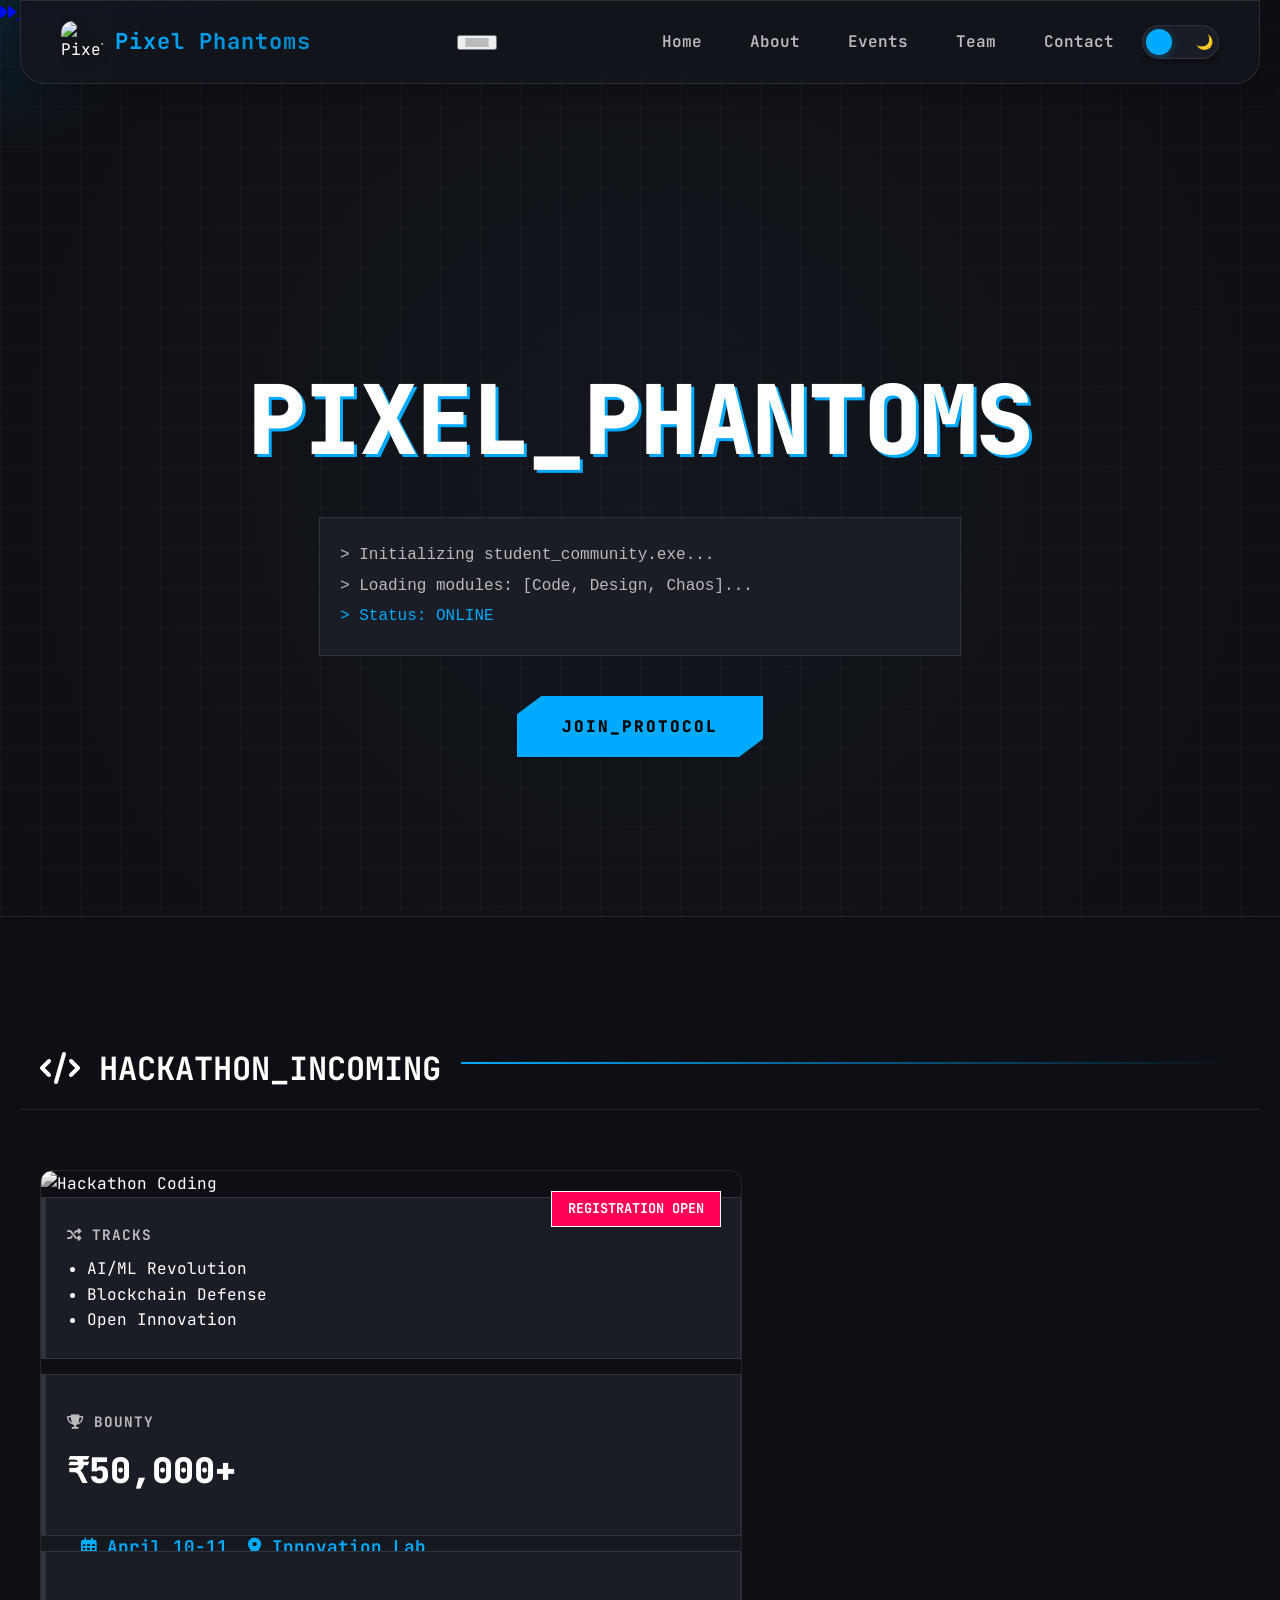
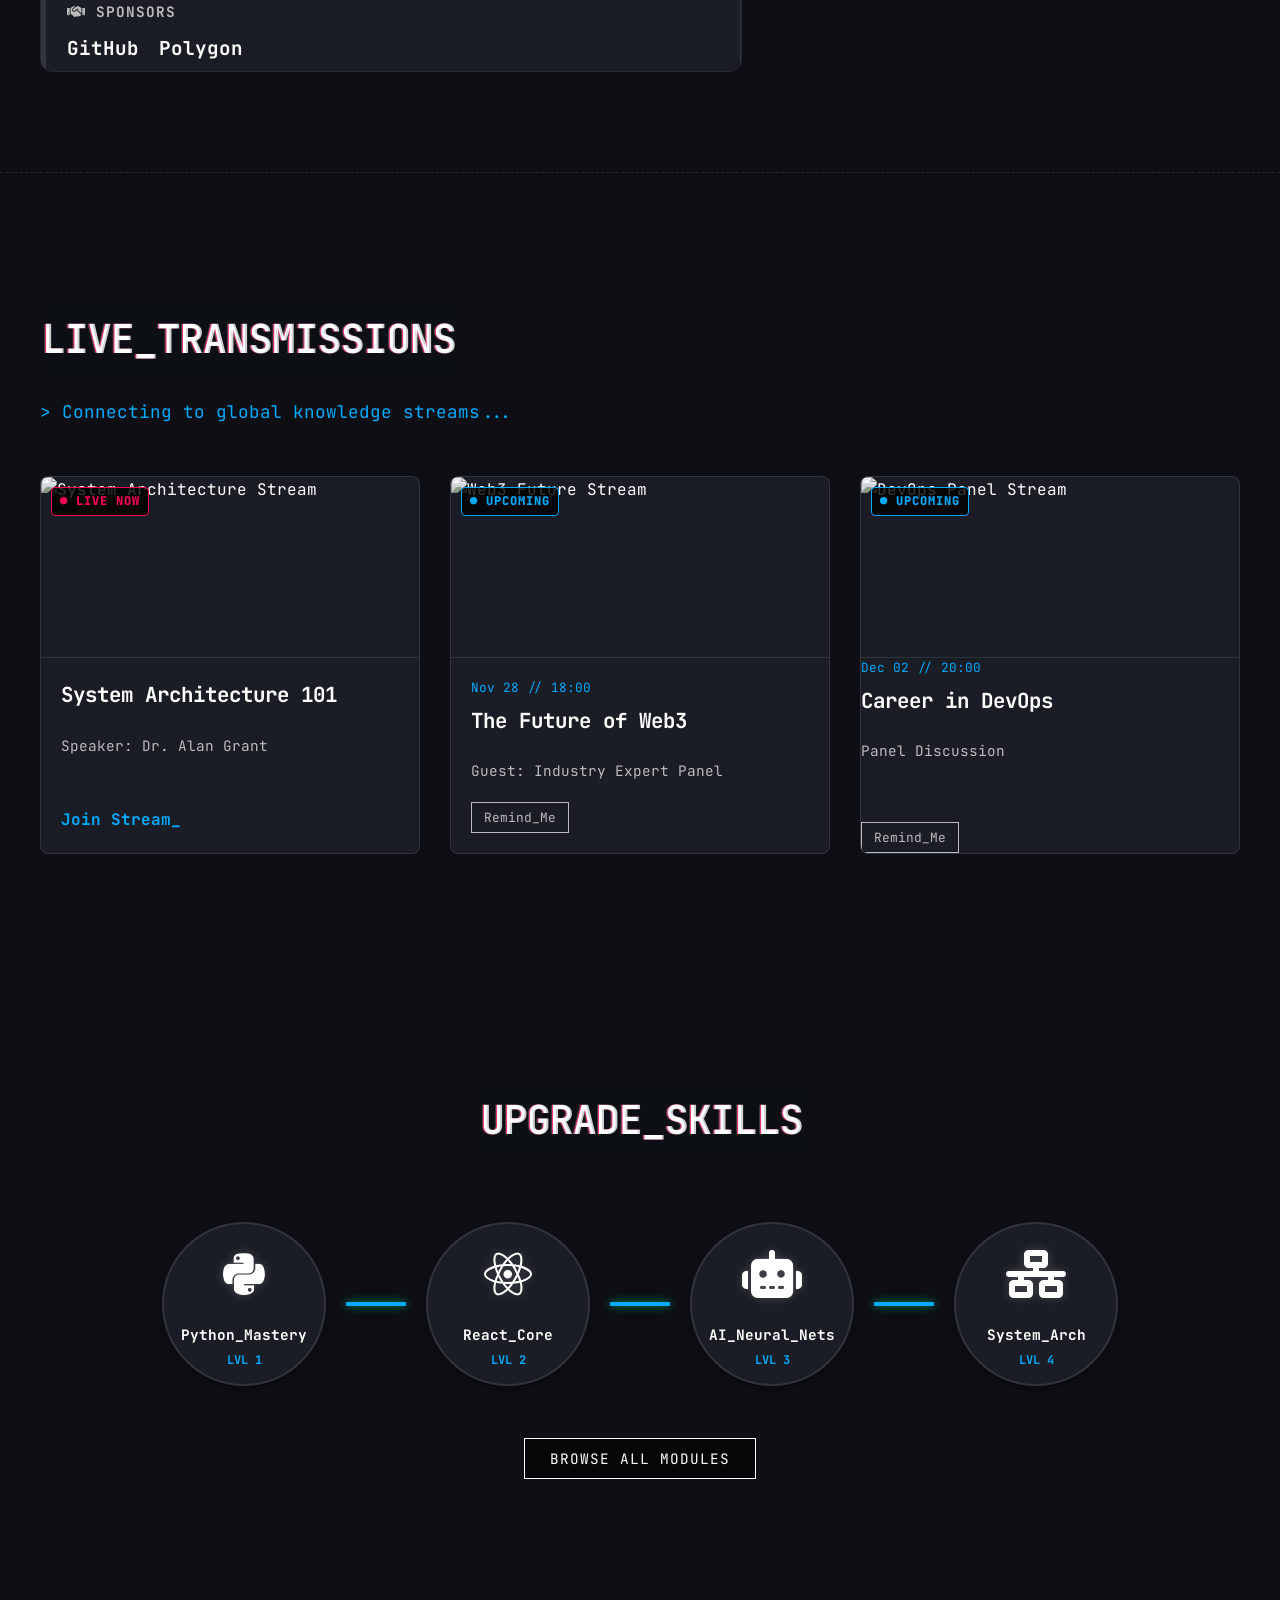
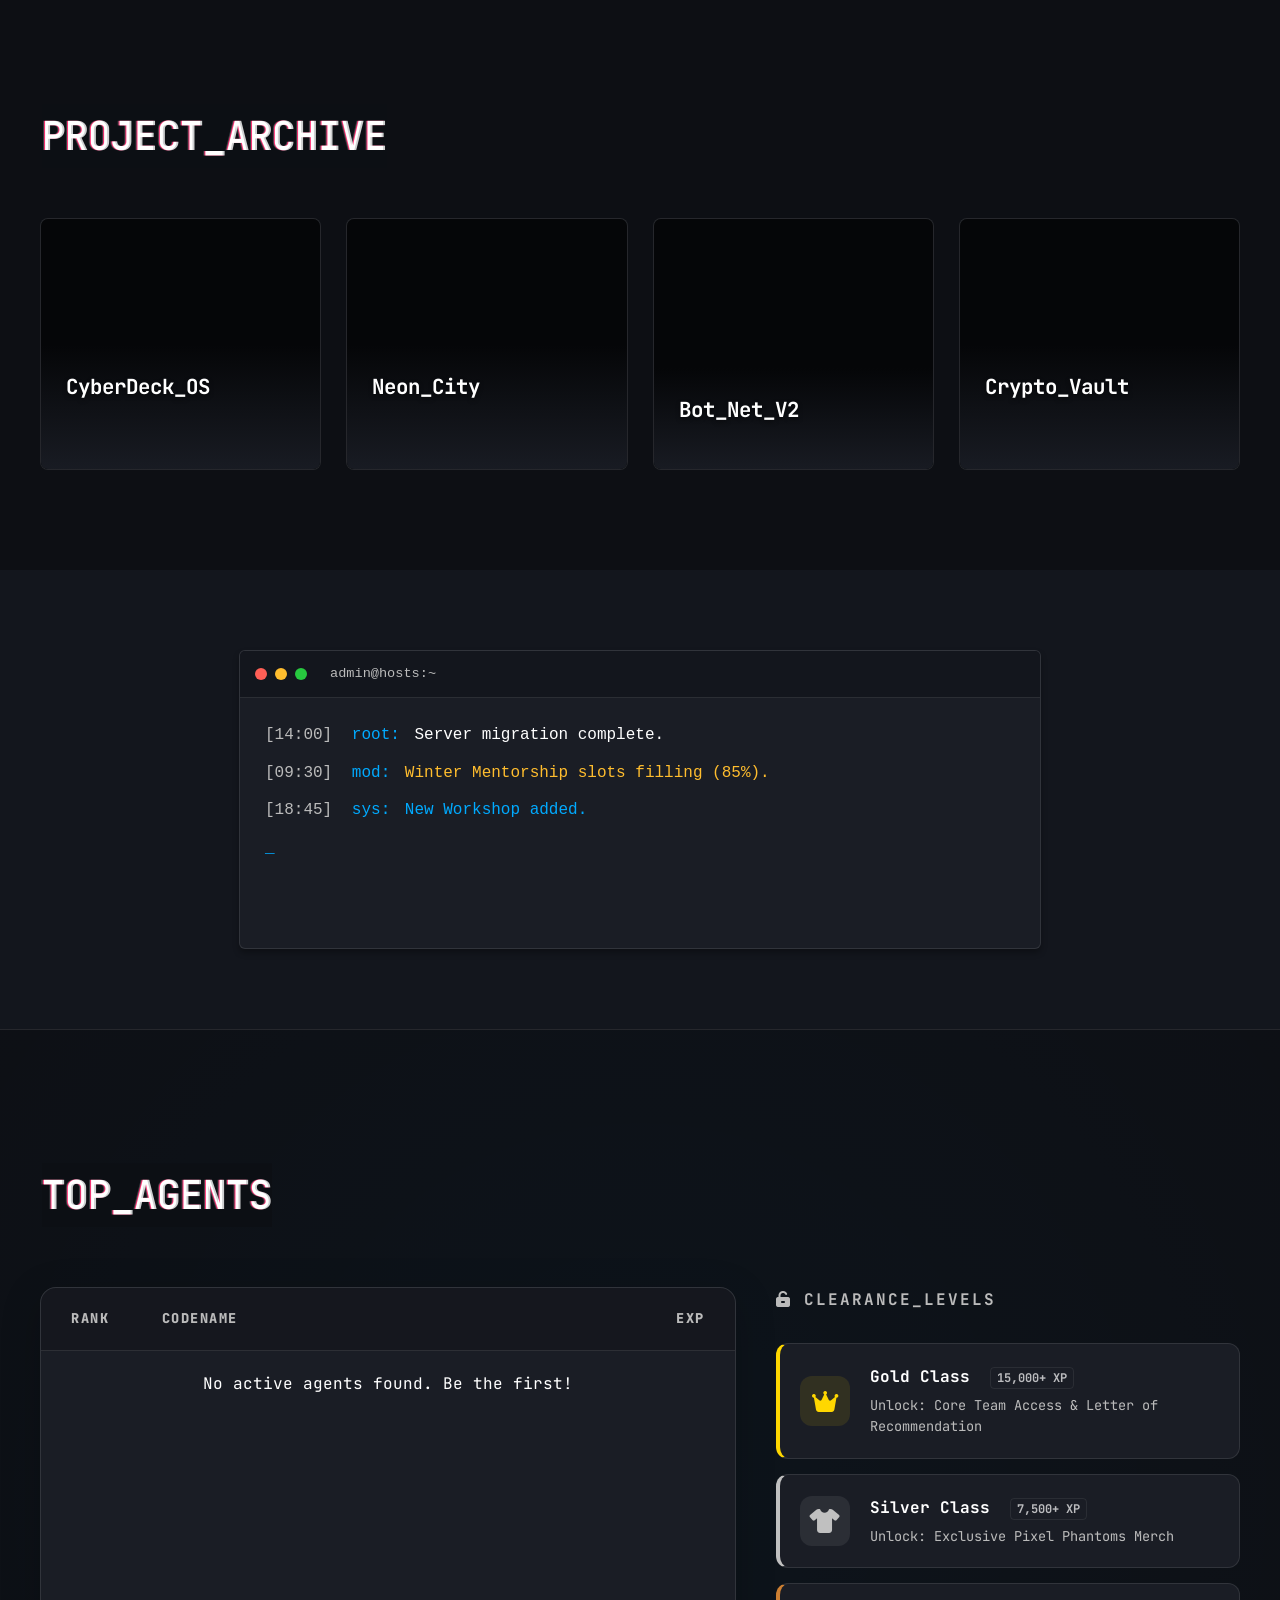
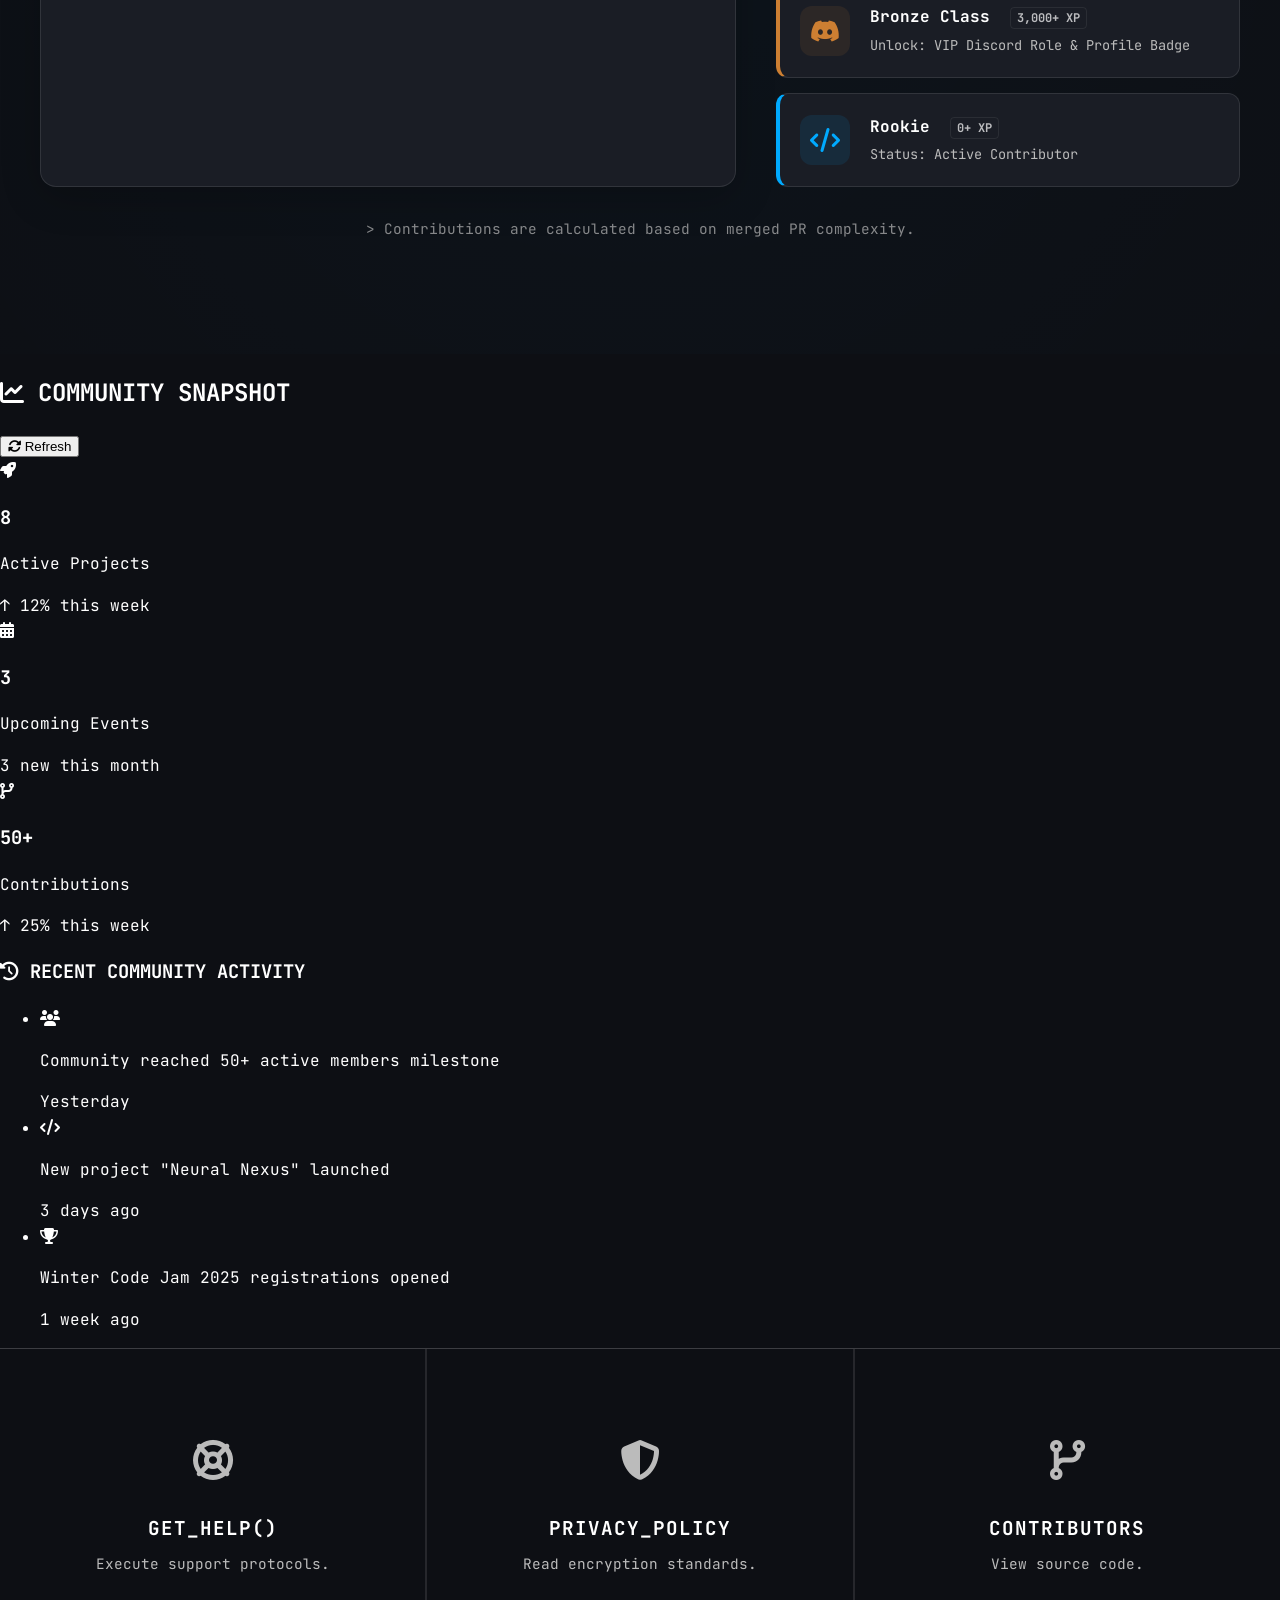
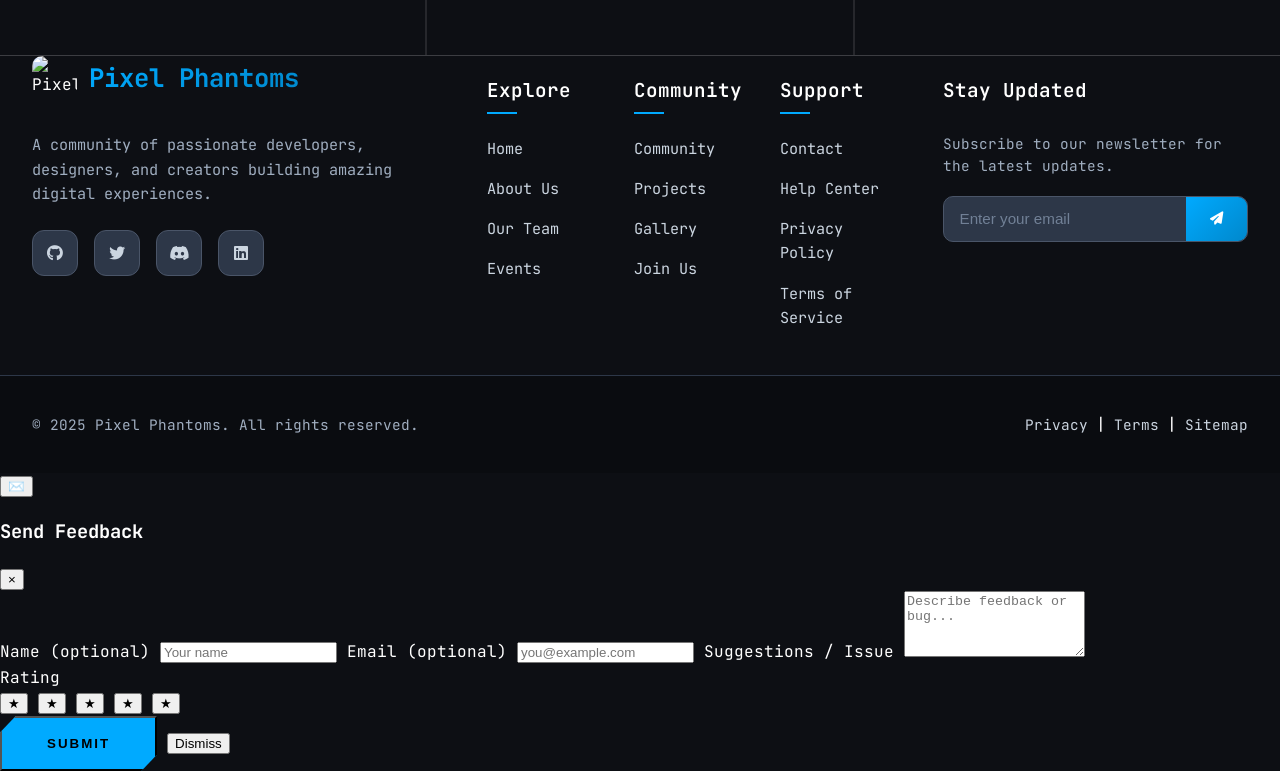
==== index.html @ 5db998ef "Merge branch 'main' into fix/footer_issue" ====
<!DOCTYPE html>
<html lang="en">
<head>
    <meta charset="UTF-8">
    <meta name="viewport" content="width=device-width, initial-scale=1.0">
    <title>Pixel Phantoms | The Future of Tech</title>
    <link rel="icon" href="assets/logo.png">

    
    <link rel="stylesheet" href="css/style.min.css">
    <link rel="stylesheet" href="css/home-gsap.min.css">
    <link rel="stylesheet" href="css/back-to-top.min.css">
    <link href="https://fonts.googleapis.com/css2?family=JetBrains+Mono:wght@400;700;800&display=swap" rel="stylesheet">
    <link rel="stylesheet" href="https://cdnjs.cloudflare.com/ajax/libs/font-awesome/6.4.0/css/all.min.css">
</head>
<body class="hacker-theme">

    <!-- SKIP TO CONTENT LINK (ACCESSIBILITY) -->
    <a href="#main-content" class="skip-to-content" id="skip-link">
        <i class="fas fa-forward" aria-hidden="true"></i> Skip to Main Content
    </a>

    <div id="cursor-highlight"></div>
    <div id="navbar-placeholder"></div>

    <main id="main-content" tabindex="-1">
        <section class="hero-section" id="hero">
            <div class="grid-overlay" aria-hidden="true"></div>
            <div class="hero-content">
                <h1 class="hero-glitch" data-text="PIXEL_PHANTOMS">
                    <span aria-hidden="true">PIXEL_PHANTOMS</span>
                    <span class="sr-only">Pixel Phantoms</span>
                </h1>
                <div class="terminal-box" role="status" aria-live="polite">
                    <p class="console-text">> Initializing student_community.exe...</p>
                    <p class="console-text">> Loading modules: [Code, Design, Chaos]...</p>
                    <p class="console-text success">> Status: ONLINE</p>
                </div>
                
                <div class="hero-cta-group">
                    <a href="pages/join-us.html" class="btn-cyber">
                        <span class="btn-content">JOIN_PROTOCOL</span>
                        <span class="btn-glitch" aria-hidden="true"></span>
                        <span class="sr-only">Join Pixel Phantoms Community</span>
                    </a>
                </div>
            </div>
        </section>

        <section class="hackathon-spotlight" aria-labelledby="hackathon-heading">
            <div class="section-header-terminal">
                <h2 id="hackathon-heading"><i class="fas fa-code" aria-hidden="true"></i> HACKATHON_INCOMING</h2>
                <div class="line-scanner" aria-hidden="true"></div>
            </div>
            <div class="hackathon-layout">
                <div class="hack-main-card" data-tilt>
                    <div class="hack-badge blink">REGISTRATION OPEN</div>
                    <img src="https://picsum.photos/seed/hackathon_hero/800/600" alt="Hackathon Coding" class="hack-bg-img" loading="lazy">
                    <div class="hack-overlay">
                        <h3>CODESTORM_2025</h3>
                        <p>The ultimate test of logic. Build the future in 24 hours.</p>
                        <div class="hack-meta">
                            <span><i class="far fa-calendar-alt" aria-hidden="true"></i> April 10-11</span>
                            <span><i class="fas fa-map-marker-alt" aria-hidden="true"></i> Innovation Lab</span>
                        </div>
                        <a href="events.html" class="btn-hollow">Details <span aria-hidden="true">&rarr;</span></a>
                    </div>
                </article>
                <div class="hack-details-grid">
                    <div class="detail-box track-box">
                        <h4><i class="fas fa-random" aria-hidden="true"></i> Tracks</h4>
                        <ul>
                            <li>AI/ML Revolution</li>
                            <li>Blockchain Defense</li>
                            <li>Open Innovation</li>
                        </ul>
                    </div>
                    <div class="detail-box prize-box">
                        <h4><i class="fas fa-trophy" aria-hidden="true"></i> Bounty</h4>
                        <p class="prize-pool">₹50,000+</p>
                    </div>
                    <div class="detail-box sponsors-box">
                        <h4><i class="fas fa-handshake" aria-hidden="true"></i> Sponsors</h4>
                        <div class="sponsor-logos">
                            <span>GitHub</span> <span>Polygon</span>
                        </div>
                    </div>
                </div>
            </div>
        </section>

        <section class="cyber-seminars" aria-labelledby="seminars-heading">
            <div class="container">
                <h2 class="section-header-glitch" data-text="LIVE_TRANSMISSIONS" id="seminars-heading">
                    <span aria-hidden="true">LIVE_TRANSMISSIONS</span>
                    <span class="sr-only">Live Transmissions</span>
                </h2>
                <p class="section-sub">> Connecting to global knowledge streams...</p>
                
                <div class="seminar-grid">
                    <div class="seminar-card reveal-card">
                        <div class="sem-status live">● LIVE NOW</div>
                        <img src="https://picsum.photos/seed/tech_talk/400/250" alt="System Architecture Stream" class="sem-img" loading="lazy">
                        <div class="sem-info">
                            <h3>System Architecture 101</h3>
                            <p>Speaker: Dr. Alan Grant</p>
                            <a href="#" class="link-terminal">Join Stream<span aria-hidden="true">_</span></a>
                        </div>
                    </div>
                    <div class="seminar-card reveal-card">
                        <div class="sem-status upcoming">● UPCOMING</div>
                        <img src="https://picsum.photos/seed/web3_future/400/250" alt="Web3 Future Stream" class="sem-img" loading="lazy">
                        <div class="sem-info">
                            <div class="sem-date">Nov 28 // 18:00</div>
                            <h3>The Future of Web3</h3>
                            <p>Guest: Industry Expert Panel</p>
                            <button class="btn-sm">Remind_Me</button>
                        </div>
                    </div>
                    <div class="seminar-card reveal-card">
                        <div class="sem-status upcoming">● UPCOMING</div>
                        <img src="https://picsum.photos/seed/devops_career/400/250" alt="DevOps Panel Stream" class="sem-img" loading="laz                        <div class="sem-info">
                            <div class="sem-date">Dec 02 // 20:00</div>
                            <h3>Career in DevOps</h3>
                            <p>Panel Discussion</p>
                            <button class="btn-sm">Remind_Me</button>
                        </div>
                    </article>
                </div>
            </div>
        </section>

        <section class="skill-tree-section" aria-labelledby="skills-heading">
            <div class="container">
                <h2 class="section-header-glitch" data-text="UPGRADE_SKILLS" id="skills-heading">
                    <span aria-hidden="true">UPGRADE_SKILLS</span>
                    <span class="sr-only">Upgrade Skills</span>
                </h2>
                
                <div class="skill-path-wrapper">
                    <div class="skill-node reveal-node">
                        <div class="node-icon"><i class="fab fa-python" aria-hidden="true"></i></div>
                        <h4>Python_Mastery</h4>
                        <span class="node-level">Lvl 1</span>
                    </div>
                    
                    <div class="connector reveal-node" aria-hidden="true"></div> 
                    
                    <div class="skill-node reveal-node">
                        <div class="node-icon"><i class="fab fa-react" aria-hidden="true"></i></div>
                        <h4>React_Core</h4>
                        <span class="node-level">Lvl 2</span>
                    </div>
                    
                    <div class="connector reveal-node" aria-hidden="true"></div> 
                    
                    <div class="skill-node reveal-node">
                        <div class="node-icon"><i class="fas fa-robot" aria-hidden="true"></i></div>
                        <h4>AI_Neural_Nets</h4>
                        <span class="node-level">Lvl 3</span>
                    </div>
                    
                    <div class="connector reveal-node" aria-hidden="true"></div> 
                    
                    <div class="skill-node reveal-node">
                        <div class="node-icon"><i class="fas fa-network-wired" aria-hidden="true"></i></div>
                        <h4>System_Arch</h4>
                        <span class="node-level">Lvl 4</span>
                    </div>
                </div>
                
                <div class="center-btn">
                    <a href="events.html" class="btn-hollow">Browse All Modules</a>
                </div>
            </div>
        </section>

        <section class="project-mainframe" aria-labelledby="projects-heading">
            <div class="container">
                <h2 class="section-header-glitch" data-text="PROJECT_ARCHIVE" id="projects-heading">
                    <span aria-hidden="true">PROJECT_ARCHIVE</span>
                    <span class="sr-only">Project Archive</span>
                </h2>
                <div class="project-matrix">
                    <article class="proj-card" style="background-image: url('https://picsum.photos/seed/p1/400/300');">
                        <div class="proj-content">
                            <h3>CyberDeck_OS</h3>
                            <p>A custom Linux distro for hackers.</p>
                        </div>
                    </article>
                    <article class="proj-card" style="background-image: url('https://picsum.photos/seed/p2/400/300');">
                        <div class="proj-content">
                            <h3>Neon_City</h3>
                            <p>WebGL interactive experience.</p>
                        </div>
                    </article>
                    <article class="proj-card" style="background-image: url('https://picsum.photos/seed/p3/400/300');">
                        <div class="proj-content">
                            <h3>Bot_Net_V2</h3>
                            <p>Discord automation bot.</p>
                        </div>
                    </article>
                    <article class="proj-card" style="background-image: url('https://picsum.photos/seed/p4/400/300');">
                        <div class="proj-content">
                            <h3>Crypto_Vault</h3>
                            <p>Secure decentralized storage.</p>
                        </div>
                    </article>
                </div>
            </div>
        </section>

        <section class="terminal-updates" aria-label="Community Updates">
            <div class="terminal-window">
                <div class="terminal-header">
                    <span class="dot red" aria-hidden="true"></span>
                    <span class="dot yellow" aria-hidden="true"></span>
                    <span class="dot green" aria-hidden="true"></span>
                    <span class="title">admin@hosts:~</span>
                </div>
                <div class="terminal-body">
                    <div class="log-entry"><span class="timestamp">[14:00]</span> <span class="user">root:</span> <span class="msg">Server migration complete.</span></div>
                    <div class="log-entry"><span class="timestamp">[09:30]</span> <span class="user">mod:</span> <span class="msg warning">Winter Mentorship slots filling (85%).</span></div>
                    <div class="log-entry"><span class="timestamp">[18:45]</span> <span class="user">sys:</span> <span class="msg highlight">New Workshop added.</span></div>
                    <div class="typing-indicator" aria-hidden="true">_</div>
                </div>
            </div>
        </section>

        <section class="leaderboard-preview" aria-labelledby="leaderboard-heading">
            <div class="container">
                <h2 class="section-header-glitch" data-text="TOP_AGENTS" id="leaderboard-heading">
                    <span aria-hidden="true">TOP_AGENTS</span>
                    <span class="sr-only">Top Contributors Leaderboard</span>
                </h2>
        
                <div class="lb-layout">
                    <div class="lb-main">
                        <div class="lb-header">
                            <span>RANK</span>
                            <span>CODENAME</span>
                            <span class="text-right">EXP</span>
                        </div>
                        <div class="lb-rows-container" id="lb-rows">
                            <div class="lb-loader">Scanning database...</div>
                        </div>
                    </div>

                    <aside class="league-system" aria-label="Clearance Levels">
                        <h3 class="sys-header"><i class="fas fa-unlock-alt" aria-hidden="true"></i> CLEARANCE_LEVELS</h3>
                        
                        <div class="league-card gold">
                            <div class="league-icon"><i class="fas fa-crown" aria-hidden="true"></i></div>
                            <div class="league-info">
                                <h4>Gold Class <span class="xp-req">15,000+ XP</span></h4>
                                <p>Unlock: Core Team Access & Letter of Recommendation</p>
                            </div>
                        </div>

                        <div class="league-card silver">
                            <div class="league-icon"><i class="fas fa-tshirt" aria-hidden="true"></i></div>
                            <div class="league-info">
                                <h4>Silver Class <span class="xp-req">7,500+ XP</span></h4>
                                <p>Unlock: Exclusive Pixel Phantoms Merch</p>
                            </div>
                        </div>

                        <div class="league-card bronze">
                            <div class="league-icon"><i class="fab fa-discord" aria-hidden="true"></i></div>
                            <div class="league-info">
                                <h4>Bronze Class <span class="xp-req">3,000+ XP</span></h4>
                                <p>Unlock: VIP Discord Role & Profile Badge</p>
                            </div>
                        </div>
                        
                        <div class="league-card rookie">
                            <div class="league-icon"><i class="fas fa-code" aria-hidden="true"></i></div>
                            <div class="league-info">
                                <h4>Rookie <span class="xp-req">0+ XP</span></h4>
                                <p>Status: Active Contributor</p>
                            </div>
                        </div>
                    </aside>
                </div>

                <p class="lb-footer">> Contributions are calculated based on merged PR complexity.</p>
            </div>
        </section>

         <!-- QUICK STATS WIDGET FOR HOME PAGE -->
        <section class="quick-stats-widget" id="home-quick-stats">
            <div class="widget-header">
                <h2 class="widget-title">
                    <i class="fas fa-chart-line"></i> COMMUNITY SNAPSHOT
                </h2>
                <button class="widget-refresh" onclick="refreshHomeStats()">
                    <i class="fas fa-sync-alt"></i> Refresh
                </button>
            </div>
            
            <div class="stats-grid">
                <div class="stat-card" onclick="window.location.href='pages/projects.html'">
                    <div class="stat-icon">
                        <i class="fas fa-rocket"></i>
                    </div>
                    <h3 class="stat-value" id="home-active-projects">8</h3>
                    <p class="stat-label">Active Projects</p>
                    <div class="stat-trend">
                        <span class="trend-up">↑ 12% this week</span>
                    </div>
                </div>
                
                <div class="stat-card" onclick="window.location.href='pages/events.html'">
                    <div class="stat-icon">
                        <i class="fas fa-calendar-alt"></i>
                    </div>
                    <h3 class="stat-value" id="home-upcoming-events">3</h3>
                    <p class="stat-label">Upcoming Events</p>
                    <div class="stat-trend">
                        <span class="trend-neutral">3 new this month</span>
                    </div>
                </div>
                
                <div class="stat-card" onclick="window.open('https://github.com/sayeeg-11/Pixel_Phantoms', '_blank')">
                    <div class="stat-icon">
                        <i class="fas fa-code-branch"></i>
                    </div>
                    <h3 class="stat-value" id="home-recent-contributions">50+</h3>
                    <p class="stat-label">Contributions</p>
                    <div class="stat-trend">
                        <span class="trend-up">↑ 25% this week</span>
                    </div>
                </div>
            </div>
            
            <div class="recent-activity">
                <h3 class="activity-title">
                    <i class="fas fa-history"></i> RECENT COMMUNITY ACTIVITY
                </h3>
                <ul class="activity-list" id="home-recent-activity">
                    <li class="activity-item">
                        <div class="activity-icon">
                            <i class="fas fa-users"></i>
                        </div>
                        <div class="activity-content">
                            <p>Community reached 50+ active members milestone</p>
                            <span class="activity-time">Yesterday</span>
                        </div>
                    </li>
                    <li class="activity-item">
                        <div class="activity-icon">
                            <i class="fas fa-code"></i>
                        </div>
                        <div class="activity-content">
                            <p>New project "Neural Nexus" launched</p>
                            <span class="activity-time">3 days ago</span>
                        </div>
                    </li>
                    <li class="activity-item">
                        <div class="activity-icon">
                            <i class="fas fa-trophy"></i>
                        </div>
                        <div class="activity-content">
                            <p>Winter Code Jam 2025 registrations opened</p>
                            <span class="activity-time">1 week ago</span>
                        </div>
                    </li>
                </ul>
            </div>
        </section>

        <nav class="functional-grid" aria-label="Quick Links">
            <a href="pages/help.html" class="func-card">
                <div class="func-icon"><i class="fas fa-life-ring" aria-hidden="true"></i></div>
                <div class="func-text"><h3>GET_HELP()</h3><p>Execute support protocols.</p></div>
            </a>
            <a href="pages/terms.html" class="func-card">
                <div class="func-icon"><i class="fas fa-shield-alt" aria-hidden="true"></i></div>
                <div class="func-text"><h3>PRIVACY_POLICY</h3><p>Read encryption standards.</p></div>
            </a>
            <a href="pages/contributors.html" class="func-card">
                <div class="func-icon"><i class="fas fa-code-branch" aria-hidden="true"></i></div>
                <div class="func-text"><h3>CONTRIBUTORS</h3><p>View source code.</p></div>
            </a>
        </nav>
    </main>

    <div id="footer-placeholder" style="position: relative; z-index: 2;"></div>

    <script src="https://cdnjs.cloudflare.com/ajax/libs/gsap/3.12.2/gsap.min.js"></script>
    <script src="https://cdnjs.cloudflare.com/ajax/libs/gsap/3.12.2/ScrollTrigger.min.js"></script>
    
    <script src="js/navbar.min.js"></script>
    <script src="js/footer.min.js"></script>
    <script>
        // Render these immediately so the theme.js can find the toggle switch
        renderNavbar();
        renderFooter();
        
        // Focus management for skip link
        document.addEventListener('DOMContentLoaded', function() {
            const skipLink = document.getElementById('skip-link');
            const mainContent = document.getElementById('main-content');
            
            skipLink.addEventListener('click', function(e) {
                e.preventDefault();
                mainContent.setAttribute('tabindex', '-1');
                mainContent.focus();
            });
        });
    </script>

    <script src="js/theme.min.js"></script>
    <script src="js/back-to-top.min.js"></script>
    <script src="js/home-gsap.min.js"></script>
    <script src="js/home-leaderboard.min.js"></script>

<!-- FEEDBACK WIDGET -->
<div id="feedback-widget" aria-hidden="false">
  <button id="feedback-toggle" aria-label="Open feedback form" aria-expanded="false" title="Send feedback">
    <span class="ff-icon" aria-hidden="true">✉️</span>
  </button>

  <div id="feedback-panel" role="dialog" aria-modal="true" aria-labelledby="feedback-title" tabindex="-1">
    <header class="ff-header">
      <h3 id="feedback-title">Send Feedback</h3>
      <button class="ff-close" aria-label="Close feedback form">&times;</button>
    </header>

    <form id="feedback-form" novalidate>
      <label for="fb-name">Name (optional)</label>
      <input id="fb-name" name="name" type="text" placeholder="Your name">

      <label for="fb-email">Email (optional)</label>
      <input id="fb-email" name="email" type="email" placeholder="you@example.com">

      <label for="fb-message">Suggestions / Issue</label>
      <textarea id="fb-message" name="message" rows="4" required placeholder="Describe feedback or bug..."></textarea>

      <div class="ff-rating" aria-hidden="false">
        <span class="rating-label">Rating</span>
        <div id="star-rating" role="radiogroup" aria-label="Star rating (1 to 5)">
          <button type="button" class="star" data-value="1" aria-label="1 star" role="radio" aria-checked="false">★</button>
          <button type="button" class="star" data-value="2" aria-label="2 stars" role="radio" aria-checked="false">★</button>
          <button type="button" class="star" data-value="3" aria-label="3 stars" role="radio" aria-checked="false">★</button>
          <button type="button" class="star" data-value="4" aria-label="4 stars" role="radio" aria-checked="false">★</button>
          <button type="button" class="star" data-value="5" aria-label="5 stars" role="radio" aria-checked="false">★</button>
        </div>
      </div>

      <div class="ff-actions">
        <button type="submit" class="btn-cyber small">Submit</button>
        <button type="button" id="ff-dismiss" class="btn-link">Dismiss</button>
      </div>

      <div id="ff-status" role="status" aria-live="polite" class="ff-status" hidden></div>
    </form>
  </div>
</div>

<script src="js/feedback.js"></script>

</body>
</html>
---- css/style.min.css ----
:root{--bg-primary:#f5f7fa;--bg-secondary:#ffffff;--bg-navbar:rgba(255, 255, 255, 0.95);--bg-navbar-scrolled:rgba(255, 255, 255, 0.98);--text-primary:#333333;--text-secondary:#666666;--accent-color:#00aaff;--border-color:rgba(0, 0, 0, 0.1);--card-bg:#ffffff;--input-bg:#ffffff;--shadow:0 4px 6px rgba(0, 0, 0, 0.1);--nav-shadow:0 8px 25px rgba(0, 0, 0, 0.08);--footer-bg:#1a1a2e;--footer-bg-secondary:#16213e;--footer-text:#e6e6e6;--footer-text-secondary:#a0aec0;--footer-heading:#ffffff;--footer-link:#cbd5e0;--footer-link-hover:#ffffff;--footer-border:#2d3748;--social-bg:#2d3748;--social-bg-hover:#4a5568;--social-icon:#cbd5e0;--social-icon-hover:#ffffff;--social-border:#4a5568;--input-bg:#2d3748;--input-border:#4a5568;--input-text:#e2e8f0;--input-placeholder:#718096;--accent-primary:#667eea;--accent-secondary:#764ba2}[data-theme=dark]{--bg-primary:#0d0f14;--bg-secondary:#13161d;--bg-navbar:rgba(19, 22, 29, 0.95);--bg-navbar-scrolled:rgba(19, 22, 29, 0.98);--text-primary:#ffffff;--text-secondary:#bbbbbb;--accent-color:#00aaff;--border-color:rgba(255, 255, 255, 0.1);--card-bg:#1a1d25;--input-bg:#1a1d25;--shadow:0 4px 6px rgba(0, 0, 0, 0.3);--nav-shadow:0 8px 25px rgba(0, 0, 0, 0.2);--footer-bg:#0f1419;--footer-bg-secondary:#1a202c;--footer-text:#e2e8f0;--footer-text-secondary:#a0aec0;--footer-heading:#ffffff;--footer-link:#cbd5e0;--footer-link-hover:#ffffff;--footer-border:#2d3748;--social-bg:#2d3748;--social-bg-hover:#4a5568;--social-icon:#cbd5e0;--social-icon-hover:#ffffff;--social-border:#4a5568;--input-bg:#2d3748;--input-border:#4a5568;--input-text:#e2e8f0;--input-placeholder:#718096;--accent-primary:#00aaff;--accent-secondary:#0088cc}body{margin:0;padding:0;font-family:'Segoe UI',Tahoma,Geneva,Verdana,sans-serif;background:var(--bg-primary);color:var(--text-primary);transition:background-color .3s ease,color .3s ease;display:flex;flex-direction:column;min-height:100vh;line-height:1.6}.main-content{flex:1}.navbar{display:flex;justify-content:space-between;align-items:center;background:var(--bg-navbar);padding:15px 40px;position:fixed;top:0;left:0;right:0;z-index:1000;transition:all .4s cubic-bezier(.4, 0, .2, 1);backdrop-filter:blur(15px);-webkit-backdrop-filter:blur(15px);border-bottom-left-radius:25px;border-bottom-right-radius:25px;box-shadow:var(--nav-shadow);border:1px solid var(--border-color);margin:0 20px;width:calc(100% - 40px);box-sizing:border-box;transform:translateY(0)}.navbar.scrolled{background:var(--bg-navbar-scrolled);padding:12px 40px;border-bottom-left-radius:20px;border-bottom-right-radius:20px;box-shadow:0 10px 30px rgba(0,0,0,.15);transform:translateY(0)}.logo{display:flex;align-items:center;gap:12px;position:relative;overflow:hidden;padding:5px 0}.logo::before{content:'';position:absolute;bottom:0;left:0;width:0;height:2px;background:linear-gradient(90deg,var(--accent-color),#08c);transition:width .4s ease}.logo:hover::before{width:100%}.logo img{width:42px;height:42px;border-radius:12px;transition:all .4s cubic-bezier(.4, 0, .2, 1);filter:drop-shadow(0 4px 8px rgba(0, 0, 0, .1))}.logo:hover img{transform:scale(1.1) rotate(5deg);filter:drop-shadow(0 6px 12px rgba(0, 170, 255, .3))}.logo span{font-size:22px;font-weight:700;letter-spacing:1px;background:linear-gradient(135deg,var(--accent-color),#08c);-webkit-background-clip:text;-webkit-text-fill-color:transparent;background-clip:text;transition:all .3s ease}.logo:hover span{letter-spacing:1.2px}.nav-links{display:flex;list-style:none;gap:8px;align-items:center;margin:0;padding:0;position:relative}.nav-links li{position:relative}.nav-links a{color:var(--text-secondary);text-decoration:none;font-size:16px;font-weight:600;transition:all .4s cubic-bezier(.4, 0, .2, 1);padding:12px 20px;border-radius:50px;position:relative;overflow:hidden;display:flex;align-items:center;gap:8px}.nav-links a::before{content:'';position:absolute;top:0;left:-100%;width:100%;height:100%;background:linear-gradient(90deg,transparent,rgba(0,170,255,.1),transparent);transition:left .6s ease}.nav-links a:hover::before{left:100%}.nav-links .active,.nav-links a:hover{color:var(--accent-color);background:rgba(0,170,255,.08);transform:translateY(-2px);box-shadow:0 6px 15px rgba(0,170,255,.2)}.nav-links .active{background:linear-gradient(135deg,rgba(0,170,255,.15),rgba(0,136,204,.1));border:1px solid rgba(0,170,255,.2)}.nav-icon{font-size:18px;transition:transform .3s ease}.nav-links a:hover .nav-icon{transform:scale(1.2) rotate(10deg)}.hamburger .bar{display:block;width:24px;height:3px;background:var(--text-secondary);border-radius:2px;transition:transform .28s cubic-bezier(.4,0,.2,1),opacity .2s ease;transform-origin:center}.hamburger.open .bar:first-child{transform:translateY(9px) rotate(45deg)}.hamburger.open .bar:nth-child(2){opacity:0;transform:scaleX(0)}.hamburger.open .bar:nth-child(3){transform:translateY(-9px) rotate(-45deg)}@media (max-width:768px){.navbar{padding:12px 18px}.hamburger{display:flex}.nav-links{position:fixed;top:72px;left:16px;right:16px;background:var(--bg-navbar);flex-direction:column;gap:12px;padding:14px;border-radius:12px;box-shadow:0 12px 30px rgba(0,0,0,.25);transform-origin:top center;transform:translateY(-8px) scaleY(.98);opacity:0;pointer-events:none;transition:all .22s ease;z-index:999}.nav-links.open{transform:translateY(0) scaleY(1);opacity:1;pointer-events:auto}.nav-links li{width:100%}.nav-links a{display:block;padding:12px 16px;font-size:18px;border-radius:8px}.theme-toggle{justify-content:flex-start}}======= .theme-toggle{display:flex;align-items:center;margin-left:15px}.theme-switch{display:none}.theme-label{position:relative;display:flex;align-items:center;justify-content:space-between;width:65px;height:32px;background:var(--card-bg);border-radius:50px;cursor:pointer;border:1px solid var(--border-color);transition:all .4s cubic-bezier(.4, 0, .2, 1);box-shadow:var(--shadow);padding:0 5px;overflow:hidden}.theme-label::before{content:'';position:absolute;top:0;left:0;width:100%;height:100%;background:linear-gradient(135deg,var(--accent-color),#08c);opacity:0;transition:opacity .3s ease}.theme-label:hover::before{opacity:.1}.toggle-thumb{position:absolute;width:26px;height:26px;background:var(--accent-color);border-radius:50%;left:3px;transition:transform .4s cubic-bezier(.68, -.55, .27, 1.55);z-index:2;box-shadow:0 2px 8px rgba(0,170,255,.3)}.moon-icon,.sun-icon{position:relative;font-size:14px;transition:all .4s ease;z-index:1}.sun-icon{color:orange;opacity:0;transform:scale(.8)}.moon-icon{color:#e2e8f0;opacity:1;transform:scale(1)}.theme-switch:checked+.theme-label .toggle-thumb{transform:translateX(33px)}.theme-switch:checked+.theme-label .sun-icon{opacity:1;transform:scale(1) rotate(360deg)}.theme-switch:checked+.theme-label .moon-icon{opacity:0;transform:scale(.8) rotate(-360deg)}.hero{text-align:center;padding:180px 20px 120px;background:var(--bg-primary);margin-top:0}.hero h1{font-size:3.5rem;margin-bottom:1rem;font-weight:700;background:linear-gradient(135deg,var(--accent-color),#08c);-webkit-background-clip:text;-webkit-text-fill-color:transparent;background-clip:text}.hero p{font-size:1.4rem;color:var(--text-secondary);margin:0}.content{max-width:1200px;margin:60px auto;padding:0 20px}.content h2{font-size:2.5rem;margin-bottom:2rem;text-align:center;color:var(--text-primary);position:relative}.content h2::after{content:'';position:absolute;bottom:-10px;left:50%;transform:translateX(-50%);width:80px;height:3px;background:var(--accent-color);border-radius:2px}.content p{font-size:1.1rem;line-height:1.8;color:var(--text-secondary);margin-bottom:1.5rem;text-align:center}.contact-box{background:var(--card-bg);padding:30px 40px;border-radius:12px;box-shadow:var(--shadow);max-width:800px;margin:0 auto;border:1px solid var(--border-color);height:auto;min-height:400px}.contact-box form{display:flex;flex-direction:column;gap:16px;height:100%}.contact-box label{font-weight:600;color:var(--text-primary);margin-bottom:5px;font-size:1rem}.contact-box input,.contact-box textarea{padding:12px 16px;border:2px solid var(--border-color);border-radius:8px;background:var(--input-bg);color:var(--text-primary);transition:all .3s ease;font-size:1rem;font-family:inherit;width:100%;box-sizing:border-box}.contact-box input:focus,.contact-box textarea:focus{outline:0;border-color:var(--accent-color);box-shadow:0 0 0 3px rgba(0,170,255,.1);transform:translateY(-2px)}.contact-box textarea{min-height:100px;resize:vertical}.contact-box button{padding:14px 32px;background:var(--accent-color);color:#fff;border:none;font-size:1.1rem;font-weight:600;border-radius:8px;cursor:pointer;transition:all .3s ease;margin-top:10px;width:100%}.contact-box button:hover{background:#08c;transform:translateY(-2px);box-shadow:0 6px 20px rgba(0,170,255,.3)}.committee-grid{display:grid;grid-template-columns:repeat(5,1fr);grid-template-rows:repeat(3,auto);gap:20px;margin-top:40px}.member-card{background:var(--card-bg);padding:25px 20px;border-radius:12px;text-align:center;border:1px solid var(--border-color);transition:all .3s ease;box-shadow:var(--shadow);position:relative;overflow:hidden;min-height:120px;display:flex;flex-direction:column;justify-content:center;align-items:center}.member-card::before{content:'';position:absolute;top:0;left:0;right:0;height:4px;background:linear-gradient(135deg,var(--accent-color),#08c)}.member-card:hover{transform:translateY(-8px);border-color:var(--accent-color);box-shadow:0 12px 30px rgba(0,0,0,.15)}.member-card h3{margin:0 0 8px 0;color:var(--text-primary);font-size:1.1rem;font-weight:600;line-height:1.3}.member-card p{color:var(--accent-color);font-size:.9rem;font-weight:500;margin:0;opacity:.9}.site-footer{background:linear-gradient(135deg,var(--footer-bg) 0,var(--footer-bg-secondary) 100%);color:var(--footer-text);padding:4rem 0 0;margin-top:auto;border-top:1px solid var(--footer-border);width:100%;box-sizing:border-box;position:relative;overflow:hidden}.site-footer::before{content:'';position:absolute;top:0;left:0;right:0;height:2px;background:linear-gradient(90deg,var(--accent-primary),var(--accent-secondary));animation:shimmer 3s ease-in-out infinite}.footer-container{max-width:100%;margin:0;padding:0;width:100%;box-sizing:border-box}.footer-content{display:grid;grid-template-columns:2fr 2fr 1.5fr;gap:3rem;margin-bottom:2rem;max-width:100%;margin-left:0;margin-right:0;padding:0 2rem;animation:slideUpFade .8s ease-out;box-sizing:border-box}.footer-brand{display:flex;flex-direction:column;gap:1.5rem;animation:slideInLeft .8s ease-out .2s both}.footer-logo{display:flex;align-items:center;gap:.75rem;margin-bottom:.5rem}.footer-logo img{width:45px;height:45px;border-radius:10px;animation:float 3s ease-in-out infinite;transition:transform .3s ease}.footer-logo:hover img{transform:scale(1.1) rotate(5deg)}.brand-name{font-size:1.6rem;font-weight:700;background:linear-gradient(135deg,var(--accent-primary) 0,var(--accent-secondary) 100%);-webkit-background-clip:text;-webkit-text-fill-color:transparent;background-clip:text;animation:colorShift 4s ease-in-out infinite}.footer-description{line-height:1.6;color:var(--footer-text-secondary);margin:0;font-size:.95rem}.social-links{display:flex;gap:1rem}.social-link{display:flex;align-items:center;justify-content:center;width:44px;height:44px;background:var(--social-bg);border-radius:12px;color:var(--social-icon);text-decoration:none;transition:all .4s cubic-bezier(.4, 0, .2, 1);border:1px solid var(--social-border);position:relative;overflow:hidden}.social-link::before{content:'';position:absolute;top:0;left:-100%;width:100%;height:100%;background:linear-gradient(90deg,transparent,rgba(255,255,255,.2),transparent);transition:left .5s}.social-link:hover::before{left:100%}.social-link:hover{background:var(--social-bg-hover);color:var(--social-icon-hover);transform:translateY(-3px) scale(1.1);box-shadow:0 8px 20px rgba(0,0,0,.3)}.footer-links{display:grid;grid-template-columns:repeat(3,1fr);gap:2rem;animation:slideUpFade .8s ease-out .4s both}.link-group-title{font-size:1.2rem;font-weight:600;margin-bottom:1.2rem;color:var(--footer-heading);position:relative;padding-bottom:.5rem}.link-group-title::after{content:'';position:absolute;bottom:0;left:0;width:30px;height:2px;background:var(--accent-primary);transition:width .3s ease}.link-group:hover .link-group-title::after{width:50px}.link-list{list-style:none;padding:0;margin:0}.link-list li{margin-bottom:.6rem;transform:translateX(0);transition:transform .3s ease}.link-list li:hover{transform:translateX(5px)}.link-list a{color:var(--footer-link);text-decoration:none;transition:all .3s ease;font-size:.95rem;display:block;padding:.2rem 0;position:relative}.link-list a::before{content:'';position:absolute;bottom:0;left:0;width:0;height:1px;background:var(--accent-primary);transition:width .3s ease}.link-list a:hover{color:var(--footer-link-hover);padding-left:.5rem}.link-list a:hover::before{width:100%}.footer-newsletter{display:flex;flex-direction:column;gap:1.2rem;animation:slideInRight .8s ease-out .6s both}.newsletter-title{font-size:1.2rem;font-weight:600;margin-bottom:.5rem;color:var(--footer-heading)}.newsletter-description{font-size:.9rem;color:var(--footer-text-secondary);line-height:1.5;margin:0}.newsletter-form{display:flex;flex-direction:column;gap:.75rem}.input-group{display:flex;background:var(--input-bg);border-radius:10px;overflow:hidden;border:1px solid var(--input-border);transition:all .3s ease;position:relative}.input-group:focus-within{border-color:var(--accent-primary);box-shadow:0 0 0 3px rgba(102,126,234,.1);transform:translateY(-2px)}.newsletter-input{flex:1;padding:.85rem 1rem;background:0 0;border:none;color:var(--input-text);font-size:.95rem;outline:0;transition:all .3s ease}.newsletter-input::placeholder{color:var(--input-placeholder);transition:color .3s ease}.newsletter-input:focus::placeholder{color:transparent}.newsletter-btn{padding:.85rem 1.5rem;background:linear-gradient(135deg,var(--accent-primary) 0,var(--accent-secondary) 100%);border:none;color:#fff;cursor:pointer;transition:all .4s cubic-bezier(.4, 0, .2, 1);display:flex;align-items:center;justify-content:center;font-weight:600;position:relative;overflow:hidden}.newsletter-btn::before{content:'';position:absolute;top:0;left:-100%;width:100%;height:100%;background:linear-gradient(90deg,transparent,rgba(255,255,255,.3),transparent);transition:left .5s}.newsletter-btn:hover::before{left:100%}.newsletter-btn:hover{transform:translateX(3px);box-shadow:0 6px 20px rgba(102,126,234,.4)}.newsletter-note{font-size:.75rem;color:var(--footer-text-secondary);margin:0;line-height:1.4}.footer-bottom{border-top:1px solid var(--footer-border);padding:2rem 0;width:100%;background:rgba(0,0,0,.2);animation:fadeIn .8s ease-out .8s both;box-sizing:border-box}.footer-bottom-content{display:flex;justify-content:space-between;align-items:center;flex-wrap:wrap;gap:1rem;max-width:100%;margin-left:0;margin-right:0;padding:0 2rem;box-sizing:border-box}.copyright{font-size:.9rem;color:var(--footer-text-secondary);margin:0}.footer-bottom-links{display:flex;align-items:center;gap:.5rem}.bottom-link{color:var(--footer-link);text-decoration:none;font-size:.9rem;transition:all .3s ease;position:relative;padding:.3rem 0}.bottom-link::after{content:'';position:absolute;bottom:0;left:0;width:0;height:1px;background:var(--accent-primary);transition:width .3s ease}.bottom-link:hover{color:var(--footer-link-hover)}.bottom-link:hover::after{width:100%}.separator{color:var(--footer-text-secondary);font-size:.9rem}@keyframes slideUpFade{from{opacity:0;transform:translateY(30px)}to{opacity:1;transform:translateY(0)}}@keyframes slideInLeft{from{opacity:0;transform:translateX(-40px)}to{opacity:1;transform:translateX(0)}}@keyframes slideInRight{from{opacity:0;transform:translateX(40px)}to{opacity:1;transform:translateX(0)}}@keyframes fadeIn{from{opacity:0}to{opacity:1}}@keyframes float{0%,100%{transform:translateY(0)}50%{transform:translateY(-8px)}}@keyframes colorShift{0%,100%{filter:hue-rotate(0deg)}50%{filter:hue-rotate(10deg)}}@keyframes shimmer{0%,100%{opacity:1}50%{opacity:.7}}@keyframes pulse{0%{transform:scale(1)}50%{transform:scale(1.05)}100%{transform:scale(1)}}@keyframes navSlideDown{from{transform:translateY(-100%);opacity:0}to{transform:translateY(0);opacity:1}}@keyframes navItemFadeIn{from{opacity:0;transform:translateY(-10px)}to{opacity:1;transform:translateY(0)}}.footer-brand:hover,.footer-links:hover,.footer-newsletter:hover{transform:translateY(-2px);transition:transform .3s ease}@media (max-width:1200px){.committee-grid{grid-template-columns:repeat(4,1fr);grid-template-rows:repeat(4,auto)}}@media (max-width:1024px){.footer-content{grid-template-columns:1fr 1fr;gap:2.5rem;padding:0 2rem}.footer-newsletter{grid-column:1/-1}.committee-grid{grid-template-columns:repeat(3,1fr);grid-template-rows:repeat(5,auto)}.contact-box{max-width:700px;padding:25px 35px}.navbar{padding:15px 30px;margin:0 15px;width:calc(100% - 30px)}}@media (max-width:768px){.navbar{flex-direction:column;gap:15px;padding:15px 20px;margin:0 10px;width:calc(100% - 20px);border-bottom-left-radius:20px;border-bottom-right-radius:20px}.navbar.scrolled{padding:12px 20px;border-bottom-left-radius:15px;border-bottom-right-radius:15px}.hero{padding:160px 20px 100px}.hero h1{font-size:2.5rem}.hero p{font-size:1.2rem}.nav-links{gap:5px;flex-wrap:wrap;justify-content:center}.nav-links a{padding:10px 16px;font-size:15px}.content h2{font-size:2rem}.contact-box{max-width:600px;padding:20px 30px;margin:0 20px}.committee-grid{grid-template-columns:repeat(2,1fr);grid-template-rows:repeat(8,auto);gap:15px}.footer-content{grid-template-columns:1fr;gap:2.5rem;padding:0 1.5rem}.footer-links{grid-template-columns:1fr;gap:2rem}.footer-bottom-content{flex-direction:column;text-align:center;padding:0 1.5rem}.footer-brand{text-align:center;align-items:center}.footer-logo{justify-content:center}.theme-toggle{margin-left:0;margin-top:10px}}@media (max-width:480px){.site-footer{padding:3rem 0 0}.footer-content{padding:0 1rem;gap:2rem}.footer-bottom-content{padding:0 1rem}.social-links{justify-content:center}.input-group{flex-direction:column}.newsletter-btn{border-radius:0 0 10px 10px;padding:1rem}.hero{padding:140px 20px 80px}.hero h1{font-size:2rem}.hero p{font-size:1.1rem}.committee-grid{grid-template-columns:1fr;grid-template-rows:repeat(15,auto)}.member-card{padding:20px 15px;min-height:100px}.contact-box{padding:20px;margin:0 15px}.contact-box input,.contact-box textarea{padding:10px 14px}.contact-box button{padding:12px 24px}.navbar{padding:12px 15px;margin:0 5px;width:calc(100% - 10px);border-bottom-left-radius:15px;border-bottom-right-radius:15px}.nav-links a{padding:8px 12px;font-size:14px}.logo img{width:36px;height:36px}.logo span{font-size:18px}.theme-label{width:55px;height:28px}.toggle-thumb{width:22px;height:22px}}@media (max-width:480px){.navbar{padding:8px;margin:10px auto;width:calc(100% - 20px);max-width:380px;border-radius:40px;background:rgba(0,0,0,.85);backdrop-filter:blur(20px);-webkit-backdrop-filter:blur(20px);border:1px solid rgba(255,255,255,.1);box-shadow:0 20px 60px rgba(0,0,0,.3),0 0 1px rgba(255,255,255,.5) inset}.navbar.scrolled{padding:6px;border-radius:35px;box-shadow:0 25px 70px rgba(0,0,0,.4),0 0 1px rgba(255,255,255,.5) inset}.logo{padding:4px 8px;border-radius:25px;background:rgba(255,255,255,.05)}.nav-links a{padding:6px 10px;font-size:13px;border-radius:20px;background:rgba(255,255,255,.05)}.nav-links .active,.nav-links a:hover{background:rgba(255,255,255,.15);transform:scale(1.05)}}@media (prefers-reduced-motion:reduce){*{animation-duration:0s!important;animation-iteration-count:1!important;transition-duration:0s!important}}.hero-buttons{margin-top:30px;display:flex;gap:15px;justify-content:center}.btn-primary,.btn-secondary{padding:12px 30px;border-radius:50px;text-decoration:none;font-weight:600;transition:transform .3s ease,box-shadow .3s ease}.btn-primary{background:var(--accent-color);color:#fff;box-shadow:0 4px 15px rgba(0,170,255,.3)}.btn-secondary{background:0 0;border:2px solid var(--accent-color);color:var(--accent-color)}.btn-primary:hover,.btn-secondary:hover{transform:translateY(-3px);box-shadow:0 6px 20px rgba(0,170,255,.4)}.btn-secondary:hover{background:var(--accent-color);color:#fff}.features-grid{display:grid;grid-template-columns:repeat(auto-fit,minmax(250px,1fr));gap:30px;margin-top:40px}.feature-card{background:var(--card-bg);padding:30px;border-radius:15px;text-align:center;border:1px solid var(--border-color);box-shadow:var(--shadow);transition:transform .3s ease}.feature-card:hover{transform:translateY(-10px);border-color:var(--accent-color)}.feature-icon{font-size:2.5rem;color:var(--accent-color);margin-bottom:20px}
---- css/home-gsap.min.css ----
.hacker-theme{font-family:'JetBrains Mono',monospace;overflow-x:hidden;line-height:1.6}.container{max-width:1200px;margin:0 auto;padding:0 20px;position:relative;z-index:2}#cursor-highlight{position:fixed;top:0;left:0;width:300px;height:300px;background:radial-gradient(circle,var(--accent-color) 0,transparent 70%);opacity:.1;border-radius:50%;pointer-events:none;z-index:999;transform:translate(-50%,-50%);mix-blend-mode:screen}.section-header-glitch{font-size:2.5rem;color:var(--text-primary);margin-bottom:10px;position:relative;display:inline-block;text-transform:uppercase;letter-spacing:-1px;z-index:10}.section-header-glitch::before{content:attr(data-text);position:absolute;left:2px;text-shadow:-1px 0 #f05;top:0;color:var(--text-primary);background:var(--bg-primary);overflow:hidden;clip-path:inset(0 0 0 0);animation:noise-anim 3s infinite linear alternate-reverse;opacity:.8}.section-sub{color:var(--accent-color);margin-bottom:50px;font-size:1.1rem}.hero-section{min-height:90vh;display:flex;align-items:center;justify-content:center;position:relative;background:radial-gradient(circle at center,var(--bg-secondary) 0,var(--bg-primary) 100%);border-bottom:1px solid var(--border-color);padding-top:80px}.grid-overlay{position:absolute;top:0;left:0;width:100%;height:100%;background-image:linear-gradient(var(--border-color) 1px,transparent 1px),linear-gradient(90deg,var(--border-color) 1px,transparent 1px);background-size:40px 40px;pointer-events:none;opacity:.3}.hero-content{text-align:center;z-index:5;max-width:900px;padding:0 20px}.hero-glitch{font-size:clamp(3rem, 8vw, 6rem);font-weight:800;letter-spacing:-2px;color:var(--text-primary);text-shadow:3px 3px 0 var(--accent-color);margin-bottom:20px}.terminal-box{margin:0 auto 40px;text-align:left;max-width:600px;background:var(--card-bg);padding:20px;border-left:4px solid var(--accent-color);font-size:1rem;font-family:'Courier New',Courier,monospace;backdrop-filter:blur(5px);border:1px solid var(--border-color)}.console-text{margin:5px 0;color:var(--text-secondary);display:block}.console-text.success{color:var(--accent-color)}.btn-cyber{position:relative;display:inline-block;padding:18px 45px;font-weight:800;color:#000;background:var(--accent-color);text-decoration:none;text-transform:uppercase;letter-spacing:2px;clip-path:polygon(10% 0,100% 0,100% 70%,90% 100%,0 100%,0 30%);transition:all .3s}.btn-cyber:hover{background:var(--text-primary);color:var(--bg-primary);transform:translateY(-3px);box-shadow:0 0 25px var(--accent-color)}.hackathon-spotlight{padding:100px 0;background:var(--bg-primary);position:relative;overflow:hidden}.section-header-terminal{max-width:1200px;margin:0 auto 60px;padding:0 20px;border-bottom:1px solid var(--border-color);display:flex;align-items:center;justify-content:space-between}.section-header-terminal h2{font-size:2rem;color:var(--text-primary);margin-bottom:15px}.line-scanner{height:2px;flex-grow:1;margin-left:20px;background:linear-gradient(90deg,var(--accent-color),transparent)}.hackathon-layout{max-width:1200px;margin:0 auto;padding:0 20px;display:grid;grid-template-columns:1.5fr 1fr;gap:30px}.hack-main-card{position:relative;height:500px;border-radius:12px;overflow:hidden;border:1px solid var(--border-color);transform-style:preserve-3d}.hack-bg-img{width:100%;height:100%;object-fit:cover;filter:grayscale(100%) contrast(110%);transition:filter .4s ease}.hack-main-card:hover .hack-bg-img{filter:grayscale(0%) contrast(100%)}.hack-overlay{position:absolute;bottom:0;left:0;right:0;background:linear-gradient(to top,var(--card-bg) 20%,rgba(0,0,0,0) 80%,transparent 100%);padding:40px;display:flex;flex-direction:column;align-items:flex-start;transform:translateZ(20px)}.hack-badge{position:absolute;top:20px;right:20px;background:#f05;color:#fff;padding:6px 16px;font-size:.85rem;font-weight:700;border:1px solid #fff;z-index:10}.hack-main-card h3{font-size:2.5rem;margin:0 0 10px 0;color:var(--text-primary);text-transform:uppercase;text-shadow:0 2px 4px var(--shadow)}.hack-meta{display:flex;gap:20px;margin:15px 0 25px;color:var(--accent-color);font-weight:700;font-size:1.1rem}.btn-hollow{background:rgba(0,0,0,.6);border:1px solid var(--text-primary);color:var(--text-primary);padding:10px 25px;text-decoration:none;font-size:.9rem;transition:.3s;text-transform:uppercase;letter-spacing:1px}.btn-hollow:hover{background:var(--text-primary);color:var(--bg-primary)}.hack-details-grid{display:grid;grid-template-rows:repeat(3,1fr);gap:15px}.detail-box{background:var(--card-bg);border:1px solid var(--border-color);padding:25px;display:flex;flex-direction:column;justify-content:center;transition:.3s;position:relative;overflow:hidden}.detail-box::before{content:'';position:absolute;left:0;top:0;bottom:0;width:4px;background:var(--border-color);transition:.3s}.detail-box:hover{background:var(--bg-secondary);transform:translateX(5px)}.track-box:hover::before{background:#0f8}.prize-box:hover::before{background:#f05}.sponsors-box:hover::before{background:#0af}.detail-box h4{margin:0 0 10px 0;color:var(--text-secondary);font-size:.9rem;text-transform:uppercase;letter-spacing:1px}.detail-box ul{margin:0;padding-left:20px;color:var(--text-primary)}.prize-pool{font-size:2.2rem;color:var(--text-primary);font-weight:800;margin:0}.sponsor-logos{display:flex;gap:20px;color:var(--text-primary);font-weight:700;font-size:1.2rem}.cyber-seminars{padding:100px 0;background:var(--bg-primary);border-top:1px dashed var(--border-color)}.seminar-grid{display:grid;grid-template-columns:repeat(auto-fit,minmax(300px,1fr));gap:30px;margin-top:40px}.seminar-card{background:var(--card-bg);border:1px solid var(--border-color);padding:0;position:relative;transition:all .3s ease;overflow:hidden;border-radius:8px;display:flex;flex-direction:column}.seminar-card:hover{border-color:var(--accent-color);box-shadow:0 0 25px rgba(0,255,136,.15);transform:translateY(-5px)}.sem-img{width:100%;height:180px;object-fit:cover;filter:grayscale(80%);transition:filter .3s ease;border-bottom:1px solid var(--border-color)}.seminar-card:hover .sem-img{filter:grayscale(0%)}.sem-info{padding:20px;flex-grow:1;display:flex;flex-direction:column}.sem-status{font-size:.75rem;font-weight:800;margin-bottom:10px;display:inline-block;letter-spacing:1px;position:absolute;top:10px;left:10px;background:rgba(0,0,0,.8);padding:4px 8px;border-radius:4px;z-index:2}.sem-status.live{color:#f05;border:1px solid #f05;animation:blink 1s infinite}.sem-status.upcoming{color:#0af;border:1px solid #0af}.sem-date{font-size:.8rem;color:var(--accent-color);margin-bottom:5px}.seminar-card h3{margin:0 0 8px 0;color:var(--text-primary);font-size:1.3rem}.seminar-card p{color:var(--text-secondary);font-size:.9rem;margin-bottom:20px;flex-grow:1}.link-terminal{color:var(--accent-color);text-decoration:none;font-weight:700;border-bottom:1px solid transparent;transition:.3s}.link-terminal:hover{border-bottom-color:var(--accent-color);margin-left:5px}.btn-sm{background:0 0;border:1px solid var(--text-secondary);color:var(--text-secondary);padding:6px 12px;cursor:pointer;transition:.3s;font-family:inherit;font-size:.8rem;align-self:flex-start}.btn-sm:hover{border-color:var(--text-primary);color:var(--text-primary);background:rgba(255,255,255,.1)}.skill-tree-section{padding:100px 0;background:var(--bg-primary);text-align:center}.skill-path-wrapper{display:flex;justify-content:center;align-items:center;flex-wrap:wrap;gap:20px;margin:60px 0}.skill-node{width:160px;height:160px;background:var(--card-bg);border:2px solid var(--border-color);border-radius:50%;display:flex;flex-direction:column;justify-content:center;align-items:center;transition:all .3s ease;position:relative;z-index:2;cursor:pointer;box-shadow:var(--shadow)}.skill-node:hover{border-color:#0af;box-shadow:0 0 25px rgba(0,170,255,.4);transform:scale(1.1);background:var(--bg-secondary)}.node-icon{font-size:3rem;color:var(--text-primary);margin-bottom:10px;filter:drop-shadow(0 0 5px rgba(255,255,255,.2))}.skill-node:hover .node-icon{color:#0af}.skill-node h4{margin:0;font-size:.9rem;color:var(--text-primary);font-weight:700}.node-level{font-size:.75rem;color:#0af;margin-top:5px;font-weight:700;text-transform:uppercase}.skill-node.locked{border:2px dashed var(--text-secondary);opacity:.8;background:var(--bg-primary)}.skill-node.locked .node-icon{color:var(--text-secondary)}.connector{width:60px;height:4px;background:var(--accent-color);box-shadow:0 0 8px rgba(0,255,136,.6);opacity:1;align-self:center}.center-btn{margin-top:40px}.project-mainframe{padding:100px 0;background:var(--bg-primary)}.project-matrix{display:grid;grid-template-columns:repeat(auto-fit,minmax(280px,1fr));gap:25px;margin-top:40px}.proj-card{height:250px;background-size:cover;background-position:center;position:relative;border:1px solid var(--border-color);overflow:hidden;border-radius:8px;cursor:pointer}.proj-card::before{content:'';position:absolute;inset:0;background:rgba(0,0,0,.6);transition:.4s}.proj-card:hover::before{background:rgba(0,0,0,.2)}.proj-content{position:absolute;bottom:0;left:0;width:100%;padding:25px;background:linear-gradient(to top,var(--card-bg),transparent);transform:translateY(10px);transition:.4s;box-sizing:border-box}.proj-card:hover .proj-content{transform:translateY(0)}.proj-content h3{margin:0;color:var(--text-primary);font-size:1.3rem;text-shadow:0 2px 4px rgba(0,0,0,.5)}.proj-content p{margin:5px 0 0;color:var(--accent-color);font-size:.9rem;opacity:0;transition:.4s;font-weight:700}.proj-card:hover .proj-content p{opacity:1}.terminal-updates{padding:80px 0;background:var(--bg-secondary)}.terminal-window{background:var(--card-bg);border:1px solid var(--border-color);border-radius:6px;box-shadow:var(--shadow);font-family:'Courier New',Courier,monospace;max-width:800px;margin:0 auto;overflow:hidden}.terminal-header{background:var(--bg-secondary);padding:12px 15px;display:flex;align-items:center;gap:8px;border-bottom:1px solid var(--border-color)}.dot{width:12px;height:12px;border-radius:50%}.red{background:#ff5f56}.yellow{background:#ffbd2e}.green{background:#27c93f}.title{margin-left:15px;color:var(--text-secondary);font-size:.85rem}.terminal-body{padding:25px;color:var(--text-primary);min-height:200px}.log-entry{margin-bottom:12px}.timestamp{color:var(--text-secondary);margin-right:10px}.user{color:var(--accent-color);margin-right:5px}.msg.warning{color:#ffbd2e}.msg.highlight{color:#0af}.typing-indicator{display:inline-block;animation:blink 1s infinite;color:var(--accent-color)}.leaderboard-preview{padding:100px 0;background:var(--bg-primary);border-top:1px solid var(--border-color);position:relative;overflow:hidden}.leaderboard-preview::before{content:'';position:absolute;top:-50%;left:-50%;width:200%;height:200%;background:radial-gradient(circle,rgba(0,170,255,.03) 0,transparent 60%);animation:rotateHero 30s linear infinite;z-index:0;pointer-events:none}.lb-layout{display:grid;grid-template-columns:1.5fr 1fr;gap:40px;margin-top:50px;position:relative;z-index:2}.lb-main{background:var(--card-bg);border:1px solid var(--border-color);border-radius:16px;overflow:hidden;box-shadow:0 10px 40px rgba(0,0,0,.2);backdrop-filter:blur(10px)}.lb-header{display:grid;grid-template-columns:0.5fr 2fr 1fr;padding:20px 30px;background:rgba(0,0,0,.2);color:var(--text-secondary);font-size:.85rem;font-weight:800;letter-spacing:1.5px;border-bottom:1px solid var(--border-color)}.text-right{text-align:right}.lb-row{display:grid;grid-template-columns:0.5fr 2fr 1fr;padding:25px 30px;align-items:center;border-bottom:1px solid var(--border-color);transition:all .3s cubic-bezier(.25, .8, .25, 1);position:relative}.lb-row:hover{background:rgba(0,170,255,.05);transform:scale(1.01);z-index:5;box-shadow:0 5px 20px rgba(0,0,0,.1)}.lb-rank-badge{font-size:1.5rem;font-weight:800;color:var(--text-secondary);width:40px;height:40px;display:flex;align-items:center;justify-content:center;border-radius:50%;background:rgba(255,255,255,.05)}.rank-1 .lb-rank-badge{color:gold;background:rgba(255,215,0,.1);box-shadow:0 0 15px rgba(255,215,0,.3)}.rank-2 .lb-rank-badge{color:silver;background:rgba(192,192,192,.1);box-shadow:0 0 15px rgba(192,192,192,.3)}.rank-3 .lb-rank-badge{color:#cd7f32;background:rgba(205,127,50,.1);box-shadow:0 0 15px rgba(205,127,50,.3)}.lb-user-info{display:flex;flex-direction:column}.lb-username{font-size:1.2rem;font-weight:700;color:var(--text-primary)}.lb-league-tag{font-size:.75rem;text-transform:uppercase;letter-spacing:1px;margin-top:4px;font-weight:600;display:inline-block}.lb-xp-val{text-align:right;font-family:'Courier New',monospace;font-weight:700;font-size:1.1rem;color:var(--accent-color)}.lb-loader{padding:40px;text-align:center;color:var(--text-secondary);animation:blink 1.5s infinite}.league-system{display:flex;flex-direction:column;gap:15px}.sys-header{margin:0 0 15px;font-size:1rem;color:var(--text-secondary);letter-spacing:2px}.league-card{display:flex;align-items:center;gap:20px;background:var(--card-bg);padding:20px;border-radius:12px;border:1px solid var(--border-color);transition:transform .3s;position:relative;overflow:hidden}.league-card:hover{transform:translateX(10px)}.league-icon{width:50px;height:50px;border-radius:12px;display:flex;align-items:center;justify-content:center;font-size:1.5rem;background:var(--bg-primary);flex-shrink:0}.league-info h4{margin:0 0 5px;color:var(--text-primary);font-size:1rem}.league-info p{margin:0;color:var(--text-secondary);font-size:.85rem}.xp-req{font-size:.75rem;opacity:.7;margin-left:10px;border:1px solid var(--border-color);padding:2px 6px;border-radius:4px}.gold{border-left:4px solid gold}.gold .league-icon{color:gold;background:rgba(255,215,0,.1)}.silver{border-left:4px solid silver}.silver .league-icon{color:silver;background:rgba(192,192,192,.1)}.bronze{border-left:4px solid #cd7f32}.bronze .league-icon{color:#cd7f32;background:rgba(205,127,50,.1)}.rookie{border-left:4px solid #0af}.rookie .league-icon{color:#0af;background:rgba(0,170,255,.1)}.lb-footer{margin-top:30px;text-align:center;color:var(--text-secondary);font-size:.9rem;opacity:.7}@media (max-width:900px){.lb-layout{grid-template-columns:1fr}}.functional-grid{display:grid;grid-template-columns:repeat(3,1fr);gap:2px;background:var(--border-color);border-top:1px solid var(--border-color);border-bottom:1px solid var(--border-color)}.func-card{background:var(--bg-primary);padding:80px 20px;text-decoration:none;color:var(--text-primary);display:flex;flex-direction:column;align-items:center;text-align:center;transition:all .3s}.func-card:hover{background:var(--bg-secondary)}.func-icon{font-size:2.5rem;color:var(--text-secondary);margin-bottom:20px;transition:.3s}.func-card:hover .func-icon{color:var(--accent-color);transform:scale(1.1)}.func-text h3{margin:0 0 8px 0;font-size:1.2rem;color:var(--text-primary);letter-spacing:1px}.func-text p{color:var(--text-secondary);margin:0;font-size:.9rem}@keyframes blink{50%{opacity:0}}@keyframes noise-anim{0%{clip-path:inset(10% 0 85% 0)}20%{clip-path:inset(75% 0 5% 0)}40%{clip-path:inset(25% 0 50% 0)}60%{clip-path:inset(60% 0 15% 0)}80%{clip-path:inset(30% 0 40% 0)}100%{clip-path:inset(10% 0 80% 0)}}@media (max-width:900px){.hackathon-layout{grid-template-columns:1fr}.hack-main-card{height:400px}.hack-details-grid{grid-template-rows:auto;grid-template-columns:repeat(3,1fr)}}@media (max-width:768px){.hack-details-grid{grid-template-columns:1fr}.functional-grid{grid-template-columns:1fr;gap:1px}.hero-glitch{font-size:3.5rem}.skill-path-wrapper{flex-direction:column}.connector{width:3px;height:40px}.btn-cyber{padding:15px 30px;font-size:.9rem}}
---- css/back-to-top.min.css ----
#back-to-top{position:fixed;bottom:30px;right:30px;width:50px;height:50px;background:var(--accent-color,#0af);color:#fff;border:none;border-radius:50%;cursor:pointer;font-size:1.2rem;box-shadow:0 5px 15px rgba(0,0,0,.3);opacity:0;visibility:hidden;transform:translateY(20px);transition:all .4s cubic-bezier(.4, 0, .2, 1);z-index:9999;display:flex;align-items:center;justify-content:center}#back-to-top.visible{opacity:1;visibility:visible;transform:translateY(0)}#back-to-top:hover{background:linear-gradient(135deg,var(--accent-color),#08c);transform:translateY(-5px);box-shadow:0 8px 25px rgba(0,170,255,.4)}@media (max-width:768px){#back-to-top{bottom:20px;right:20px;width:45px;height:45px;font-size:1rem}}
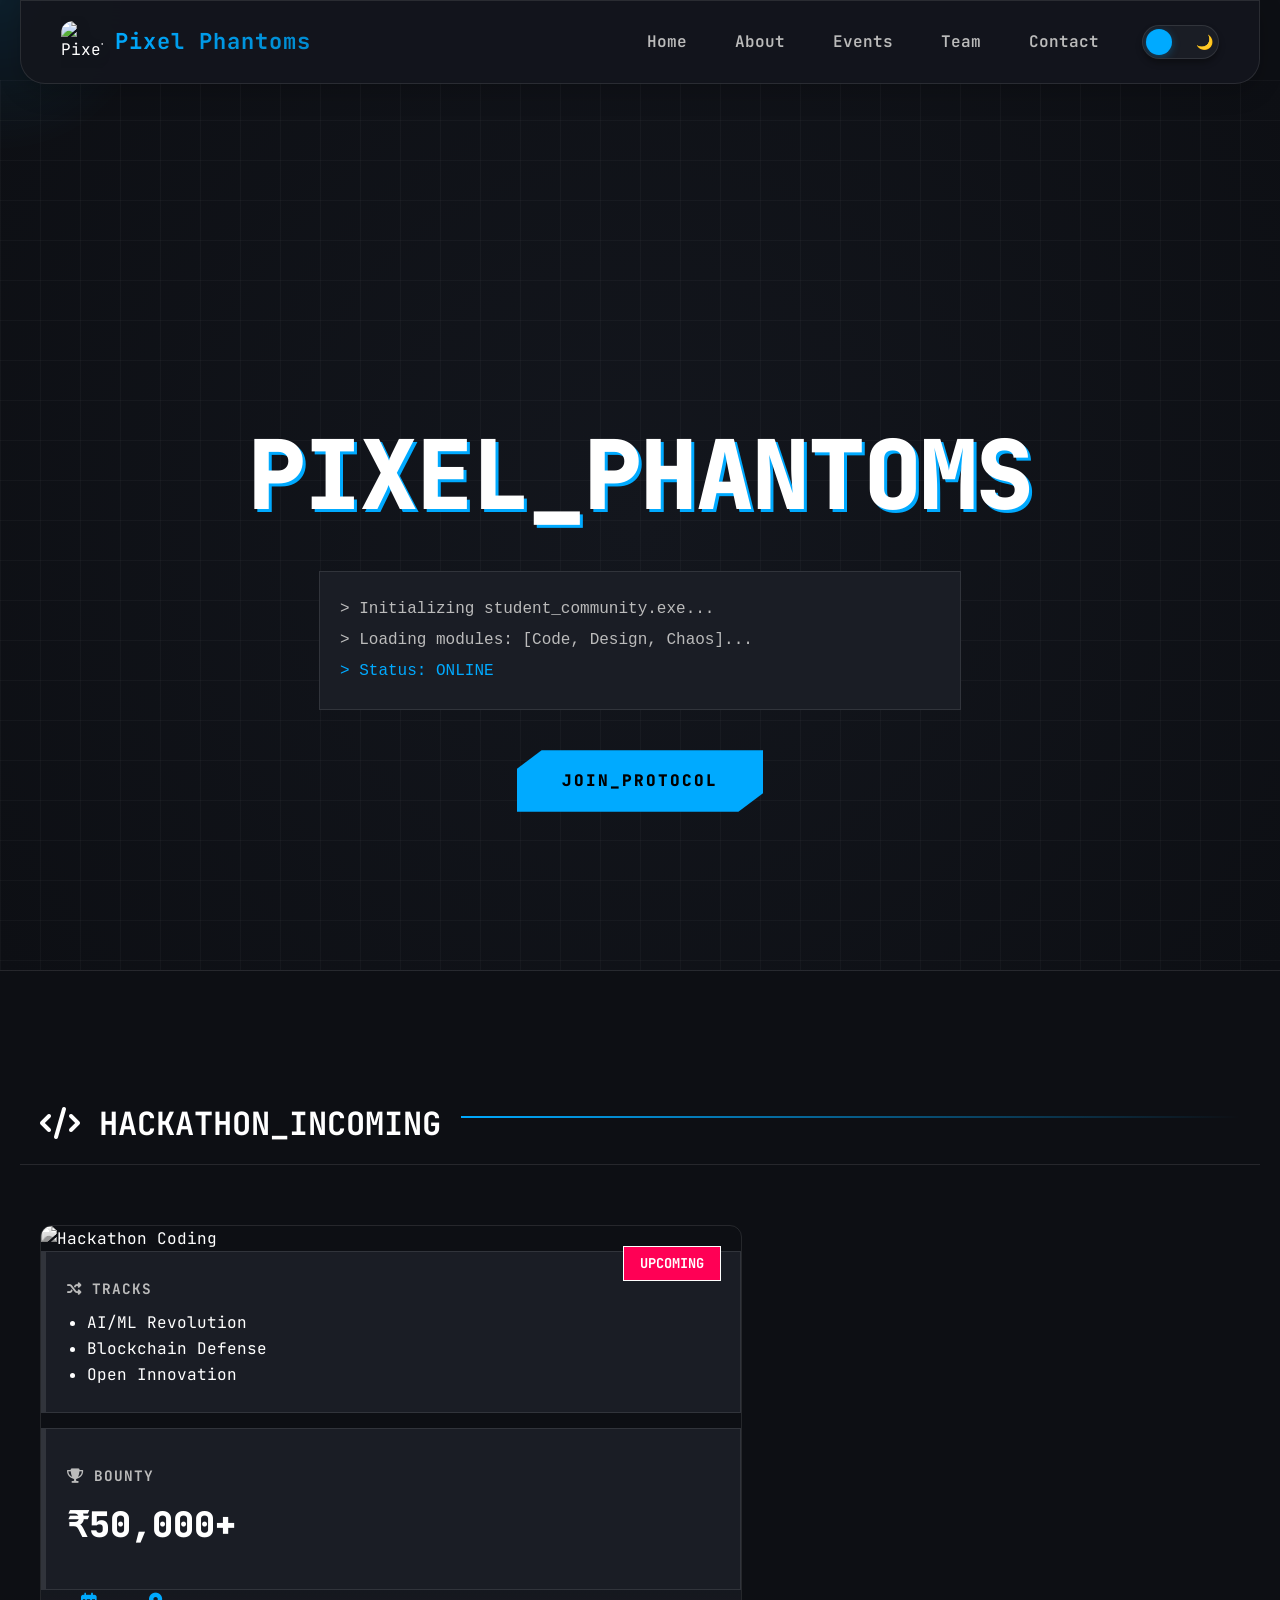
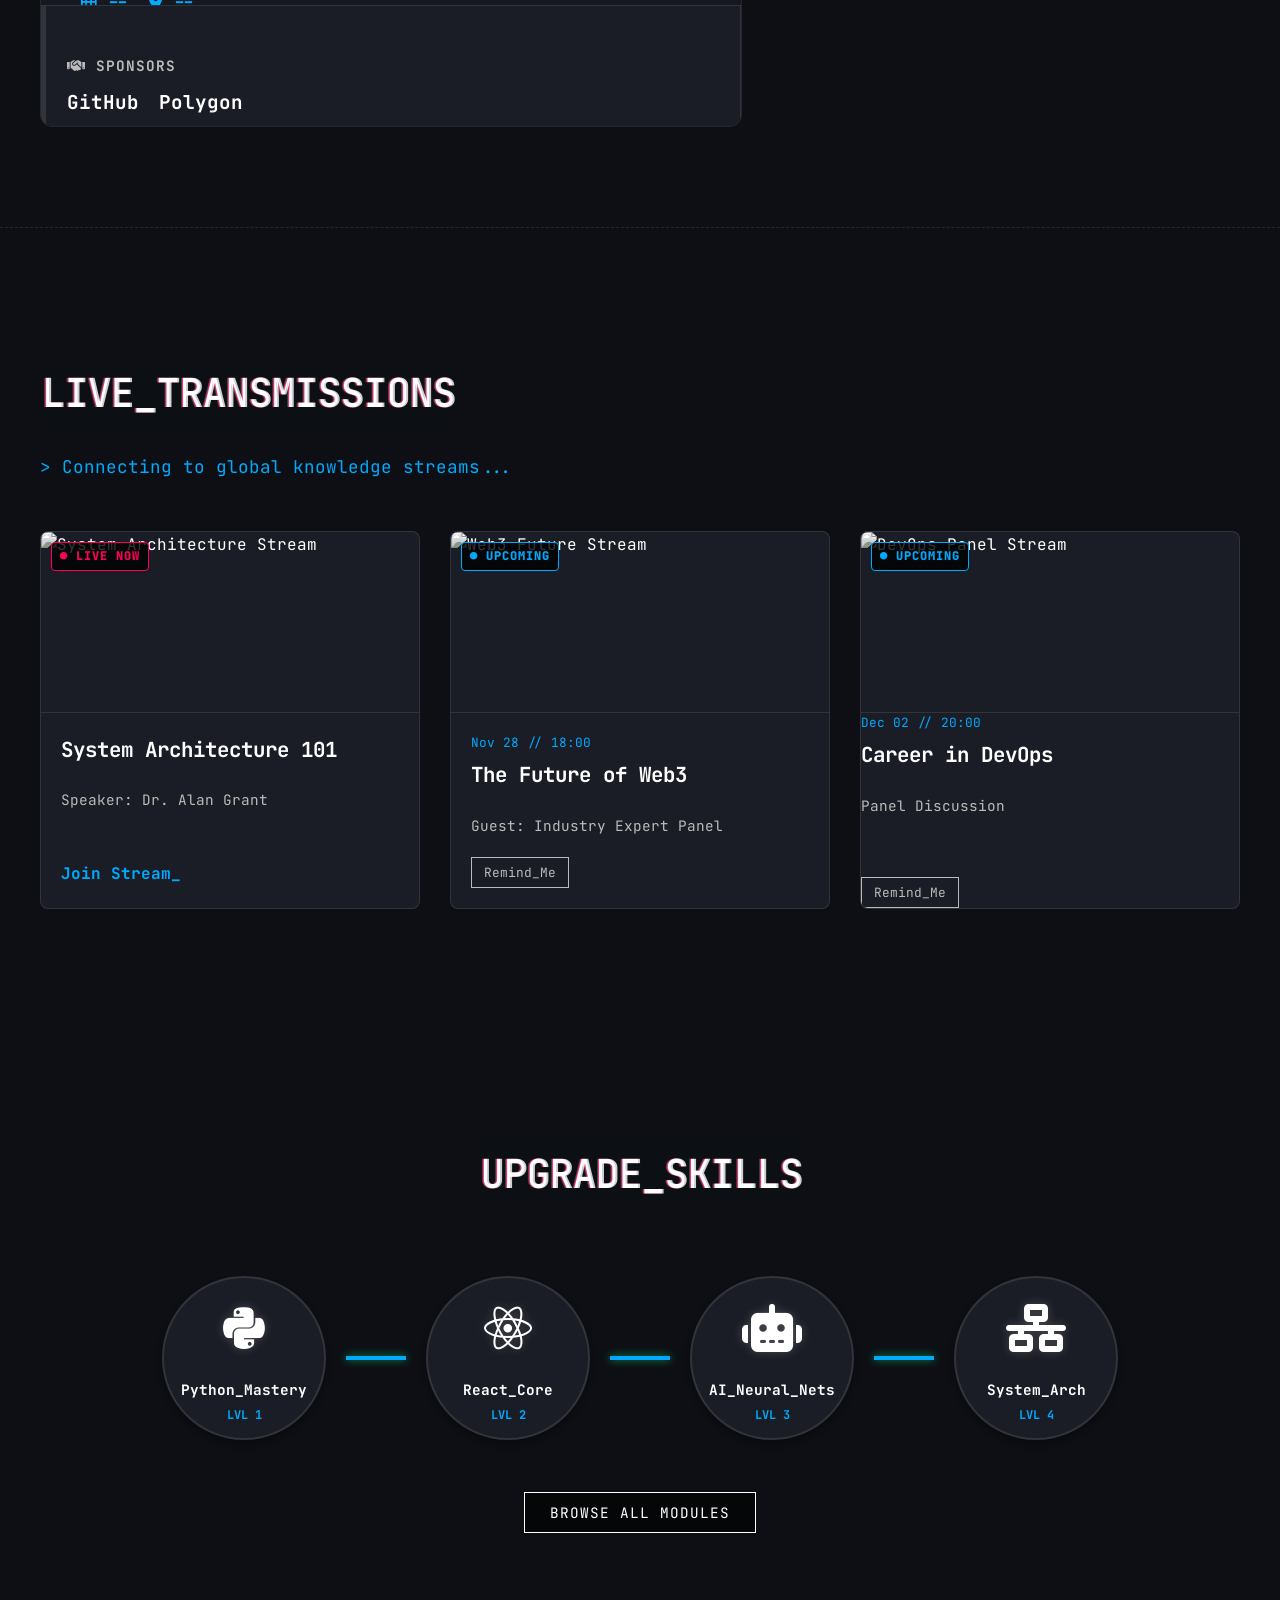
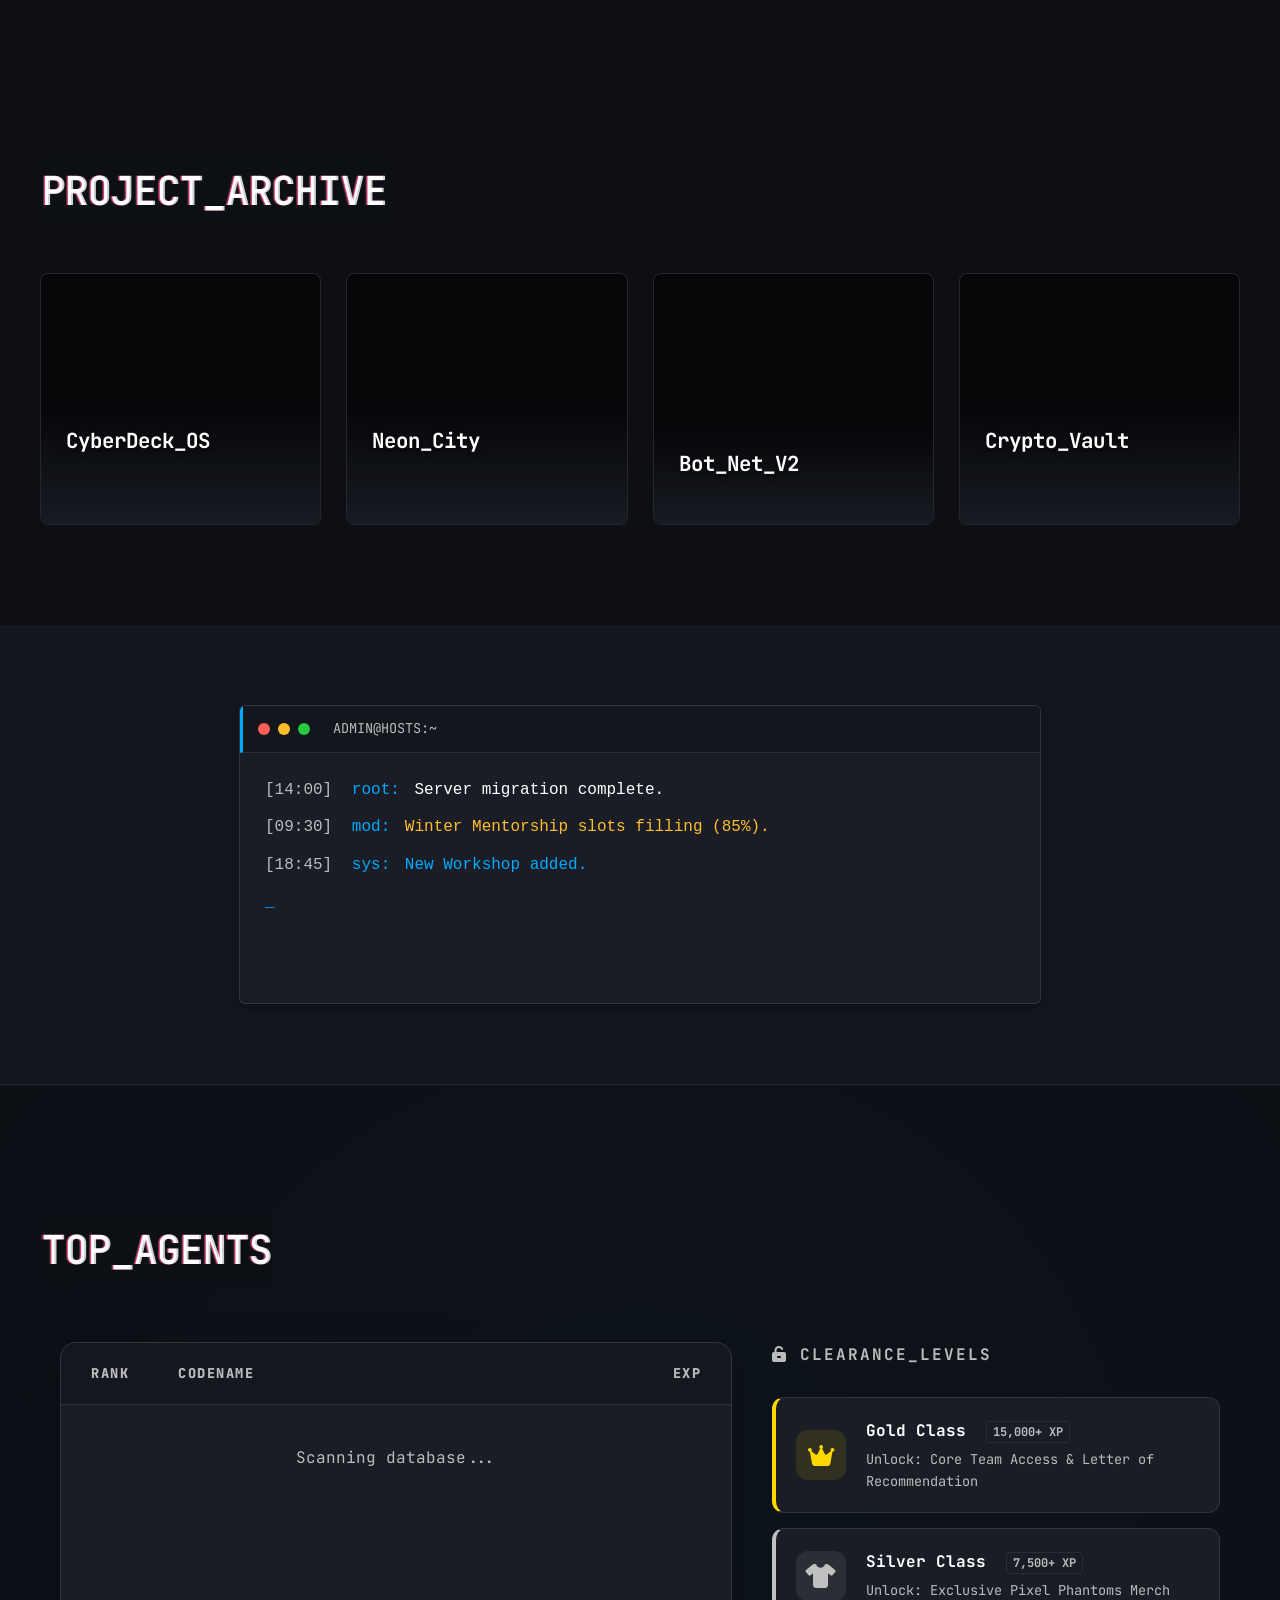
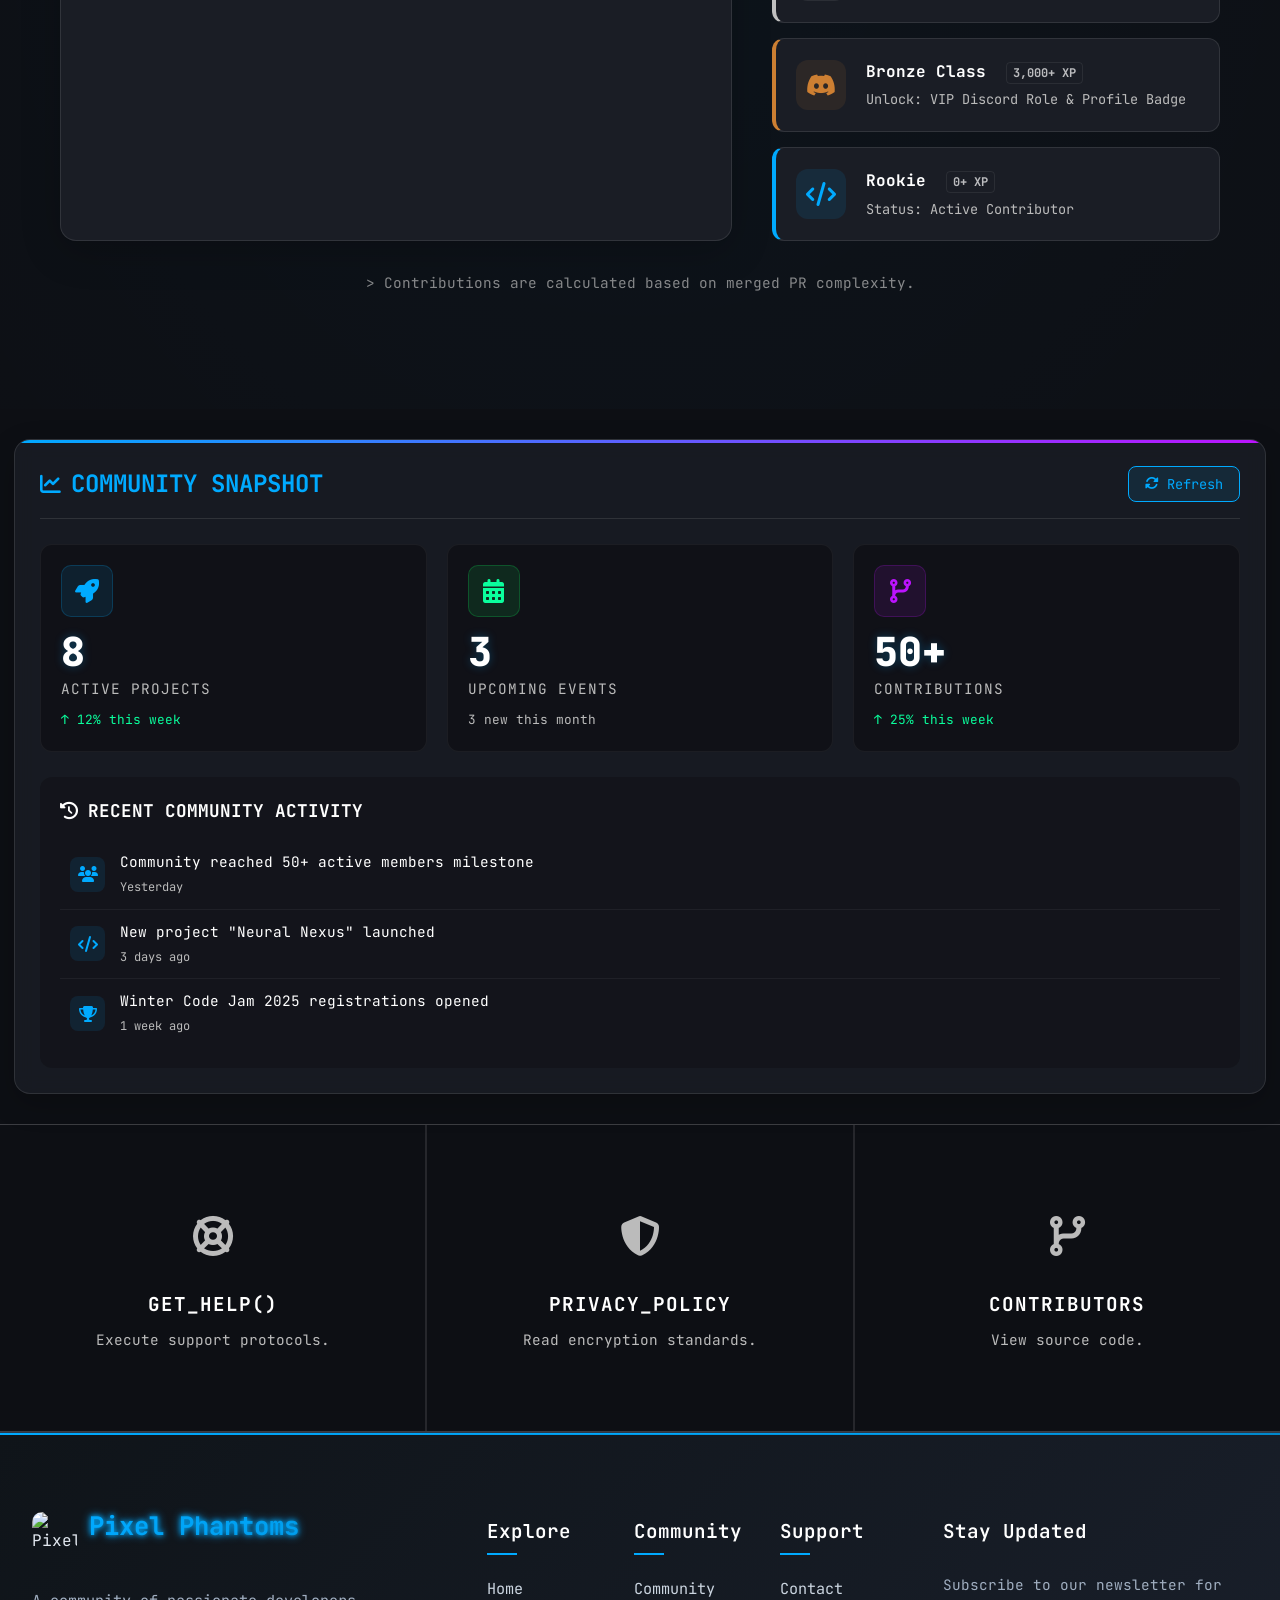
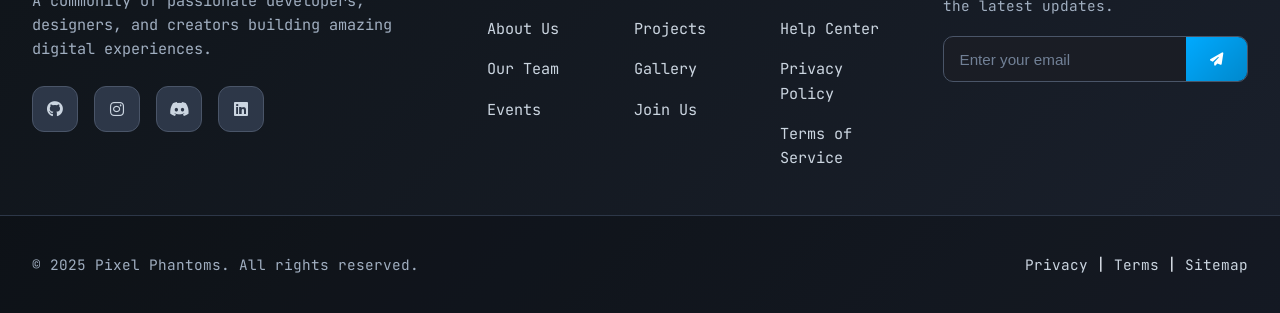
==== commit daeff2a9: "Merge upstream/main into fix-cursor-effect-site-wide Resolved conflict in index.html: - Kept cursor-" ====
--- a/index.html
+++ b/index.html
@@ -5,13 +5,14 @@
     <meta name="viewport" content="width=device-width, initial-scale=1.0">
     <title>Pixel Phantoms | The Future of Tech</title>
     <link rel="icon" href="assets/logo.png">
-
     
-    <link rel="stylesheet" href="css/style.min.css">
-    <link rel="stylesheet" href="css/home-gsap.min.css">
-    <link rel="stylesheet" href="css/back-to-top.min.css">
+    <link rel="stylesheet" href="css/style.css">
+    <link rel="stylesheet" href="css/share-button.css">
+    <link rel="stylesheet" href="css/home-gsap.min.css">    <link rel="stylesheet" href="css/cursor-effect.css">    <link rel="stylesheet" href="css/back-to-top.min.css">
+    <link rel="stylesheet" href="css/stats-widget.css">
     <link href="https://fonts.googleapis.com/css2?family=JetBrains+Mono:wght@400;700;800&display=swap" rel="stylesheet">
     <link rel="stylesheet" href="https://cdnjs.cloudflare.com/ajax/libs/font-awesome/6.4.0/css/all.min.css">
+    
 </head>
 <body class="hacker-theme">
 
@@ -54,16 +55,21 @@
             </div>
             <div class="hackathon-layout">
                 <div class="hack-main-card" data-tilt>
-                    <div class="hack-badge blink">REGISTRATION OPEN</div>
+                    <div class="hack-badge blink" id="home-event-status">UPCOMING</div>
                     <img src="https://picsum.photos/seed/hackathon_hero/800/600" alt="Hackathon Coding" class="hack-bg-img" loading="lazy">
                     <div class="hack-overlay">
-                        <h3>CODESTORM_2025</h3>
-                        <p>The ultimate test of logic. Build the future in 24 hours.</p>
-                        <div class="hack-meta">
-                            <span><i class="far fa-calendar-alt" aria-hidden="true"></i> April 10-11</span>
-                            <span><i class="fas fa-map-marker-alt" aria-hidden="true"></i> Innovation Lab</span>
-                        </div>
-                        <a href="events.html" class="btn-hollow">Details <span aria-hidden="true">&rarr;</span></a>
+                        <h3 id="home-event-title">Loading Event...</h3>
+<p id="home-event-desc">Fetching latest event details.</p>
+<div class="hack-meta">
+  <span id="home-event-date">
+    <i class="far fa-calendar-alt"></i> --
+  </span>
+  <span id="home-event-location">
+    <i class="fas fa-map-marker-alt"></i> --
+  </span>
+</div>
+<a href="events.html" class="btn-hollow">Show All Events →</a>
+
                     </div>
                 </article>
                 <div class="hack-details-grid">
@@ -385,17 +391,17 @@
         </nav>
     </main>
 
-    <div id="footer-placeholder" style="position: relative; z-index: 2;"></div>
+    <div id="footer-placeholder"></div>
 
     <script src="https://cdnjs.cloudflare.com/ajax/libs/gsap/3.12.2/gsap.min.js"></script>
     <script src="https://cdnjs.cloudflare.com/ajax/libs/gsap/3.12.2/ScrollTrigger.min.js"></script>
     
     <script src="js/navbar.min.js"></script>
-    <script src="js/footer.min.js"></script>
+    <script src="js/footer.js"></script>
     <script>
         // Render these immediately so the theme.js can find the toggle switch
         renderNavbar();
-        renderFooter();
+        renderFooter('');
         
         // Focus management for skip link
         document.addEventListener('DOMContentLoaded', function() {
@@ -411,52 +417,79 @@
     </script>
 
     <script src="js/theme.min.js"></script>
+    <script src="js/cursor-effect.js"></script>
     <script src="js/back-to-top.min.js"></script>
-    <script src="js/home-gsap.min.js"></script>
-    <script src="js/home-leaderboard.min.js"></script>
-
-<!-- FEEDBACK WIDGET -->
-<div id="feedback-widget" aria-hidden="false">
-  <button id="feedback-toggle" aria-label="Open feedback form" aria-expanded="false" title="Send feedback">
-    <span class="ff-icon" aria-hidden="true">✉️</span>
-  </button>
-
-  <div id="feedback-panel" role="dialog" aria-modal="true" aria-labelledby="feedback-title" tabindex="-1">
-    <header class="ff-header">
-      <h3 id="feedback-title">Send Feedback</h3>
-      <button class="ff-close" aria-label="Close feedback form">&times;</button>
-    </header>
-
-    <form id="feedback-form" novalidate>
-      <label for="fb-name">Name (optional)</label>
-      <input id="fb-name" name="name" type="text" placeholder="Your name">
-
-      <label for="fb-email">Email (optional)</label>
-      <input id="fb-email" name="email" type="email" placeholder="you@example.com">
-
-      <label for="fb-message">Suggestions / Issue</label>
-      <textarea id="fb-message" name="message" rows="4" required placeholder="Describe feedback or bug..."></textarea>
-
-      <div class="ff-rating" aria-hidden="false">
-        <span class="rating-label">Rating</span>
-        <div id="star-rating" role="radiogroup" aria-label="Star rating (1 to 5)">
-          <button type="button" class="star" data-value="1" aria-label="1 star" role="radio" aria-checked="false">★</button>
-          <button type="button" class="star" data-value="2" aria-label="2 stars" role="radio" aria-checked="false">★</button>
-          <button type="button" class="star" data-value="3" aria-label="3 stars" role="radio" aria-checked="false">★</button>
-          <button type="button" class="star" data-value="4" aria-label="4 stars" role="radio" aria-checked="false">★</button>
-          <button type="button" class="star" data-value="5" aria-label="5 stars" role="radio" aria-checked="false">★</button>
-        </div>
-      </div>
-
-      <div class="ff-actions">
-        <button type="submit" class="btn-cyber small">Submit</button>
-        <button type="button" id="ff-dismiss" class="btn-link">Dismiss</button>
-      </div>
-
-      <div id="ff-status" role="status" aria-live="polite" class="ff-status" hidden></div>
-    </form>
-  </div>
-</div>
+
+    
+    <script>
+        // Initialize quick stats widget for home page
+        document.addEventListener('DOMContentLoaded', function() {
+            // Create a simplified version of the quick stats widget for home page
+            window.refreshHomeStats = function() {
+                const refreshBtn = document.querySelector('#home-quick-stats .widget-refresh');
+                const icon = refreshBtn.querySelector('i');
+                
+                // Add spinning animation
+                icon.classList.add('spinning');
+                refreshBtn.disabled = true;
+                
+                // Simulate refreshing by updating the numbers with some animation
+                const projectsElement = document.getElementById('home-active-projects');
+                const eventsElement = document.getElementById('home-upcoming-events');
+                const contributionsElement = document.getElementById('home-recent-contributions');
+                
+                // Get current values
+                const currentProjects = parseInt(projectsElement.textContent) || 8;
+                const currentEvents = parseInt(eventsElement.textContent) || 3;
+                const currentContributions = parseInt(contributionsElement.textContent) || 50;
+                
+                // Generate new values (simulating actual data fetch)
+                const newProjects = Math.max(1, currentProjects + Math.floor(Math.random() * 3) - 1);
+                const newEvents = Math.max(1, currentEvents + Math.floor(Math.random() * 3) - 1);
+                const newContributions = Math.max(10, currentContributions + Math.floor(Math.random() * 10) - 3);
+                
+                // Animate the numbers
+                animateValue(projectsElement, currentProjects, newProjects, 500);
+                animateValue(eventsElement, currentEvents, newEvents, 500);
+                animateValue(contributionsElement, currentContributions, newContributions, 500);
+                
+                // Remove spinning animation after delay
+                setTimeout(function() {
+                    icon.classList.remove('spinning');
+                    refreshBtn.disabled = false;
+                    
+                    // Add success flash effect
+                    const widget = document.getElementById('home-quick-stats');
+                    widget.style.boxShadow = '0 0 20px rgba(0, 255, 136, 0.3)';
+                    setTimeout(function() {
+                        widget.style.boxShadow = '';
+                    }, 1000);
+                }, 1000);
+            };
+            
+            // Number animation function
+            function animateValue(element, start, end, duration) {
+                const range = end - start;
+                const increment = range / (duration / 16);
+                let currentTime = 0;
+                const tick = function() {
+                    currentTime += 16;
+                    const progress = currentTime / duration;
+                    const value = Math.round(start + (range * progress));
+                    element.textContent = value + (element.textContent.includes('+') ? '+' : '');
+                    
+                    if (progress < 1) {
+                        setTimeout(tick, 16);
+                    } else {
+                        element.textContent = end + (element.textContent.includes('+') ? '+' : '');
+                    }
+                };
+                tick();
+            }
+        });
+    </script>
+
+
 
 <script src="js/feedback.js"></script>
 
--- a/css/style.css
+++ b/css/style.css
@@ -0,0 +1,4227 @@
+/* CSS VARIABLES FOR THEMES */
+:root {
+  /* Light theme variables */
+  --bg-primary: #f5f7fa;
+  --bg-secondary: #ffffff;
+  --bg-navbar: rgba(255, 255, 255, 0.95);
+  --bg-navbar-scrolled: rgba(255, 255, 255, 0.98);
+  --text-primary: #333333;
+  --text-secondary: #666666;
+  --accent-color: #00aaff;
+  --border-color: rgba(0, 0, 0, 0.1);
+  --card-bg: #ffffff;
+  --input-bg: #ffffff;
+  --shadow: 0 4px 6px rgba(0, 0, 0, 0.1);
+  --nav-shadow: 0 8px 25px rgba(0, 0, 0, 0.08);
+
+  /* Footer Light Theme Variables */
+  --footer-bg: #1a1a2e;
+  --footer-bg-secondary: #16213e;
+  --footer-text: #e6e6e6;
+  --footer-text-secondary: #a0aec0;
+  --footer-heading: #ffffff;
+  --footer-link: #cbd5e0;
+  --footer-link-hover: #ffffff;
+  --footer-border: #2d3748;
+  --social-bg: #2d3748;
+  --social-bg-hover: #4a5568;
+  --social-icon: #cbd5e0;
+  --social-icon-hover: #ffffff;
+  --social-border: #4a5568;
+  --footer-input-bg: #2d3748;
+  --input-border: #4a5568;
+  --input-text: #e2e8f0;
+  --input-placeholder: #718096;
+  --accent-primary: #667eea;
+  --accent-secondary: #764ba2;
+
+  /* Shared UI Tokens for Consistency */
+  --spacing-xs: 4px;
+  --spacing-sm: 8px;
+  --spacing-md: 16px;
+  --spacing-lg: 20px;
+  --spacing-xl: 30px;
+  --spacing-xxl: 40px;
+
+  --shadow-hover: 0 8px 25px rgba(0, 170, 255, 0.2);
+  --shadow-hover-strong: 0 12px 30px rgba(0, 170, 255, 0.3);
+
+  --hover-transform: translateY(-5px);
+  --hover-transform-strong: translateY(-8px) scale(1.02);
+
+  --border-radius-sm: 8px;
+  --border-radius-md: 12px;
+  --border-radius-lg: 16px;
+  --border-radius-xl: 20px;
+}
+
+[data-theme="dark"] {
+  /* Dark theme variables */
+  --bg-primary: #0d0f14;
+  --bg-secondary: #13161d;
+  --bg-navbar: rgba(19, 22, 29, 0.95);
+  --bg-navbar-scrolled: rgba(19, 22, 29, 0.98);
+  --text-primary: #ffffff;
+  --text-secondary: #bbbbbb;
+  --accent-color: #00aaff;
+  --border-color: rgba(255, 255, 255, 0.1);
+  --card-bg: #1a1d25;
+  --input-bg: #1a1d25;
+  --shadow: 0 4px 6px rgba(0, 0, 0, 0.3);
+  --nav-shadow: 0 8px 25px rgba(0, 0, 0, 0.2);
+  
+  /* Footer Dark Theme Variables */
+  --footer-bg: #0f1419;
+  --footer-bg-secondary: #1a202c;
+  --footer-text: #e2e8f0;
+  --footer-text-secondary: #a0aec0;
+  --footer-heading: #ffffff;
+  --footer-link: #cbd5e0;
+  --footer-link-hover: #ffffff;
+  --footer-border: #2d3748;
+  --social-bg: #2d3748;
+  --social-bg-hover: #4a5568;
+  --social-icon: #cbd5e0;
+  --social-icon-hover: #ffffff;
+  --social-border: #4a5568;
+  --footer-input-bg: #2d3748;
+  --input-border: #4a5568;
+  --input-text: #e2e8f0;
+  --input-placeholder: #718096;
+  --accent-primary: #00aaff;
+  --accent-secondary: #0088cc;
+  
+  /* Neon colors for dark theme */
+  --neon-green: #0aff9d;
+  --neon-cyan: #00aaff;
+  --neon-purple: #bc13fe;
+  --neon-red: #ff003c;
+  
+  /* Stats Widget Variables for Dark Theme */
+  --panel-bg: rgba(26, 29, 37, 0.85);
+  --panel-border: 1px solid rgba(255, 255, 255, 0.1);
+  --text-main: #ffffff;
+  --text-dim: #bbbbbb;
+  --font-hud: 'JetBrains Mono', monospace;
+  --font-mono: 'JetBrains Mono', monospace;
+
+  /* Shared UI Tokens for Consistency */
+  --spacing-xs: 4px;
+  --spacing-sm: 8px;
+  --spacing-md: 16px;
+  --spacing-lg: 20px;
+  --spacing-xl: 30px;
+  --spacing-xxl: 40px;
+
+  --shadow-hover: 0 8px 25px rgba(0, 170, 255, 0.2);
+  --shadow-hover-strong: 0 12px 30px rgba(0, 170, 255, 0.3);
+
+  --hover-transform: translateY(-5px);
+  --hover-transform-strong: translateY(-8px) scale(1.02);
+
+  --border-radius-sm: 8px;
+  --border-radius-md: 12px;
+  --border-radius-lg: 16px;
+  --border-radius-xl: 20px;
+}
+
+/* GENERAL */
+html {
+    overflow-x: hidden;
+    width: 100%;
+}
+
+body {
+    margin: 0;
+    padding: 0;
+    font-family: 'Segoe UI', Tahoma, Geneva, Verdana, sans-serif;
+    background: var(--bg-primary);
+    color: var(--text-primary);
+    transition: background-color var(--animation-slow) ease, color var(--animation-slow) ease;
+    display: flex;
+    flex-direction: column;
+    min-height: 100vh;
+    line-height: 1.6;
+    overflow-x: hidden;
+    width: 100%;
+    position: relative;
+}
+
+/* Prevent body scroll when mobile menu is open */
+body.mobile-menu-open {
+    overflow: hidden;
+    position: fixed;
+    width: 100%;
+    height: 100%;
+}
+
+/* MAIN CONTENT WRAPPER */
+.main-content,
+main {
+    flex: 1;
+    padding-top: 80px; /* Account for fixed navbar */
+    min-height: calc(100vh - 80px);
+}
+
+/* Specific adjustment for main element on index page */
+main#main-content {
+    padding-top: 80px;
+}
+
+/* NAVBAR - UPDATED WITH CURVED DESIGN AND ANIMATIONS */
+.navbar {
+    display: flex;
+    justify-content: space-between;
+    align-items: center;
+    background: var(--bg-navbar);
+    padding: 15px 40px;
+    position: fixed;
+    top: 0;
+    left: 0;
+    right: 0;
+    z-index: 1000;
+    transition: all var(--animation-slow) cubic-bezier(0.4, 0, 0.2, 1);
+    backdrop-filter: blur(15px);
+    -webkit-backdrop-filter: blur(15px);
+    border-bottom-left-radius: 25px;
+    border-bottom-right-radius: 25px;
+    box-shadow: var(--nav-shadow);
+    border: 1px solid var(--border-color);
+    margin: 0 20px;
+    width: calc(100% - 40px);
+    box-sizing: border-box;
+    transform: translateY(0);
+}
+
+/* Navbar scroll effect */
+.navbar.scrolled {
+    background: var(--bg-navbar-scrolled);
+    padding: 12px 40px;
+    border-bottom-left-radius: 20px;
+    border-bottom-right-radius: 20px;
+    box-shadow: 0 10px 30px rgba(0, 0, 0, 0.15);
+    transform: translateY(0);
+}
+
+/* Logo with animation */
+.logo {
+    display: flex;
+    align-items: center;
+    gap: 12px;
+    position: relative;
+    overflow: hidden;
+    padding: 5px 0;
+}
+
+.logo::before {
+    content: '';
+    position: absolute;
+    bottom: 0;
+    left: 0;
+    width: 0;
+    height: 2px;
+    background: linear-gradient(90deg, var(--accent-color), #0088cc);
+    transition: width var(--animation-slow) ease;
+}
+
+.logo:hover::before {
+    width: 100%;
+}
+
+.logo img {
+    width: 42px;
+    height: 42px;
+    border-radius: 12px;
+    transition: all var(--animation-slow) cubic-bezier(0.4, 0, 0.2, 1);
+    filter: drop-shadow(0 4px 8px rgba(0, 0, 0, 0.1));
+}
+
+.logo:hover img {
+    transform: scale(1.1) rotate(5deg);
+    filter: drop-shadow(0 6px 12px rgba(0, 170, 255, 0.3));
+}
+
+.logo span {
+    font-size: 22px;
+    font-weight: 700;
+    letter-spacing: 1px;
+    background: linear-gradient(135deg, var(--accent-color), #0088cc);
+    -webkit-background-clip: text;
+    -webkit-text-fill-color: transparent;
+    background-clip: text;
+    transition: all var(--animation-medium) ease;
+}
+
+.logo:hover span {
+    letter-spacing: 1.2px;
+}
+
+/* Navigation Links with Curved Design */
+.nav-links {
+    display: flex;
+    list-style: none;
+    gap: 8px;
+    align-items: center;
+    margin: 0;
+    padding: 0;
+    position: relative;
+}
+
+.nav-links li {
+    position: relative;
+}
+
+.nav-links a {
+    color: var(--text-secondary);
+    text-decoration: none;
+    font-size: 16px;
+    font-weight: 600;
+    transition: all var(--animation-slow) cubic-bezier(0.4, 0, 0.2, 1);
+    padding: 12px 20px;
+    border-radius: 50px;
+    position: relative;
+    overflow: hidden;
+    display: flex;
+    align-items: center;
+    gap: 8px;
+}
+
+.nav-links a::before {
+    content: '';
+    position: absolute;
+    top: 0;
+    left: -100%;
+    width: 100%;
+    height: 100%;
+    background: linear-gradient(90deg, transparent, rgba(0, 170, 255, 0.1), transparent);
+    transition: left 0.6s ease;
+}
+
+.nav-links a:hover::before {
+    left: 100%;
+}
+
+.nav-links a:hover,
+.nav-links .active {
+    color: var(--accent-color);
+    background: rgba(0, 170, 255, 0.08);
+    transform: translateY(-2px);
+    box-shadow: 0 6px 15px rgba(0, 170, 255, 0.2);
+}
+
+.nav-links .active {
+    background: linear-gradient(135deg, rgba(0, 170, 255, 0.15), rgba(0, 136, 204, 0.1));
+    border: 1px solid rgba(0, 170, 255, 0.2);
+}
+
+/* Navbar Icons */
+.nav-icon {
+    font-size: 18px;
+    transition: transform var(--animation-medium) ease;
+}
+
+.nav-links a:hover .nav-icon {
+    transform: scale(1.2) rotate(10deg);
+}
+
+/* HAMBURGER BUTTON */
+.hamburger {
+    display: none; /* shown only on small screens */
+    align-items: center;
+    justify-content: center;
+    flex-direction: column;
+    gap: 6px;
+    width: 48px;
+    height: 40px;
+    background: var(--card-bg);
+    border-radius: 10px;
+    border: 1px solid var(--border-color);
+    cursor: pointer;
+    padding: 6px;
+    box-shadow: var(--shadow);
+}
+
+.hamburger .bar {
+    display: block;
+    width: 24px;
+    height: 3px;
+    background: var(--text-secondary);
+    border-radius: 2px;
+    transition: transform 0.28s cubic-bezier(0.4,0,0.2,1), opacity var(--animation-fast) ease;
+    transform-origin: center;
+}
+
+/* Open state: animate into an X */
+.hamburger.open .bar:nth-child(1) {
+    transform: translateY(9px) rotate(45deg);
+}
+.hamburger.open .bar:nth-child(2) {
+    opacity: 0;
+    transform: scaleX(0);
+}
+.hamburger.open .bar:nth-child(3) {
+    transform: translateY(-9px) rotate(-45deg);
+}
+
+/* MOBILE RESPONSIVE NAV */
+@media (max-width: 768px) {
+    .navbar {
+        padding: 12px 18px;
+    }
+
+    /* Show hamburger, hide large horizontal layout */
+    .hamburger {
+        display: flex;
+    }
+
+    /* Enhanced mobile nav-links with scroll prevention */
+    .nav-links {
+        position: fixed;
+        top: 80px;
+        left: 10px;
+        right: 10px;
+        background: var(--bg-navbar);
+        flex-direction: column;
+        gap: 12px;
+        padding: 20px;
+        border-radius: 16px;
+        box-shadow: 0 15px 40px rgba(0, 0, 0, 0.25);
+        transform-origin: top center;
+        transform: translateY(-10px) scaleY(0.9);
+        opacity: 0;
+        pointer-events: none;
+        transition: all 0.25s cubic-bezier(0.4, 0, 0.2, 1);
+        z-index: 999;
+        max-height: 0;
+        border: 1px solid var(--border-color);
+        backdrop-filter: blur(20px);
+        -webkit-backdrop-filter: blur(20px);
+        overflow: hidden;
+    }
+
+    .nav-links.open {
+        max-height: calc(100vh - 100px);
+        overflow-y: auto;
+        overscroll-behavior: contain;
+        -webkit-overflow-scrolling: touch;
+        transform: translateY(0) scaleY(1);
+        opacity: 1;
+        pointer-events: auto;
+        animation: slideDownFade 0.3s ease-out forwards;
+    }
+
+    /* Animation for mobile menu */
+    @keyframes slideDownFade {
+        from {
+            opacity: 0;
+            transform: translateY(-20px) scaleY(0.95);
+        }
+        to {
+            opacity: 1;
+            transform: translateY(0) scaleY(1);
+        }
+    }
+
+    /* Scrollbar styling for mobile menu */
+    .nav-links::-webkit-scrollbar {
+        width: 4px;
+    }
+    
+    .nav-links::-webkit-scrollbar-thumb {
+        background: var(--accent-color);
+        border-radius: 2px;
+        opacity: 0.5;
+    }
+    
+    .nav-links::-webkit-scrollbar-track {
+        background: transparent;
+    }
+
+    .nav-links li {
+        width: 100%;
+    }
+
+    .nav-links a {
+        display: block;
+        padding: 12px 16px;
+        font-size: 18px;
+        border-radius: 8px;
+    }
+
+    /* Keep theme toggle aligned in mobile menu */
+    .theme-toggle { 
+        justify-content: flex-start; 
+        margin-left: 0;
+    }
+}
+
+/* THEME TOGGLE - ENHANCED */
+
+.theme-toggle {
+    display: flex;
+    align-items: center;
+    margin-left: 15px;
+}
+
+.theme-switch {
+    display: none;
+}
+
+.theme-label {
+    position: relative;
+    display: flex;
+    align-items: center;
+    justify-content: space-between;
+    width: 65px;
+    height: 32px;
+    background: var(--card-bg);
+    border-radius: 50px;
+    cursor: pointer;
+    border: 1px solid var(--border-color);
+    transition: all var(--animation-slow) cubic-bezier(0.4, 0, 0.2, 1);
+    box-shadow: var(--shadow);
+    padding: 0 5px;
+    overflow: hidden;
+    /* Safari-specific hardware acceleration */
+    -webkit-transform: translateZ(0);
+    transform: translateZ(0);
+    /* Prevent tap highlight on iOS */
+    -webkit-tap-highlight-color: transparent;
+}
+
+.theme-label::before {
+    content: '';
+    position: absolute;
+    top: 0;
+    left: 0;
+    width: 100%;
+    height: 100%;
+    background: linear-gradient(135deg, var(--accent-color), #0088cc);
+    opacity: 0;
+    transition: opacity var(--animation-medium) ease;
+    /* Safari prefix */
+    -webkit-transition: opacity var(--animation-medium) ease;
+}
+
+.theme-label:hover::before {
+    opacity: 0.1;
+}
+
+.toggle-thumb {
+    position: absolute;
+    width: 26px;
+    height: 26px;
+    background: var(--accent-color);
+    border-radius: 50%;
+    left: 3px;
+    /* Enhanced cross-browser transition with Safari prefixes */
+    transition: transform var(--animation-slow) cubic-bezier(0.68, -0.55, 0.27, 1.55);
+    -webkit-transition: transform var(--animation-slow) cubic-bezier(0.68, -0.55, 0.27, 1.55);
+    -moz-transition: transform var(--animation-slow) cubic-bezier(0.68, -0.55, 0.27, 1.55);
+    -o-transition: transform var(--animation-slow) cubic-bezier(0.68, -0.55, 0.27, 1.55);
+    z-index: 2;
+    box-shadow: 0 2px 8px rgba(0, 170, 255, 0.3);
+    /* Hardware acceleration for smooth animation on Safari */
+    -webkit-transform: translateZ(0);
+    transform: translateZ(0);
+    /* Prevent flickering on Safari */
+    -webkit-backface-visibility: hidden;
+    backface-visibility: hidden;
+    -webkit-perspective: 1000;
+    perspective: 1000;
+}
+
+.sun-icon, .moon-icon {
+    position: relative;
+    font-size: 14px;
+    /* Enhanced cross-browser transitions */
+    transition: all var(--animation-slow) ease;
+    -webkit-transition: all var(--animation-slow) ease;
+    -moz-transition: all var(--animation-slow) ease;
+    -o-transition: all var(--animation-slow) ease;
+    z-index: 1;
+    /* Prevent flickering */
+    -webkit-backface-visibility: hidden;
+    backface-visibility: hidden;
+}
+
+.sun-icon {
+    color: #ffa500;
+    opacity: 0;
+    transform: scale(0.8);
+    -webkit-transform: scale(0.8);
+}
+
+.moon-icon {
+    color: #e2e8f0;
+    opacity: 1;
+    transform: scale(1);
+    -webkit-transform: scale(1);
+}
+
+/* Checked state - enhanced for Safari */
+.theme-switch:checked + .theme-label .toggle-thumb {
+    transform: translateX(33px);
+    -webkit-transform: translateX(33px);
+    -moz-transform: translateX(33px);
+    -ms-transform: translateX(33px);
+}
+
+.theme-switch:checked + .theme-label .sun-icon {
+    opacity: 1;
+    transform: scale(1) rotate(360deg);
+    -webkit-transform: scale(1) rotate(360deg);
+    -moz-transform: scale(1) rotate(360deg);
+    -ms-transform: scale(1) rotate(360deg);
+}
+
+.theme-switch:checked + .theme-label .moon-icon {
+    opacity: 0;
+    transform: scale(0.8) rotate(-360deg);
+    -webkit-transform: scale(0.8) rotate(-360deg);
+    -moz-transform: scale(0.8) rotate(-360deg);
+    -ms-transform: scale(0.8) rotate(-360deg);
+}
+
+/* Safari-specific fixes for smoother animations */
+@media not all and (min-resolution:.001dpcm) { 
+    @supports (-webkit-appearance:none) {
+        /* Safari-only styles */
+        .toggle-thumb {
+            -webkit-transition-timing-function: cubic-bezier(0.68, -0.55, 0.27, 1.55);
+        }
+        
+        .theme-label {
+            -webkit-transition-property: background, border-color, box-shadow;
+            transition-property: background, border-color, box-shadow;
+        }
+    }
+}
+
+/* iOS specific fixes */
+@supports (-webkit-touch-callout: none) {
+    .theme-label {
+        /* iOS tap highlight removal */
+        -webkit-tap-highlight-color: transparent;
+        /* Prevent text selection */
+        -webkit-user-select: none;
+        user-select: none;
+    }
+    
+    .toggle-thumb {
+        /* iOS animation smoothing */
+        -webkit-transform: translate3d(0, 0, 0);
+        transform: translate3d(0, 0, 0);
+    }
+}
+
+/* HERO SECTION - ADJUSTED FOR FIXED NAVBAR */
+.hero {
+    text-align: center;
+    padding: 180px 20px 120px;
+    background: var(--bg-primary);
+    margin-top: 0;
+}
+
+.hero h1 {
+    font-size: 3.5rem;
+    margin-bottom: 1rem;
+    font-weight: 700;
+    background: linear-gradient(135deg, var(--accent-color), #0088cc);
+    -webkit-background-clip: text;
+    -webkit-text-fill-color: transparent;
+    background-clip: text;
+}
+
+.hero p {
+    font-size: 1.4rem;
+    color: var(--text-secondary);
+    margin: 0;
+}
+
+/* Hero Buttons */
+.hero-buttons {
+    margin-top: 30px;
+    display: flex;
+    gap: 15px;
+    justify-content: center;
+}
+
+.btn-primary, .btn-secondary {
+    padding: 12px 30px;
+    border-radius: 50px;
+    text-decoration: none;
+    font-weight: 600;
+    transition: transform var(--animation-medium) ease, box-shadow var(--animation-medium) ease;
+}
+
+.btn-primary {
+    background: var(--accent-color);
+    color: white;
+    box-shadow: 0 4px 15px rgba(0, 170, 255, 0.3);
+}
+
+.btn-secondary {
+    background: transparent;
+    border: 2px solid var(--accent-color);
+    color: var(--accent-color);
+}
+
+.btn-primary:hover, .btn-secondary:hover {
+    transform: translateY(-3px);
+    box-shadow: 0 6px 20px rgba(0, 170, 255, 0.4);
+}
+
+.btn-secondary:hover {
+    background: var(--accent-color);
+    color: white;
+}
+
+/* CONTENT SECTION */
+.content {
+    max-width: 1200px;
+    margin: 60px auto;
+    padding: 0 20px;
+}
+
+.content h2 {
+    font-size: 2.5rem;
+    margin-bottom: 2rem;
+    text-align: center;
+    color: var(--text-primary);
+    position: relative;
+}
+
+.content h2::after {
+    content: '';
+    position: absolute;
+    bottom: -10px;
+    left: 50%;
+    transform: translateX(-50%);
+    width: 80px;
+    height: 3px;
+    background: var(--accent-color);
+    border-radius: 2px;
+}
+
+.content p {
+    font-size: 1.1rem;
+    line-height: 1.8;
+    color: var(--text-secondary);
+    margin-bottom: 1.5rem;
+    text-align: center;
+}
+
+/* CONTACT FORM */
+.contact-box {
+    background: var(--card-bg);
+    padding: 30px 40px;
+    border-radius: 12px;
+    box-shadow: var(--shadow);
+    max-width: 800px;
+    margin: 0 auto;
+    border: 1px solid var(--border-color);
+    height: auto;
+    min-height: 400px;
+}
+
+.contact-box form {
+    display: flex;
+    flex-direction: column;
+    gap: 16px;
+    height: 100%;
+}
+
+.contact-box label {
+    font-weight: 600;
+    color: var(--text-primary);
+    margin-bottom: 5px;
+    font-size: 1rem;
+}
+
+.contact-box input,
+.contact-box textarea {
+    padding: 12px 16px;
+    border: 2px solid var(--border-color);
+    border-radius: 8px;
+    background: var(--input-bg);
+    color: var(--text-primary);
+    transition: all var(--animation-medium) ease;
+    font-size: 1rem;
+    font-family: inherit;
+    width: 100%;
+    box-sizing: border-box;
+}
+
+.contact-box input:focus,
+.contact-box textarea:focus {
+    outline: none;
+    border-color: var(--accent-color);
+    box-shadow: 0 0 0 3px rgba(0, 170, 255, 0.1);
+    transform: translateY(-2px);
+}
+
+.contact-box textarea {
+    min-height: 100px;
+    resize: vertical;
+}
+
+.contact-box button {
+    padding: 14px 32px;
+    background: var(--accent-color);
+    color: white;
+    border: none;
+    font-size: 1.1rem;
+    font-weight: 600;
+    border-radius: 8px;
+    cursor: pointer;
+    transition: all var(--animation-medium) ease;
+    margin-top: 10px;
+    width: 100%;
+}
+
+.contact-box button:hover {
+    background: #0088cc;
+    transform: translateY(-2px);
+    box-shadow: 0 6px 20px rgba(0, 170, 255, 0.3);
+}
+
+/* COMMITTEE GRID */
+.committee-grid {
+    display: grid;
+    grid-template-columns: repeat(5, 1fr);
+    grid-template-rows: repeat(3, auto);
+    gap: 20px;
+    margin-top: 40px;
+}
+
+.member-card {
+    background: var(--card-bg);
+    padding: 25px 20px;
+    border-radius: 12px;
+    text-align: center;
+    border: 1px solid var(--border-color);
+    transition: all var(--animation-medium) ease;
+    box-shadow: var(--shadow);
+    position: relative;
+    overflow: hidden;
+    min-height: 120px;
+    display: flex;
+    flex-direction: column;
+    justify-content: center;
+    align-items: center;
+}
+
+.member-card::before {
+    content: '';
+    position: absolute;
+    top: 0;
+    left: 0;
+    right: 0;
+    height: 4px;
+    background: linear-gradient(135deg, var(--accent-color), #0088cc);
+}
+
+.member-card:hover {
+    transform: translateY(-8px);
+    border-color: var(--accent-color);
+    box-shadow: 0 12px 30px rgba(0, 0, 0, 0.15);
+}
+
+.member-card h3 {
+    margin: 0 0 8px 0;
+    color: var(--text-primary);
+    font-size: 1.1rem;
+    font-weight: 600;
+    line-height: 1.3;
+}
+
+.member-card p {
+    color: var(--accent-color);
+    font-size: 0.9rem;
+    font-weight: 500;
+    margin: 0;
+    opacity: 0.9;
+}
+
+/* PROJECT LEAD CARD */
+.project-lead-card {
+    background: var(--card-bg);
+    border: 1px solid var(--border-color);
+    border-radius: 20px;
+    padding: 30px;
+    text-align: center;
+    box-shadow: var(--shadow);
+    transition: transform 0.35s ease, box-shadow 0.35s ease, border-color 0.35s ease;
+    cursor: pointer;
+}
+
+.project-lead-card:hover {
+    transform: translateY(-12px) scale(1.03);
+    box-shadow: 0 18px 40px rgba(0, 170, 255, 0.22);
+    border-color: var(--accent-color);
+}
+
+.project-lead-card img {
+    width: 100px;
+    height: 100px;
+    border-radius: 50%;
+    transition: transform 0.35s ease;
+}
+
+.project-lead-card:hover img {
+    transform: scale(1.08);
+}
+
+/* Features Grid (For the new section) */
+.features-grid {
+    display: grid;
+    grid-template-columns: repeat(auto-fit, minmax(250px, 1fr));
+    gap: 30px;
+    margin-top: 40px;
+}
+
+.feature-card {
+    background: var(--card-bg);
+    padding: 30px;
+    border-radius: 15px;
+    text-align: center;
+    border: 1px solid var(--border-color);
+    box-shadow: var(--shadow);
+    transition: transform var(--animation-medium) ease;
+}
+
+.feature-card:hover {
+    transform: translateY(-10px); /* Hover float effect */
+    border-color: var(--accent-color);
+}
+
+.feature-icon {
+    font-size: 2.5rem;
+    color: var(--accent-color);
+    margin-bottom: 20px;
+}
+
+/* Lift-up hover effect for seminar cards */
+.seminar-card.reveal-card {
+    transition: transform var(--animation-medium) ease, box-shadow var(--animation-medium) ease, border-color var(--animation-medium) ease;
+    cursor: pointer;
+}
+
+.seminar-card.reveal-card:hover {
+    transform: translateY(-12px) scale(1.03);
+    box-shadow: 0 15px 30px rgba(0, 170, 255, 0.25);
+    border-color: var(--accent-color);
+}
+
+/* Optional: image lift inside card */
+.seminar-card.reveal-card img {
+    transition: transform var(--animation-medium) ease;
+}
+
+.seminar-card.reveal-card:hover img {
+    transform: scale(1.05);
+}
+
+/* =========================================
+   8. LEADERBOARD PREVIEW (ENHANCED) - TOUCH FIXED
+   ========================================= */
+.leaderboard-preview {
+    padding: 100px 0;
+    background: var(--bg-primary);
+    border-top: 1px solid var(--border-color);
+    position: relative;
+    overflow: hidden;
+}
+
+/* Background aesthetic element */
+.leaderboard-preview::before {
+    content: '';
+    position: absolute;
+    top: -50%; left: -50%;
+    width: 200%; height: 200%;
+    background: radial-gradient(circle, rgba(0, 170, 255, 0.03) 0%, transparent 60%);
+    animation: rotateHero 30s linear infinite;
+    z-index: 0;
+    pointer-events: none;
+}
+
+.lb-layout {
+    display: grid;
+    grid-template-columns: 1.5fr 1fr; /* Leaderboard gets more space */
+    gap: 40px;
+    margin-top: 50px;
+    position: relative;
+    z-index: 2;
+    max-width: 1200px;
+    margin-left: auto;
+    margin-right: auto;
+    padding: 0 20px;
+}
+
+/* --- LEFT: LEADERBOARD TABLE --- */
+.lb-main {
+    background: var(--card-bg);
+    border: 1px solid var(--border-color);
+    border-radius: 16px;
+    overflow: hidden;
+    box-shadow: 0 10px 40px rgba(0,0,0,0.2);
+    backdrop-filter: blur(10px);
+}
+
+.lb-header {
+    display: grid;
+    grid-template-columns: 0.5fr 2fr 1fr;
+    padding: 20px 30px;
+    background: rgba(0, 0, 0, 0.2);
+    color: var(--text-secondary);
+    font-size: 0.85rem;
+    font-weight: 800;
+    letter-spacing: 1.5px;
+    border-bottom: 1px solid var(--border-color);
+}
+
+.text-right { 
+    text-align: right; 
+}
+
+.lb-row {
+    display: grid;
+    grid-template-columns: 0.5fr 2fr 1fr;
+    padding: 25px 30px;
+    align-items: center;
+    border-bottom: 1px solid var(--border-color);
+    transition: all 0.3s cubic-bezier(0.25, 0.8, 0.25, 1);
+    position: relative;
+    cursor: pointer;
+    /* Add tap target size for touch devices */
+    min-height: 60px;
+    -webkit-tap-highlight-color: transparent;
+    -webkit-touch-callout: none;
+    -webkit-user-select: none;
+    user-select: none;
+}
+
+/* Hover effect for desktop */
+.lb-row:hover {
+    background: rgba(0, 170, 255, 0.05);
+    transform: scale(1.01);
+    z-index: 5;
+    box-shadow: 0 5px 20px rgba(0,0,0,0.1);
+}
+
+/* TOUCH-FRIENDLY FIX: Active state for touch devices */
+.lb-row:active {
+    background: rgba(0, 170, 255, 0.08);
+    transform: scale(0.99);
+    transition: transform 0.1s ease, background 0.1s ease;
+}
+
+/* Enhanced for devices that support hover (desktop) */
+@media (hover: hover) and (pointer: fine) {
+    .lb-row:hover {
+        background: rgba(0, 170, 255, 0.05);
+        transform: scale(1.01);
+        z-index: 5;
+        box-shadow: 0 5px 20px rgba(0,0,0,0.1);
+    }
+}
+
+/* Touch device specific styles */
+@media (hover: none) and (pointer: coarse) {
+    .lb-row {
+        /* Larger tap targets */
+        padding: 20px 30px;
+        min-height: 70px;
+    }
+    
+    .lb-row:active {
+        background: rgba(0, 170, 255, 0.1);
+        transform: scale(0.98);
+    }
+    
+    /* Add visual feedback for touch */
+    .lb-row.touch-active {
+        background: rgba(0, 170, 255, 0.12);
+        box-shadow: inset 0 0 0 2px rgba(0, 170, 255, 0.2);
+    }
+}
+
+.lb-rank-badge {
+    font-size: 1.5rem;
+    font-weight: 800;
+    color: var(--text-secondary);
+    width: 40px;
+    height: 40px;
+    display: flex;
+    align-items: center;
+    justify-content: center;
+    border-radius: 50%;
+    background: rgba(255,255,255,0.05);
+}
+
+/* Rank specific glows */
+.rank-1 .lb-rank-badge { 
+    color: #FFD700; 
+    background: rgba(255, 215, 0, 0.1); 
+    box-shadow: 0 0 15px rgba(255, 215, 0, 0.3); 
+}
+.rank-2 .lb-rank-badge { 
+    color: #C0C0C0; 
+    background: rgba(192, 192, 192, 0.1); 
+    box-shadow: 0 0 15px rgba(192, 192, 192, 0.3); 
+}
+.rank-3 .lb-rank-badge { 
+    color: #CD7F32; 
+    background: rgba(205, 127, 50, 0.1); 
+    box-shadow: 0 0 15px rgba(205, 127, 50, 0.3); 
+}
+
+.lb-user-info {
+    display: flex;
+    flex-direction: column;
+}
+
+.lb-username {
+    font-size: 1.2rem;
+    font-weight: 700;
+    color: var(--text-primary);
+}
+
+.lb-stats {
+    font-size: 0.75rem;
+    color: var(--text-secondary);
+    margin-top: 4px;
+}
+
+.lb-league-tag {
+    font-size: 0.75rem;
+    text-transform: uppercase;
+    letter-spacing: 1px;
+    margin-top: 4px;
+    font-weight: 600;
+    display: inline-block;
+}
+
+.lb-xp-val {
+    text-align: right;
+    font-family: 'Courier New', monospace;
+    font-weight: bold;
+    font-size: 1.1rem;
+    color: var(--accent-color);
+}
+
+.lb-loader { 
+    padding: 40px; 
+    text-align: center; 
+    color: var(--text-secondary); 
+    animation: blink 1.5s infinite; 
+}
+
+.lb-footer-enhanced {
+    padding: 15px 30px;
+    background: rgba(0, 0, 0, 0.1);
+    border-top: 1px solid var(--border-color);
+    font-size: 0.7rem;
+    color: var(--text-secondary);
+}
+
+.lb-scoring-info {
+    display: flex;
+    justify-content: space-between;
+    flex-wrap: wrap;
+    gap: 10px;
+}
+
+.scoring-item {
+    background: rgba(0, 170, 255, 0.1);
+    padding: 3px 8px;
+    border-radius: 4px;
+    border: 1px solid rgba(0, 170, 255, 0.2);
+}
+
+/* --- RIGHT: LEAGUE SYSTEM CARDS --- */
+.league-system {
+    display: flex;
+    flex-direction: column;
+    gap: 15px;
+}
+
+.sys-header {
+    margin: 0 0 15px;
+    font-size: 1rem;
+    color: var(--text-secondary);
+    letter-spacing: 2px;
+}
+
+.league-card {
+    display: flex;
+    align-items: center;
+    gap: 20px;
+    background: var(--card-bg);
+    padding: 20px;
+    border-radius: 12px;
+    border: 1px solid var(--border-color);
+    transition: transform 0.3s;
+    position: relative;
+    overflow: hidden;
+    cursor: pointer;
+}
+
+/* Touch-friendly league cards */
+.league-card:active {
+    transform: translateX(5px);
+    background: var(--bg-secondary);
+    transition: transform 0.1s ease, background 0.1s ease;
+}
+
+@media (hover: hover) and (pointer: fine) {
+    .league-card:hover {
+        transform: translateX(10px);
+    }
+}
+
+@media (hover: none) and (pointer: coarse) {
+    .league-card {
+        padding: 18px;
+        min-height: 70px;
+    }
+    
+    .league-card:active {
+        transform: translateX(8px) scale(0.98);
+        box-shadow: 0 5px 15px rgba(0,0,0,0.1);
+    }
+}
+
+.league-icon {
+    width: 50px; 
+    height: 50px;
+    border-radius: 12px;
+    display: flex;
+    align-items: center;
+    justify-content: center;
+    font-size: 1.5rem;
+    background: var(--bg-primary);
+    flex-shrink: 0;
+}
+
+.league-info h4 { 
+    margin: 0 0 5px; 
+    color: var(--text-primary); 
+    font-size: 1rem; 
+}
+.league-info p { 
+    margin: 0; 
+    color: var(--text-secondary); 
+    font-size: 0.85rem; 
+}
+.xp-req { 
+    font-size: 0.75rem; 
+    opacity: 0.7; 
+    margin-left: 10px; 
+    border: 1px solid var(--border-color); 
+    padding: 2px 6px; 
+    border-radius: 4px; 
+}
+
+/* League Colors */
+.gold { 
+    border-left: 4px solid #FFD700; 
+}
+.gold .league-icon { 
+    color: #FFD700; 
+    background: rgba(255, 215, 0, 0.1); 
+}
+
+.silver { 
+    border-left: 4px solid #C0C0C0; 
+}
+.silver .league-icon { 
+    color: #C0C0C0; 
+    background: rgba(192, 192, 192, 0.1); 
+}
+
+.bronze { 
+    border-left: 4px solid #CD7F32; 
+}
+.bronze .league-icon { 
+    color: #CD7F32; 
+    background: rgba(205, 127, 50, 0.1); 
+}
+
+.rookie { 
+    border-left: 4px solid #00aaff; 
+}
+.rookie .league-icon { 
+    color: #00aaff; 
+    background: rgba(0, 170, 255, 0.1); 
+}
+
+/* Footer */
+.lb-footer {
+    margin-top: 30px;
+    text-align: center;
+    color: var(--text-secondary);
+    font-size: 0.9rem;
+    opacity: 0.7;
+}
+
+/* NEW COMPREHENSIVE FOOTER STYLES - FIXED WIDTH */
+.site-footer {
+    background: linear-gradient(135deg, var(--footer-bg) 0%, var(--footer-bg-secondary) 100%);
+    color: var(--footer-text);
+    padding: 4rem 0 0;
+    margin-top: auto;
+    border-top: 1px solid var(--footer-border);
+    width: 100%;
+    box-sizing: border-box;
+    position: relative;
+    overflow: hidden;
+}
+
+.site-footer::before {
+    content: '';
+    position: absolute;
+    top: 0;
+    left: 0;
+    right: 0;
+    height: 2px;
+    background: linear-gradient(90deg, var(--accent-primary), var(--accent-secondary));
+    animation: shimmer 3s ease-in-out infinite;
+}
+
+.footer-container {
+    max-width: 100%;
+    margin: 0;
+    padding: 0;
+    width: 100%;
+    box-sizing: border-box;
+}
+
+/* Footer Content Layout */
+.footer-content {
+    display: grid;
+    grid-template-columns: 1.5fr 2fr 1.5fr;
+    gap: 3rem;
+    margin-bottom: 2rem;
+    max-width: 1200px;
+    margin: 0 auto 2rem;
+    padding: 0 2rem;
+    animation: slideUpFade 0.8s ease-out;
+    box-sizing: border-box;
+}
+
+/* Brand Section */
+.footer-brand {
+    display: flex;
+    flex-direction: column;
+    gap: 1.5rem;
+    animation: slideInLeft 0.8s ease-out 0.2s both;
+}
+
+.footer-logo {
+    display: flex;
+    align-items: center;
+    gap: 0.75rem;
+    margin-bottom: 0.5rem;
+}
+
+.footer-logo img {
+    margin-top: 15px;
+    width: 45px;
+    height: 45px;
+    border-radius: 10px;
+    animation: float 3s ease-in-out infinite;
+    transition: transform var(--animation-medium) ease;
+}
+
+.footer-logo:hover img {
+    transform: scale(1.1) rotate(5deg);
+}
+
+.brand-name {
+    font-size: 1.6rem;
+    font-weight: 700;
+    background: linear-gradient(135deg, var(--accent-primary) 0%, var(--accent-secondary) 100%);
+    -webkit-background-clip: text;
+    -webkit-text-fill-color: transparent;
+    background-clip: text;
+    animation: colorShift 4s ease-in-out infinite;
+}
+
+.footer-description {
+    line-height: 1.6;
+    color: var(--footer-text-secondary);
+    margin: 0;
+    font-size: 0.95rem;
+}
+
+.social-links {
+    display: flex;
+    gap: 1rem;
+}
+
+.social-link {
+    display: flex;
+    align-items: center;
+    justify-content: center;
+    width: 44px;
+    height: 44px;
+    background: var(--social-bg);
+    border-radius: 12px;
+    color: var(--social-icon);
+    text-decoration: none;
+    transition: all var(--animation-slow) cubic-bezier(0.4, 0, 0.2, 1);
+    border: 1px solid var(--social-border);
+    position: relative;
+    overflow: hidden;
+}
+
+.social-link::before {
+    content: '';
+    position: absolute;
+    top: 0;
+    left: -100%;
+    width: 100%;
+    height: 100%;
+    background: linear-gradient(90deg, transparent, rgba(255,255,255,0.2), transparent);
+    transition: left 0.5s;
+}
+
+.social-link:hover::before {
+    left: 100%;
+}
+
+.social-link:hover {
+    background: var(--social-bg-hover);
+    color: var(--social-icon-hover);
+    transform: translateY(-3px) scale(1.1);
+    box-shadow: 0 8px 20px rgba(0, 0, 0, 0.3);
+}
+
+/* Link Groups */
+.footer-links {
+    display: grid;
+    grid-template-columns: repeat(3, 1fr);
+    gap: 2rem;
+    animation: slideUpFade 0.8s ease-out 0.4s both;
+}
+
+.footer-links-grid {
+    display: grid;
+    grid-template-columns: repeat(3, 1fr);
+    gap: 2rem;
+    animation: slideUpFade 0.8s ease-out 0.4s both;
+}
+
+.link-group-title {
+    font-size: 1.2rem;
+    font-weight: 600;
+    margin-bottom: 1.2rem;
+    color: var(--footer-heading);
+    position: relative;
+    padding-bottom: 0.5rem;
+}
+
+.link-group-title::after {
+    content: '';
+    position: absolute;
+    bottom: 0;
+    left: 0;
+    width: 30px;
+    height: 2px;
+    background: var(--accent-primary);
+    transition: width var(--animation-medium) ease;
+}
+
+.link-group:hover .link-group-title::after {
+    width: 50px;
+}
+
+.link-list {
+    list-style: none;
+    padding: 0;
+    margin: 0;
+}
+
+.link-list li {
+    margin-bottom: 0.6rem;
+    transform: translateX(0);
+    transition: transform var(--animation-medium) ease;
+}
+
+.link-list li:hover {
+    transform: translateX(5px);
+}
+
+.link-list a {
+    color: var(--footer-link);
+    text-decoration: none;
+    transition: all var(--animation-medium) ease;
+    font-size: 0.95rem;
+    display: block;
+    padding: 0.2rem 0;
+    position: relative;
+}
+
+.link-list a::before {
+    content: '';
+    position: absolute;
+    bottom: 0;
+    left: 0;
+    width: 0;
+    height: 1px;
+    background: var(--accent-primary);
+    transition: width var(--animation-medium) ease;
+}
+
+.link-list a:hover {
+    color: var(--footer-link-hover);
+    padding-left: 0.5rem;
+}
+
+.link-list a:hover::before {
+    width: 100%;
+}
+
+/* Newsletter Section */
+.footer-newsletter {
+    display: flex;
+    flex-direction: column;
+    gap: 1.2rem;
+    animation: slideInRight 0.8s ease-out 0.6s both;
+}
+
+.newsletter-title {
+    font-size: 1.2rem;
+    font-weight: 600;
+    margin-bottom: 0.5rem;
+    color: var(--footer-heading);
+}
+
+.newsletter-description {
+    font-size: 0.9rem;
+    color: var(--footer-text-secondary);
+    line-height: 1.5;
+    margin: 0;
+}
+
+.newsletter-form {
+    display: flex;
+    flex-direction: column;
+    gap: 0.75rem;
+}
+
+.input-group {
+    display: flex;
+    background: var(--input-bg);
+    border-radius: 10px;
+    overflow: hidden;
+    border: 1px solid var(--input-border);
+    transition: all var(--animation-medium) ease;
+    position: relative;
+}
+
+.input-group:focus-within {
+    border-color: var(--accent-primary);
+    box-shadow: 0 0 0 3px rgba(102, 126, 234, 0.1);
+    transform: translateY(-2px);
+}
+
+.newsletter-input {
+    flex: 1;
+    padding: 0.85rem 1rem;
+    background: transparent;
+    border: none;
+    color: var(--input-text);
+    font-size: 0.95rem;
+    outline: none;
+    transition: all var(--animation-medium) ease;
+}
+
+.newsletter-input::placeholder {
+    color: var(--input-placeholder);
+    transition: color var(--animation-medium) ease;
+}
+
+.newsletter-input:focus::placeholder {
+    color: transparent;
+}
+
+.newsletter-btn {
+    padding: 0.85rem 1.5rem;
+    background: linear-gradient(135deg, var(--accent-primary) 0%, var(--accent-secondary) 100%);
+    border: none;
+    color: white;
+    cursor: pointer;
+    transition: all var(--animation-slow) cubic-bezier(0.4, 0, 0.2, 1);
+    display: flex;
+    align-items: center;
+    justify-content: center;
+    font-weight: 600;
+    position: relative;
+    overflow: hidden;
+}
+
+.newsletter-btn::before {
+    content: '';
+    position: absolute;
+    top: 0;
+    left: -100%;
+    width: 100%;
+    height: 100%;
+    background: linear-gradient(90deg, transparent, rgba(255,255,255,0.3), transparent);
+    transition: left 0.5s;
+}
+
+.newsletter-btn:hover::before {
+    left: 100%;
+}
+
+.newsletter-btn:hover {
+    transform: translateX(3px);
+    box-shadow: 0 6px 20px rgba(102, 126, 234, 0.4);
+}
+
+.newsletter-note {
+    font-size: 0.75rem;
+    color: var(--footer-text-secondary);
+    margin: 0;
+    line-height: 1.4;
+}
+
+/* Footer Bottom - FIXED */
+.footer-bottom {
+    border-top: 1px solid var(--footer-border);
+    padding: 2rem 0;
+    width: 100%;
+    background: rgba(0, 0, 0, 0.2);
+    animation: fadeIn 0.8s ease-out 0.8s both;
+    box-sizing: border-box;
+}
+
+.footer-bottom-content {
+    display: flex;
+    justify-content: space-between;
+    align-items: center;
+    flex-wrap: wrap;
+    gap: 1rem;
+    max-width: 100%;
+    margin-left: 0;
+    margin-right: 0;
+    padding: 0 2rem;
+    box-sizing: border-box;
+}
+
+.copyright {
+    font-size: 0.9rem;
+    color: var(--footer-text-secondary);
+    margin: 0;
+}
+
+.footer-bottom-links {
+    display: flex;
+    align-items: center;
+    gap: 0.5rem;
+}
+
+.bottom-link {
+    color: var(--footer-link);
+    text-decoration: none;
+    font-size: 0.9rem;
+    transition: all var(--animation-medium) ease;
+    position: relative;
+    padding: 0.3rem 0;
+}
+
+.bottom-link::after {
+    content: '';
+    position: absolute;
+    bottom: 0;
+    left: 0;
+    width: 0;
+    height: 1px;
+    background: var(--accent-primary);
+    transition: width var(--animation-medium) ease;
+}
+
+.bottom-link:hover {
+    color: var(--footer-link-hover);
+}
+
+.bottom-link:hover::after {
+    width: 100%;
+}
+
+.separator {
+    color: var(--footer-text-secondary);
+    font-size: 0.9rem;
+}
+
+/* =========================================
+   TOUCH DEVICE SPECIFIC STYLES
+   ========================================= */
+@media (hover: none) and (pointer: coarse) {
+    /* Larger tap targets */
+    .btn-cyber, .btn-primary, .btn-secondary, .btn-hollow,
+    .social-link, .link-list a, .bottom-link {
+        min-height: 44px;
+        min-width: 44px;
+        display: flex;
+        align-items: center;
+        justify-content: center;
+    }
+    
+    /* Disable hover effects on touch */
+    .seminar-card.reveal-card:hover,
+    .project-lead-card:hover,
+    .feature-card:hover,
+    .member-card:hover {
+        transform: none !important;
+    }
+    
+    /* Active states instead */
+    .seminar-card.reveal-card:active,
+    .project-lead-card:active,
+    .feature-card:active,
+    .member-card:active {
+        transform: scale(0.98) !important;
+        opacity: 0.9;
+        transition: transform 0.1s ease, opacity 0.1s ease;
+    }
+    
+    /* Navbar touch improvements */
+    .nav-links a {
+        padding: 14px 20px;
+        min-height: 44px;
+    }
+    
+    /* Footer links touch optimization */
+    .link-list a,
+    .bottom-link {
+        padding: 8px 0;
+        min-height: 44px;
+        display: flex;
+        align-items: center;
+    }
+}
+
+/* Prevent text selection on interactive elements */
+.lb-row, .seminar-card, .btn-primary, .btn-secondary, .nav-links a,
+.hamburger, .theme-label, .social-link {
+    -webkit-tap-highlight-color: transparent;
+    -webkit-touch-callout: none;
+    -webkit-user-select: none;
+    user-select: none;
+}
+
+/* Better focus for keyboard navigation */
+.lb-row:focus-visible,
+.btn-primary:focus-visible,
+.btn-secondary:focus-visible,
+.nav-links a:focus-visible,
+.theme-label:focus-visible {
+    outline: 2px solid var(--accent-color);
+    outline-offset: 2px;
+}
+
+/* Animation for touch feedback */
+@keyframes touch-ripple {
+    0% {
+        transform: scale(0.8);
+        opacity: 0.5;
+    }
+    100% {
+        transform: scale(1.2);
+        opacity: 0;
+    }
+}
+
+.touch-ripple {
+    position: absolute;
+    border-radius: 50%;
+    background: rgba(0, 170, 255, 0.3);
+    transform: scale(0);
+    animation: touch-ripple 0.6s linear;
+    pointer-events: none;
+}
+
+/* Animation for touch devices */
+@keyframes touch-pulse {
+    0% { transform: scale(1); }
+    50% { transform: scale(0.98); }
+    100% { transform: scale(1); }
+}
+
+.lb-row.touch-feedback {
+    animation: touch-pulse 0.3s ease;
+}
+
+/* ANIMATIONS */
+@keyframes slideUpFade {
+    from {
+        opacity: 0;
+        transform: translateY(30px);
+    }
+    to {
+        opacity: 1;
+        transform: translateY(0);
+    }
+}
+
+@keyframes slideInLeft {
+    from {
+        opacity: 0;
+        transform: translateX(-40px);
+    }
+    to {
+        opacity: 1;
+        transform: translateX(0);
+    }
+}
+
+@keyframes slideInRight {
+    from {
+        opacity: 0;
+        transform: translateX(40px);
+    }
+    to {
+        opacity: 1;
+        transform: translateX(0);
+    }
+}
+
+@keyframes fadeIn {
+    from {
+        opacity: 0;
+    }
+    to {
+        opacity: 1;
+    }
+}
+
+@keyframes float {
+    0%, 100% {
+        transform: translateY(0);
+    }
+    50% {
+        transform: translateY(-4px);
+    }
+}
+
+@keyframes colorShift {
+    0%, 100% {
+        filter: hue-rotate(0deg);
+    }
+    50% {
+        filter: hue-rotate(10deg);
+    }
+}
+
+@keyframes shimmer {
+    0%, 100% {
+        opacity: 1;
+    }
+    50% {
+        opacity: 0.7;
+    }
+}
+
+@keyframes pulse {
+    0% {
+        transform: scale(1);
+    }
+    50% {
+        transform: scale(1.05);
+    }
+    100% {
+        transform: scale(1);
+    }
+}
+
+@keyframes rotateHero {
+    0% { transform: rotate(0deg); }
+    100% { transform: rotate(360deg); }
+}
+
+@keyframes blink {
+    0%, 100% { opacity: 1; }
+    50% { opacity: 0.5; }
+}
+
+/* Navbar specific animations */
+@keyframes navSlideDown {
+    from {
+        transform: translateY(-100%);
+        opacity: 0;
+    }
+    to {
+        transform: translateY(0);
+        opacity: 1;
+    }
+}
+
+@keyframes navItemFadeIn {
+    from {
+        opacity: 0;
+        transform: translateY(-10px);
+    }
+    to {
+        opacity: 1;
+        transform: translateY(0);
+    }
+}
+
+/* Hover effects for entire footer sections */
+.footer-brand:hover,
+.footer-links:hover,
+.footer-newsletter:hover {
+    transform: translateY(-2px);
+    transition: transform var(--animation-medium) ease;
+}
+
+/* RESPONSIVE DESIGN */
+@media (max-width: 1200px) {
+    .committee-grid {
+        grid-template-columns: repeat(4, 1fr);
+        grid-template-rows: repeat(4, auto);
+    }
+}
+
+@media (max-width: 1024px) {
+    .footer-content {
+        grid-template-columns: 1fr 1fr;
+        gap: 2.5rem;
+        padding: 0 2rem;
+    }
+    
+    .footer-links-grid {
+        grid-template-columns: 1fr 1fr 1fr;
+        gap: 2rem;
+    }
+    
+    .footer-newsletter {
+        grid-column: 1 / -1;
+    }
+    
+    .committee-grid {
+        grid-template-columns: repeat(3, 1fr);
+        grid-template-rows: repeat(5, auto);
+    }
+    
+    .contact-box {
+        max-width: 700px;
+        padding: 25px 35px;
+    }
+    
+    .navbar {
+        padding: 15px 30px;
+        margin: 0 15px;
+        width: calc(100% - 30px);
+    }
+    
+    .lb-layout {
+        grid-template-columns: 1fr;
+        gap: 30px;
+    }
+}
+
+@media (max-width: 768px) {
+    .navbar {
+        flex-direction: column;
+        gap: 15px;
+        padding: 12px 18px;
+        margin: 0 10px;
+        width: calc(100% - 20px);
+        border-bottom-left-radius: 20px;
+        border-bottom-right-radius: 20px;
+    }
+    
+    .navbar.scrolled {
+        padding: 10px 18px;
+        border-bottom-left-radius: 15px;
+        border-bottom-right-radius: 15px;
+    }
+
+    .hero {
+        padding: 160px 20px 100px;
+    }
+    
+    .hero h1 {
+        font-size: 2.5rem;
+    }
+    
+    .hero p {
+        font-size: 1.2rem;
+    }
+    
+    .content h2 {
+        font-size: 2rem;
+    }
+    
+    .contact-box {
+        max-width: 600px;
+        padding: 20px 30px;
+        margin: 0 20px;
+    }
+    
+    .committee-grid {
+        grid-template-columns: repeat(2, 1fr);
+        grid-template-rows: repeat(8, auto);
+        gap: 15px;
+    }
+    
+    .footer-content {
+        grid-template-columns: 1fr;
+        gap: 2.5rem;
+        padding: 0 1.5rem;
+    }
+    
+    .footer-links {
+        grid-template-columns: 1fr;
+        gap: 2rem;
+    }
+    
+    .footer-bottom-content {
+        flex-direction: column;
+        text-align: center;
+        padding: 0 1.5rem;
+    }
+    
+    .footer-brand {
+        text-align: center;
+        align-items: center;
+    }
+    
+    .footer-logo {
+        justify-content: center;
+    }
+    
+    .lb-header {
+        grid-template-columns: 40px 1fr 100px;
+        font-size: 0.7rem;
+        padding: 15px 20px;
+    }
+    
+    .lb-row {
+        grid-template-columns: 40px 1fr 100px;
+        padding: 15px 20px;
+    }
+    
+    .lb-username {
+        font-size: 1rem;
+    }
+    
+    .lb-xp-val {
+        font-size: 1rem;
+    }
+}
+
+@media (max-width: 480px) {
+    .site-footer {
+        padding: 3rem 0 0;
+    }
+    
+    .footer-content {
+        grid-template-columns: 1fr;
+        padding: 0 1rem;
+        gap: 2rem;
+    }
+    
+    .footer-links-grid {
+        grid-template-columns: 1fr;
+        gap: 2rem;
+    }
+    
+    .footer-bottom-content {
+        padding: 0 1rem;
+        flex-direction: column;
+        text-align: center;
+        gap: 1rem;
+    }
+    
+    .social-links {
+        justify-content: center;
+    }
+    
+    .input-group {
+        flex-direction: column;
+    }
+    
+    .newsletter-btn {
+        border-radius: 0 0 10px 10px;
+        padding: 1rem;
+    }
+    
+    .hero {
+        padding: 140px 20px 80px;
+    }
+    
+    .hero h1 {
+        font-size: 2rem;
+    }
+    
+    .hero p {
+        font-size: 1.1rem;
+    }
+    
+    .committee-grid {
+        grid-template-columns: 1fr;
+        grid-template-rows: repeat(15, auto);
+    }
+    
+    .member-card {
+        padding: 20px 15px;
+        min-height: 100px;
+    }
+    
+    .contact-box {
+        padding: 20px;
+        margin: 0 15px;
+    }
+    
+    .contact-box input,
+    .contact-box textarea {
+        padding: 10px 14px;
+    }
+    
+    .contact-box button {
+        padding: 12px 24px;
+    }
+    
+    .navbar {
+        padding: 10px 15px;
+        margin: 0 5px;
+        width: calc(100% - 10px);
+        border-bottom-left-radius: 15px;
+        border-bottom-right-radius: 15px;
+    }
+    
+    .logo img {
+        width: 36px;
+        height: 36px;
+    }
+    
+    .logo span {
+        font-size: 18px;
+    }
+    
+    .theme-label {
+        width: 55px;
+        height: 28px;
+    }
+    
+    .toggle-thumb {
+        width: 22px;
+        height: 22px;
+    }
+    
+    /* Apple-style Dynamic Island Navbar - Fix for mobile */
+    .nav-links {
+        top: 70px;
+        left: 8px;
+        right: 8px;
+        max-height: calc(100vh - 120px);
+    }
+    
+    .hero-buttons {
+        flex-direction: column;
+        align-items: center;
+    }
+    
+    .btn-primary, .btn-secondary {
+        width: 100%;
+        max-width: 280px;
+    }
+}
+
+/* Apple-style Dynamic Island Navbar */
+@media (max-width: 480px) {
+    .navbar {
+        padding: 8px;
+        margin: 10px auto;
+        width: calc(100% - 20px);
+        max-width: 380px;
+        border-radius: 40px;
+        background: rgba(0, 0, 0, 0.85);
+        backdrop-filter: blur(20px);
+        -webkit-backdrop-filter: blur(20px);
+        border: 1px solid rgba(255, 255, 255, 0.1);
+        box-shadow: 0 20px 60px rgba(0, 0, 0, 0.3), 
+                    0 0 1px rgba(255, 255, 255, 0.5) inset;
+    }
+    
+    .navbar.scrolled {
+        padding: 6px;
+        border-radius: 35px;
+        box-shadow: 0 25px 70px rgba(0, 0, 0, 0.4),
+                    0 0 1px rgba(255, 255, 255, 0.5) inset;
+    }
+    
+    .logo {
+        padding: 4px 8px;
+        border-radius: 25px;
+        background: rgba(255, 255, 255, 0.05);
+    }
+    
+    .nav-links a {
+        padding: 6px 10px;
+        font-size: 13px;
+        border-radius: 20px;
+        background: rgba(255, 255, 255, 0.05);
+    }
+    
+    .nav-links a:hover,
+    .nav-links .active {
+        background: rgba(255, 255, 255, 0.15);
+        transform: scale(1.05);
+    }
+}
+
+/* Reduced motion support */
+@media (prefers-reduced-motion: reduce) {
+    * {
+        animation-duration: 0.01ms !important;
+        animation-iteration-count: 1 !important;
+        transition-duration: 0.01ms !important;
+    }
+    
+    /* Specifically target theme toggle for reduced motion */
+    .theme-label,
+    .toggle-thumb,
+    .sun-icon,
+    .moon-icon {
+        transition: none !important;
+        -webkit-transition: none !important;
+        -moz-transition: none !important;
+        -o-transition: none !important;
+        animation: none !important;
+    }
+    
+    .theme-switch:checked + .theme-label .toggle-thumb {
+        transition: none !important;
+        -webkit-transition: none !important;
+    }
+    
+    .leaderboard-preview::before {
+        animation: none !important;
+    }
+    
+    .footer-logo img {
+        animation: none !important;
+    }
+    
+    .brand-name {
+        animation: none !important;
+    }
+}
+
+/* =========================================
+   ACCESSIBILITY: SKIP TO CONTENT LINK
+   ========================================= */
+
+.skip-to-content {
+    position: absolute;
+    top: -100px;
+    left: 50%;
+    transform: translateX(-50%);
+    background: var(--accent-color);
+    color: white;
+    padding: 12px 24px;
+    border-radius: 0 0 8px 8px;
+    text-decoration: none;
+    font-weight: 600;
+    font-size: 0.9rem;
+    z-index: 1001;
+    transition: top 0.3s ease-in-out, background-color 0.3s ease;
+    box-shadow: 0 4px 12px rgba(0, 170, 255, 0.3);
+    border: none;
+    outline: none;
+}
+
+.skip-to-content:focus {
+    top: 80px;
+    outline: 3px solid var(--accent-color);
+    outline-offset: 2px;
+}
+
+.skip-to-content:hover {
+    background: #0088cc;
+}
+
+/* Ensure focus is visible for keyboard navigation */
+*:focus {
+    outline: 2px solid var(--accent-color);
+    outline-offset: 2px;
+}
+
+/* Remove outline for mouse users but keep for keyboard */
+*:focus:not(:focus-visible) {
+    outline: none;
+}
+
+*:focus-visible {
+    outline: 3px solid var(--accent-color);
+    outline-offset: 2px;
+}
+
+/* Main content area should be focusable for skip link */
+main:focus {
+    outline: none;
+}
+
+/* Enhanced skip link visibility */
+.skip-to-content.visible {
+    top: 80px !important;
+    opacity: 1 !important;
+    transform: translateX(-50%) scale(1.05) !important;
+}
+
+/* Screen reader only class */
+.sr-only {
+    position: absolute;
+    width: 1px;
+    height: 1px;
+    padding: 0;
+    margin: -1px;
+    overflow: hidden;
+    clip: rect(0, 0, 0, 0);
+    white-space: nowrap;
+    border: 0;
+}
+
+/* High contrast mode support */
+@media (prefers-contrast: high) {
+    .skip-to-content {
+        border: 3px solid #000;
+        background: #fff;
+        color: #000;
+    }
+    
+    .skip-to-content:focus {
+        outline: 3px solid #000;
+        outline-offset: 3px;
+    }
+}
+
+/* Reduced motion support */
+@media (prefers-reduced-motion: reduce) {
+    .skip-to-content {
+        transition: none;
+    }
+    
+    main {
+        scroll-behavior: auto;
+    }
+}
+
+/* ===========================
+   Feedback widget (themed)
+   =========================== */
+#feedback-widget {
+  position: fixed !important;
+  bottom: 30px !important;
+  right: 30px !important;
+  z-index: 999999 !important;
+}
+
+#feedback-toggle {
+  width: 54px;
+  height: 54px;
+  border-radius: 50%;
+  border: none;
+  background: linear-gradient(180deg, #007BFF, #0056b3);
+  color: white;
+  display: flex;
+  align-items: center;
+  justify-content: center;
+  box-shadow: 0 8px 24px rgba(0, 0, 0, 0.35);
+  cursor: pointer;
+  transition: all 0.3s ease;
+}
+
+#feedback-toggle:hover {
+  transform: scale(1.1);
+  box-shadow: 0 12px 30px rgba(0, 0, 0, 0.4);
+}
+
+#feedback-toggle:focus { 
+  outline: 3px solid rgba(0,170,255,0.18); 
+  transform: scale(1.1);
+}
+
+#feedback-toggle:active { 
+  transform: scale(0.98); 
+}
+
+#feedback-panel {
+  width: 360px; 
+  max-width: calc(100vw - 40px);
+  background: var(--card-bg);
+  color: var(--text-primary);
+  box-shadow: 0 30px 60px rgba(0,0,0,0.45);
+  border-radius: 12px; 
+  padding: 12px;
+  transform-origin: bottom right !important;
+  transform: translateY(8px) scale(0.98);
+  opacity: 0; 
+  pointer-events: none;
+  transition: transform var(--animation-medium) ease, opacity var(--animation-medium) ease;
+  margin-bottom: 8px;
+  border: 1px solid var(--border-color);
+  position: absolute;
+  bottom: 70px;
+  right: 0;
+}
+
+#feedback-widget.open #feedback-panel { 
+  transform: none; 
+  opacity: 1; 
+  pointer-events: auto; 
+}
+
+/* Header */
+.ff-header { 
+  display: flex; 
+  align-items: center; 
+  justify-content: space-between; 
+  margin-bottom: 8px; 
+}
+
+.ff-header h3 { 
+  margin: 0; 
+  font-size: 16px; 
+  letter-spacing: 0.4px; 
+  color: var(--accent-color); 
+}
+
+.ff-close { 
+  background: transparent; 
+  border: none; 
+  color: var(--text-secondary); 
+  font-size: 20px; 
+  cursor: pointer;
+  width: 30px;
+  height: 30px;
+  display: flex;
+  align-items: center;
+  justify-content: center;
+  border-radius: 50%;
+  transition: all 0.2s ease;
+}
+
+.ff-close:hover {
+  background: rgba(0, 0, 0, 0.1);
+  color: var(--text-primary);
+}
+
+/* Form */
+#feedback-form label { 
+  display: block; 
+  font-size: 12px; 
+  margin: 8px 0 4px; 
+  color: var(--text-secondary); 
+}
+
+#feedback-form input, 
+#feedback-form textarea {
+  width: 100%; 
+  padding: 9px 10px; 
+  border-radius: 8px;
+  border: 1px solid var(--input-border); 
+  background: var(--input-bg); 
+  color: var(--input-text);
+  font-size: 13px; 
+  box-sizing: border-box;
+  transition: all 0.2s ease;
+}
+
+#feedback-form input:focus, 
+#feedback-form textarea:focus {
+  outline: none;
+  border-color: var(--accent-color);
+  box-shadow: 0 0 0 3px rgba(0, 170, 255, 0.1);
+}
+
+#feedback-form textarea { 
+  resize: vertical; 
+  min-height: 84px; 
+}
+
+/* Rating stars */
+.ff-rating { 
+  margin: 10px 0; 
+  display: flex; 
+  align-items: center; 
+  gap: 10px; 
+}
+
+.rating-label { 
+  font-size: 12px; 
+  color: var(--text-secondary); 
+}
+
+#star-rating {
+  display: flex;
+  gap: 5px;
+}
+
+#star-rating .star {
+  background: transparent; 
+  border: none; 
+  font-size: 20px; 
+  color: rgba(255,255,255,0.14);
+  cursor: pointer; 
+  padding: 4px; 
+  border-radius: 4px;
+  transition: all 0.2s ease;
+}
+
+#star-rating .star:hover,
+#star-rating .star.selected { 
+  color: #ffd166; 
+  text-shadow: 0 1px 0 rgba(0,0,0,0.5); 
+  transform: scale(1.2);
+}
+
+/* Buttons */
+.ff-actions { 
+  display: flex; 
+  gap: 8px; 
+  margin-top: 10px; 
+  align-items: center; 
+}
+
+.btn-cyber.small { 
+  padding: 8px 12px; 
+  font-size: 14px; 
+  border-radius: 8px; 
+  background: var(--accent-color); 
+  color: #fff; 
+  border: none; 
+  cursor: pointer;
+  transition: all 0.2s ease;
+}
+
+.btn-cyber.small:hover {
+  background: #0088cc;
+  transform: translateY(-2px);
+  box-shadow: 0 4px 10px rgba(0, 170, 255, 0.3);
+}
+
+.btn-cyber.small:disabled {
+  opacity: 0.7;
+  cursor: not-allowed;
+  transform: none;
+  box-shadow: none;
+}
+
+.btn-link { 
+  background: transparent; 
+  border: none; 
+  color: var(--text-secondary); 
+  cursor: pointer; 
+  font-size: 13px;
+  transition: all 0.2s ease;
+  padding: 8px 12px;
+  border-radius: 8px;
+}
+
+.btn-link:hover {
+  color: var(--text-primary);
+  background: rgba(0, 0, 0, 0.05);
+}
+
+.ff-status { 
+  margin-top: 8px; 
+  font-size: 13px; 
+  color: var(--text-secondary); 
+}
+
+/* Mobile adjustments */
+@media (max-width: 420px) {
+  #feedback-widget { 
+    left: 12px !important; 
+    bottom: 12px !important; 
+    right: auto !important; 
+  }
+
+  #feedback-panel { 
+    bottom: 84px !important; 
+    left: 12px !important; 
+    right: 12px !important; 
+    width: auto !important; 
+  }
+}
+
+/* Reduced motion */
+@media (prefers-reduced-motion: reduce) {
+  #feedback-panel, 
+  #feedback-toggle,
+  #star-rating .star,
+  .btn-cyber.small,
+  .ff-close { 
+    transition: none !important; 
+    animation: none !important; 
+  }
+}
+
+/* ===========================
+   Footer Styles
+   =========================== */
+.site-footer {
+    background: linear-gradient(135deg, var(--footer-bg) 0%, var(--footer-bg-secondary) 100%);
+    color: var(--footer-text);
+    padding: 4rem 0 0;
+    margin-top: auto;
+    border-top: 1px solid var(--footer-border);
+    width: 100%;
+    box-sizing: border-box;
+    position: relative;
+    overflow: hidden;
+}
+
+.site-footer::before {
+    content: '';
+    position: absolute;
+    top: 0;
+    left: 0;
+    right: 0;
+    height: 2px;
+    background: linear-gradient(90deg, var(--accent-primary), var(--accent-secondary));
+    animation: shimmer 3s ease-in-out infinite;
+}
+
+.footer-container {
+    max-width: 100%;
+    margin: 0;
+    padding: 0;
+    width: 100%;
+    box-sizing: border-box;
+}
+
+/* Footer Content Layout */
+.footer-content {
+    display: grid;
+    grid-template-columns: 2fr 2fr 1.5fr;
+    gap: 3rem;
+    margin-bottom: 2rem;
+    max-width: 100%;
+    margin-left: 0;
+    margin-right: 0;
+    padding: 0 2rem;
+    animation: slideUpFade 0.8s ease-out;
+    box-sizing: border-box;
+}
+
+/* Brand Section */
+.footer-brand {
+    display: flex;
+    flex-direction: column;
+    gap: 1.5rem;
+    animation: slideInLeft 0.8s ease-out 0.2s both;
+}
+
+.footer-logo {
+    display: flex;
+    align-items: center;
+    gap: 0.75rem;
+    margin-bottom: 0.5rem;
+}
+
+.footer-logo img {
+    width: 45px;
+    height: 45px;
+    border-radius: 10px;
+    animation: float 3s ease-in-out infinite;
+    transition: transform var(--animation-medium) ease;
+}
+
+.footer-logo:hover img {
+    transform: scale(1.1) rotate(5deg);
+}
+
+.brand-name {
+    font-size: 1.6rem;
+    font-weight: 700;
+    background: linear-gradient(135deg, var(--accent-primary) 0%, var(--accent-secondary) 100%);
+    -webkit-background-clip: text;
+    -webkit-text-fill-color: transparent;
+    background-clip: text;
+    animation: colorShift 4s ease-in-out infinite;
+}
+
+.footer-description {
+    line-height: 1.6;
+    color: var(--footer-text-secondary);
+    margin: 0;
+    font-size: 0.95rem;
+}
+
+.social-links {
+    display: flex;
+    gap: 1rem;
+}
+
+.social-link {
+    display: flex;
+    align-items: center;
+    justify-content: center;
+    width: 44px;
+    height: 44px;
+    background: var(--social-bg);
+    border-radius: 12px;
+    color: var(--social-icon);
+    text-decoration: none;
+    transition: all var(--animation-slow) cubic-bezier(0.4, 0, 0.2, 1);
+    border: 1px solid var(--social-border);
+    position: relative;
+    overflow: hidden;
+}
+
+.social-link::before {
+    content: '';
+    position: absolute;
+    top: 0;
+    left: -100%;
+    width: 100%;
+    height: 100%;
+    background: linear-gradient(90deg, transparent, rgba(255,255,255,0.2), transparent);
+    transition: left 0.5s;
+}
+
+.social-link:hover::before {
+    left: 100%;
+}
+
+.social-link:hover {
+    background: var(--social-bg-hover);
+    color: var(--social-icon-hover);
+    transform: translateY(-3px) scale(1.1);
+    box-shadow: 0 8px 20px rgba(0, 0, 0, 0.3);
+}
+
+/* Link Groups */
+.footer-links {
+    display: grid;
+    grid-template-columns: repeat(3, 1fr);
+    gap: 2rem;
+    animation: slideUpFade 0.8s ease-out 0.4s both;
+}
+
+.footer-links-grid {
+    display: grid;
+    grid-template-columns: repeat(3, 1fr);
+    gap: 2rem;
+    animation: slideUpFade 0.8s ease-out 0.4s both;
+}
+
+.link-group-title {
+    font-size: 1.2rem;
+    font-weight: 600;
+    margin-bottom: 1.2rem;
+    color: var(--footer-heading);
+    position: relative;
+    padding-bottom: 0.5rem;
+}
+
+.link-group-title::after {
+    content: '';
+    position: absolute;
+    bottom: 0;
+    left: 0;
+    width: 30px;
+    height: 2px;
+    background: var(--accent-primary);
+    transition: width var(--animation-medium) ease;
+}
+
+.link-group:hover .link-group-title::after {
+    width: 50px;
+}
+
+.link-list {
+    list-style: none;
+    padding: 0;
+    margin: 0;
+}
+
+.link-list li {
+    margin-bottom: 0.6rem;
+    transform: translateX(0);
+    transition: transform var(--animation-medium) ease;
+}
+
+.link-list li:hover {
+    transform: translateX(5px);
+}
+
+.link-list a {
+    color: var(--footer-link);
+    text-decoration: none;
+    transition: all var(--animation-medium) ease;
+    font-size: 0.95rem;
+    display: block;
+    padding: 0.2rem 0;
+    position: relative;
+}
+
+.link-list a::before {
+    content: '';
+    position: absolute;
+    bottom: 0;
+    left: 0;
+    width: 0;
+    height: 1px;
+    background: var(--accent-primary);
+    transition: width var(--animation-medium) ease;
+}
+
+.link-list a:hover {
+    color: var(--footer-link-hover);
+    padding-left: 0.5rem;
+}
+
+.link-list a:hover::before {
+    width: 100%;
+}
+
+/* Newsletter Section */
+.footer-newsletter {
+    display: flex;
+    flex-direction: column;
+    gap: 1.2rem;
+    animation: slideInRight 0.8s ease-out 0.6s both;
+}
+
+.newsletter-title {
+    font-size: 1.2rem;
+    font-weight: 600;
+    margin-bottom: 0.5rem;
+    color: var(--footer-heading);
+}
+
+.newsletter-description {
+    font-size: 0.9rem;
+    color: var(--footer-text-secondary);
+    line-height: 1.5;
+    margin: 0;
+}
+
+.newsletter-form {
+    display: flex;
+    flex-direction: column;
+    gap: 0.75rem;
+}
+
+.input-group {
+    display: flex;
+    background: var(--input-bg);
+    border-radius: 10px;
+    overflow: hidden;
+    border: 1px solid var(--input-border);
+    transition: all var(--animation-medium) ease;
+    position: relative;
+}
+
+.input-group:focus-within {
+    border-color: var(--accent-primary);
+    box-shadow: 0 0 0 3px rgba(102, 126, 234, 0.1);
+    transform: translateY(-2px);
+}
+
+.newsletter-input {
+    flex: 1;
+    padding: 0.85rem 1rem;
+    background: transparent;
+    border: none;
+    color: var(--input-text);
+    font-size: 0.95rem;
+    outline: none;
+    transition: all var(--animation-medium) ease;
+}
+
+.newsletter-input::placeholder {
+    color: var(--input-placeholder);
+    transition: color var(--animation-medium) ease;
+}
+
+.newsletter-input:focus::placeholder {
+    color: transparent;
+}
+
+.newsletter-btn {
+    padding: 0.85rem 1.5rem;
+    background: linear-gradient(135deg, var(--accent-primary) 0%, var(--accent-secondary) 100%);
+    border: none;
+    color: white;
+    cursor: pointer;
+    transition: all var(--animation-slow) cubic-bezier(0.4, 0, 0.2, 1);
+    display: flex;
+    align-items: center;
+    justify-content: center;
+    font-weight: 600;
+    position: relative;
+    overflow: hidden;
+}
+
+.newsletter-btn::before {
+    content: '';
+    position: absolute;
+    top: 0;
+    left: -100%;
+    width: 100%;
+    height: 100%;
+    background: linear-gradient(90deg, transparent, rgba(255,255,255,0.3), transparent);
+    transition: left 0.5s;
+}
+
+.newsletter-btn:hover::before {
+    left: 100%;
+}
+
+.newsletter-btn:hover {
+    transform: translateX(3px);
+    box-shadow: 0 6px 20px rgba(102, 126, 234, 0.4);
+}
+
+.newsletter-note {
+    font-size: 0.75rem;
+    color: var(--footer-text-secondary);
+    margin: 0;
+    line-height: 1.4;
+}
+
+/* Footer Bottom - FIXED */
+.footer-bottom {
+    border-top: 1px solid var(--footer-border);
+    padding: 2rem 0;
+    width: 100%;
+    background: rgba(0, 0, 0, 0.2);
+    animation: fadeIn 0.8s ease-out 0.8s both;
+    box-sizing: border-box;
+}
+
+.footer-bottom-content {
+    display: flex;
+    justify-content: space-between;
+    align-items: center;
+    flex-wrap: wrap;
+    gap: 1rem;
+    max-width: 100%;
+    margin-left: 0;
+    margin-right: 0;
+    padding: 0 2rem;
+    box-sizing: border-box;
+}
+
+.copyright {
+    font-size: 0.9rem;
+    color: var(--footer-text-secondary);
+    margin: 0;
+}
+
+.footer-bottom-links {
+    display: flex;
+    align-items: center;
+    gap: 0.5rem;
+}
+
+.bottom-link {
+    color: var(--footer-link);
+    text-decoration: none;
+    font-size: 0.9rem;
+    transition: all var(--animation-medium) ease;
+    position: relative;
+    padding: 0.3rem 0;
+}
+
+.bottom-link::after {
+    content: '';
+    position: absolute;
+    bottom: 0;
+    left: 0;
+    width: 0;
+    height: 1px;
+    background: var(--accent-primary);
+    transition: width var(--animation-medium) ease;
+}
+
+.bottom-link:hover {
+    color: var(--footer-link-hover);
+}
+
+.bottom-link:hover::after {
+    width: 100%;
+}
+
+.separator {
+    color: var(--footer-text-secondary);
+    font-size: 0.9rem;
+}
+
+/* =========================================
+   TOUCH DEVICE SPECIFIC STYLES
+   ========================================= */
+@media (hover: none) and (pointer: coarse) {
+    /* Larger tap targets */
+    .btn-cyber, .btn-primary, .btn-secondary, .btn-hollow,
+    .social-link, .link-list a, .bottom-link {
+        min-height: 44px;
+        min-width: 44px;
+        display: flex;
+        align-items: center;
+        justify-content: center;
+    }
+    
+    /* Disable hover effects on touch */
+    .seminar-card.reveal-card:hover,
+    .project-lead-card:hover,
+    .feature-card:hover,
+    .member-card:hover {
+        transform: none !important;
+    }
+    
+    /* Active states instead */
+    .seminar-card.reveal-card:active,
+    .project-lead-card:active,
+    .feature-card:active,
+    .member-card:active {
+        transform: scale(0.98) !important;
+        opacity: 0.9;
+        transition: transform 0.1s ease, opacity 0.1s ease;
+    }
+    
+    /* Navbar touch improvements */
+    .nav-links a {
+        padding: 14px 20px;
+        min-height: 44px;
+    }
+    
+    /* Footer links touch optimization */
+    .link-list a,
+    .bottom-link {
+        padding: 8px 0;
+        min-height: 44px;
+        display: flex;
+        align-items: center;
+    }
+}
+
+/* Prevent text selection on interactive elements */
+.lb-row, .seminar-card, .btn-primary, .btn-secondary, .nav-links a,
+.hamburger, .theme-label, .social-link {
+    -webkit-tap-highlight-color: transparent;
+    -webkit-touch-callout: none;
+    -webkit-user-select: none;
+    user-select: none;
+}
+
+/* Better focus for keyboard navigation */
+.lb-row:focus-visible,
+.btn-primary:focus-visible,
+.btn-secondary:focus-visible,
+.nav-links a:focus-visible,
+.theme-label:focus-visible {
+    outline: 2px solid var(--accent-color);
+    outline-offset: 2px;
+}
+
+/* Animation for touch feedback */
+@keyframes touch-ripple {
+    0% {
+        transform: scale(0.8);
+        opacity: 0.5;
+    }
+    100% {
+        transform: scale(1.2);
+        opacity: 0;
+    }
+}
+
+.touch-ripple {
+    position: absolute;
+    border-radius: 50%;
+    background: rgba(0, 170, 255, 0.3);
+    transform: scale(0);
+    animation: touch-ripple 0.6s linear;
+    pointer-events: none;
+}
+
+/* Animation for touch devices */
+@keyframes touch-pulse {
+    0% { transform: scale(1); }
+    50% { transform: scale(0.98); }
+    100% { transform: scale(1); }
+}
+
+.lb-row.touch-feedback {
+    animation: touch-pulse 0.3s ease;
+}
+
+/* ANIMATIONS */
+@keyframes slideUpFade {
+    from {
+        opacity: 0;
+        transform: translateY(30px);
+    }
+    to {
+        opacity: 1;
+        transform: translateY(0);
+    }
+}
+
+@keyframes slideInLeft {
+    from {
+        opacity: 0;
+        transform: translateX(-40px);
+    }
+    to {
+        opacity: 1;
+        transform: translateX(0);
+    }
+}
+
+@keyframes slideInRight {
+    from {
+        opacity: 0;
+        transform: translateX(40px);
+    }
+    to {
+        opacity: 1;
+        transform: translateX(0);
+    }
+}
+
+@keyframes fadeIn {
+    from {
+        opacity: 0;
+    }
+    to {
+        opacity: 1;
+    }
+}
+
+@keyframes float {
+    0%, 100% {
+        transform: translateY(0);
+    }
+    50% {
+        transform: translateY(-8px);
+    }
+}
+
+@keyframes colorShift {
+    0%, 100% {
+        filter: hue-rotate(0deg);
+    }
+    50% {
+        filter: hue-rotate(10deg);
+    }
+}
+
+@keyframes shimmer {
+    0%, 100% {
+        opacity: 1;
+    }
+    50% {
+        opacity: 0.7;
+    }
+}
+
+@keyframes pulse {
+    0% {
+        transform: scale(1);
+    }
+    50% {
+        transform: scale(1.05);
+    }
+    100% {
+        transform: scale(1);
+    }
+}
+
+@keyframes rotateHero {
+    0% { transform: rotate(0deg); }
+    100% { transform: rotate(360deg); }
+}
+
+@keyframes blink {
+    0%, 100% { opacity: 1; }
+    50% { opacity: 0.5; }
+}
+
+/* Navbar specific animations */
+@keyframes navSlideDown {
+    from {
+        transform: translateY(-100%);
+        opacity: 0;
+    }
+    to {
+        transform: translateY(0);
+        opacity: 1;
+    }
+}
+
+@keyframes navItemFadeIn {
+    from {
+        opacity: 0;
+        transform: translateY(-10px);
+    }
+    to {
+        opacity: 1;
+        transform: translateY(0);
+    }
+}
+
+/* Hover effects for entire footer sections */
+.footer-brand:hover,
+.footer-links:hover,
+.footer-newsletter:hover {
+    transform: translateY(-2px);
+    transition: transform var(--animation-medium) ease;
+}
+
+/* RESPONSIVE DESIGN */
+@media (max-width: 1200px) {
+    .committee-grid {
+        grid-template-columns: repeat(4, 1fr);
+        grid-template-rows: repeat(4, auto);
+    }
+}
+
+@media (max-width: 1024px) {
+    .footer-content {
+        grid-template-columns: 1fr 1fr;
+        gap: 2.5rem;
+        padding: 0 2rem;
+    }
+    
+    .footer-links-grid {
+        grid-template-columns: 1fr 1fr 1fr;
+        gap: 2rem;
+    }
+    
+    .footer-newsletter {
+        grid-column: 1 / -1;
+    }
+    
+    .committee-grid {
+        grid-template-columns: repeat(3, 1fr);
+        grid-template-rows: repeat(5, auto);
+    }
+    
+    .contact-box {
+        max-width: 700px;
+        padding: 25px 35px;
+    }
+    
+    .navbar {
+        padding: 15px 30px;
+        margin: 0 15px;
+        width: calc(100% - 30px);
+    }
+    
+    .lb-layout {
+        grid-template-columns: 1fr;
+        gap: 30px;
+    }
+}
+
+@media (max-width: 768px) {
+    .navbar {
+        flex-direction: column;
+        gap: 15px;
+        padding: 12px 18px;
+        margin: 0 10px;
+        width: calc(100% - 20px);
+        border-bottom-left-radius: 20px;
+        border-bottom-right-radius: 20px;
+    }
+    
+    .navbar.scrolled {
+        padding: 10px 18px;
+        border-bottom-left-radius: 15px;
+        border-bottom-right-radius: 15px;
+    }
+
+    .hero {
+        padding: 160px 20px 100px;
+    }
+    
+    .hero h1 {
+        font-size: 2.5rem;
+    }
+    
+    .hero p {
+        font-size: 1.2rem;
+    }
+    
+    .content h2 {
+        font-size: 2rem;
+    }
+    
+    .contact-box {
+        max-width: 600px;
+        padding: 20px 30px;
+        margin: 0 20px;
+    }
+    
+    .committee-grid {
+        grid-template-columns: repeat(2, 1fr);
+        grid-template-rows: repeat(8, auto);
+        gap: 15px;
+    }
+    
+    .footer-content {
+        grid-template-columns: 1fr;
+        gap: 2.5rem;
+        padding: 0 1.5rem;
+    }
+    
+    .footer-links {
+        grid-template-columns: 1fr;
+        gap: 2rem;
+    }
+    
+    .footer-bottom-content {
+        flex-direction: column;
+        text-align: center;
+        padding: 0 1.5rem;
+    }
+    
+    .footer-brand {
+        text-align: center;
+        align-items: center;
+    }
+    
+    .footer-logo {
+        justify-content: center;
+    }
+    
+    .lb-header {
+        grid-template-columns: 40px 1fr 100px;
+        font-size: 0.7rem;
+        padding: 15px 20px;
+    }
+    
+    .lb-row {
+        grid-template-columns: 40px 1fr 100px;
+        padding: 15px 20px;
+    }
+    
+    .lb-username {
+        font-size: 1rem;
+    }
+    
+    .lb-xp-val {
+        font-size: 1rem;
+    }
+}
+
+@media (max-width: 480px) {
+    .site-footer {
+        padding: 3rem 0 0;
+    }
+    
+    .footer-content {
+        grid-template-columns: 1fr;
+        padding: 0 1rem;
+        gap: 2rem;
+    }
+    
+    .footer-links-grid {
+        grid-template-columns: 1fr;
+        gap: 2rem;
+    }
+    
+    .footer-bottom-content {
+        padding: 0 1rem;
+        flex-direction: column;
+        text-align: center;
+        gap: 1rem;
+    }
+    
+    .social-links {
+        justify-content: center;
+    }
+    
+    .input-group {
+        flex-direction: column;
+    }
+    
+    .newsletter-btn {
+        border-radius: 0 0 10px 10px;
+        padding: 1rem;
+    }
+    
+    .hero {
+        padding: 140px 20px 80px;
+    }
+    
+    .hero h1 {
+        font-size: 2rem;
+    }
+    
+    .hero p {
+        font-size: 1.1rem;
+    }
+    
+    .committee-grid {
+        grid-template-columns: 1fr;
+        grid-template-rows: repeat(15, auto);
+    }
+    
+    .member-card {
+        padding: 20px 15px;
+        min-height: 100px;
+    }
+    
+    .contact-box {
+        padding: 20px;
+        margin: 0 15px;
+    }
+    
+    .contact-box input,
+    .contact-box textarea {
+        padding: 10px 14px;
+    }
+    
+    .contact-box button {
+        padding: 12px 24px;
+    }
+    
+    .navbar {
+        padding: 10px 15px;
+        margin: 0 5px;
+        width: calc(100% - 10px);
+        border-bottom-left-radius: 15px;
+        border-bottom-right-radius: 15px;
+    }
+    
+    .logo img {
+        width: 36px;
+        height: 36px;
+    }
+    
+    .logo span {
+        font-size: 18px;
+    }
+    
+    .theme-label {
+        width: 55px;
+        height: 28px;
+    }
+    
+    .toggle-thumb {
+        width: 22px;
+        height: 22px;
+    }
+    
+    /* Apple-style Dynamic Island Navbar - Fix for mobile */
+    .nav-links {
+        top: 70px;
+        left: 8px;
+        right: 8px;
+        max-height: calc(100vh - 120px);
+    }
+    
+    .hero-buttons {
+        flex-direction: column;
+        align-items: center;
+    }
+    
+    .btn-primary, .btn-secondary {
+        width: 100%;
+        max-width: 280px;
+    }
+}
+
+/* Apple-style Dynamic Island Navbar */
+@media (max-width: 480px) {
+    .navbar {
+        padding: 8px;
+        margin: 10px auto;
+        width: calc(100% - 20px);
+        max-width: 380px;
+        border-radius: 40px;
+        background: rgba(0, 0, 0, 0.85);
+        backdrop-filter: blur(20px);
+        -webkit-backdrop-filter: blur(20px);
+        border: 1px solid rgba(255, 255, 255, 0.1);
+        box-shadow: 0 20px 60px rgba(0, 0, 0, 0.3), 
+                    0 0 1px rgba(255, 255, 255, 0.5) inset;
+    }
+    
+    .navbar.scrolled {
+        padding: 6px;
+        border-radius: 35px;
+        box-shadow: 0 25px 70px rgba(0, 0, 0, 0.4),
+                    0 0 1px rgba(255, 255, 255, 0.5) inset;
+    }
+    
+    .logo {
+        padding: 4px 8px;
+        border-radius: 25px;
+        background: rgba(255, 255, 255, 0.05);
+    }
+    
+    .nav-links a {
+        padding: 6px 10px;
+        font-size: 13px;
+        border-radius: 20px;
+        background: rgba(255, 255, 255, 0.05);
+    }
+    
+    .nav-links a:hover,
+    .nav-links .active {
+        background: rgba(255, 255, 255, 0.15);
+        transform: scale(1.05);
+    }
+}
+
+/* Reduced motion support */
+@media (prefers-reduced-motion: reduce) {
+    * {
+        animation-duration: 0.01ms !important;
+        animation-iteration-count: 1 !important;
+        transition-duration: 0.01ms !important;
+    }
+    
+    /* Specifically target theme toggle for reduced motion */
+    .theme-label,
+    .toggle-thumb,
+    .sun-icon,
+    .moon-icon {
+        transition: none !important;
+        -webkit-transition: none !important;
+        -moz-transition: none !important;
+        -o-transition: none !important;
+        animation: none !important;
+    }
+    
+    .theme-switch:checked + .theme-label .toggle-thumb {
+        transition: none !important;
+        -webkit-transition: none !important;
+    }
+    
+    .leaderboard-preview::before {
+        animation: none !important;
+    }
+    
+    .footer-logo img {
+        animation: none !important;
+    }
+    
+    .brand-name {
+        animation: none !important;
+    }
+}
+
+/* =========================================
+   ACCESSIBILITY: SKIP TO CONTENT LINK
+   ========================================= */
+
+.skip-to-content {
+    position: absolute;
+    top: -100px;
+    left: 50%;
+    transform: translateX(-50%);
+    background: var(--accent-color);
+    color: white;
+    padding: 12px 24px;
+    border-radius: 0 0 8px 8px;
+    text-decoration: none;
+    font-weight: 600;
+    font-size: 0.9rem;
+    z-index: 1001;
+    transition: top 0.3s ease-in-out, background-color 0.3s ease;
+    box-shadow: 0 4px 12px rgba(0, 170, 255, 0.3);
+    border: none;
+    outline: none;
+}
+
+.skip-to-content:focus {
+    top: 80px;
+    outline: 3px solid var(--accent-color);
+    outline-offset: 2px;
+}
+
+.skip-to-content:hover {
+    background: #0088cc;
+}
+
+/* Ensure focus is visible for keyboard navigation */
+*:focus {
+    outline: 2px solid var(--accent-color);
+    outline-offset: 2px;
+}
+
+/* Remove outline for mouse users but keep for keyboard */
+*:focus:not(:focus-visible) {
+    outline: none;
+}
+
+*:focus-visible {
+    outline: 3px solid var(--accent-color);
+    outline-offset: 2px;
+}
+
+/* Main content area should be focusable for skip link */
+main:focus {
+    outline: none;
+}
+
+/* Enhanced skip link visibility */
+.skip-to-content.visible {
+    top: 80px !important;
+    opacity: 1 !important;
+    transform: translateX(-50%) scale(1.05) !important;
+}
+
+/* Screen reader only class */
+.sr-only {
+    position: absolute;
+    width: 1px;
+    height: 1px;
+    padding: 0;
+    margin: -1px;
+    overflow: hidden;
+    clip: rect(0, 0, 0, 0);
+    white-space: nowrap;
+    border: 0;
+}
+
+/* High contrast mode support */
+@media (prefers-contrast: high) {
+    .skip-to-content {
+        border: 3px solid #000;
+        background: #fff;
+        color: #000;
+    }
+    
+    .skip-to-content:focus {
+        outline: 3px solid #000;
+        outline-offset: 3px;
+    }
+}
+
+/* Reduced motion support */
+@media (prefers-reduced-motion: reduce) {
+    .skip-to-content {
+        transition: none;
+    }
+    
+    main {
+        scroll-behavior: auto;
+    }
+}
+
+/* Add to existing animations section */
+@keyframes pulse {
+    0%, 100% { 
+        opacity: 1; 
+        transform: scale(1); 
+    }
+    50% { 
+        opacity: 0.7; 
+        transform: scale(1.05); 
+    }
+}
+
+@keyframes slideInLeft {
+    from { 
+        transform: translateX(-20px); 
+        opacity: 0; 
+    }
+    to { 
+        transform: translateX(0); 
+        opacity: 1; 
+    }
+}
+
+@keyframes fadeOut {
+    from { opacity: 1; }
+    to { opacity: 0; }
+}
+
+/* Theme status indicator */
+.theme-status-indicator {
+    position: fixed;
+    bottom: 20px;
+    left: 20px;
+    background: var(--card-bg);
+    border: 1px solid var(--border-color);
+    padding: 8px 12px;
+    border-radius: 8px;
+    font-family: 'JetBrains Mono', monospace;
+    font-size: 0.75rem;
+    color: var(--text-primary);
+    display: flex;
+    align-items: center;
+    gap: 8px;
+    z-index: 9999;
+    opacity: 0.9;
+    backdrop-filter: blur(10px);
+    animation: slideInLeft 0.3s ease;
+}
+
+.theme-status-dot {
+    width: 8px;
+    height: 8px;
+    border-radius: 50%;
+    display: inline-block;
+    animation: pulse 2s infinite;
+}
+
+/* Theme toggle feedback */
+.theme-toggle-feedback {
+    position: fixed;
+    top: 50%;
+    left: 50%;
+    transform: translate(-50%, -50%) scale(0.8);
+    background: var(--card-bg);
+    color: var(--text-primary);
+    padding: 16px 24px;
+    border-radius: 12px;
+    font-family: 'JetBrains Mono', monospace;
+    font-weight: bold;
+    font-size: 1.2rem;
+    z-index: 99999;
+    opacity: 0;
+    pointer-events: none;
+    border: 2px solid var(--accent-color);
+    box-shadow: 0 10px 30px rgba(0,0,0,0.3);
+    transition: all 0.3s cubic-bezier(0.175, 0.885, 0.32, 1.275);
+}
+
+/* Responsive adjustments */
+@media (max-width: 768px) {
+    .theme-status-indicator {
+        bottom: 80px; /* Above mobile nav */
+        left: 10px;
+        font-size: 0.7rem;
+        padding: 6px 10px;
+    }
+}
+
+@media (max-width: 480px) {
+    .theme-status-indicator {
+        display: none; /* Hide on very small screens */
+    }
+}
+
+/* =========================================
+   PRINT-FRIENDLY STYLES
+   ========================================= */
+
+@media print {
+    /* Global print reset */
+    * {
+        background: transparent !important;
+        color: #000 !important;
+        box-shadow: none !important;
+        text-shadow: none !important;
+    }
+
+    body {
+        background: #fff !important;
+        color: #000 !important;
+        font-size: 12pt !important;
+        line-height: 1.4 !important;
+    }
+
+    /* Hide non-essential elements */
+    .navbar,
+    .hud-sidebar,
+    .hero-buttons,
+    .btn-primary,
+    .btn-secondary,
+    .btn-cyber,
+    .btn-hollow,
+    .theme-toggle,
+    .hamburger,
+    .footer-newsletter,
+    .newsletter-form,
+    .input-group,
+    .search-box,
+    .export-btn,
+    .btn-sm,
+    .btn-terminal,
+    .icon-link,
+    .btn-glitch-filter,
+    .switch,
+    .toggle-wrapper,
+    .blink-dot,
+    .live-indicator,
+    .card-actions,
+    .action-buttons,
+    .feedback-widget,
+    .feedback-panel,
+    .feedback-toggle,
+    .nav-links,
+    .theme-label,
+    .skip-to-content,
+    .back-to-top,
+    .btn-refresh,
+    .btn-wobble,
+    .filter-container,
+    .filter-tag,
+    .reset-filters,
+    .filter-results,
+    .filter-dropdown,
+    .filter-mobile-toggle,
+    .panel-header,
+    .panel-line,
+    .quick-filter-tags,
+    .control-panel-section,
+    .featured-actions,
+    .scanner-line,
+    .grid-overlay,
+    .scene-3d,
+    .cube-wrapper,
+    .inner-core,
+    .chart-bars,
+    .chart-bar,
+    .bar-container,
+    .bar-fill,
+    .v-bar-bg,
+    .v-bar-fill,
+    .graph-panel,
+    .stage-3d-panel,
+    .physics-panel,
+    .control-text,
+    .leaderboard-preview::before,
+    .site-footer::before,
+    #cursor-highlight,
+    .typing-indicator,
+    .blink,
+    .wobbling,
+    .glitch-overlay,
+    .scan-line,
+    .card-border-top,
+    .glitch-img,
+    .glitch-text::before,
+    .glitch-text::after,
+    .hero-glitch::before,
+    .hero-glitch::after,
+    .section-header-glitch::before,
+    .section-header-glitch::after {
+        display: none !important;
+    }
+
+    /* Layout adjustments for print */
+    .main-content,
+    .dashboard-container,
+    .hud-main {
+        padding: 0 !important;
+        margin: 0 !important;
+        width: 100% !important;
+        max-width: none !important;
+        display: block !important;
+    }
+
+    /* Fix dashboard layout for print */
+    .dashboard-container {
+        display: block !important;
+        min-height: auto !important;
+    }
+
+    .hud-main {
+        padding: 20px !important;
+    }
+
+    /* Typography improvements for print */
+    h1, h2, h3, h4, h5, h6 {
+        page-break-after: avoid !important;
+        page-break-inside: avoid !important;
+        color: #000 !important;
+    }
+
+    p, li {
+        page-break-inside: avoid !important;
+    }
+
+    /* Links */
+    a {
+        text-decoration: underline !important;
+        color: #000 !important;
+    }
+
+    a[href^="http"]::after {
+        content: " (" attr(href) ")";
+        font-size: 90%;
+        color: #666;
+    }
+
+    /* Images */
+    img {
+        max-width: 100% !important;
+        page-break-inside: avoid !important;
+        filter: grayscale(100%) !important;
+    }
+
+    /* Lists */
+    ul, ol {
+        page-break-before: avoid !important;
+        page-break-inside: avoid !important;
+    }
+
+    /* Tables */
+    table {
+        page-break-inside: auto !important;
+        border-collapse: collapse !important;
+        width: 100% !important;
+        border: 1px solid #000 !important;
+    }
+
+    tr {
+        page-break-inside: avoid !important;
+        page-break-after: auto !important;
+    }
+
+    td, th {
+        border: 1px solid #000 !important;
+        padding: 8px !important;
+        background: #fff !important;
+        color: #000 !important;
+    }
+
+    th {
+        background-color: #f0f0f0 !important;
+        font-weight: bold !important;
+    }
+
+    /* Leaderboard specific print styles */
+    .leaderboard-preview {
+        border: 1px solid #000 !important;
+        padding: 20px !important;
+        margin: 20px 0 !important;
+        break-inside: avoid !important;
+    }
+
+    .lb-main {
+        box-shadow: none !important;
+        border: 1px solid #000 !important;
+        border-radius: 0 !important;
+    }
+
+    .lb-header {
+        background: #f0f0f0 !important;
+        color: #000 !important;
+        border-bottom: 2px solid #000 !important;
+    }
+
+    .lb-row {
+        border-bottom: 1px solid #ccc !important;
+        page-break-inside: avoid !important;
+    }
+
+    .lb-rank-badge {
+        background: #fff !important;
+        color: #000 !important;
+        border: 1px solid #000 !important;
+        box-shadow: none !important;
+    }
+
+    .rank-1 .lb-rank-badge {
+        border: 2px solid #000 !important;
+        font-weight: bold !important;
+    }
+
+    .lb-username {
+        font-weight: bold !important;
+    }
+
+    .lb-xp-val {
+        font-weight: bold !important;
+    }
+
+    /* League system print styles */
+    .league-system {
+        border: 1px solid #000 !important;
+        padding: 15px !important;
+        margin: 20px 0 !important;
+        break-inside: avoid !important;
+    }
+
+    .league-card {
+        border-left: 4px solid #000 !important;
+        border: 1px solid #ccc !important;
+        margin-bottom: 10px !important;
+    }
+
+    .league-icon {
+        background: #f0f0f0 !important;
+        color: #000 !important;
+        border: 1px solid #000 !important;
+    }
+
+    /* Projects specific print styles */
+    .project-matrix-section {
+        break-inside: avoid !important;
+    }
+
+    .projects-grid {
+        display: block !important;
+    }
+
+    .cyber-card {
+        border: 1px solid #000 !important;
+        margin-bottom: 20px !important;
+        page-break-inside: avoid !important;
+        break-inside: avoid !important;
+        box-shadow: none !important;
+    }
+
+    .card-content {
+        padding: 15px !important;
+    }
+
+    .card-header {
+        border-bottom: 1px solid #ccc !important;
+        margin-bottom: 10px !important;
+    }
+
+    .status-dot {
+        display: inline-block !important;
+        border: 1px solid #000 !important;
+        background: #fff !important;
+        width: 10px !important;
+        height: 10px !important;
+    }
+
+    .tech-stack-terminal span {
+        border: 1px solid #000 !important;
+        background: #f0f0f0 !important;
+        color: #000 !important;
+    }
+
+    /* Table panel in dashboard */
+    .table-panel {
+        break-inside: avoid !important;
+        page-break-inside: avoid !important;
+    }
+
+    .hud-table {
+        border: 1px solid #000 !important;
+    }
+
+    .hud-table th {
+        background: #f0f0f0 !important;
+        border-bottom: 2px solid #000 !important;
+    }
+
+    .hud-table td {
+        border-bottom: 1px solid #ccc !important;
+    }
+
+    .status-badge {
+        border: 1px solid #000 !important;
+        background: #fff !important;
+        color: #000 !important;
+        padding: 2px 6px !important;
+    }
+
+    /* Grid and flex layouts for print */
+    .grid, .flex, .bento-grid, .hackathon-layout, .seminar-grid, 
+    .project-matrix, .functional-grid, .footer-content, 
+    .footer-links, .committee-grid, .features-grid, 
+    .roster-grid, .comparison-charts, .comparison-stats,
+    .profile-content-grid, .discipline-track-container {
+        display: block !important;
+    }
+
+    .grid > *, .flex > *, .bento-grid > *, .hackathon-layout > *,
+    .seminar-grid > *, .project-matrix > *, .functional-grid > *,
+    .footer-content > *, .footer-links > *, .committee-grid > *,
+    .features-grid > *, .roster-grid > *, .comparison-charts > *,
+    .comparison-stats > *, .profile-content-grid > *,
+    .discipline-track-container > * {
+        width: 100% !important;
+        margin-bottom: 20px !important;
+        page-break-inside: avoid !important;
+    }
+
+    /* Page breaks */
+    h1, h2, h3 {
+        page-break-after: avoid !important;
+    }
+
+    img {
+        page-break-inside: avoid !important;
+        page-break-after: avoid !important;
+    }
+
+    table, figure {
+        page-break-inside: avoid !important;
+    }
+
+    ul, ol, dl {
+        page-break-before: avoid !important;
+    }
+
+    /* Margins and padding */
+    .container, .content, .hud-main, .main-content {
+        margin: 0 !important;
+        padding: 10px !important;
+        max-width: none !important;
+    }
+
+    /* Footer for print */
+    .site-footer {
+        border-top: 2px solid #000 !important;
+        margin-top: 40px !important;
+        padding-top: 20px !important;
+    }
+
+    .footer-description {
+        font-size: 10pt !important;
+    }
+
+    /* Print header/footer */
+    @page {
+        margin: 2cm;
+        @top-center {
+            content: "Pixel Phantoms";
+            font-size: 10pt;
+            font-weight: bold;
+        }
+        @bottom-center {
+            content: "Page " counter(page);
+            font-size: 10pt;
+        }
+    }
+
+    /* Avoid page break inside important elements */
+    .hack-main-card, .seminar-card, .track-card, .achievement-card,
+    .member-card, .feature-card, .info-card, .profile-card {
+        page-break-inside: avoid !important;
+    }
+
+    /* Date and timestamp formatting */
+    .timestamp, .activity-time, .sem-date {
+        font-style: italic !important;
+        color: #666 !important;
+    }
+
+    /* Code snippets */
+    .code-snippet-container {
+        border: 1px solid #000 !important;
+        page-break-inside: avoid !important;
+    }
+
+    .code-content {
+        font-family: monospace !important;
+        font-size: 10pt !important;
+        white-space: pre-wrap !important;
+        background: #f9f9f9 !important;
+        border: 1px solid #eee !important;
+        padding: 10px !important;
+    }
+
+    /* Print only version of certain elements */
+    .print-only {
+        display: block !important;
+    }
+
+    .no-print {
+        display: none !important;
+    }
+
+}
+/* Compatibility adjustments for share button */
+.scroll-to-top {
+    bottom: 90px !important; 
+}
+
+@media (max-width: 768px) {
+    .scroll-to-top {
+        bottom: 80px !important; 
+    }
+}
+
+/* Ensure share button doesn't conflict with other fixed elements */
+.modal-overlay {
+    z-index: 2000; 
+}
+
+/* Adjust for leaderboard page */
+.leaderboard-preview .share-button-container {
+    bottom: 100px; 
+}
+
+/* FORCE social icons to always be visible */
+.footer-container,
+.footer-content,
+.social-links,
+.social-link {
+    opacity: 1 !important;
+    visibility: visible !important;
+    transform: none !important;
+}
+
+/* Electronic Signal Background */
+.signal-grid {
+    position: absolute;
+    top: 0; left: 0; width: 100%; height: 100%;
+    overflow: hidden; pointer-events: none;
+    z-index: 0;
+}
+
+/* Bolt Emission Animation */
+.bolt-emitter {
+    position: absolute;
+    width: 2px; height: 100px;
+    background: linear-gradient(to bottom, transparent, var(--accent-color), transparent);
+    opacity: 0;
+}
+
+.bolt-emitter.left { left: 10%; animation: boltRise 4s infinite ease-in; }
+.bolt-emitter.right { right: 10%; animation: boltRise 4s infinite ease-in 2s; }
+
+@keyframes boltRise {
+    0% { transform: translateY(100%); opacity: 0; }
+    20% { opacity: 1; filter: brightness(2); }
+    100% { transform: translateY(-100%); opacity: 0; }
+}
+
+/* Electronic Signal Lines */
+.signal-line.horizontal {
+    top: 0; left: 0; width: 100%; height: 1px;
+    background: linear-gradient(90deg, transparent, var(--accent-color), transparent);
+    animation: signalMove 3s infinite linear;
+}
+
+@keyframes signalMove {
+    0% { transform: translateX(-100%); }
+    100% { transform: translateX(100%); }
+}
+
+/* Neon Text & Terminal Effects */
+.neon-text {
+    color: var(--text-primary);
+    text-shadow: 0 0 5px var(--accent-color), 0 0 10px var(--accent-color);
+}
+
+.terminal-header {
+    font-family: 'JetBrains Mono', monospace;
+    border-left: 3px solid var(--accent-color);
+    padding-left: 10px;
+    text-transform: uppercase;
+}
+
+/* Cyber Input Field */
+.input-group-cyber {
+    display: flex;
+    border: 1px solid var(--border-color);
+    background: rgba(0, 0, 0, 0.2);
+    padding: 5px;
+    border-radius: 4px;
+    transition: box-shadow 0.3s ease;
+}
+
+.input-group-cyber:focus-within {
+    box-shadow: 0 0 15px rgba(0, 170, 255, 0.4);
+    border-color: var(--accent-color);
+}
--- a/css/stats-widget.css
+++ b/css/stats-widget.css
@@ -0,0 +1,336 @@
+/* =========================================
+   QUICK STATS DASHBOARD WIDGET
+   ========================================= */
+
+.quick-stats-widget {
+    background: var(--panel-bg);
+    border: var(--panel-border);
+    border-radius: 16px;
+    padding: 25px;
+    margin: 30px auto;
+    max-width: 1200px;
+    box-shadow: 0 10px 30px rgba(0, 0, 0, 0.2);
+    backdrop-filter: blur(10px);
+    position: relative;
+    overflow: hidden;
+    animation: slideUpFade 0.8s ease-out 0.2s both;
+}
+
+/* Glowing border effect */
+.quick-stats-widget::before {
+    content: '';
+    position: absolute;
+    top: 0;
+    left: 0;
+    right: 0;
+    height: 3px;
+    background: linear-gradient(90deg, var(--neon-cyan), var(--neon-purple), var(--neon-green));
+    background-size: 200% 100%;
+    animation: gradientShift 3s ease infinite;
+}
+
+.widget-header {
+    display: flex;
+    justify-content: space-between;
+    align-items: center;
+    margin-bottom: 25px;
+    padding-bottom: 15px;
+    border-bottom: 1px solid rgba(255, 255, 255, 0.1);
+}
+
+.widget-title {
+    font-family: var(--font-hud);
+    font-size: 1.5rem;
+    color: var(--neon-cyan);
+    margin: 0;
+    display: flex;
+    align-items: center;
+    gap: 10px;
+}
+
+.widget-title i {
+    font-size: 1.3rem;
+    animation: pulse 2s infinite;
+}
+
+.widget-refresh {
+    background: rgba(0, 170, 255, 0.1);
+    border: 1px solid var(--neon-cyan);
+    color: var(--neon-cyan);
+    padding: 8px 16px;
+    border-radius: 8px;
+    cursor: pointer;
+    font-family: var(--font-mono);
+    font-size: 0.85rem;
+    transition: all 0.3s ease;
+    display: flex;
+    align-items: center;
+    gap: 8px;
+}
+
+.widget-refresh:hover {
+    background: rgba(0, 170, 255, 0.2);
+    transform: translateY(-2px);
+    box-shadow: 0 5px 15px rgba(0, 170, 255, 0.2);
+}
+
+.widget-refresh i.spinning {
+    animation: spin 1s linear infinite;
+}
+
+.widget-refresh:disabled {
+    opacity: 0.5;
+    cursor: not-allowed;
+}
+
+.stats-grid {
+    display: grid;
+    grid-template-columns: repeat(auto-fit, minmax(250px, 1fr));
+    gap: 20px;
+    margin-bottom: 25px;
+}
+
+.stat-card {
+    background: rgba(0, 0, 0, 0.3);
+    border-radius: 12px;
+    padding: 20px;
+    transition: all 0.3s ease;
+    position: relative;
+    overflow: hidden;
+    border: 1px solid rgba(255, 255, 255, 0.05);
+    cursor: pointer;
+    min-height: 140px;
+    display: flex;
+    flex-direction: column;
+    justify-content: space-between;
+}
+
+.stat-card:hover {
+    transform: translateY(-5px);
+    border-color: var(--neon-cyan);
+    box-shadow: 0 8px 25px rgba(0, 170, 255, 0.15);
+}
+
+.stat-card::before {
+    content: '';
+    position: absolute;
+    top: 0;
+    left: 0;
+    width: 100%;
+    height: 100%;
+    background: linear-gradient(45deg, transparent, rgba(255, 255, 255, 0.02), transparent);
+    opacity: 0;
+    transition: opacity 0.3s ease;
+}
+
+.stat-card:hover::before {
+    opacity: 1;
+}
+
+.stat-icon {
+    width: 50px;
+    height: 50px;
+    background: rgba(0, 170, 255, 0.1);
+    border-radius: 10px;
+    display: flex;
+    align-items: center;
+    justify-content: center;
+    margin-bottom: 15px;
+    font-size: 1.5rem;
+    color: var(--neon-cyan);
+    border: 1px solid rgba(0, 170, 255, 0.2);
+}
+
+.stat-card:nth-child(2) .stat-icon {
+    color: var(--neon-green);
+    background: rgba(10, 255, 96, 0.1);
+    border-color: rgba(10, 255, 96, 0.2);
+}
+
+.stat-card:nth-child(3) .stat-icon {
+    color: var(--neon-purple);
+    background: rgba(188, 19, 254, 0.1);
+    border-color: rgba(188, 19, 254, 0.2);
+}
+
+.stat-value {
+    font-size: 2.5rem;
+    font-weight: 800;
+    font-family: var(--font-hud);
+    color: var(--text-main);
+    margin: 0 0 5px 0;
+    line-height: 1;
+    text-shadow: 0 0 10px rgba(0, 170, 255, 0.3);
+}
+
+.stat-label {
+    font-size: 0.9rem;
+    color: var(--text-dim);
+    margin: 0;
+    text-transform: uppercase;
+    letter-spacing: 1px;
+}
+
+.stat-trend {
+    display: flex;
+    align-items: center;
+    gap: 5px;
+    font-size: 0.8rem;
+    margin-top: 10px;
+}
+
+.trend-up {
+    color: var(--neon-green);
+}
+
+.trend-down {
+    color: var(--neon-red);
+}
+
+.trend-neutral {
+    color: var(--text-dim);
+}
+
+/* Recent Activity Section */
+.recent-activity {
+    background: rgba(0, 0, 0, 0.2);
+    border-radius: 12px;
+    padding: 20px;
+    margin-top: 20px;
+}
+
+.activity-title {
+    font-size: 1.1rem;
+    color: var(--text-main);
+    margin: 0 0 15px 0;
+    display: flex;
+    align-items: center;
+    gap: 10px;
+}
+
+.activity-list {
+    list-style: none;
+    padding: 0;
+    margin: 0;
+}
+
+.activity-item {
+    display: flex;
+    align-items: center;
+    gap: 15px;
+    padding: 10px;
+    border-bottom: 1px solid rgba(255, 255, 255, 0.05);
+    transition: all 0.2s ease;
+}
+
+.activity-item:hover {
+    background: rgba(0, 170, 255, 0.05);
+    padding-left: 15px;
+}
+
+.activity-item:last-child {
+    border-bottom: none;
+}
+
+.activity-icon {
+    width: 35px;
+    height: 35px;
+    background: rgba(0, 170, 255, 0.1);
+    border-radius: 8px;
+    display: flex;
+    align-items: center;
+    justify-content: center;
+    color: var(--neon-cyan);
+    flex-shrink: 0;
+}
+
+.activity-content {
+    flex: 1;
+}
+
+.activity-content p {
+    margin: 0;
+    font-size: 0.9rem;
+    color: var(--text-main);
+}
+
+.activity-time {
+    font-size: 0.75rem;
+    color: var(--text-dim);
+    margin-top: 3px;
+}
+
+.no-activity {
+    text-align: center;
+    color: var(--text-dim);
+    font-style: italic;
+    padding: 20px;
+    font-size: 0.9rem;
+}
+
+/* Empty state animation */
+.stat-card.empty {
+    animation: pulse-empty 2s infinite;
+}
+
+@keyframes pulse-empty {
+    0%, 100% { opacity: 0.7; }
+    50% { opacity: 1; }
+}
+
+/* Loading animation */
+.loading-shimmer {
+    background: linear-gradient(90deg, rgba(255,255,255,0.03) 25%, rgba(255,255,255,0.08) 50%, rgba(255,255,255,0.03) 75%);
+    background-size: 200% 100%;
+    animation: shimmer 1.5s infinite;
+}
+
+@keyframes shimmer {
+    0% { background-position: -200% 0; }
+    100% { background-position: 200% 0; }
+}
+
+@keyframes gradientShift {
+    0% { background-position: 0% 50%; }
+    50% { background-position: 100% 50%; }
+    100% { background-position: 0% 50%; }
+}
+
+@keyframes spin {
+    0% { transform: rotate(0deg); }
+    100% { transform: rotate(360deg); }
+}
+
+/* Responsive Design */
+@media (max-width: 768px) {
+    .quick-stats-widget {
+        margin: 20px;
+        padding: 20px;
+    }
+    
+    .stats-grid {
+        grid-template-columns: 1fr;
+        gap: 15px;
+    }
+    
+    .stat-value {
+        font-size: 2rem;
+    }
+    
+    .widget-title {
+        font-size: 1.3rem;
+    }
+}
+
+@media (max-width: 480px) {
+    .widget-header {
+        flex-direction: column;
+        align-items: flex-start;
+        gap: 15px;
+    }
+    
+    .widget-refresh {
+        align-self: stretch;
+        justify-content: center;
+    }
+}
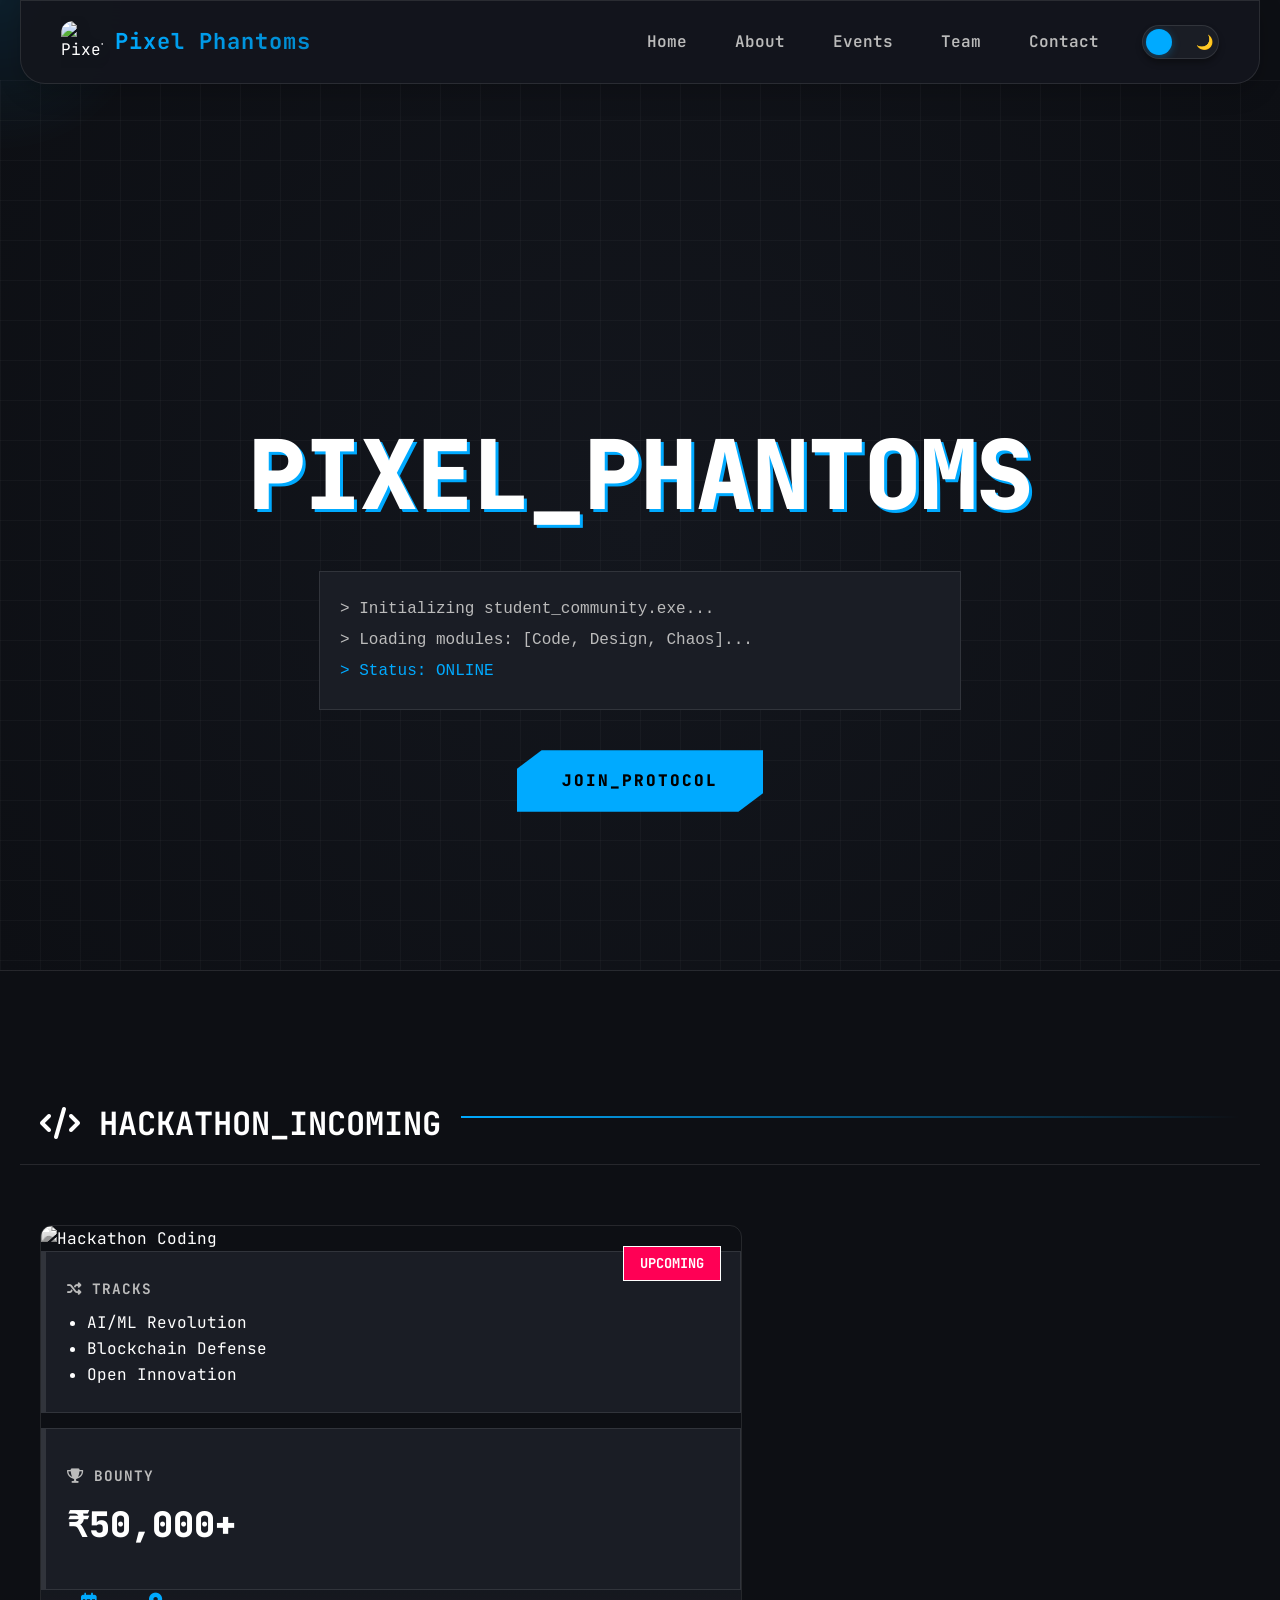
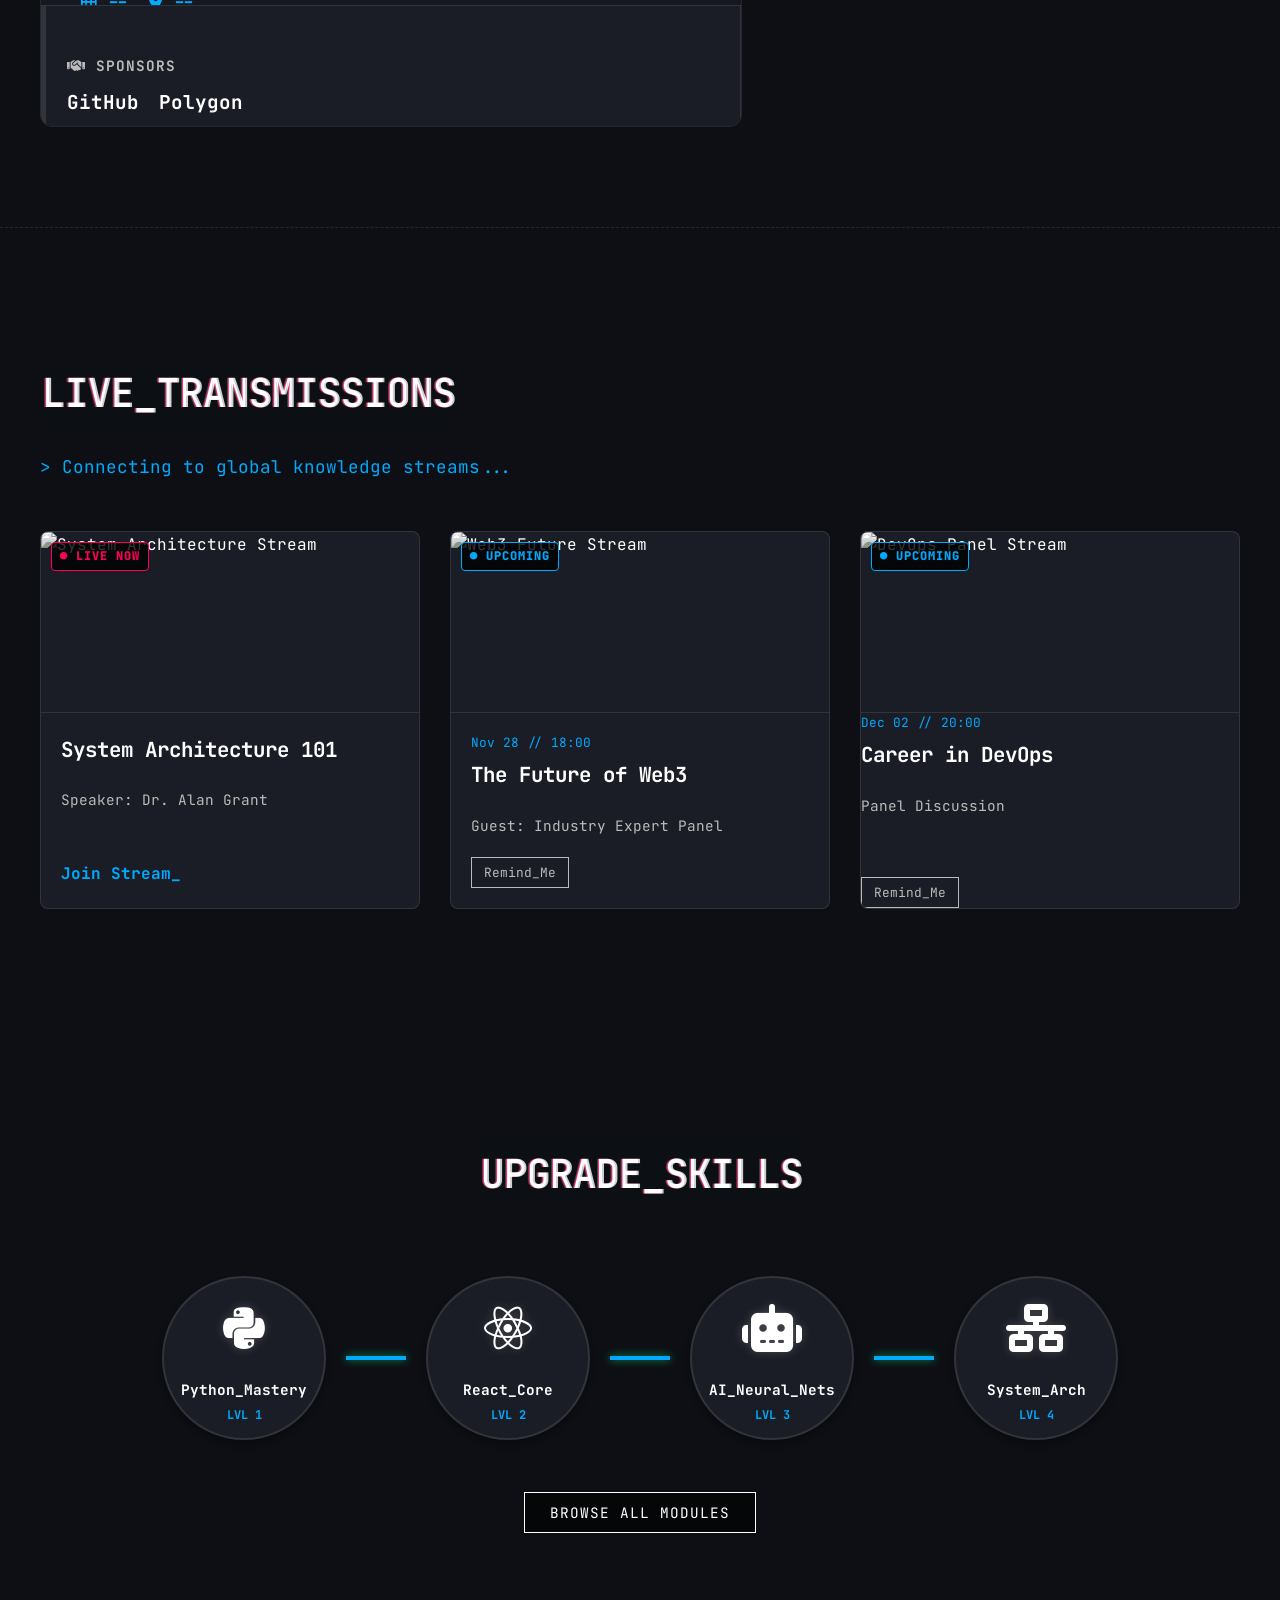
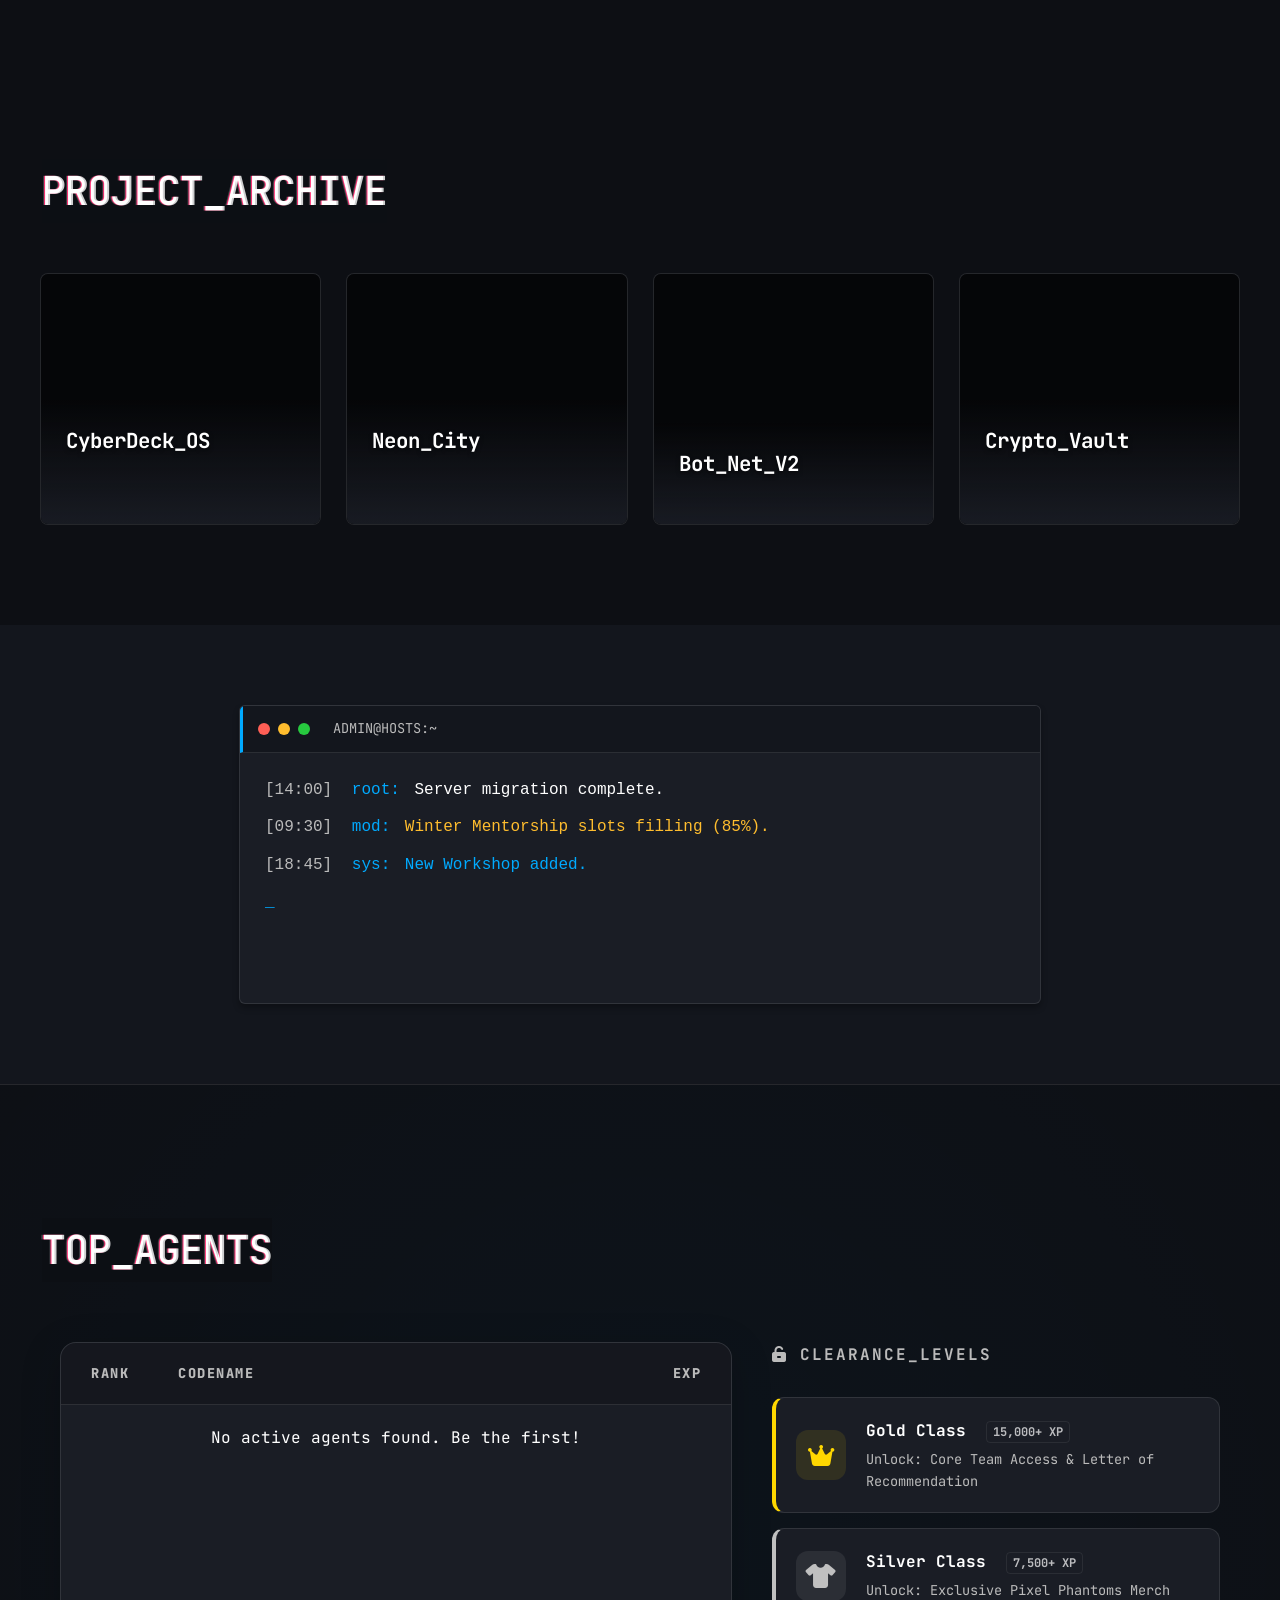
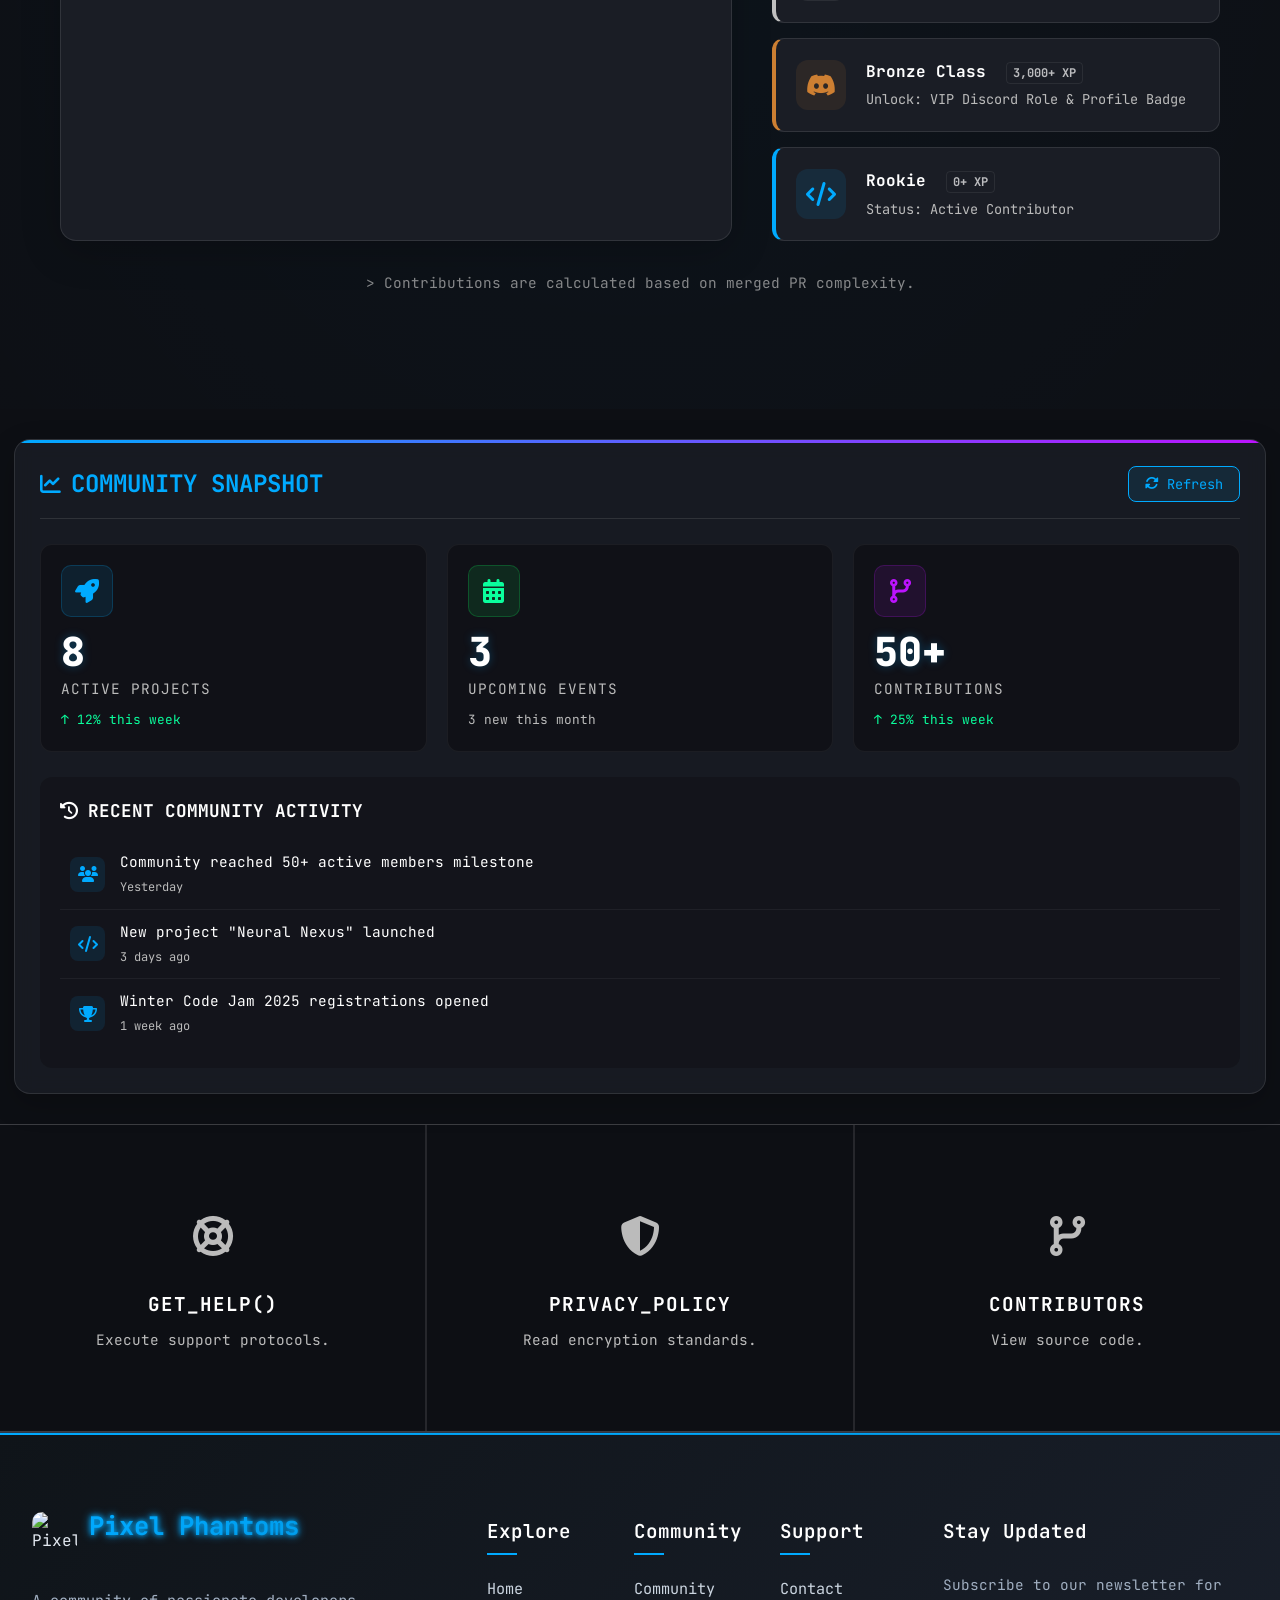
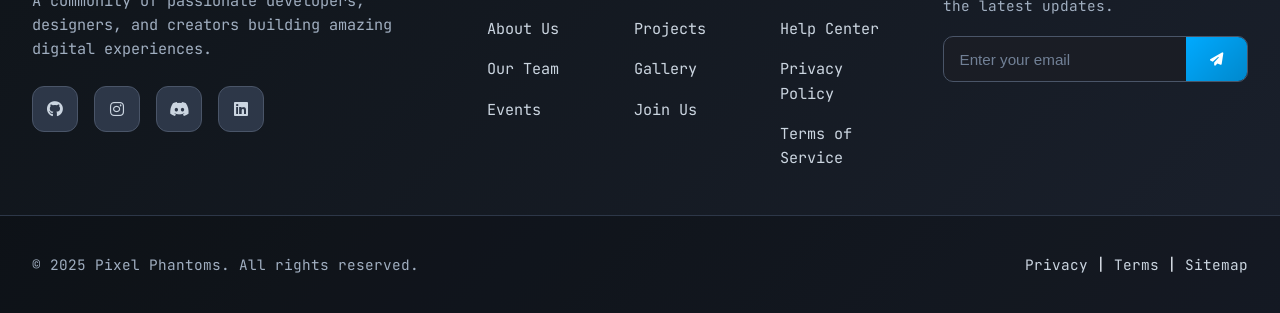
==== commit beb211f2: "Merge pull request #261 from VahantSharma/add-scroll-to-bottom-button Add scroll-to-bottom button wi" ====
--- a/index.html
+++ b/index.html
@@ -8,7 +8,9 @@
     
     <link rel="stylesheet" href="css/style.css">
     <link rel="stylesheet" href="css/share-button.css">
-    <link rel="stylesheet" href="css/home-gsap.min.css">    <link rel="stylesheet" href="css/cursor-effect.css">    <link rel="stylesheet" href="css/back-to-top.min.css">
+    <link rel="stylesheet" href="css/home-gsap.min.css">
+    <link rel="stylesheet" href="css/cursor-effect.css">
+    <link rel="stylesheet" href="css/scroll-buttons.css">
     <link rel="stylesheet" href="css/stats-widget.css">
     <link href="https://fonts.googleapis.com/css2?family=JetBrains+Mono:wght@400;700;800&display=swap" rel="stylesheet">
     <link rel="stylesheet" href="https://cdnjs.cloudflare.com/ajax/libs/font-awesome/6.4.0/css/all.min.css">
@@ -416,10 +418,14 @@
         });
     </script>
 
-    <script src="js/theme.min.js"></script>
-    <script src="js/cursor-effect.js"></script>
-    <script src="js/back-to-top.min.js"></script>
-
+<script src="js/theme.min.js"></script>
+<script src="js/cursor-effect.js"></script>
+<script src="js/scroll-buttons.js"></script>
+<script src="js/home-gsap.min.js"></script>
+<script src="js/home-leaderboard.min.js"></script>
+<script src="js/quick-stats.js"></script>
+<script src="js/theme-enhanced.js"></script>
+<script src="js/share-button.js"></script>
     
     <script>
         // Initialize quick stats widget for home page
--- a/css/scroll-buttons.css
+++ b/css/scroll-buttons.css
@@ -0,0 +1,139 @@
+/* Scroll Buttons - Both Top and Bottom */
+.scroll-button {
+    position: fixed;
+    right: 30px;
+    width: 50px;
+    height: 50px;
+    border: none;
+    border-radius: 50%;
+    cursor: pointer;
+    font-size: 1.2rem;
+    box-shadow: 0 5px 15px rgba(0, 0, 0, 0.3);
+    opacity: 0;
+    visibility: hidden;
+    transition: all 0.4s cubic-bezier(0.4, 0, 0.2, 1);
+    z-index: 9999;
+    display: flex;
+    align-items: center;
+    justify-content: center;
+    color: white;
+}
+
+.scroll-button.visible {
+    opacity: 1;
+    visibility: visible;
+    transform: translateX(0);
+}
+
+#back-to-top {
+    bottom: 100px;
+    background: var(--accent-color, #00aaff);
+    transform: translateX(100px);
+}
+
+#back-to-top:hover {
+    background: linear-gradient(135deg, var(--accent-color), #0088cc);
+    transform: translateY(-5px) scale(1.05);
+    box-shadow: 0 8px 25px rgba(0, 170, 255, 0.5);
+}
+
+#back-to-top:active {
+    transform: translateY(-3px) scale(0.98);
+}
+
+#scroll-to-bottom {
+    bottom: 30px;
+    background: var(--neon-green, #0aff9d);
+    color: #000;
+    transform: translateX(100px);
+}
+
+#scroll-to-bottom:hover {
+    background: linear-gradient(135deg, #0aff9d, #00ff88);
+    transform: translateY(-5px) scale(1.05);
+    box-shadow: 0 8px 25px rgba(10, 255, 157, 0.5);
+}
+
+#scroll-to-bottom:active {
+    transform: translateY(-3px) scale(0.98);
+}
+
+#back-to-top:focus-visible,
+#scroll-to-bottom:focus-visible {
+    outline: 3px solid var(--accent-color);
+    outline-offset: 4px;
+}
+
+.scroll-button::before {
+    content: attr(aria-label);
+    position: absolute;
+    right: calc(100% + 10px);
+    background: rgba(0, 0, 0, 0.9);
+    color: white;
+    padding: 8px 12px;
+    border-radius: 6px;
+    font-size: 0.85rem;
+    white-space: nowrap;
+    opacity: 0;
+    pointer-events: none;
+    transition: opacity 0.3s ease;
+    font-family: inherit;
+}
+
+.scroll-button:hover::before {
+    opacity: 1;
+}
+
+@media (max-width: 768px) {
+    .scroll-button {
+        right: 20px;
+        width: 45px;
+        height: 45px;
+        font-size: 1rem;
+    }
+    
+    #back-to-top {
+        bottom: 80px;
+    }
+    
+    #scroll-to-bottom {
+        bottom: 20px;
+    }
+    
+    .scroll-button::before {
+        display: none;
+    }
+}
+
+@media (max-width: 480px) {
+    .scroll-button {
+        right: 15px;
+        width: 40px;
+        height: 40px;
+        font-size: 0.9rem;
+    }
+    
+    #back-to-top {
+        bottom: 70px;
+    }
+    
+    #scroll-to-bottom {
+        bottom: 15px;
+    }
+}
+
+@media (prefers-reduced-motion: reduce) {
+    .scroll-button {
+        transition: opacity 0.2s ease, visibility 0.2s ease;
+    }
+    
+    .scroll-button:hover {
+        transform: none;
+    }
+}
+
+@media (prefers-contrast: high) {
+    .scroll-button {
+        border: 2px solid currentColor;
+    }
+}
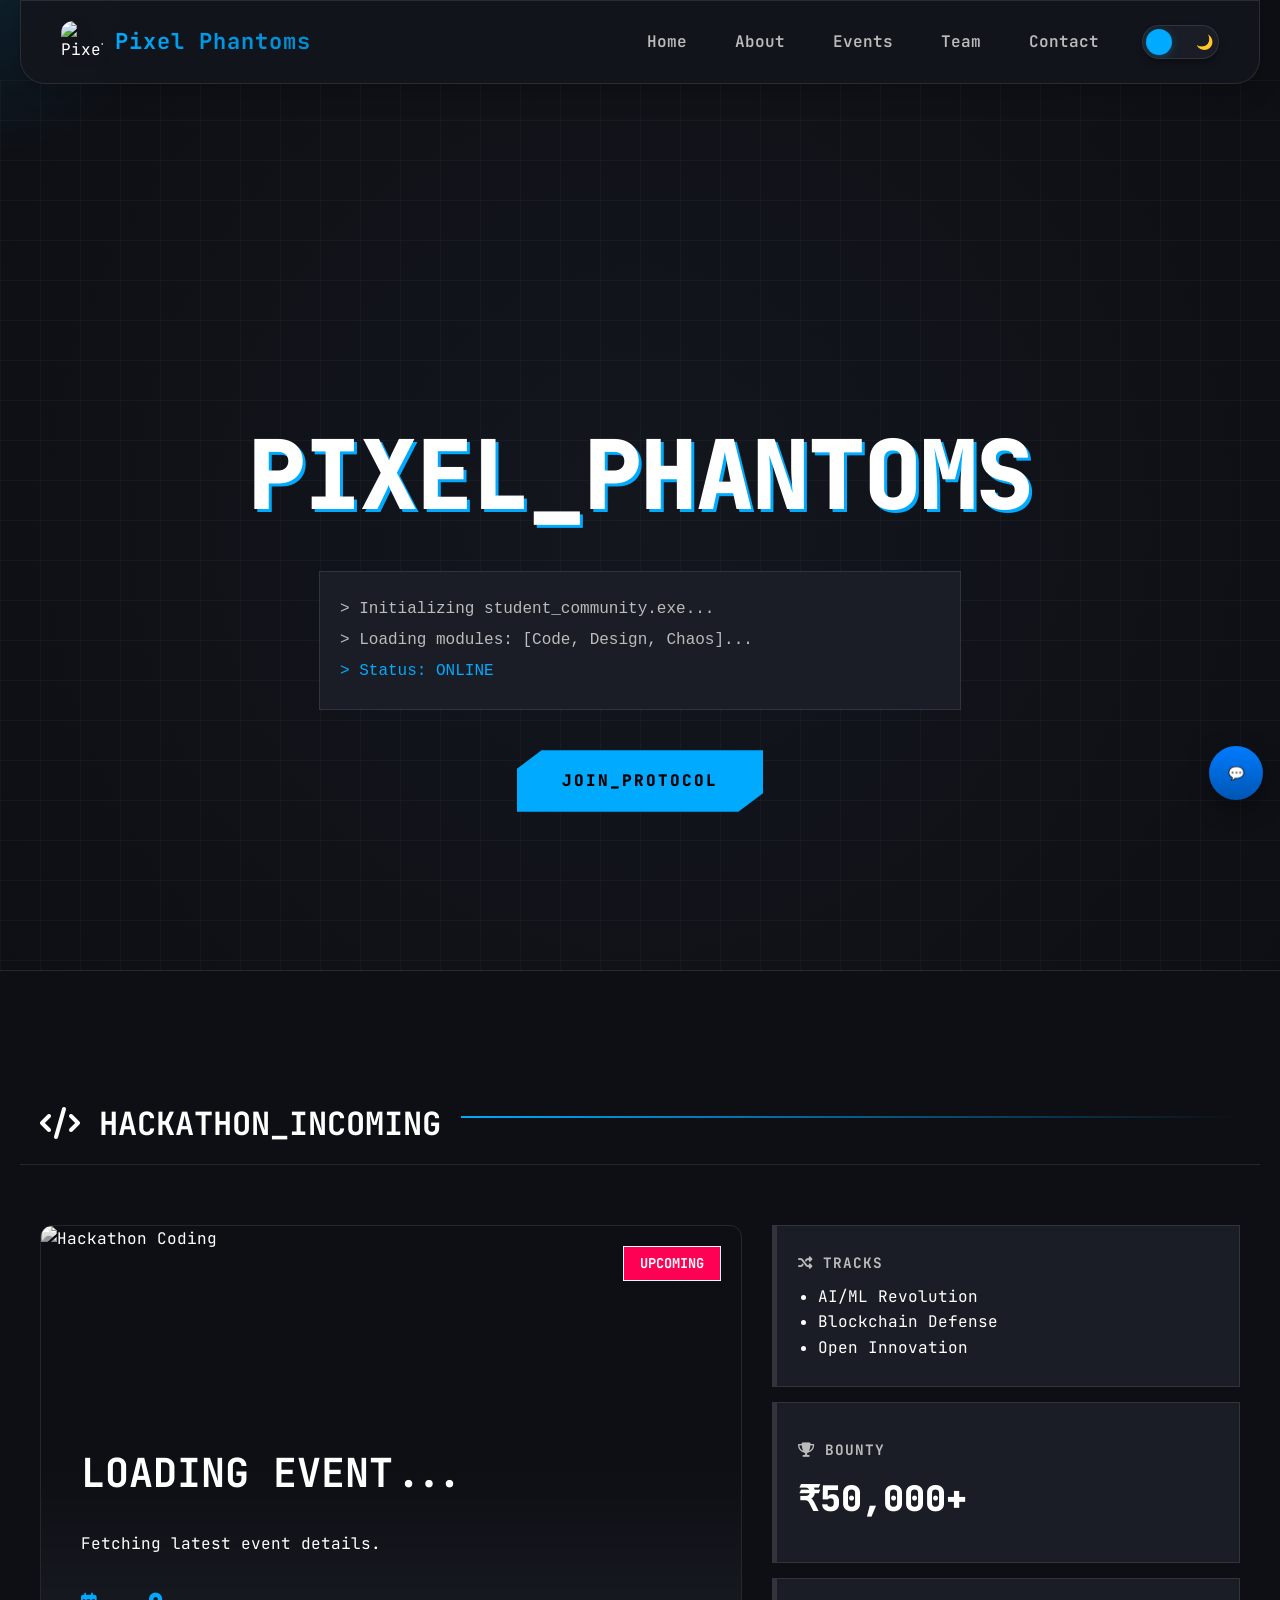
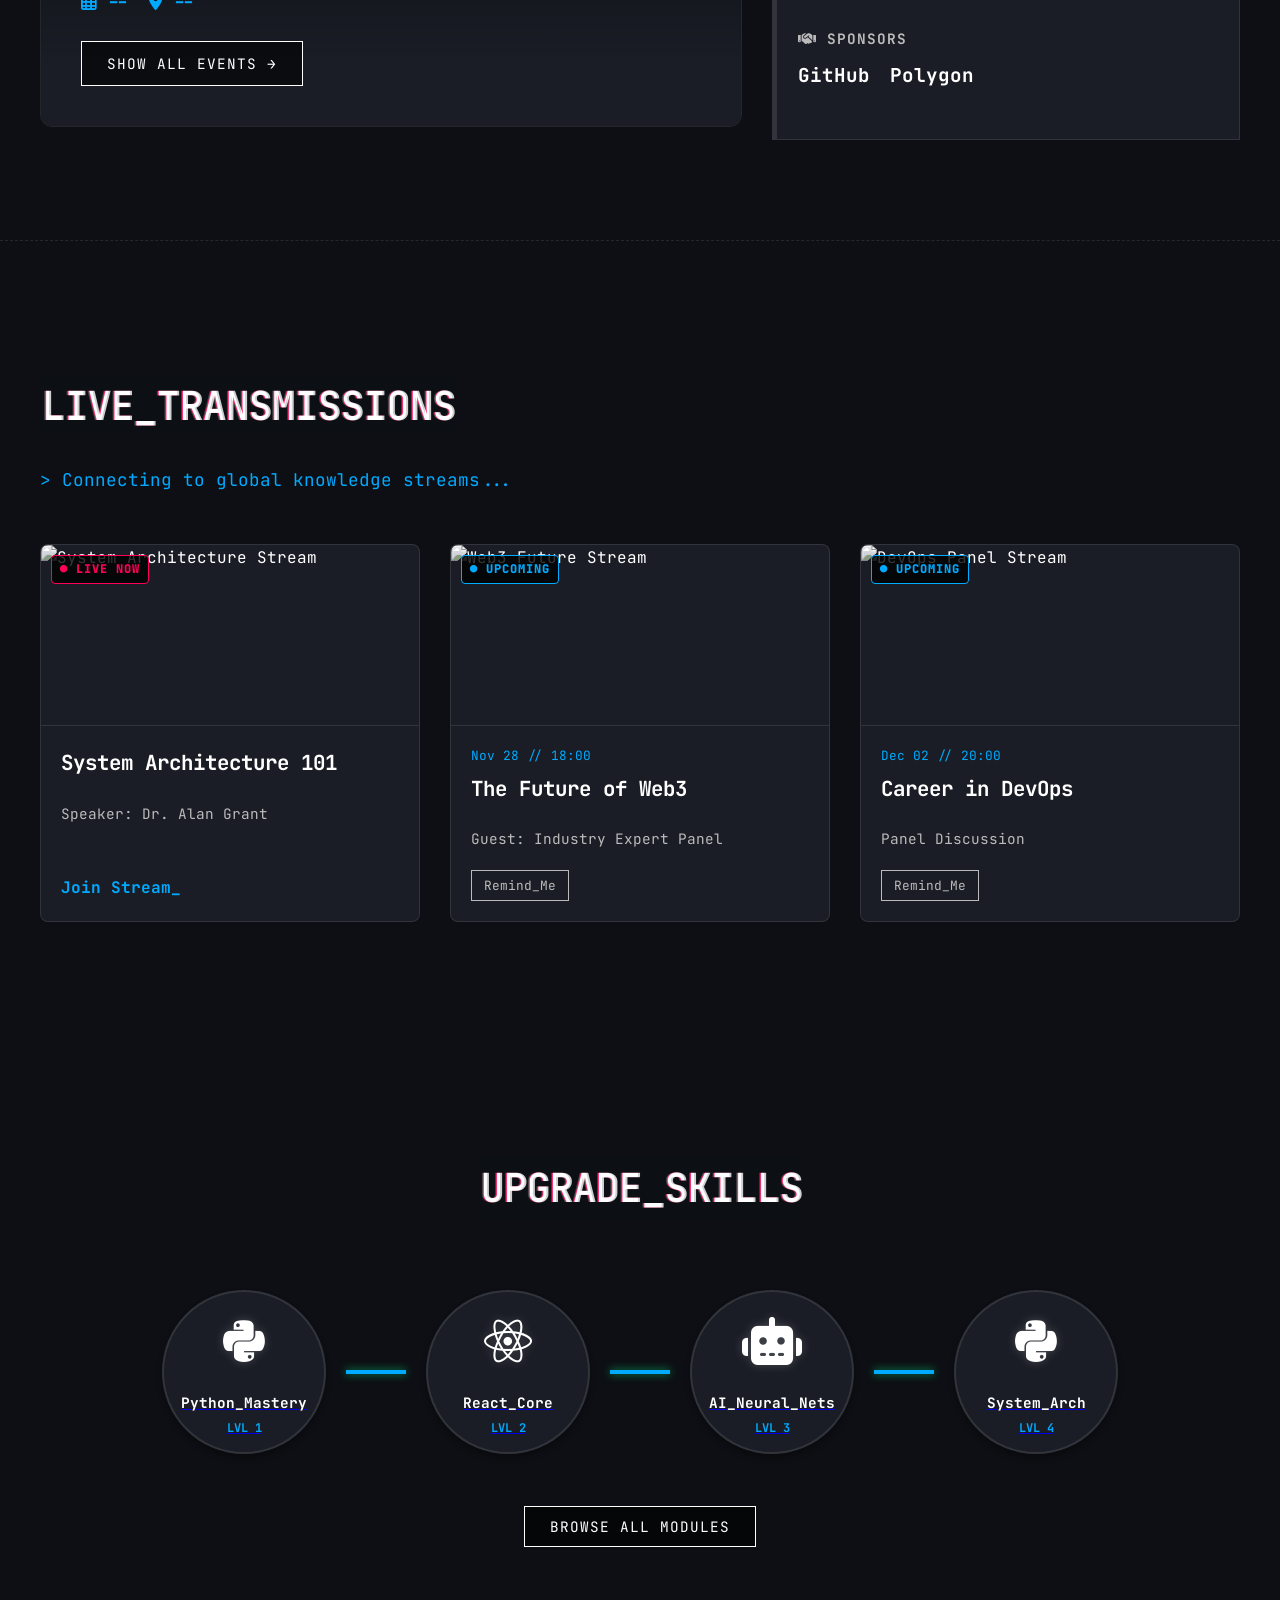
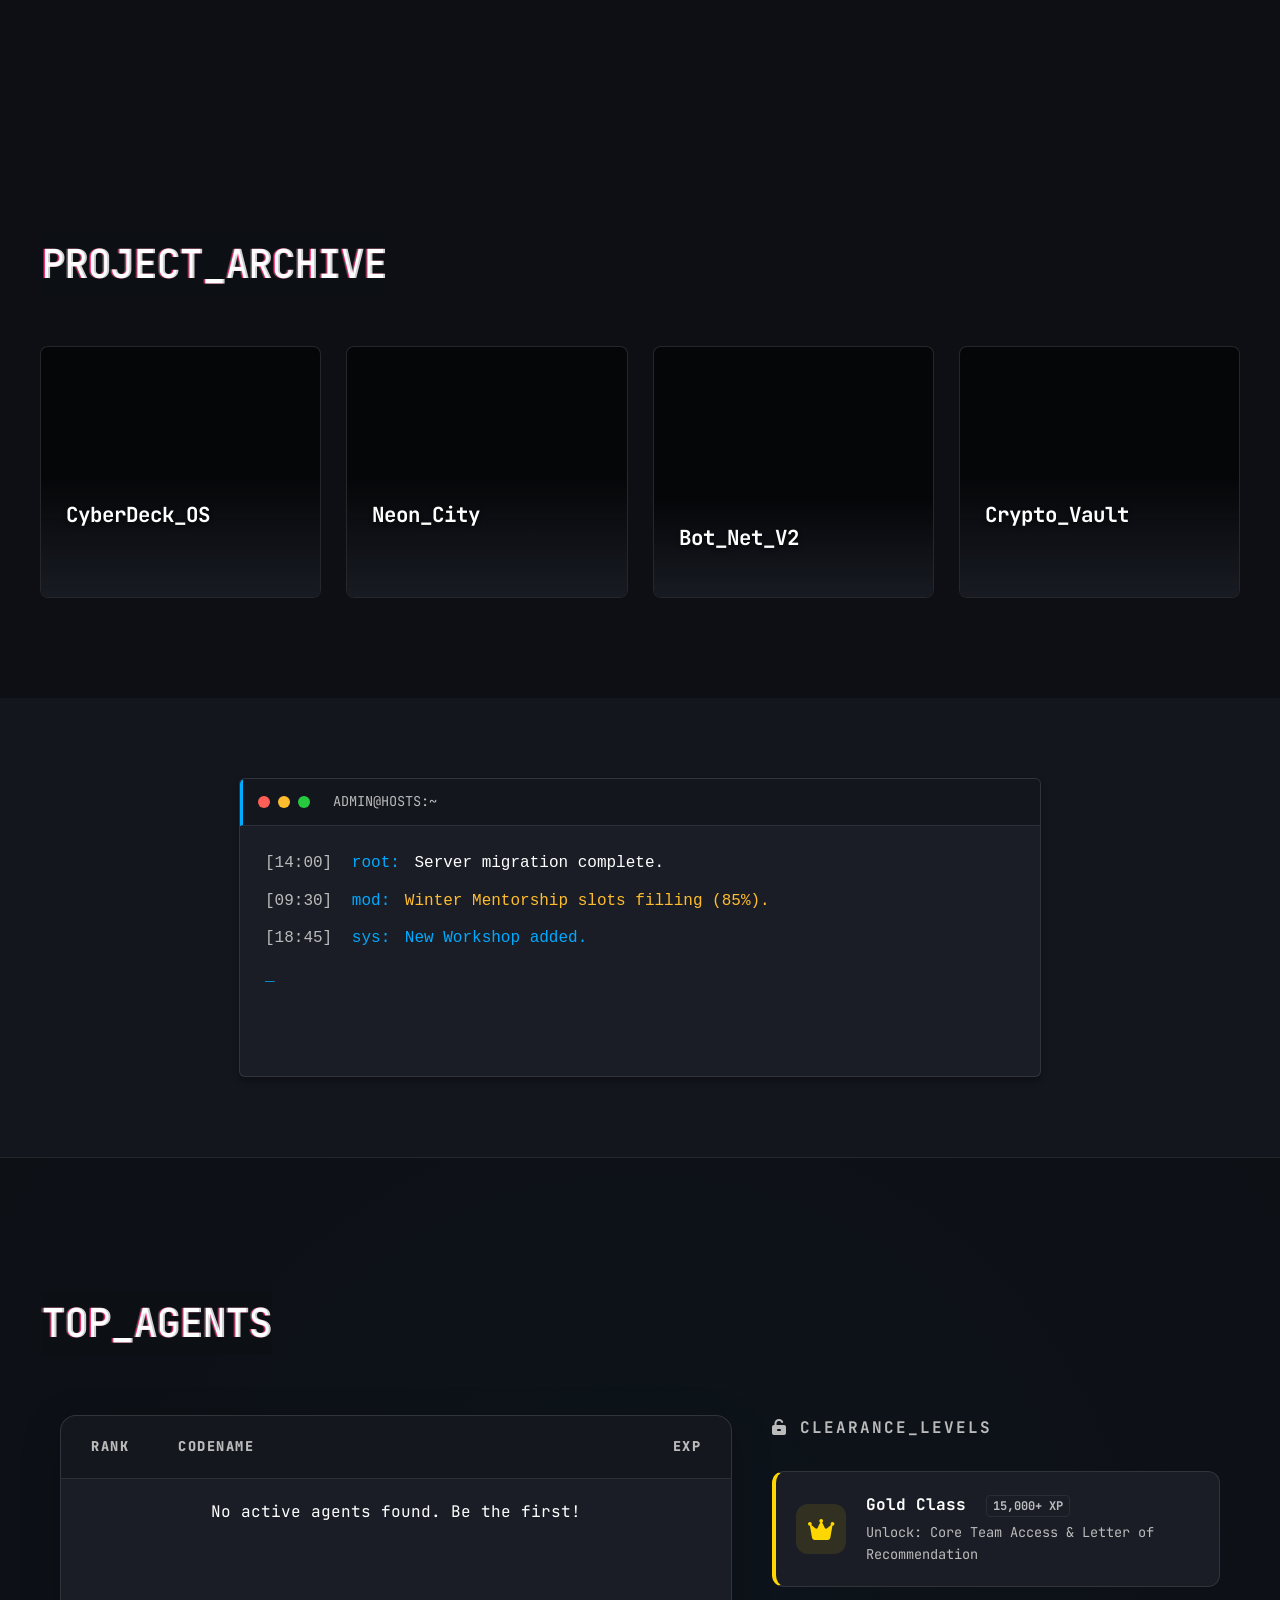
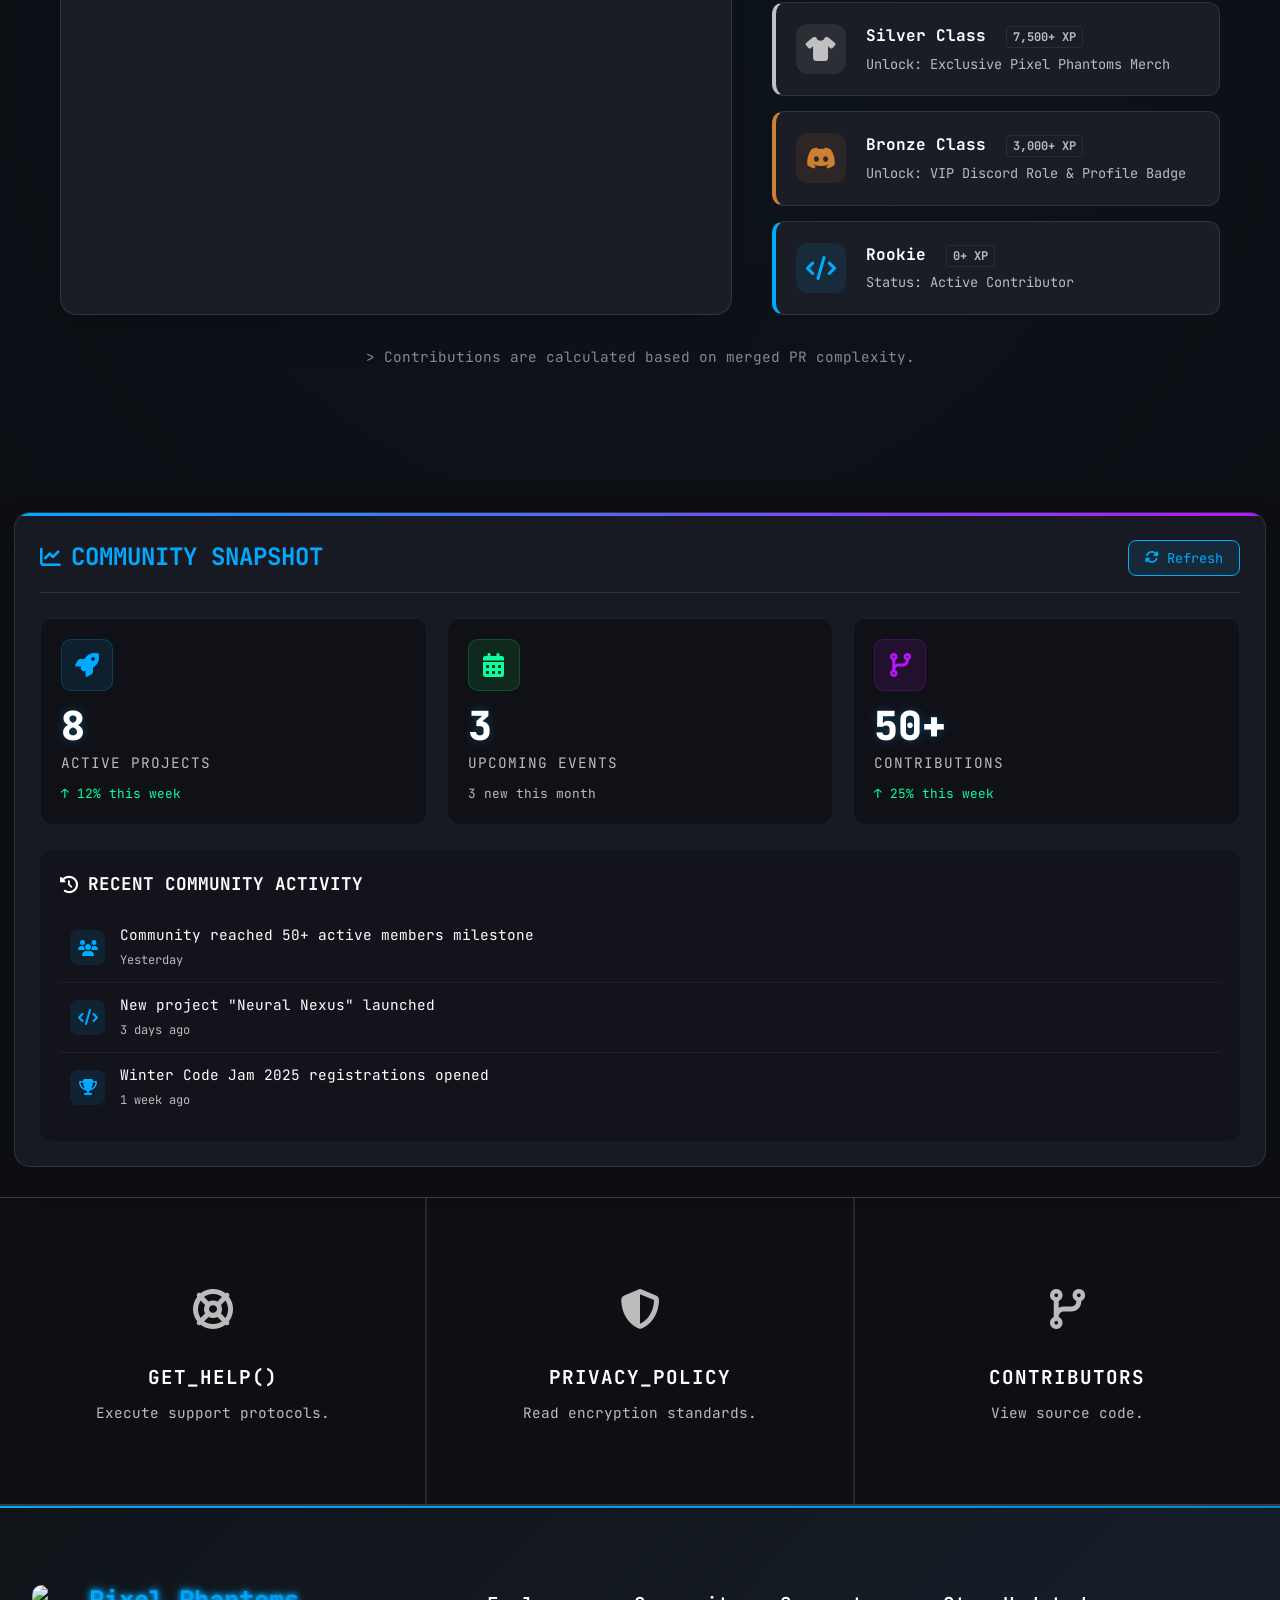
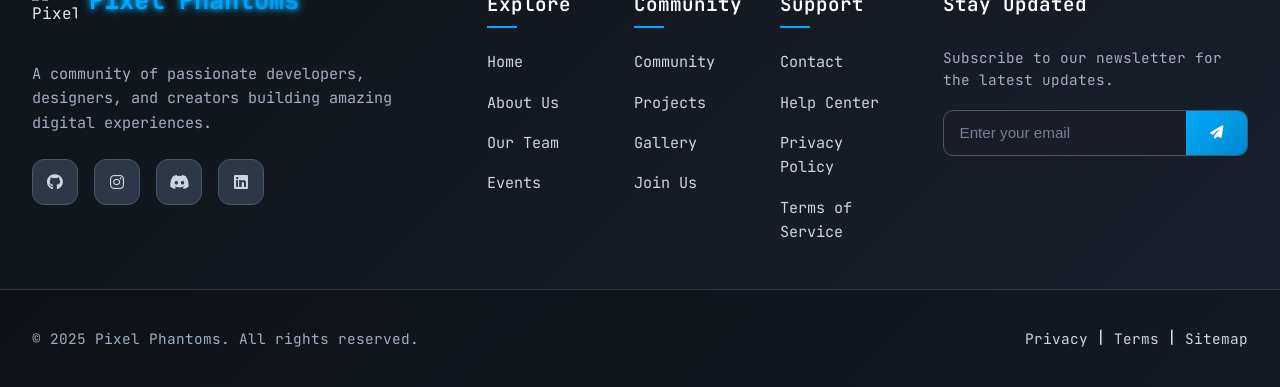
==== commit 4944d10a: "modified:   index.html" ====
--- a/index.html
+++ b/index.html
@@ -1,11 +1,13 @@
 <!DOCTYPE html>
 <html lang="en">
-<head>
-    <meta charset="UTF-8">
-    <meta name="viewport" content="width=device-width, initial-scale=1.0">
+  <head>
+    <meta charset="UTF-8" />
+    <meta name="viewport" content="width=device-width, initial-scale=1.0" />
     <title>Pixel Phantoms | The Future of Tech</title>
     <link rel="icon" href="assets/logo.png">
     
+    <link rel="stylesheet" href="css/scroll-progress.css">
+    <link rel="stylesheet" href="css/style.min.css">
     <link rel="stylesheet" href="css/style.css">
     <link rel="stylesheet" href="css/share-button.css">
     <link rel="stylesheet" href="css/home-gsap.min.css">
@@ -17,387 +19,514 @@
     
 </head>
 <body class="hacker-theme">
+    <div id="scroll-progress-container">
+        <div id="scroll-progress-bar"></div>
+    </div>
 
     <!-- SKIP TO CONTENT LINK (ACCESSIBILITY) -->
     <a href="#main-content" class="skip-to-content" id="skip-link">
-        <i class="fas fa-forward" aria-hidden="true"></i> Skip to Main Content
+      <i class="fas fa-forward" aria-hidden="true"></i> Skip to Main Content
     </a>
 
     <div id="cursor-highlight"></div>
     <div id="navbar-placeholder"></div>
 
     <main id="main-content" tabindex="-1">
-        <section class="hero-section" id="hero">
-            <div class="grid-overlay" aria-hidden="true"></div>
-            <div class="hero-content">
-                <h1 class="hero-glitch" data-text="PIXEL_PHANTOMS">
-                    <span aria-hidden="true">PIXEL_PHANTOMS</span>
-                    <span class="sr-only">Pixel Phantoms</span>
-                </h1>
-                <div class="terminal-box" role="status" aria-live="polite">
-                    <p class="console-text">> Initializing student_community.exe...</p>
-                    <p class="console-text">> Loading modules: [Code, Design, Chaos]...</p>
-                    <p class="console-text success">> Status: ONLINE</p>
+      <section class="hero-section" id="hero">
+        <div class="grid-overlay" aria-hidden="true"></div>
+        <div class="hero-content">
+          <h1 class="hero-glitch" data-text="PIXEL_PHANTOMS">
+            <span aria-hidden="true">PIXEL_PHANTOMS</span>
+            <span class="sr-only">Pixel Phantoms</span>
+          </h1>
+          <div class="terminal-box" role="status" aria-live="polite">
+            <p class="console-text">> Initializing student_community.exe...</p>
+            <p class="console-text">
+              > Loading modules: [Code, Design, Chaos]...
+            </p>
+            <p class="console-text success">> Status: ONLINE</p>
+          </div>
+
+          <div class="hero-cta-group">
+            <a href="pages/join-us.html" class="btn-cyber">
+              <span class="btn-content">JOIN_PROTOCOL</span>
+              <span class="btn-glitch" aria-hidden="true"></span>
+              <span class="sr-only">Join Pixel Phantoms Community</span>
+            </a>
+          </div>
+        </div>
+      </section>
+
+      <section class="hackathon-spotlight" aria-labelledby="hackathon-heading">
+        <div class="section-header-terminal">
+          <h2 id="hackathon-heading">
+            <i class="fas fa-code" aria-hidden="true"></i> HACKATHON_INCOMING
+          </h2>
+          <div class="line-scanner" aria-hidden="true"></div>
+        </div>
+        <div class="hackathon-layout">
+          <div class="hack-main-card" data-tilt>
+            <div class="hack-badge blink" id="home-event-status">UPCOMING</div>
+            <img
+              src="https://picsum.photos/seed/hackathon_hero/800/600"
+              alt="Hackathon Coding"
+              class="hack-bg-img"
+              loading="lazy"
+            />
+            <div class="hack-overlay">
+              <h3 id="home-event-title">Loading Event...</h3>
+              <p id="home-event-desc">Fetching latest event details.</p>
+              <div class="hack-meta">
+                <span id="home-event-date">
+                  <i class="far fa-calendar-alt"></i> --
+                </span>
+                <span id="home-event-location">
+                  <i class="fas fa-map-marker-alt"></i> --
+                </span>
+              </div>
+              <a href="events.html" class="btn-hollow">Show All Events →</a>
+            </div>
+          </div>
+          <div class="hack-details-grid">
+            <div class="detail-box track-box">
+              <h4><i class="fas fa-random" aria-hidden="true"></i> Tracks</h4>
+              <ul>
+                <li>AI/ML Revolution</li>
+                <li>Blockchain Defense</li>
+                <li>Open Innovation</li>
+              </ul>
+            </div>
+            <div class="detail-box prize-box">
+              <h4><i class="fas fa-trophy" aria-hidden="true"></i> Bounty</h4>
+              <p class="prize-pool">₹50,000+</p>
+            </div>
+            <div class="detail-box sponsors-box">
+              <h4>
+                <i class="fas fa-handshake" aria-hidden="true"></i> Sponsors
+              </h4>
+              <div class="sponsor-logos">
+                <span>GitHub</span> <span>Polygon</span>
+              </div>
+            </div>
+          </div>
+        </div>
+      </section>
+
+      <section class="cyber-seminars" aria-labelledby="seminars-heading">
+        <div class="container">
+          <h2
+            class="section-header-glitch"
+            data-text="LIVE_TRANSMISSIONS"
+            id="seminars-heading"
+          >
+            <span aria-hidden="true">LIVE_TRANSMISSIONS</span>
+            <span class="sr-only">Live Transmissions</span>
+          </h2>
+          <p class="section-sub">> Connecting to global knowledge streams...</p>
+
+          <div class="seminar-grid">
+            <div class="seminar-card reveal-card">
+              <div class="sem-status live">● LIVE NOW</div>
+              <img
+                src="https://picsum.photos/seed/tech_talk/400/250"
+                alt="System Architecture Stream"
+                class="sem-img"
+                loading="lazy"
+              />
+              <div class="sem-info">
+                <h3>System Architecture 101</h3>
+                <p>Speaker: Dr. Alan Grant</p>
+                <a href="#" class="link-terminal"
+                  >Join Stream<span aria-hidden="true">_</span></a
+                >
+              </div>
+            </div>
+            <div class="seminar-card reveal-card">
+              <div class="sem-status upcoming">● UPCOMING</div>
+              <img
+                src="https://picsum.photos/seed/web3_future/400/250"
+                alt="Web3 Future Stream"
+                class="sem-img"
+                loading="lazy"
+              />
+              <div class="sem-info">
+                <div class="sem-date">Nov 28 // 18:00</div>
+                <h3>The Future of Web3</h3>
+                <p>Guest: Industry Expert Panel</p>
+                <button class="btn-sm">Remind_Me</button>
+              </div>
+            </div>
+            <div class="seminar-card reveal-card">
+              <div class="sem-status upcoming">● UPCOMING</div>
+              <img
+                src="https://picsum.photos/seed/devops_career/400/250"
+                alt="DevOps Panel Stream"
+                class="sem-img"
+                loading="lazy"
+              />
+              <div class="sem-info">
+                <div class="sem-date">Dec 02 // 20:00</div>
+                <h3>Career in DevOps</h3>
+                <p>Panel Discussion</p>
+                <button class="btn-sm">Remind_Me</button>
+              </div>
+            </div>
+          </div>
+        </div>
+      </section>
+
+      <section class="skill-tree-section" aria-labelledby="skills-heading">
+        <div class="container">
+          <h2
+            class="section-header-glitch"
+            data-text="UPGRADE_SKILLS"
+            id="skills-heading"
+          >
+            <span aria-hidden="true">UPGRADE_SKILLS</span>
+            <span class="sr-only">Upgrade Skills</span>
+          </h2>
+
+          <div class="skill-path-wrapper">
+            <a href="pages/python-road.html" class="skill-node reveal-node">
+              <div class="node-icon">
+                <i class="fab fa-python" aria-hidden="true"></i>
+              </div>
+              <h4>Python_Mastery</h4>
+              <span class="node-level">Lvl 1</span>
+            </a>
+            
+            <div class="connector reveal-node" aria-hidden="true"></div>
+
+            <a href="pages/react-road.html" class="skill-node reveal-node">
+              <div class="node-icon">
+                <i class="fab fa-react" aria-hidden="true"></i>
+              </div>
+              <h4>React_Core</h4>
+              <span class="node-level">Lvl 2</span>
+            </a>
+
+            <div class="connector reveal-node" aria-hidden="true"></div>
+
+            <a href="pages/ai-roadmap.html" class="skill-node reveal-node">
+              <div class="node-icon">
+                <i class="fas fa-robot" aria-hidden="true"></i>
+              </div>
+              <h4>AI_Neural_Nets</h4>
+              <span class="node-level">Lvl 3</span>
+            </a>
+
+            <div class="connector reveal-node" aria-hidden="true"></div>
+
+            <a href="pages/system-design-road.html" class="skill-node reveal-node">
+              <div class="node-icon">
+              <i class="fab fa-python" aria-hidden="true"></i>
+              </div>
+              <h4>System_Arch</h4>
+              <span class="node-level">Lvl 4</span>
+            </a>
+          <div class="center-btn">
+            <a href="events.html" class="btn-hollow">Browse All Modules</a>
+          </div>
+        </div>
+      </section>
+
+      <section class="project-mainframe" aria-labelledby="projects-heading">
+        <div class="container">
+          <h2
+            class="section-header-glitch"
+            data-text="PROJECT_ARCHIVE"
+            id="projects-heading"
+          >
+            <span aria-hidden="true">PROJECT_ARCHIVE</span>
+            <span class="sr-only">Project Archive</span>
+          </h2>
+          <div class="project-matrix">
+            <article
+              class="proj-card"
+              style="
+                background-image: url('https://picsum.photos/seed/p1/400/300');
+              "
+            >
+              <div class="proj-content">
+                <h3>CyberDeck_OS</h3>
+                <p>A custom Linux distro for hackers.</p>
+              </div>
+            </article>
+            <article
+              class="proj-card"
+              style="
+                background-image: url('https://picsum.photos/seed/p2/400/300');
+              "
+            >
+              <div class="proj-content">
+                <h3>Neon_City</h3>
+                <p>WebGL interactive experience.</p>
+              </div>
+            </article>
+            <article
+              class="proj-card"
+              style="
+                background-image: url('https://picsum.photos/seed/p3/400/300');
+              "
+            >
+              <div class="proj-content">
+                <h3>Bot_Net_V2</h3>
+                <p>Discord automation bot.</p>
+              </div>
+            </article>
+            <article
+              class="proj-card"
+              style="
+                background-image: url('https://picsum.photos/seed/p4/400/300');
+              "
+            >
+              <div class="proj-content">
+                <h3>Crypto_Vault</h3>
+                <p>Secure decentralized storage.</p>
+              </div>
+            </article>
+          </div>
+        </div>
+      </section>
+
+      <section class="terminal-updates" aria-label="Community Updates">
+        <div class="terminal-window">
+          <div class="terminal-header">
+            <span class="dot red" aria-hidden="true"></span>
+            <span class="dot yellow" aria-hidden="true"></span>
+            <span class="dot green" aria-hidden="true"></span>
+            <span class="title">admin@hosts:~</span>
+          </div>
+          <div class="terminal-body">
+            <div class="log-entry">
+              <span class="timestamp">[14:00]</span>
+              <span class="user">root:</span>
+              <span class="msg">Server migration complete.</span>
+            </div>
+            <div class="log-entry">
+              <span class="timestamp">[09:30]</span>
+              <span class="user">mod:</span>
+              <span class="msg warning"
+                >Winter Mentorship slots filling (85%).</span
+              >
+            </div>
+            <div class="log-entry">
+              <span class="timestamp">[18:45]</span>
+              <span class="user">sys:</span>
+              <span class="msg highlight">New Workshop added.</span>
+            </div>
+            <div class="typing-indicator" aria-hidden="true">_</div>
+          </div>
+        </div>
+      </section>
+
+      <section
+        class="leaderboard-preview"
+        aria-labelledby="leaderboard-heading"
+      >
+        <div class="container">
+          <h2
+            class="section-header-glitch"
+            data-text="TOP_AGENTS"
+            id="leaderboard-heading"
+          >
+            <span aria-hidden="true">TOP_AGENTS</span>
+            <span class="sr-only">Top Contributors Leaderboard</span>
+          </h2>
+
+          <div class="lb-layout">
+            <div class="lb-main">
+              <div class="lb-header">
+                <span>RANK</span>
+                <span>CODENAME</span>
+                <span class="text-right">EXP</span>
+              </div>
+              <div class="lb-rows-container" id="lb-rows">
+                <div class="lb-loader">Scanning database...</div>
+              </div>
+            </div>
+
+            <aside class="league-system" aria-label="Clearance Levels">
+              <h3 class="sys-header">
+                <i class="fas fa-unlock-alt" aria-hidden="true"></i>
+                CLEARANCE_LEVELS
+              </h3>
+
+              <div class="league-card gold">
+                <div class="league-icon">
+                  <i class="fas fa-crown" aria-hidden="true"></i>
                 </div>
-                
-                <div class="hero-cta-group">
-                    <a href="pages/join-us.html" class="btn-cyber">
-                        <span class="btn-content">JOIN_PROTOCOL</span>
-                        <span class="btn-glitch" aria-hidden="true"></span>
-                        <span class="sr-only">Join Pixel Phantoms Community</span>
-                    </a>
+                <div class="league-info">
+                  <h4>Gold Class <span class="xp-req">15,000+ XP</span></h4>
+                  <p>Unlock: Core Team Access & Letter of Recommendation</p>
                 </div>
-            </div>
-        </section>
-
-        <section class="hackathon-spotlight" aria-labelledby="hackathon-heading">
-            <div class="section-header-terminal">
-                <h2 id="hackathon-heading"><i class="fas fa-code" aria-hidden="true"></i> HACKATHON_INCOMING</h2>
-                <div class="line-scanner" aria-hidden="true"></div>
-            </div>
-            <div class="hackathon-layout">
-                <div class="hack-main-card" data-tilt>
-                    <div class="hack-badge blink" id="home-event-status">UPCOMING</div>
-                    <img src="https://picsum.photos/seed/hackathon_hero/800/600" alt="Hackathon Coding" class="hack-bg-img" loading="lazy">
-                    <div class="hack-overlay">
-                        <h3 id="home-event-title">Loading Event...</h3>
-<p id="home-event-desc">Fetching latest event details.</p>
-<div class="hack-meta">
-  <span id="home-event-date">
-    <i class="far fa-calendar-alt"></i> --
-  </span>
-  <span id="home-event-location">
-    <i class="fas fa-map-marker-alt"></i> --
-  </span>
-</div>
-<a href="events.html" class="btn-hollow">Show All Events →</a>
-
-                    </div>
-                </article>
-                <div class="hack-details-grid">
-                    <div class="detail-box track-box">
-                        <h4><i class="fas fa-random" aria-hidden="true"></i> Tracks</h4>
-                        <ul>
-                            <li>AI/ML Revolution</li>
-                            <li>Blockchain Defense</li>
-                            <li>Open Innovation</li>
-                        </ul>
-                    </div>
-                    <div class="detail-box prize-box">
-                        <h4><i class="fas fa-trophy" aria-hidden="true"></i> Bounty</h4>
-                        <p class="prize-pool">₹50,000+</p>
-                    </div>
-                    <div class="detail-box sponsors-box">
-                        <h4><i class="fas fa-handshake" aria-hidden="true"></i> Sponsors</h4>
-                        <div class="sponsor-logos">
-                            <span>GitHub</span> <span>Polygon</span>
-                        </div>
-                    </div>
+              </div>
+
+              <div class="league-card silver">
+                <div class="league-icon">
+                  <i class="fas fa-tshirt" aria-hidden="true"></i>
                 </div>
-            </div>
-        </section>
-
-        <section class="cyber-seminars" aria-labelledby="seminars-heading">
-            <div class="container">
-                <h2 class="section-header-glitch" data-text="LIVE_TRANSMISSIONS" id="seminars-heading">
-                    <span aria-hidden="true">LIVE_TRANSMISSIONS</span>
-                    <span class="sr-only">Live Transmissions</span>
-                </h2>
-                <p class="section-sub">> Connecting to global knowledge streams...</p>
-                
-                <div class="seminar-grid">
-                    <div class="seminar-card reveal-card">
-                        <div class="sem-status live">● LIVE NOW</div>
-                        <img src="https://picsum.photos/seed/tech_talk/400/250" alt="System Architecture Stream" class="sem-img" loading="lazy">
-                        <div class="sem-info">
-                            <h3>System Architecture 101</h3>
-                            <p>Speaker: Dr. Alan Grant</p>
-                            <a href="#" class="link-terminal">Join Stream<span aria-hidden="true">_</span></a>
-                        </div>
-                    </div>
-                    <div class="seminar-card reveal-card">
-                        <div class="sem-status upcoming">● UPCOMING</div>
-                        <img src="https://picsum.photos/seed/web3_future/400/250" alt="Web3 Future Stream" class="sem-img" loading="lazy">
-                        <div class="sem-info">
-                            <div class="sem-date">Nov 28 // 18:00</div>
-                            <h3>The Future of Web3</h3>
-                            <p>Guest: Industry Expert Panel</p>
-                            <button class="btn-sm">Remind_Me</button>
-                        </div>
-                    </div>
-                    <div class="seminar-card reveal-card">
-                        <div class="sem-status upcoming">● UPCOMING</div>
-                        <img src="https://picsum.photos/seed/devops_career/400/250" alt="DevOps Panel Stream" class="sem-img" loading="laz                        <div class="sem-info">
-                            <div class="sem-date">Dec 02 // 20:00</div>
-                            <h3>Career in DevOps</h3>
-                            <p>Panel Discussion</p>
-                            <button class="btn-sm">Remind_Me</button>
-                        </div>
-                    </article>
+                <div class="league-info">
+                  <h4>Silver Class <span class="xp-req">7,500+ XP</span></h4>
+                  <p>Unlock: Exclusive Pixel Phantoms Merch</p>
                 </div>
-            </div>
-        </section>
-
-        <section class="skill-tree-section" aria-labelledby="skills-heading">
-            <div class="container">
-                <h2 class="section-header-glitch" data-text="UPGRADE_SKILLS" id="skills-heading">
-                    <span aria-hidden="true">UPGRADE_SKILLS</span>
-                    <span class="sr-only">Upgrade Skills</span>
-                </h2>
-                
-                <div class="skill-path-wrapper">
-                    <div class="skill-node reveal-node">
-                        <div class="node-icon"><i class="fab fa-python" aria-hidden="true"></i></div>
-                        <h4>Python_Mastery</h4>
-                        <span class="node-level">Lvl 1</span>
-                    </div>
-                    
-                    <div class="connector reveal-node" aria-hidden="true"></div> 
-                    
-                    <div class="skill-node reveal-node">
-                        <div class="node-icon"><i class="fab fa-react" aria-hidden="true"></i></div>
-                        <h4>React_Core</h4>
-                        <span class="node-level">Lvl 2</span>
-                    </div>
-                    
-                    <div class="connector reveal-node" aria-hidden="true"></div> 
-                    
-                    <div class="skill-node reveal-node">
-                        <div class="node-icon"><i class="fas fa-robot" aria-hidden="true"></i></div>
-                        <h4>AI_Neural_Nets</h4>
-                        <span class="node-level">Lvl 3</span>
-                    </div>
-                    
-                    <div class="connector reveal-node" aria-hidden="true"></div> 
-                    
-                    <div class="skill-node reveal-node">
-                        <div class="node-icon"><i class="fas fa-network-wired" aria-hidden="true"></i></div>
-                        <h4>System_Arch</h4>
-                        <span class="node-level">Lvl 4</span>
-                    </div>
+              </div>
+
+              <div class="league-card bronze">
+                <div class="league-icon">
+                  <i class="fab fa-discord" aria-hidden="true"></i>
                 </div>
-                
-                <div class="center-btn">
-                    <a href="events.html" class="btn-hollow">Browse All Modules</a>
+                <div class="league-info">
+                  <h4>Bronze Class <span class="xp-req">3,000+ XP</span></h4>
+                  <p>Unlock: VIP Discord Role & Profile Badge</p>
                 </div>
-            </div>
-        </section>
-
-        <section class="project-mainframe" aria-labelledby="projects-heading">
-            <div class="container">
-                <h2 class="section-header-glitch" data-text="PROJECT_ARCHIVE" id="projects-heading">
-                    <span aria-hidden="true">PROJECT_ARCHIVE</span>
-                    <span class="sr-only">Project Archive</span>
-                </h2>
-                <div class="project-matrix">
-                    <article class="proj-card" style="background-image: url('https://picsum.photos/seed/p1/400/300');">
-                        <div class="proj-content">
-                            <h3>CyberDeck_OS</h3>
-                            <p>A custom Linux distro for hackers.</p>
-                        </div>
-                    </article>
-                    <article class="proj-card" style="background-image: url('https://picsum.photos/seed/p2/400/300');">
-                        <div class="proj-content">
-                            <h3>Neon_City</h3>
-                            <p>WebGL interactive experience.</p>
-                        </div>
-                    </article>
-                    <article class="proj-card" style="background-image: url('https://picsum.photos/seed/p3/400/300');">
-                        <div class="proj-content">
-                            <h3>Bot_Net_V2</h3>
-                            <p>Discord automation bot.</p>
-                        </div>
-                    </article>
-                    <article class="proj-card" style="background-image: url('https://picsum.photos/seed/p4/400/300');">
-                        <div class="proj-content">
-                            <h3>Crypto_Vault</h3>
-                            <p>Secure decentralized storage.</p>
-                        </div>
-                    </article>
+              </div>
+
+              <div class="league-card rookie">
+                <div class="league-icon">
+                  <i class="fas fa-code" aria-hidden="true"></i>
                 </div>
-            </div>
-        </section>
-
-        <section class="terminal-updates" aria-label="Community Updates">
-            <div class="terminal-window">
-                <div class="terminal-header">
-                    <span class="dot red" aria-hidden="true"></span>
-                    <span class="dot yellow" aria-hidden="true"></span>
-                    <span class="dot green" aria-hidden="true"></span>
-                    <span class="title">admin@hosts:~</span>
+                <div class="league-info">
+                  <h4>Rookie <span class="xp-req">0+ XP</span></h4>
+                  <p>Status: Active Contributor</p>
                 </div>
-                <div class="terminal-body">
-                    <div class="log-entry"><span class="timestamp">[14:00]</span> <span class="user">root:</span> <span class="msg">Server migration complete.</span></div>
-                    <div class="log-entry"><span class="timestamp">[09:30]</span> <span class="user">mod:</span> <span class="msg warning">Winter Mentorship slots filling (85%).</span></div>
-                    <div class="log-entry"><span class="timestamp">[18:45]</span> <span class="user">sys:</span> <span class="msg highlight">New Workshop added.</span></div>
-                    <div class="typing-indicator" aria-hidden="true">_</div>
-                </div>
-            </div>
-        </section>
-
-        <section class="leaderboard-preview" aria-labelledby="leaderboard-heading">
-            <div class="container">
-                <h2 class="section-header-glitch" data-text="TOP_AGENTS" id="leaderboard-heading">
-                    <span aria-hidden="true">TOP_AGENTS</span>
-                    <span class="sr-only">Top Contributors Leaderboard</span>
-                </h2>
-        
-                <div class="lb-layout">
-                    <div class="lb-main">
-                        <div class="lb-header">
-                            <span>RANK</span>
-                            <span>CODENAME</span>
-                            <span class="text-right">EXP</span>
-                        </div>
-                        <div class="lb-rows-container" id="lb-rows">
-                            <div class="lb-loader">Scanning database...</div>
-                        </div>
-                    </div>
-
-                    <aside class="league-system" aria-label="Clearance Levels">
-                        <h3 class="sys-header"><i class="fas fa-unlock-alt" aria-hidden="true"></i> CLEARANCE_LEVELS</h3>
-                        
-                        <div class="league-card gold">
-                            <div class="league-icon"><i class="fas fa-crown" aria-hidden="true"></i></div>
-                            <div class="league-info">
-                                <h4>Gold Class <span class="xp-req">15,000+ XP</span></h4>
-                                <p>Unlock: Core Team Access & Letter of Recommendation</p>
-                            </div>
-                        </div>
-
-                        <div class="league-card silver">
-                            <div class="league-icon"><i class="fas fa-tshirt" aria-hidden="true"></i></div>
-                            <div class="league-info">
-                                <h4>Silver Class <span class="xp-req">7,500+ XP</span></h4>
-                                <p>Unlock: Exclusive Pixel Phantoms Merch</p>
-                            </div>
-                        </div>
-
-                        <div class="league-card bronze">
-                            <div class="league-icon"><i class="fab fa-discord" aria-hidden="true"></i></div>
-                            <div class="league-info">
-                                <h4>Bronze Class <span class="xp-req">3,000+ XP</span></h4>
-                                <p>Unlock: VIP Discord Role & Profile Badge</p>
-                            </div>
-                        </div>
-                        
-                        <div class="league-card rookie">
-                            <div class="league-icon"><i class="fas fa-code" aria-hidden="true"></i></div>
-                            <div class="league-info">
-                                <h4>Rookie <span class="xp-req">0+ XP</span></h4>
-                                <p>Status: Active Contributor</p>
-                            </div>
-                        </div>
-                    </aside>
-                </div>
-
-                <p class="lb-footer">> Contributions are calculated based on merged PR complexity.</p>
-            </div>
-        </section>
-
-         <!-- QUICK STATS WIDGET FOR HOME PAGE -->
-        <section class="quick-stats-widget" id="home-quick-stats">
-            <div class="widget-header">
-                <h2 class="widget-title">
-                    <i class="fas fa-chart-line"></i> COMMUNITY SNAPSHOT
-                </h2>
-                <button class="widget-refresh" onclick="refreshHomeStats()">
-                    <i class="fas fa-sync-alt"></i> Refresh
-                </button>
-            </div>
-            
-            <div class="stats-grid">
-                <div class="stat-card" onclick="window.location.href='pages/projects.html'">
-                    <div class="stat-icon">
-                        <i class="fas fa-rocket"></i>
-                    </div>
-                    <h3 class="stat-value" id="home-active-projects">8</h3>
-                    <p class="stat-label">Active Projects</p>
-                    <div class="stat-trend">
-                        <span class="trend-up">↑ 12% this week</span>
-                    </div>
-                </div>
-                
-                <div class="stat-card" onclick="window.location.href='pages/events.html'">
-                    <div class="stat-icon">
-                        <i class="fas fa-calendar-alt"></i>
-                    </div>
-                    <h3 class="stat-value" id="home-upcoming-events">3</h3>
-                    <p class="stat-label">Upcoming Events</p>
-                    <div class="stat-trend">
-                        <span class="trend-neutral">3 new this month</span>
-                    </div>
-                </div>
-                
-                <div class="stat-card" onclick="window.open('https://github.com/sayeeg-11/Pixel_Phantoms', '_blank')">
-                    <div class="stat-icon">
-                        <i class="fas fa-code-branch"></i>
-                    </div>
-                    <h3 class="stat-value" id="home-recent-contributions">50+</h3>
-                    <p class="stat-label">Contributions</p>
-                    <div class="stat-trend">
-                        <span class="trend-up">↑ 25% this week</span>
-                    </div>
-                </div>
-            </div>
-            
-            <div class="recent-activity">
-                <h3 class="activity-title">
-                    <i class="fas fa-history"></i> RECENT COMMUNITY ACTIVITY
-                </h3>
-                <ul class="activity-list" id="home-recent-activity">
-                    <li class="activity-item">
-                        <div class="activity-icon">
-                            <i class="fas fa-users"></i>
-                        </div>
-                        <div class="activity-content">
-                            <p>Community reached 50+ active members milestone</p>
-                            <span class="activity-time">Yesterday</span>
-                        </div>
-                    </li>
-                    <li class="activity-item">
-                        <div class="activity-icon">
-                            <i class="fas fa-code"></i>
-                        </div>
-                        <div class="activity-content">
-                            <p>New project "Neural Nexus" launched</p>
-                            <span class="activity-time">3 days ago</span>
-                        </div>
-                    </li>
-                    <li class="activity-item">
-                        <div class="activity-icon">
-                            <i class="fas fa-trophy"></i>
-                        </div>
-                        <div class="activity-content">
-                            <p>Winter Code Jam 2025 registrations opened</p>
-                            <span class="activity-time">1 week ago</span>
-                        </div>
-                    </li>
-                </ul>
-            </div>
-        </section>
-
-        <nav class="functional-grid" aria-label="Quick Links">
-            <a href="pages/help.html" class="func-card">
-                <div class="func-icon"><i class="fas fa-life-ring" aria-hidden="true"></i></div>
-                <div class="func-text"><h3>GET_HELP()</h3><p>Execute support protocols.</p></div>
-            </a>
-            <a href="pages/terms.html" class="func-card">
-                <div class="func-icon"><i class="fas fa-shield-alt" aria-hidden="true"></i></div>
-                <div class="func-text"><h3>PRIVACY_POLICY</h3><p>Read encryption standards.</p></div>
-            </a>
-            <a href="pages/contributors.html" class="func-card">
-                <div class="func-icon"><i class="fas fa-code-branch" aria-hidden="true"></i></div>
-                <div class="func-text"><h3>CONTRIBUTORS</h3><p>View source code.</p></div>
-            </a>
-        </nav>
+              </div>
+            </aside>
+          </div>
+
+          <p class="lb-footer">
+            > Contributions are calculated based on merged PR complexity.
+          </p>
+        </div>
+      </section>
+
+      <!-- QUICK STATS WIDGET FOR HOME PAGE -->
+      <section class="quick-stats-widget" id="home-quick-stats">
+        <div class="widget-header">
+          <h2 class="widget-title">
+            <i class="fas fa-chart-line"></i> COMMUNITY SNAPSHOT
+          </h2>
+          <button class="widget-refresh" onclick="refreshHomeStats()">
+            <i class="fas fa-sync-alt"></i> Refresh
+          </button>
+        </div>
+
+        <div class="stats-grid">
+          <div
+            class="stat-card"
+            onclick="window.location.href='pages/projects.html'"
+          >
+            <div class="stat-icon">
+              <i class="fas fa-rocket"></i>
+            </div>
+            <h3 class="stat-value" id="home-active-projects">8</h3>
+            <p class="stat-label">Active Projects</p>
+            <div class="stat-trend">
+              <span class="trend-up">↑ 12% this week</span>
+            </div>
+          </div>
+
+          <div
+            class="stat-card"
+            onclick="window.location.href='pages/events.html'"
+          >
+            <div class="stat-icon">
+              <i class="fas fa-calendar-alt"></i>
+            </div>
+            <h3 class="stat-value" id="home-upcoming-events">3</h3>
+            <p class="stat-label">Upcoming Events</p>
+            <div class="stat-trend">
+              <span class="trend-neutral">3 new this month</span>
+            </div>
+          </div>
+
+          <div
+            class="stat-card"
+            onclick="window.open('https://github.com/sayeeg-11/Pixel_Phantoms', '_blank')"
+          >
+            <div class="stat-icon">
+              <i class="fas fa-code-branch"></i>
+            </div>
+            <h3 class="stat-value" id="home-recent-contributions">50+</h3>
+            <p class="stat-label">Contributions</p>
+            <div class="stat-trend">
+              <span class="trend-up">↑ 25% this week</span>
+            </div>
+          </div>
+        </div>
+
+        <div class="recent-activity">
+          <h3 class="activity-title">
+            <i class="fas fa-history"></i> RECENT COMMUNITY ACTIVITY
+          </h3>
+          <ul class="activity-list" id="home-recent-activity">
+            <li class="activity-item">
+              <div class="activity-icon">
+                <i class="fas fa-users"></i>
+              </div>
+              <div class="activity-content">
+                <p>Community reached 50+ active members milestone</p>
+                <span class="activity-time">Yesterday</span>
+              </div>
+            </li>
+            <li class="activity-item">
+              <div class="activity-icon">
+                <i class="fas fa-code"></i>
+              </div>
+              <div class="activity-content">
+                <p>New project "Neural Nexus" launched</p>
+                <span class="activity-time">3 days ago</span>
+              </div>
+            </li>
+            <li class="activity-item">
+              <div class="activity-icon">
+                <i class="fas fa-trophy"></i>
+              </div>
+              <div class="activity-content">
+                <p>Winter Code Jam 2025 registrations opened</p>
+                <span class="activity-time">1 week ago</span>
+              </div>
+            </li>
+          </ul>
+        </div>
+      </section>
+
+      <nav class="functional-grid" aria-label="Quick Links">
+        <a href="pages/help.html" class="func-card">
+          <div class="func-icon">
+            <i class="fas fa-life-ring" aria-hidden="true"></i>
+          </div>
+          <div class="func-text">
+            <h3>GET_HELP()</h3>
+            <p>Execute support protocols.</p>
+          </div>
+        </a>
+        <a href="pages/terms.html" class="func-card">
+          <div class="func-icon">
+            <i class="fas fa-shield-alt" aria-hidden="true"></i>
+          </div>
+          <div class="func-text">
+            <h3>PRIVACY_POLICY</h3>
+            <p>Read encryption standards.</p>
+          </div>
+        </a>
+        <a href="pages/contributors.html" class="func-card">
+          <div class="func-icon">
+            <i class="fas fa-code-branch" aria-hidden="true"></i>
+          </div>
+          <div class="func-text">
+            <h3>CONTRIBUTORS</h3>
+            <p>View source code.</p>
+          </div>
+        </a>
+      </nav>
     </main>
 
     <div id="footer-placeholder"></div>
 
     <script src="https://cdnjs.cloudflare.com/ajax/libs/gsap/3.12.2/gsap.min.js"></script>
     <script src="https://cdnjs.cloudflare.com/ajax/libs/gsap/3.12.2/ScrollTrigger.min.js"></script>
-    
+
     <script src="js/navbar.min.js"></script>
     <script src="js/footer.js"></script>
     <script>
@@ -428,76 +557,150 @@
 <script src="js/share-button.js"></script>
     
     <script>
-        // Initialize quick stats widget for home page
-        document.addEventListener('DOMContentLoaded', function() {
-            // Create a simplified version of the quick stats widget for home page
-            window.refreshHomeStats = function() {
-                const refreshBtn = document.querySelector('#home-quick-stats .widget-refresh');
-                const icon = refreshBtn.querySelector('i');
-                
-                // Add spinning animation
-                icon.classList.add('spinning');
-                refreshBtn.disabled = true;
-                
-                // Simulate refreshing by updating the numbers with some animation
-                const projectsElement = document.getElementById('home-active-projects');
-                const eventsElement = document.getElementById('home-upcoming-events');
-                const contributionsElement = document.getElementById('home-recent-contributions');
-                
-                // Get current values
-                const currentProjects = parseInt(projectsElement.textContent) || 8;
-                const currentEvents = parseInt(eventsElement.textContent) || 3;
-                const currentContributions = parseInt(contributionsElement.textContent) || 50;
-                
-                // Generate new values (simulating actual data fetch)
-                const newProjects = Math.max(1, currentProjects + Math.floor(Math.random() * 3) - 1);
-                const newEvents = Math.max(1, currentEvents + Math.floor(Math.random() * 3) - 1);
-                const newContributions = Math.max(10, currentContributions + Math.floor(Math.random() * 10) - 3);
-                
-                // Animate the numbers
-                animateValue(projectsElement, currentProjects, newProjects, 500);
-                animateValue(eventsElement, currentEvents, newEvents, 500);
-                animateValue(contributionsElement, currentContributions, newContributions, 500);
-                
-                // Remove spinning animation after delay
-                setTimeout(function() {
-                    icon.classList.remove('spinning');
-                    refreshBtn.disabled = false;
-                    
-                    // Add success flash effect
-                    const widget = document.getElementById('home-quick-stats');
-                    widget.style.boxShadow = '0 0 20px rgba(0, 255, 136, 0.3)';
-                    setTimeout(function() {
-                        widget.style.boxShadow = '';
-                    }, 1000);
-                }, 1000);
-            };
-            
-            // Number animation function
-            function animateValue(element, start, end, duration) {
-                const range = end - start;
-                const increment = range / (duration / 16);
-                let currentTime = 0;
-                const tick = function() {
-                    currentTime += 16;
-                    const progress = currentTime / duration;
-                    const value = Math.round(start + (range * progress));
-                    element.textContent = value + (element.textContent.includes('+') ? '+' : '');
-                    
-                    if (progress < 1) {
-                        setTimeout(tick, 16);
-                    } else {
-                        element.textContent = end + (element.textContent.includes('+') ? '+' : '');
-                    }
-                };
-                tick();
+      // Initialize quick stats widget for home page
+      document.addEventListener("DOMContentLoaded", function () {
+        // Create a simplified version of the quick stats widget for home page
+        window.refreshHomeStats = function () {
+          const refreshBtn = document.querySelector(
+            "#home-quick-stats .widget-refresh"
+          );
+          const icon = refreshBtn.querySelector("i");
+
+          // Add spinning animation
+          icon.classList.add("spinning");
+          refreshBtn.disabled = true;
+
+          // Simulate refreshing by updating the numbers with some animation
+          const projectsElement = document.getElementById(
+            "home-active-projects"
+          );
+          const eventsElement = document.getElementById("home-upcoming-events");
+          const contributionsElement = document.getElementById(
+            "home-recent-contributions"
+          );
+
+          // Get current values
+          const currentProjects = parseInt(projectsElement.textContent) || 8;
+          const currentEvents = parseInt(eventsElement.textContent) || 3;
+          const currentContributions =
+            parseInt(contributionsElement.textContent) || 50;
+
+          // Generate new values (simulating actual data fetch)
+          const newProjects = Math.max(
+            1,
+            currentProjects + Math.floor(Math.random() * 3) - 1
+          );
+          const newEvents = Math.max(
+            1,
+            currentEvents + Math.floor(Math.random() * 3) - 1
+          );
+          const newContributions = Math.max(
+            10,
+            currentContributions + Math.floor(Math.random() * 10) - 3
+          );
+
+          // Animate the numbers
+          animateValue(projectsElement, currentProjects, newProjects, 500);
+          animateValue(eventsElement, currentEvents, newEvents, 500);
+          animateValue(
+            contributionsElement,
+            currentContributions,
+            newContributions,
+            500
+          );
+
+          // Remove spinning animation after delay
+          setTimeout(function () {
+            icon.classList.remove("spinning");
+            refreshBtn.disabled = false;
+
+            // Add success flash effect
+            const widget = document.getElementById("home-quick-stats");
+            widget.style.boxShadow = "0 0 20px rgba(0, 255, 136, 0.3)";
+            setTimeout(function () {
+              widget.style.boxShadow = "";
+            }, 1000);
+          }, 1000);
+        };
+
+        // Number animation function
+        function animateValue(element, start, end, duration) {
+          const range = end - start;
+          const increment = range / (duration / 16);
+          let currentTime = 0;
+          const tick = function () {
+            currentTime += 16;
+            const progress = currentTime / duration;
+            const value = Math.round(start + range * progress);
+            element.textContent =
+              value + (element.textContent.includes("+") ? "+" : "");
+
+            if (progress < 1) {
+              setTimeout(tick, 16);
+            } else {
+              element.textContent =
+                end + (element.textContent.includes("+") ? "+" : "");
             }
-        });
+          };
+          tick();
+        }
+      });
     </script>
 
 
 
 <script src="js/feedback.js"></script>
+<script src="js/scroll-progress.js"></script>
+
+<div id="feedback-widget">
+
+  <button id="feedback-toggle" style="position:fixed; right:17px; bottom:100px;">
+  💬
+</button>
+
+
+  <div id="feedback-panel">
+
+    <div class="ff-header">
+      <h3>Send Feedback</h3>
+      <button id="feedback-close" class="ff-close">✕</button>
+    </div>
+
+    <form id="feedback-form">
+
+      <label>Your Name</label>
+      <input type="text" name="username" required />
+
+      <label>Your Email</label>
+      <input type="email" name="email" required />
+
+      <label>Your Suggestion</label>
+      <textarea name="message" required></textarea>
+
+      <div class="ff-rating">
+        <span class="rating-label">Rating</span>
+
+        <div id="star-rating">
+          <button type="button" class="star">★</button>
+          <button type="button" class="star">★</button>
+          <button type="button" class="star">★</button>
+          <button type="button" class="star">★</button>
+          <button type="button" class="star">★</button>
+        </div>
+      </div>
+
+      <div class="ff-actions">
+        <button type="submit" class="btn-cyber small">Submit</button>
+      </div>
+
+      <p id="feedback-status" class="ff-status"></p>
+
+    </form>
+  </div>
+</div>
+
+<script src="js/feedback-widget.js"></script>
+
 
 </body>
-</html>+</html>
--- a/css/style.min.css
+++ b/css/style.min.css
@@ -0,0 +1 @@
+:root{--bg-primary:#f5f7fa;--bg-secondary:#ffffff;--bg-navbar:rgba(255, 255, 255, 0.95);--bg-navbar-scrolled:rgba(255, 255, 255, 0.98);--text-primary:#333333;--text-secondary:#666666;--accent-color:#00aaff;--border-color:rgba(0, 0, 0, 0.1);--card-bg:#ffffff;--input-bg:#ffffff;--shadow:0 4px 6px rgba(0, 0, 0, 0.1);--nav-shadow:0 8px 25px rgba(0, 0, 0, 0.08);--footer-bg:#1a1a2e;--footer-bg-secondary:#16213e;--footer-text:#e6e6e6;--footer-text-secondary:#a0aec0;--footer-heading:#ffffff;--footer-link:#cbd5e0;--footer-link-hover:#ffffff;--footer-border:#2d3748;--social-bg:#2d3748;--social-bg-hover:#4a5568;--social-icon:#cbd5e0;--social-icon-hover:#ffffff;--social-border:#4a5568;--input-bg:#2d3748;--input-border:#4a5568;--input-text:#e2e8f0;--input-placeholder:#718096;--accent-primary:#667eea;--accent-secondary:#764ba2}[data-theme=dark]{--bg-primary:#0d0f14;--bg-secondary:#13161d;--bg-navbar:rgba(19, 22, 29, 0.95);--bg-navbar-scrolled:rgba(19, 22, 29, 0.98);--text-primary:#ffffff;--text-secondary:#bbbbbb;--accent-color:#00aaff;--border-color:rgba(255, 255, 255, 0.1);--card-bg:#1a1d25;--input-bg:#1a1d25;--shadow:0 4px 6px rgba(0, 0, 0, 0.3);--nav-shadow:0 8px 25px rgba(0, 0, 0, 0.2);--footer-bg:#0f1419;--footer-bg-secondary:#1a202c;--footer-text:#e2e8f0;--footer-text-secondary:#a0aec0;--footer-heading:#ffffff;--footer-link:#cbd5e0;--footer-link-hover:#ffffff;--footer-border:#2d3748;--social-bg:#2d3748;--social-bg-hover:#4a5568;--social-icon:#cbd5e0;--social-icon-hover:#ffffff;--social-border:#4a5568;--input-bg:#2d3748;--input-border:#4a5568;--input-text:#e2e8f0;--input-placeholder:#718096;--accent-primary:#00aaff;--accent-secondary:#0088cc}body{margin:0;padding:0;font-family:'Segoe UI',Tahoma,Geneva,Verdana,sans-serif;background:var(--bg-primary);color:var(--text-primary);transition:background-color .3s ease,color .3s ease;display:flex;flex-direction:column;min-height:100vh;line-height:1.6}.main-content{flex:1}.navbar{display:flex;justify-content:space-between;align-items:center;background:var(--bg-navbar);padding:15px 40px;position:fixed;top:0;left:0;right:0;z-index:1000;transition:all .4s cubic-bezier(.4, 0, .2, 1);backdrop-filter:blur(15px);-webkit-backdrop-filter:blur(15px);border-bottom-left-radius:25px;border-bottom-right-radius:25px;box-shadow:var(--nav-shadow);border:1px solid var(--border-color);margin:0 20px;width:calc(100% - 40px);box-sizing:border-box;transform:translateY(0)}.navbar.scrolled{background:var(--bg-navbar-scrolled);padding:12px 40px;border-bottom-left-radius:20px;border-bottom-right-radius:20px;box-shadow:0 10px 30px rgba(0,0,0,.15);transform:translateY(0)}.logo{display:flex;align-items:center;gap:12px;position:relative;overflow:hidden;padding:5px 0}.logo::before{content:'';position:absolute;bottom:0;left:0;width:0;height:2px;background:linear-gradient(90deg,var(--accent-color),#08c);transition:width .4s ease}.logo:hover::before{width:100%}.logo img{width:42px;height:42px;border-radius:12px;transition:all .4s cubic-bezier(.4, 0, .2, 1);filter:drop-shadow(0 4px 8px rgba(0, 0, 0, .1))}.logo:hover img{transform:scale(1.1) rotate(5deg);filter:drop-shadow(0 6px 12px rgba(0, 170, 255, .3))}.logo span{font-size:22px;font-weight:700;letter-spacing:1px;background:linear-gradient(135deg,var(--accent-color),#08c);-webkit-background-clip:text;-webkit-text-fill-color:transparent;background-clip:text;transition:all .3s ease}.logo:hover span{letter-spacing:1.2px}.nav-links{display:flex;list-style:none;gap:8px;align-items:center;margin:0;padding:0;position:relative}.nav-links li{position:relative}.nav-links a{color:var(--text-secondary);text-decoration:none;font-size:16px;font-weight:600;transition:all .4s cubic-bezier(.4, 0, .2, 1);padding:12px 20px;border-radius:50px;position:relative;overflow:hidden;display:flex;align-items:center;gap:8px}.nav-links a::before{content:'';position:absolute;top:0;left:-100%;width:100%;height:100%;background:linear-gradient(90deg,transparent,rgba(0,170,255,.1),transparent);transition:left .6s ease}.nav-links a:hover::before{left:100%}.nav-links .active,.nav-links a:hover{color:var(--accent-color);background:rgba(0,170,255,.08);transform:translateY(-2px);box-shadow:0 6px 15px rgba(0,170,255,.2)}.nav-links .active{background:linear-gradient(135deg,rgba(0,170,255,.15),rgba(0,136,204,.1));border:1px solid rgba(0,170,255,.2)}.nav-icon{font-size:18px;transition:transform .3s ease}.nav-links a:hover .nav-icon{transform:scale(1.2) rotate(10deg)}.hamburger .bar{display:block;width:24px;height:3px;background:var(--text-secondary);border-radius:2px;transition:transform .28s cubic-bezier(.4,0,.2,1),opacity .2s ease;transform-origin:center}.hamburger.open .bar:first-child{transform:translateY(9px) rotate(45deg)}.hamburger.open .bar:nth-child(2){opacity:0;transform:scaleX(0)}.hamburger.open .bar:nth-child(3){transform:translateY(-9px) rotate(-45deg)}@media (max-width:768px){.navbar{padding:12px 18px}.hamburger{display:flex}.nav-links{position:fixed;top:72px;left:16px;right:16px;background:var(--bg-navbar);flex-direction:column;gap:12px;padding:14px;border-radius:12px;box-shadow:0 12px 30px rgba(0,0,0,.25);transform-origin:top center;transform:translateY(-8px) scaleY(.98);opacity:0;pointer-events:none;transition:all .22s ease;z-index:999}.nav-links.open{transform:translateY(0) scaleY(1);opacity:1;pointer-events:auto}.nav-links li{width:100%}.nav-links a{display:block;padding:12px 16px;font-size:18px;border-radius:8px}.theme-toggle{justify-content:flex-start}}======= .theme-toggle{display:flex;align-items:center;margin-left:15px}.theme-switch{display:none}.theme-label{position:relative;display:flex;align-items:center;justify-content:space-between;width:65px;height:32px;background:var(--card-bg);border-radius:50px;cursor:pointer;border:1px solid var(--border-color);transition:all .4s cubic-bezier(.4, 0, .2, 1);box-shadow:var(--shadow);padding:0 5px;overflow:hidden}.theme-label::before{content:'';position:absolute;top:0;left:0;width:100%;height:100%;background:linear-gradient(135deg,var(--accent-color),#08c);opacity:0;transition:opacity .3s ease}.theme-label:hover::before{opacity:.1}.toggle-thumb{position:absolute;width:26px;height:26px;background:var(--accent-color);border-radius:50%;left:3px;transition:transform .4s cubic-bezier(.68, -.55, .27, 1.55);z-index:2;box-shadow:0 2px 8px rgba(0,170,255,.3)}.moon-icon,.sun-icon{position:relative;font-size:14px;transition:all .4s ease;z-index:1}.sun-icon{color:orange;opacity:0;transform:scale(.8)}.moon-icon{color:#e2e8f0;opacity:1;transform:scale(1)}.theme-switch:checked+.theme-label .toggle-thumb{transform:translateX(33px)}.theme-switch:checked+.theme-label .sun-icon{opacity:1;transform:scale(1) rotate(360deg)}.theme-switch:checked+.theme-label .moon-icon{opacity:0;transform:scale(.8) rotate(-360deg)}.hero{text-align:center;padding:180px 20px 120px;background:var(--bg-primary);margin-top:0}.hero h1{font-size:3.5rem;margin-bottom:1rem;font-weight:700;background:linear-gradient(135deg,var(--accent-color),#08c);-webkit-background-clip:text;-webkit-text-fill-color:transparent;background-clip:text}.hero p{font-size:1.4rem;color:var(--text-secondary);margin:0}.content{max-width:1200px;margin:60px auto;padding:0 20px}.content h2{font-size:2.5rem;margin-bottom:2rem;text-align:center;color:var(--text-primary);position:relative}.content h2::after{content:'';position:absolute;bottom:-10px;left:50%;transform:translateX(-50%);width:80px;height:3px;background:var(--accent-color);border-radius:2px}.content p{font-size:1.1rem;line-height:1.8;color:var(--text-secondary);margin-bottom:1.5rem;text-align:center}.contact-box{background:var(--card-bg);padding:30px 40px;border-radius:12px;box-shadow:var(--shadow);max-width:800px;margin:0 auto;border:1px solid var(--border-color);height:auto;min-height:400px}.contact-box form{display:flex;flex-direction:column;gap:16px;height:100%}.contact-box label{font-weight:600;color:var(--text-primary);margin-bottom:5px;font-size:1rem}.contact-box input,.contact-box textarea{padding:12px 16px;border:2px solid var(--border-color);border-radius:8px;background:var(--input-bg);color:var(--text-primary);transition:all .3s ease;font-size:1rem;font-family:inherit;width:100%;box-sizing:border-box}.contact-box input:focus,.contact-box textarea:focus{outline:0;border-color:var(--accent-color);box-shadow:0 0 0 3px rgba(0,170,255,.1);transform:translateY(-2px)}.contact-box textarea{min-height:100px;resize:vertical}.contact-box button{padding:14px 32px;background:var(--accent-color);color:#fff;border:none;font-size:1.1rem;font-weight:600;border-radius:8px;cursor:pointer;transition:all .3s ease;margin-top:10px;width:100%}.contact-box button:hover{background:#08c;transform:translateY(-2px);box-shadow:0 6px 20px rgba(0,170,255,.3)}.committee-grid{display:grid;grid-template-columns:repeat(5,1fr);grid-template-rows:repeat(3,auto);gap:20px;margin-top:40px}.member-card{background:var(--card-bg);padding:25px 20px;border-radius:12px;text-align:center;border:1px solid var(--border-color);transition:all .3s ease;box-shadow:var(--shadow);position:relative;overflow:hidden;min-height:120px;display:flex;flex-direction:column;justify-content:center;align-items:center}.member-card::before{content:'';position:absolute;top:0;left:0;right:0;height:4px;background:linear-gradient(135deg,var(--accent-color),#08c)}.member-card:hover{transform:translateY(-8px);border-color:var(--accent-color);box-shadow:0 12px 30px rgba(0,0,0,.15)}.member-card h3{margin:0 0 8px 0;color:var(--text-primary);font-size:1.1rem;font-weight:600;line-height:1.3}.member-card p{color:var(--accent-color);font-size:.9rem;font-weight:500;margin:0;opacity:.9}.site-footer{background:linear-gradient(135deg,var(--footer-bg) 0,var(--footer-bg-secondary) 100%);color:var(--footer-text);padding:4rem 0 0;margin-top:auto;border-top:1px solid var(--footer-border);width:100%;box-sizing:border-box;position:relative;overflow:hidden}.site-footer::before{content:'';position:absolute;top:0;left:0;right:0;height:2px;background:linear-gradient(90deg,var(--accent-primary),var(--accent-secondary));animation:shimmer 3s ease-in-out infinite}.footer-container{max-width:100%;margin:0;padding:0;width:100%;box-sizing:border-box}.footer-content{display:grid;grid-template-columns:2fr 2fr 1.5fr;gap:3rem;margin-bottom:2rem;max-width:100%;margin-left:0;margin-right:0;padding:0 2rem;animation:slideUpFade .8s ease-out;box-sizing:border-box}.footer-brand{display:flex;flex-direction:column;gap:1.5rem;animation:slideInLeft .8s ease-out .2s both}.footer-logo{display:flex;align-items:center;gap:.75rem;margin-bottom:.5rem}.footer-logo img{width:45px;height:45px;border-radius:10px;animation:float 3s ease-in-out infinite;transition:transform .3s ease}.footer-logo:hover img{transform:scale(1.1) rotate(5deg)}.brand-name{font-size:1.6rem;font-weight:700;background:linear-gradient(135deg,var(--accent-primary) 0,var(--accent-secondary) 100%);-webkit-background-clip:text;-webkit-text-fill-color:transparent;background-clip:text;animation:colorShift 4s ease-in-out infinite}.footer-description{line-height:1.6;color:var(--footer-text-secondary);margin:0;font-size:.95rem}.social-links{display:flex;gap:1rem}.social-link{display:flex;align-items:center;justify-content:center;width:44px;height:44px;background:var(--social-bg);border-radius:12px;color:var(--social-icon);text-decoration:none;transition:all .4s cubic-bezier(.4, 0, .2, 1);border:1px solid var(--social-border);position:relative;overflow:hidden}.social-link::before{content:'';position:absolute;top:0;left:-100%;width:100%;height:100%;background:linear-gradient(90deg,transparent,rgba(255,255,255,.2),transparent);transition:left .5s}.social-link:hover::before{left:100%}.social-link:hover{background:var(--social-bg-hover);color:var(--social-icon-hover);transform:translateY(-3px) scale(1.1);box-shadow:0 8px 20px rgba(0,0,0,.3)}.footer-links{display:grid;grid-template-columns:repeat(3,1fr);gap:2rem;animation:slideUpFade .8s ease-out .4s both}.link-group-title{font-size:1.2rem;font-weight:600;margin-bottom:1.2rem;color:var(--footer-heading);position:relative;padding-bottom:.5rem}.link-group-title::after{content:'';position:absolute;bottom:0;left:0;width:30px;height:2px;background:var(--accent-primary);transition:width .3s ease}.link-group:hover .link-group-title::after{width:50px}.link-list{list-style:none;padding:0;margin:0}.link-list li{margin-bottom:.6rem;transform:translateX(0);transition:transform .3s ease}.link-list li:hover{transform:translateX(5px)}.link-list a{color:var(--footer-link);text-decoration:none;transition:all .3s ease;font-size:.95rem;display:block;padding:.2rem 0;position:relative}.link-list a::before{content:'';position:absolute;bottom:0;left:0;width:0;height:1px;background:var(--accent-primary);transition:width .3s ease}.link-list a:hover{color:var(--footer-link-hover);padding-left:.5rem}.link-list a:hover::before{width:100%}.footer-newsletter{display:flex;flex-direction:column;gap:1.2rem;animation:slideInRight .8s ease-out .6s both}.newsletter-title{font-size:1.2rem;font-weight:600;margin-bottom:.5rem;color:var(--footer-heading)}.newsletter-description{font-size:.9rem;color:var(--footer-text-secondary);line-height:1.5;margin:0}.newsletter-form{display:flex;flex-direction:column;gap:.75rem}.input-group{display:flex;background:var(--input-bg);border-radius:10px;overflow:hidden;border:1px solid var(--input-border);transition:all .3s ease;position:relative}.input-group:focus-within{border-color:var(--accent-primary);box-shadow:0 0 0 3px rgba(102,126,234,.1);transform:translateY(-2px)}.newsletter-input{flex:1;padding:.85rem 1rem;background:0 0;border:none;color:var(--input-text);font-size:.95rem;outline:0;transition:all .3s ease}.newsletter-input::placeholder{color:var(--input-placeholder);transition:color .3s ease}.newsletter-input:focus::placeholder{color:transparent}.newsletter-btn{padding:.85rem 1.5rem;background:linear-gradient(135deg,var(--accent-primary) 0,var(--accent-secondary) 100%);border:none;color:#fff;cursor:pointer;transition:all .4s cubic-bezier(.4, 0, .2, 1);display:flex;align-items:center;justify-content:center;font-weight:600;position:relative;overflow:hidden}.newsletter-btn::before{content:'';position:absolute;top:0;left:-100%;width:100%;height:100%;background:linear-gradient(90deg,transparent,rgba(255,255,255,.3),transparent);transition:left .5s}.newsletter-btn:hover::before{left:100%}.newsletter-btn:hover{transform:translateX(3px);box-shadow:0 6px 20px rgba(102,126,234,.4)}.newsletter-note{font-size:.75rem;color:var(--footer-text-secondary);margin:0;line-height:1.4}.footer-bottom{border-top:1px solid var(--footer-border);padding:2rem 0;width:100%;background:rgba(0,0,0,.2);animation:fadeIn .8s ease-out .8s both;box-sizing:border-box}.footer-bottom-content{display:flex;justify-content:space-between;align-items:center;flex-wrap:wrap;gap:1rem;max-width:100%;margin-left:0;margin-right:0;padding:0 2rem;box-sizing:border-box}.copyright{font-size:.9rem;color:var(--footer-text-secondary);margin:0}.footer-bottom-links{display:flex;align-items:center;gap:.5rem}.bottom-link{color:var(--footer-link);text-decoration:none;font-size:.9rem;transition:all .3s ease;position:relative;padding:.3rem 0}.bottom-link::after{content:'';position:absolute;bottom:0;left:0;width:0;height:1px;background:var(--accent-primary);transition:width .3s ease}.bottom-link:hover{color:var(--footer-link-hover)}.bottom-link:hover::after{width:100%}.separator{color:var(--footer-text-secondary);font-size:.9rem}@keyframes slideUpFade{from{opacity:0;transform:translateY(30px)}to{opacity:1;transform:translateY(0)}}@keyframes slideInLeft{from{opacity:0;transform:translateX(-40px)}to{opacity:1;transform:translateX(0)}}@keyframes slideInRight{from{opacity:0;transform:translateX(40px)}to{opacity:1;transform:translateX(0)}}@keyframes fadeIn{from{opacity:0}to{opacity:1}}@keyframes float{0%,100%{transform:translateY(0)}50%{transform:translateY(-8px)}}@keyframes colorShift{0%,100%{filter:hue-rotate(0deg)}50%{filter:hue-rotate(10deg)}}@keyframes shimmer{0%,100%{opacity:1}50%{opacity:.7}}@keyframes pulse{0%{transform:scale(1)}50%{transform:scale(1.05)}100%{transform:scale(1)}}@keyframes navSlideDown{from{transform:translateY(-100%);opacity:0}to{transform:translateY(0);opacity:1}}@keyframes navItemFadeIn{from{opacity:0;transform:translateY(-10px)}to{opacity:1;transform:translateY(0)}}.footer-brand:hover,.footer-links:hover,.footer-newsletter:hover{transform:translateY(-2px);transition:transform .3s ease}@media (max-width:1200px){.committee-grid{grid-template-columns:repeat(4,1fr);grid-template-rows:repeat(4,auto)}}@media (max-width:1024px){.footer-content{grid-template-columns:1fr 1fr;gap:2.5rem;padding:0 2rem}.footer-newsletter{grid-column:1/-1}.committee-grid{grid-template-columns:repeat(3,1fr);grid-template-rows:repeat(5,auto)}.contact-box{max-width:700px;padding:25px 35px}.navbar{padding:15px 30px;margin:0 15px;width:calc(100% - 30px)}}@media (max-width:768px){.navbar{flex-direction:column;gap:15px;padding:15px 20px;margin:0 10px;width:calc(100% - 20px);border-bottom-left-radius:20px;border-bottom-right-radius:20px}.navbar.scrolled{padding:12px 20px;border-bottom-left-radius:15px;border-bottom-right-radius:15px}.hero{padding:160px 20px 100px}.hero h1{font-size:2.5rem}.hero p{font-size:1.2rem}.nav-links{gap:5px;flex-wrap:wrap;justify-content:center}.nav-links a{padding:10px 16px;font-size:15px}.content h2{font-size:2rem}.contact-box{max-width:600px;padding:20px 30px;margin:0 20px}.committee-grid{grid-template-columns:repeat(2,1fr);grid-template-rows:repeat(8,auto);gap:15px}.footer-content{grid-template-columns:1fr;gap:2.5rem;padding:0 1.5rem}.footer-links{grid-template-columns:1fr;gap:2rem}.footer-bottom-content{flex-direction:column;text-align:center;padding:0 1.5rem}.footer-brand{text-align:center;align-items:center}.footer-logo{justify-content:center}.theme-toggle{margin-left:0;margin-top:10px}}@media (max-width:480px){.site-footer{padding:3rem 0 0}.footer-content{padding:0 1rem;gap:2rem}.footer-bottom-content{padding:0 1rem}.social-links{justify-content:center}.input-group{flex-direction:column}.newsletter-btn{border-radius:0 0 10px 10px;padding:1rem}.hero{padding:140px 20px 80px}.hero h1{font-size:2rem}.hero p{font-size:1.1rem}.committee-grid{grid-template-columns:1fr;grid-template-rows:repeat(15,auto)}.member-card{padding:20px 15px;min-height:100px}.contact-box{padding:20px;margin:0 15px}.contact-box input,.contact-box textarea{padding:10px 14px}.contact-box button{padding:12px 24px}.navbar{padding:12px 15px;margin:0 5px;width:calc(100% - 10px);border-bottom-left-radius:15px;border-bottom-right-radius:15px}.nav-links a{padding:8px 12px;font-size:14px}.logo img{width:36px;height:36px}.logo span{font-size:18px}.theme-label{width:55px;height:28px}.toggle-thumb{width:22px;height:22px}}@media (max-width:480px){.navbar{padding:8px;margin:10px auto;width:calc(100% - 20px);max-width:380px;border-radius:40px;background:rgba(0,0,0,.85);backdrop-filter:blur(20px);-webkit-backdrop-filter:blur(20px);border:1px solid rgba(255,255,255,.1);box-shadow:0 20px 60px rgba(0,0,0,.3),0 0 1px rgba(255,255,255,.5) inset}.navbar.scrolled{padding:6px;border-radius:35px;box-shadow:0 25px 70px rgba(0,0,0,.4),0 0 1px rgba(255,255,255,.5) inset}.logo{padding:4px 8px;border-radius:25px;background:rgba(255,255,255,.05)}.nav-links a{padding:6px 10px;font-size:13px;border-radius:20px;background:rgba(255,255,255,.05)}.nav-links .active,.nav-links a:hover{background:rgba(255,255,255,.15);transform:scale(1.05)}}@media (prefers-reduced-motion:reduce){*{animation-duration:0s!important;animation-iteration-count:1!important;transition-duration:0s!important}}.hero-buttons{margin-top:30px;display:flex;gap:15px;justify-content:center}.btn-primary,.btn-secondary{padding:12px 30px;border-radius:50px;text-decoration:none;font-weight:600;transition:transform .3s ease,box-shadow .3s ease}.btn-primary{background:var(--accent-color);color:#fff;box-shadow:0 4px 15px rgba(0,170,255,.3)}.btn-secondary{background:0 0;border:2px solid var(--accent-color);color:var(--accent-color)}.btn-primary:hover,.btn-secondary:hover{transform:translateY(-3px);box-shadow:0 6px 20px rgba(0,170,255,.4)}.btn-secondary:hover{background:var(--accent-color);color:#fff}.features-grid{display:grid;grid-template-columns:repeat(auto-fit,minmax(250px,1fr));gap:30px;margin-top:40px}.feature-card{background:var(--card-bg);padding:30px;border-radius:15px;text-align:center;border:1px solid var(--border-color);box-shadow:var(--shadow);transition:transform .3s ease}.feature-card:hover{transform:translateY(-10px);border-color:var(--accent-color)}.feature-icon{font-size:2.5rem;color:var(--accent-color);margin-bottom:20px}
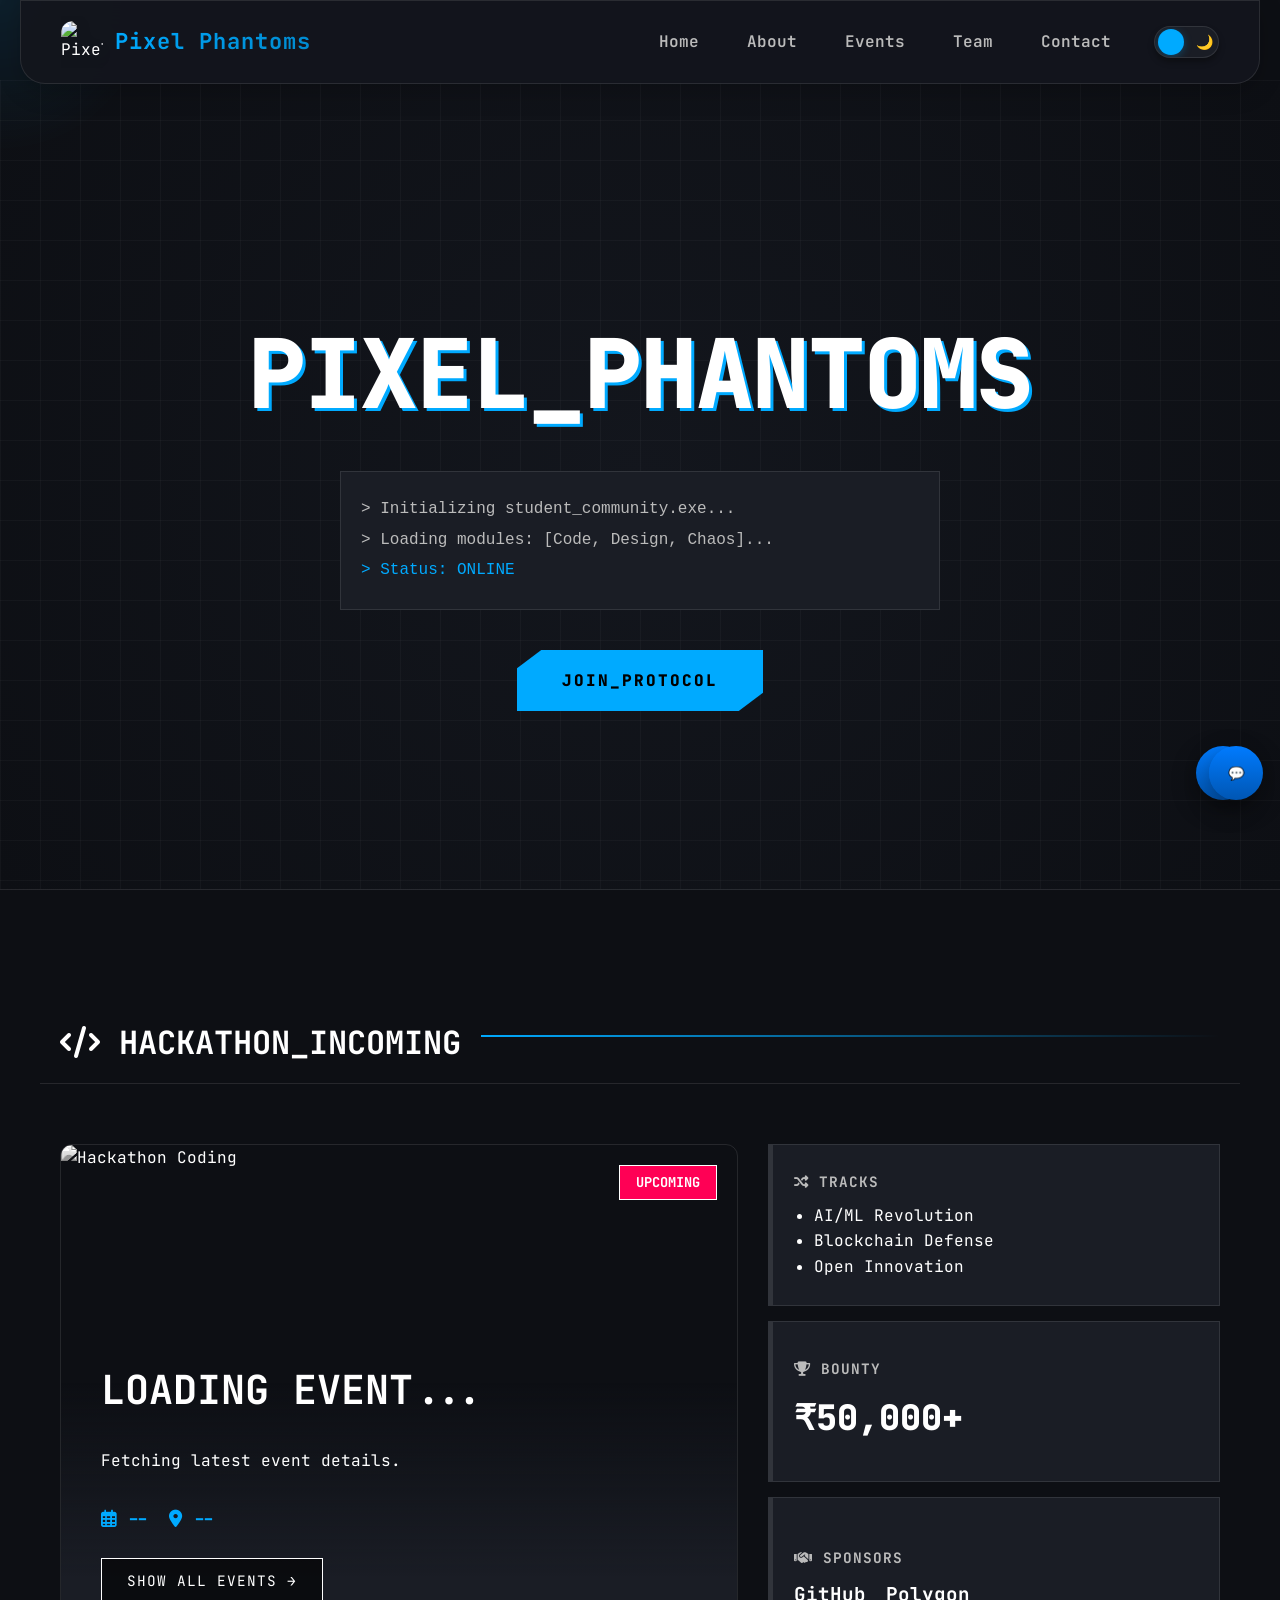
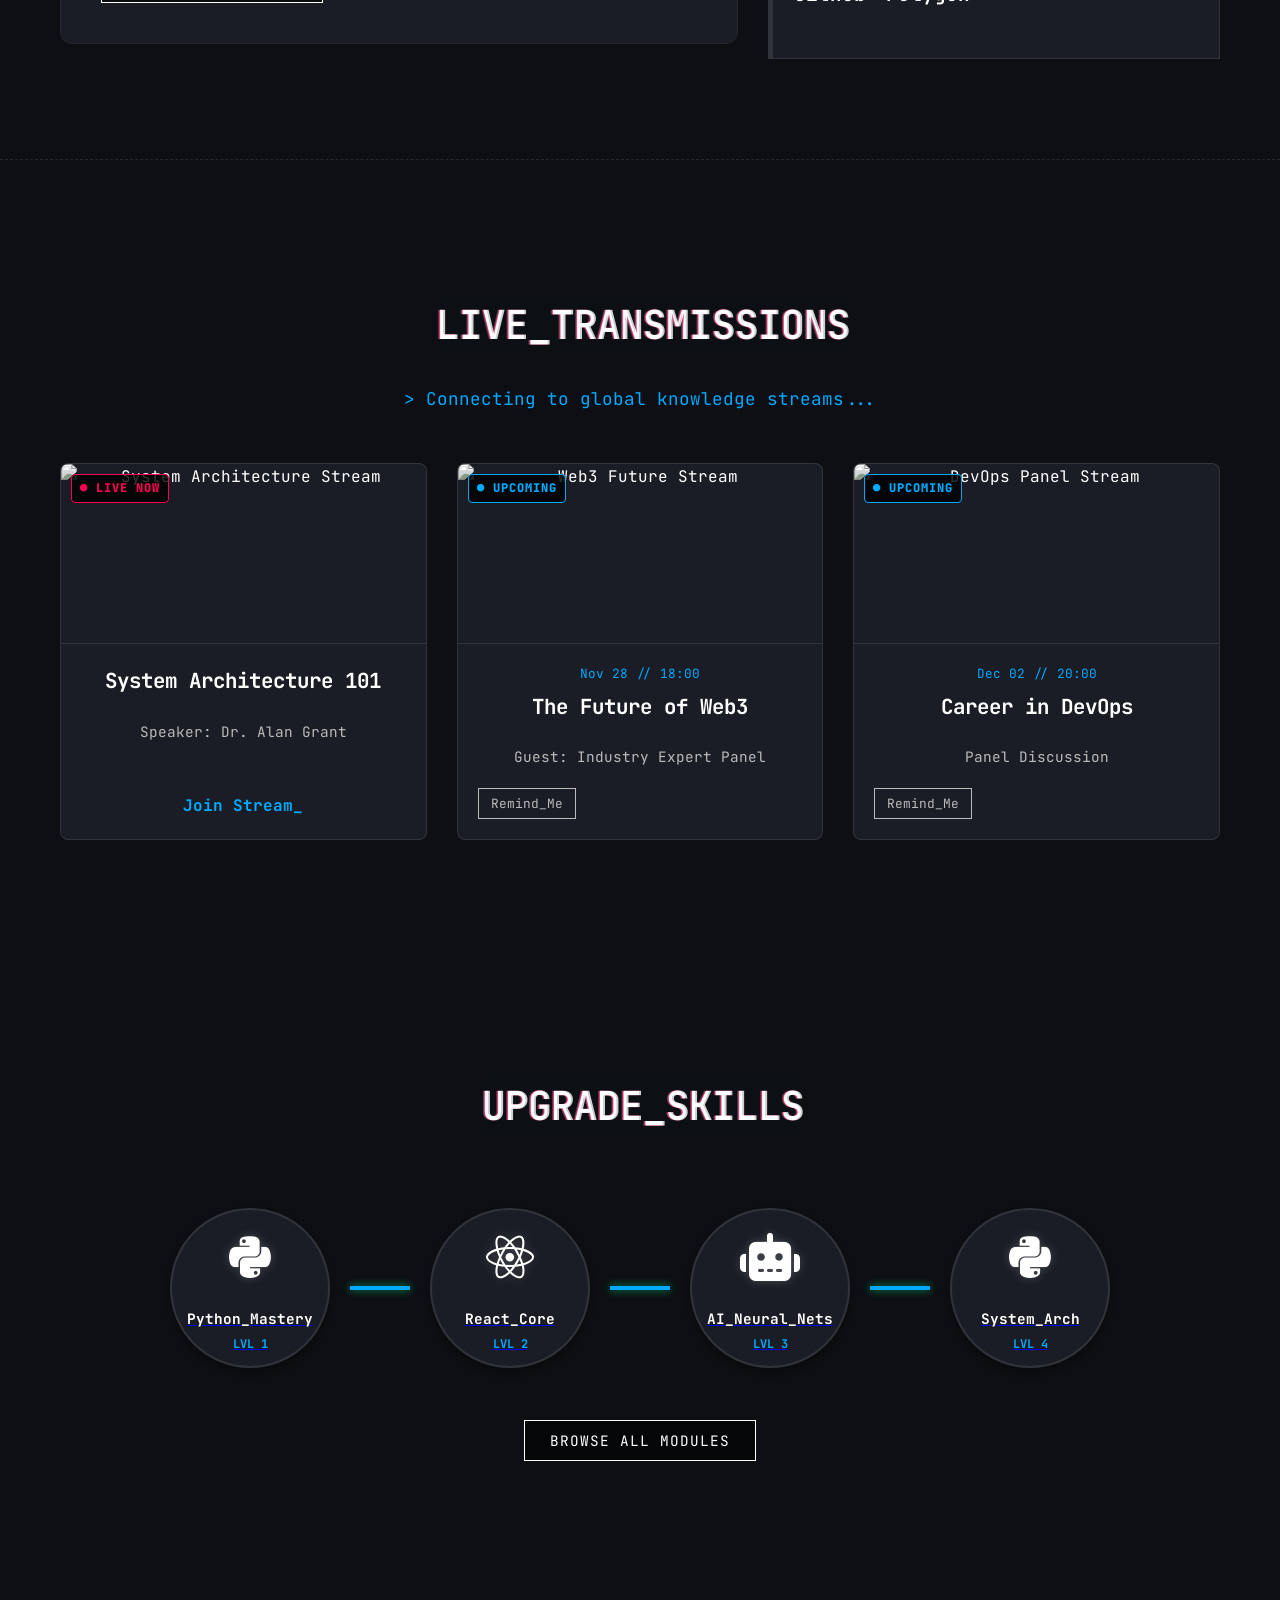
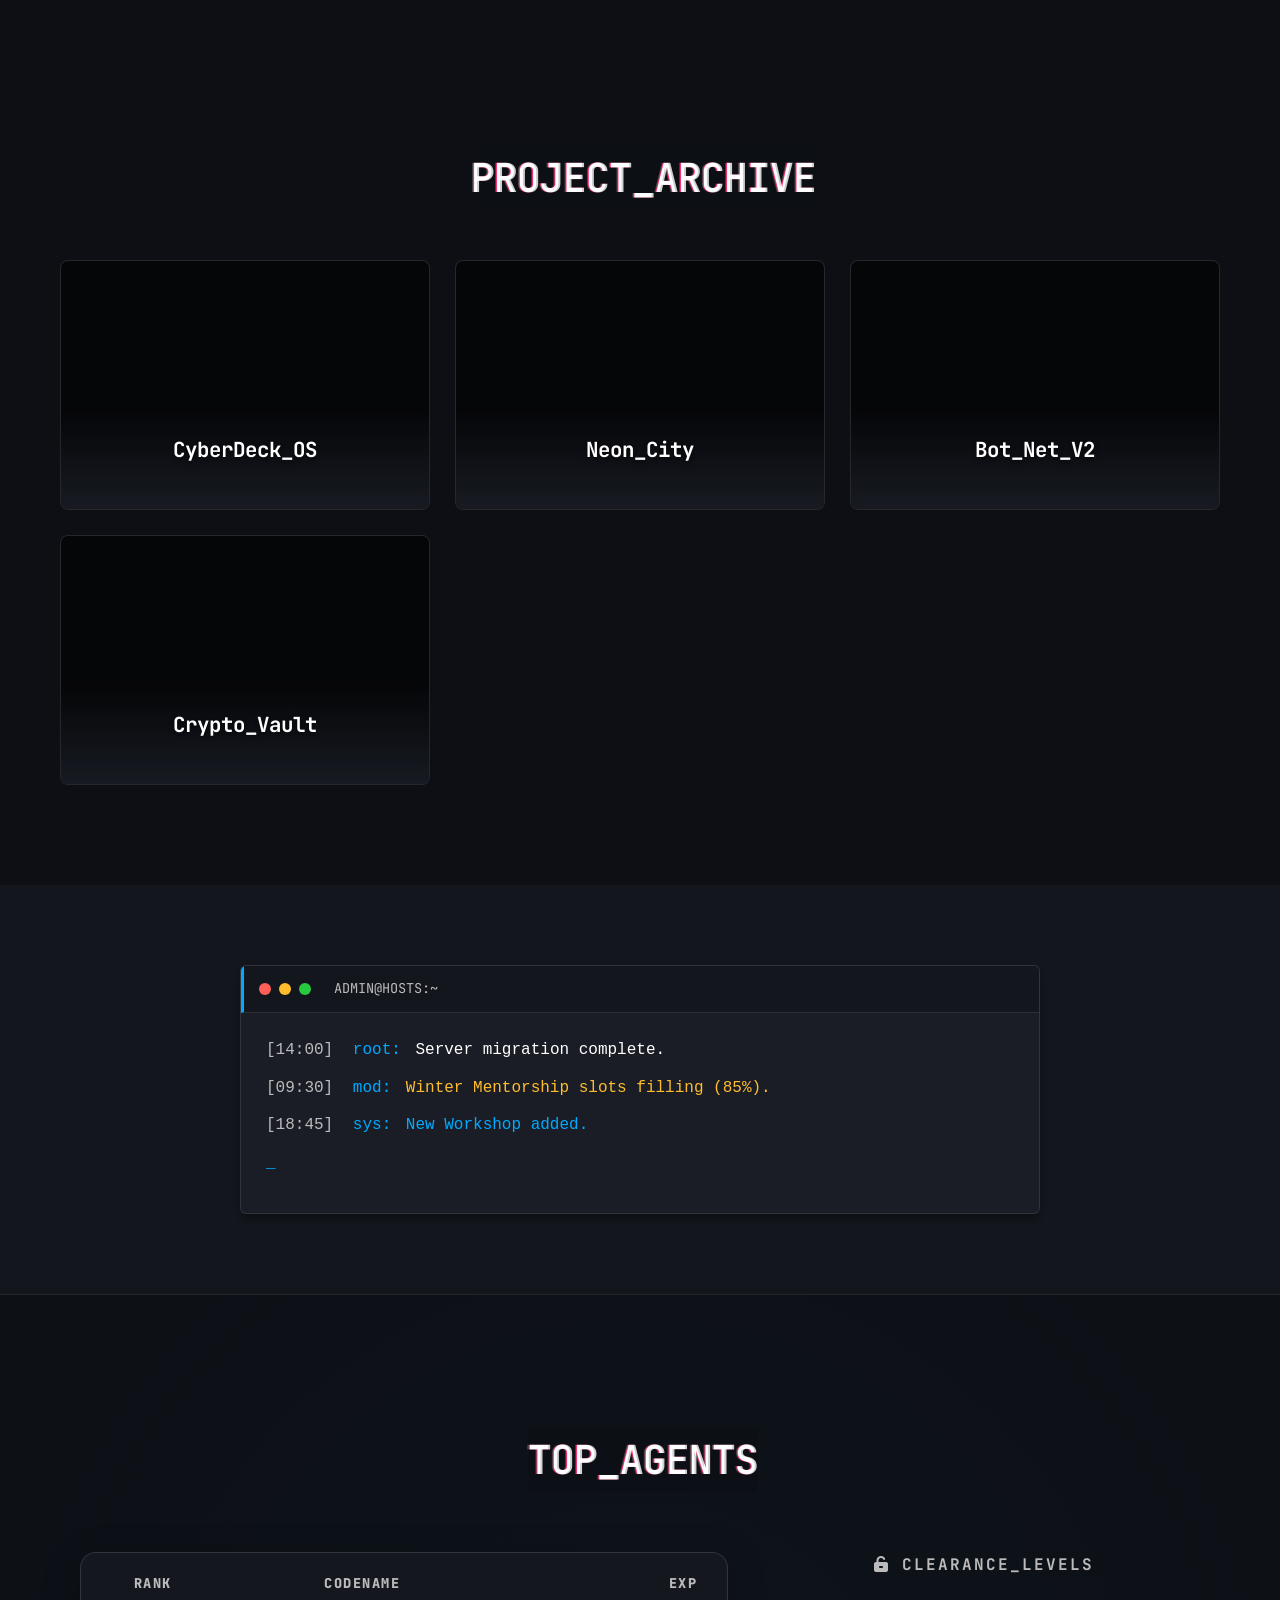
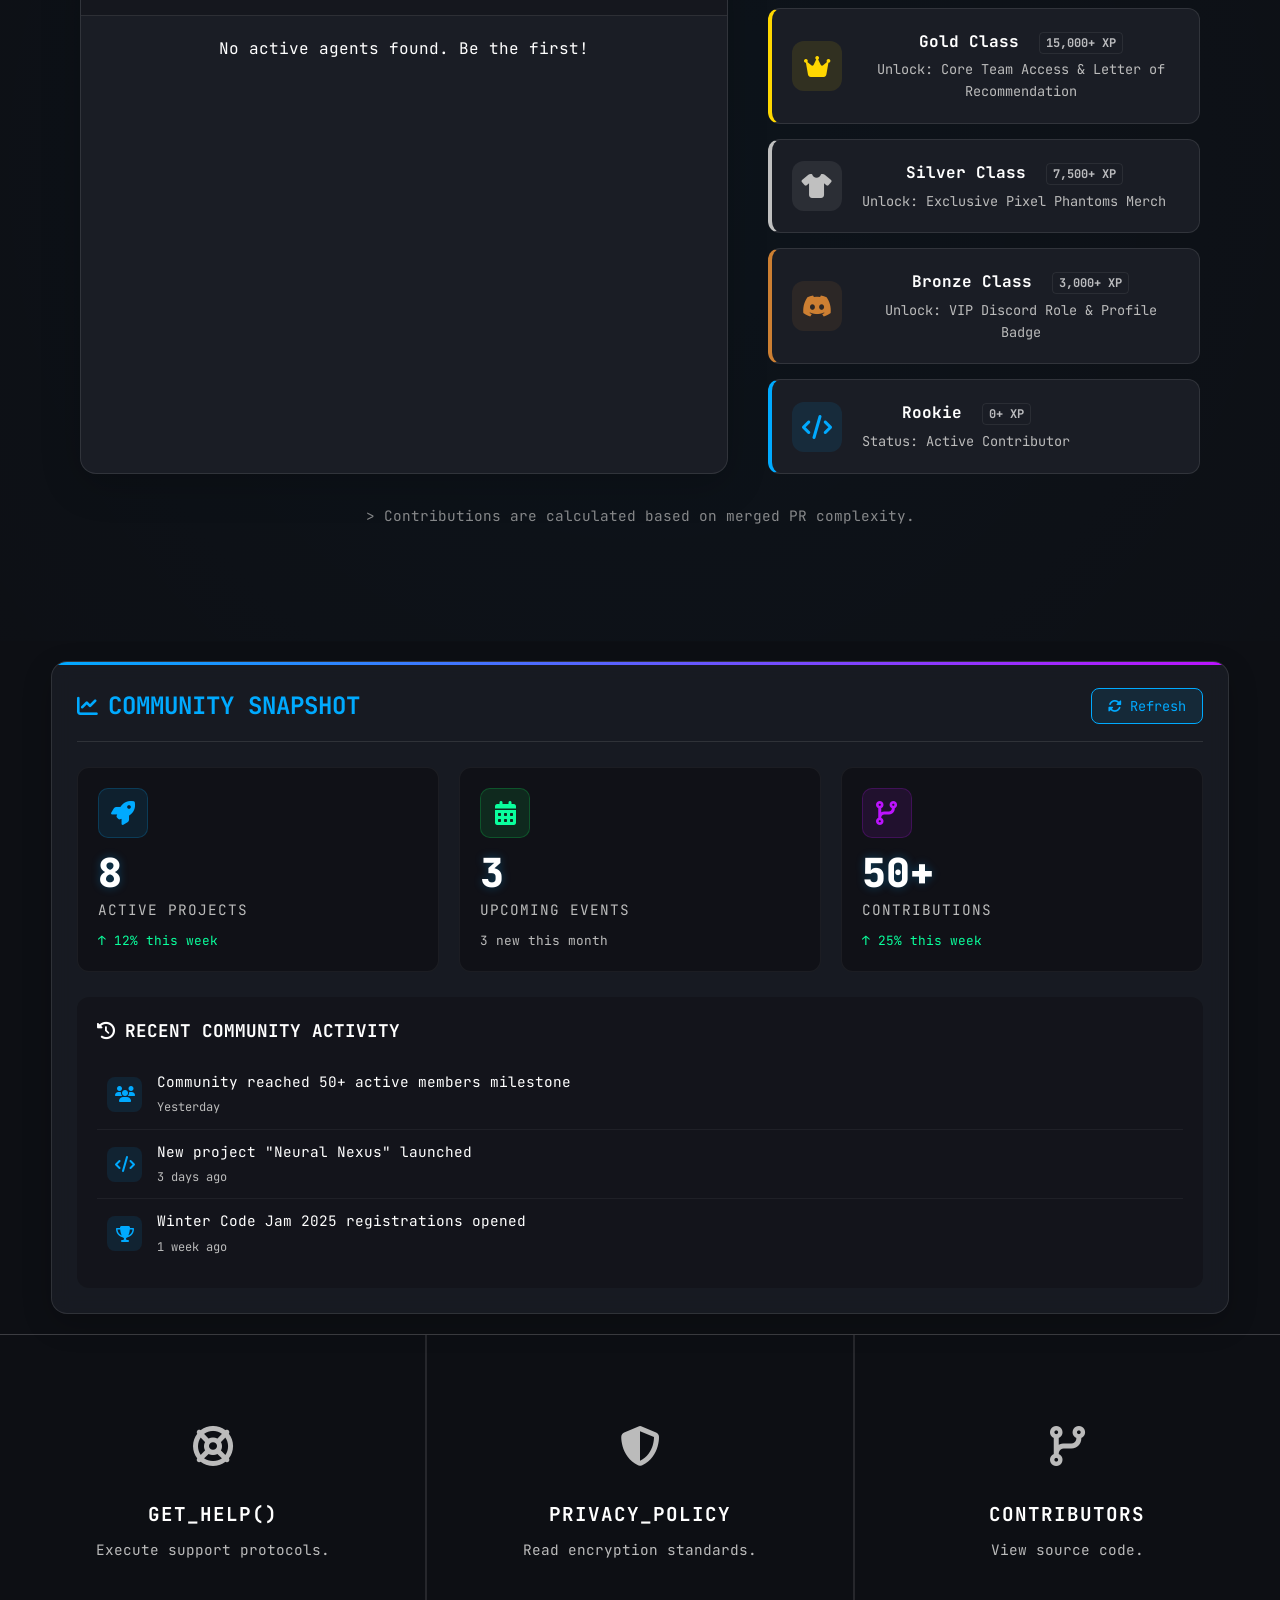
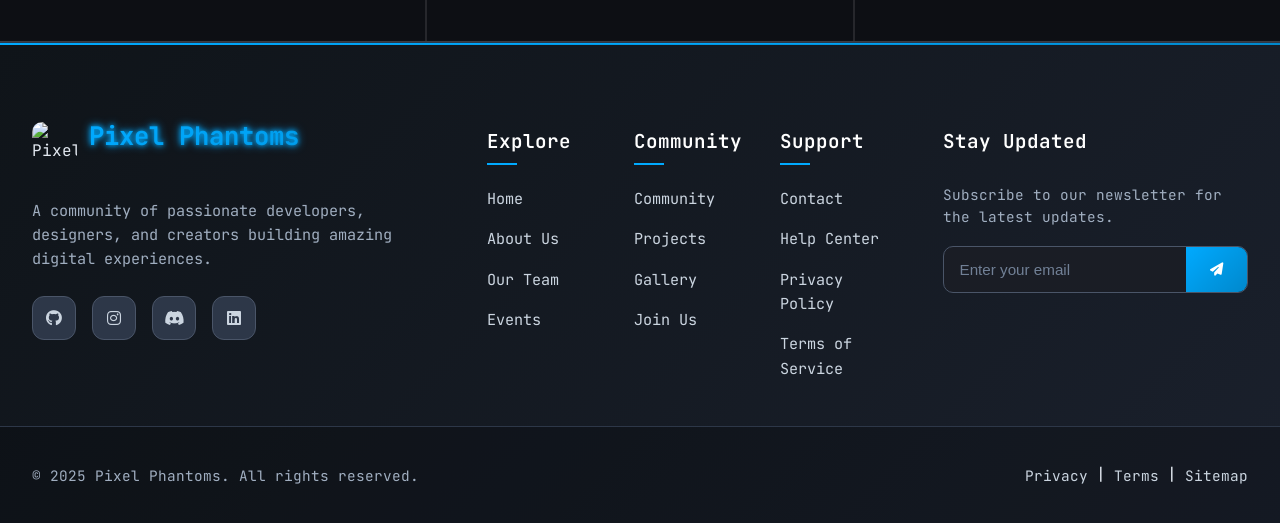
==== commit dd62a657: "Merge branch 'main' into main" ====
--- a/index.html
+++ b/index.html
@@ -1,26 +1,31 @@
-<!DOCTYPE html>
+<!doctype html>
 <html lang="en">
   <head>
     <meta charset="UTF-8" />
     <meta name="viewport" content="width=device-width, initial-scale=1.0" />
     <title>Pixel Phantoms | The Future of Tech</title>
-    <link rel="icon" href="assets/logo.png">
-    
-    <link rel="stylesheet" href="css/scroll-progress.css">
-    <link rel="stylesheet" href="css/style.min.css">
-    <link rel="stylesheet" href="css/style.css">
-    <link rel="stylesheet" href="css/share-button.css">
-    <link rel="stylesheet" href="css/home-gsap.min.css">
-    <link rel="stylesheet" href="css/cursor-effect.css">
-    <link rel="stylesheet" href="css/scroll-buttons.css">
-    <link rel="stylesheet" href="css/stats-widget.css">
-    <link href="https://fonts.googleapis.com/css2?family=JetBrains+Mono:wght@400;700;800&display=swap" rel="stylesheet">
-    <link rel="stylesheet" href="https://cdnjs.cloudflare.com/ajax/libs/font-awesome/6.4.0/css/all.min.css">
-    
-</head>
-<body class="hacker-theme">
+    <link rel="icon" href="assets/logo.png" />
+
+    <link rel="stylesheet" href="css/scroll-progress.css" />
+    <link rel="stylesheet" href="css/style.min.css" />
+    <link rel="stylesheet" href="css/style.css" />
+    <link rel="stylesheet" href="css/share-button.css" />
+    <link rel="stylesheet" href="css/home-gsap.min.css" />
+    <link rel="stylesheet" href="css/cursor-effect.css" />
+    <link rel="stylesheet" href="css/scroll-buttons.css" />
+    <link rel="stylesheet" href="css/stats-widget.css" />
+    <link
+      href="https://fonts.googleapis.com/css2?family=JetBrains+Mono:wght@400;700;800&display=swap"
+      rel="stylesheet"
+    />
+    <link
+      rel="stylesheet"
+      href="https://cdnjs.cloudflare.com/ajax/libs/font-awesome/6.4.0/css/all.min.css"
+    />
+  </head>
+  <body class="hacker-theme">
     <div id="scroll-progress-container">
-        <div id="scroll-progress-bar"></div>
+      <div id="scroll-progress-bar"></div>
     </div>
 
     <!-- SKIP TO CONTENT LINK (ACCESSIBILITY) -->
@@ -41,9 +46,7 @@
           </h1>
           <div class="terminal-box" role="status" aria-live="polite">
             <p class="console-text">> Initializing student_community.exe...</p>
-            <p class="console-text">
-              > Loading modules: [Code, Design, Chaos]...
-            </p>
+            <p class="console-text">> Loading modules: [Code, Design, Chaos]...</p>
             <p class="console-text success">> Status: ONLINE</p>
           </div>
 
@@ -77,12 +80,8 @@
               <h3 id="home-event-title">Loading Event...</h3>
               <p id="home-event-desc">Fetching latest event details.</p>
               <div class="hack-meta">
-                <span id="home-event-date">
-                  <i class="far fa-calendar-alt"></i> --
-                </span>
-                <span id="home-event-location">
-                  <i class="fas fa-map-marker-alt"></i> --
-                </span>
+                <span id="home-event-date"> <i class="far fa-calendar-alt"></i> -- </span>
+                <span id="home-event-location"> <i class="fas fa-map-marker-alt"></i> -- </span>
               </div>
               <a href="events.html" class="btn-hollow">Show All Events →</a>
             </div>
@@ -101,12 +100,8 @@
               <p class="prize-pool">₹50,000+</p>
             </div>
             <div class="detail-box sponsors-box">
-              <h4>
-                <i class="fas fa-handshake" aria-hidden="true"></i> Sponsors
-              </h4>
-              <div class="sponsor-logos">
-                <span>GitHub</span> <span>Polygon</span>
-              </div>
+              <h4><i class="fas fa-handshake" aria-hidden="true"></i> Sponsors</h4>
+              <div class="sponsor-logos"><span>GitHub</span> <span>Polygon</span></div>
             </div>
           </div>
         </div>
@@ -114,11 +109,7 @@
 
       <section class="cyber-seminars" aria-labelledby="seminars-heading">
         <div class="container">
-          <h2
-            class="section-header-glitch"
-            data-text="LIVE_TRANSMISSIONS"
-            id="seminars-heading"
-          >
+          <h2 class="section-header-glitch" data-text="LIVE_TRANSMISSIONS" id="seminars-heading">
             <span aria-hidden="true">LIVE_TRANSMISSIONS</span>
             <span class="sr-only">Live Transmissions</span>
           </h2>
@@ -136,9 +127,7 @@
               <div class="sem-info">
                 <h3>System Architecture 101</h3>
                 <p>Speaker: Dr. Alan Grant</p>
-                <a href="#" class="link-terminal"
-                  >Join Stream<span aria-hidden="true">_</span></a
-                >
+                <a href="#" class="link-terminal">Join Stream<span aria-hidden="true">_</span></a>
               </div>
             </div>
             <div class="seminar-card reveal-card">
@@ -177,11 +166,7 @@
 
       <section class="skill-tree-section" aria-labelledby="skills-heading">
         <div class="container">
-          <h2
-            class="section-header-glitch"
-            data-text="UPGRADE_SKILLS"
-            id="skills-heading"
-          >
+          <h2 class="section-header-glitch" data-text="UPGRADE_SKILLS" id="skills-heading">
             <span aria-hidden="true">UPGRADE_SKILLS</span>
             <span class="sr-only">Upgrade Skills</span>
           </h2>
@@ -194,7 +179,7 @@
               <h4>Python_Mastery</h4>
               <span class="node-level">Lvl 1</span>
             </a>
-            
+
             <div class="connector reveal-node" aria-hidden="true"></div>
 
             <a href="pages/react-road.html" class="skill-node reveal-node">
@@ -219,33 +204,28 @@
 
             <a href="pages/system-design-road.html" class="skill-node reveal-node">
               <div class="node-icon">
-              <i class="fab fa-python" aria-hidden="true"></i>
+                <i class="fab fa-python" aria-hidden="true"></i>
               </div>
               <h4>System_Arch</h4>
               <span class="node-level">Lvl 4</span>
             </a>
-          <div class="center-btn">
-            <a href="events.html" class="btn-hollow">Browse All Modules</a>
+            <div class="center-btn">
+              <a href="events.html" class="btn-hollow">Browse All Modules</a>
+            </div>
           </div>
         </div>
       </section>
 
       <section class="project-mainframe" aria-labelledby="projects-heading">
         <div class="container">
-          <h2
-            class="section-header-glitch"
-            data-text="PROJECT_ARCHIVE"
-            id="projects-heading"
-          >
+          <h2 class="section-header-glitch" data-text="PROJECT_ARCHIVE" id="projects-heading">
             <span aria-hidden="true">PROJECT_ARCHIVE</span>
             <span class="sr-only">Project Archive</span>
           </h2>
           <div class="project-matrix">
             <article
               class="proj-card"
-              style="
-                background-image: url('https://picsum.photos/seed/p1/400/300');
-              "
+              style="background-image: url('https://picsum.photos/seed/p1/400/300')"
             >
               <div class="proj-content">
                 <h3>CyberDeck_OS</h3>
@@ -254,9 +234,7 @@
             </article>
             <article
               class="proj-card"
-              style="
-                background-image: url('https://picsum.photos/seed/p2/400/300');
-              "
+              style="background-image: url('https://picsum.photos/seed/p2/400/300')"
             >
               <div class="proj-content">
                 <h3>Neon_City</h3>
@@ -265,9 +243,7 @@
             </article>
             <article
               class="proj-card"
-              style="
-                background-image: url('https://picsum.photos/seed/p3/400/300');
-              "
+              style="background-image: url('https://picsum.photos/seed/p3/400/300')"
             >
               <div class="proj-content">
                 <h3>Bot_Net_V2</h3>
@@ -276,9 +252,7 @@
             </article>
             <article
               class="proj-card"
-              style="
-                background-image: url('https://picsum.photos/seed/p4/400/300');
-              "
+              style="background-image: url('https://picsum.photos/seed/p4/400/300')"
             >
               <div class="proj-content">
                 <h3>Crypto_Vault</h3>
@@ -306,9 +280,7 @@
             <div class="log-entry">
               <span class="timestamp">[09:30]</span>
               <span class="user">mod:</span>
-              <span class="msg warning"
-                >Winter Mentorship slots filling (85%).</span
-              >
+              <span class="msg warning">Winter Mentorship slots filling (85%).</span>
             </div>
             <div class="log-entry">
               <span class="timestamp">[18:45]</span>
@@ -320,16 +292,9 @@
         </div>
       </section>
 
-      <section
-        class="leaderboard-preview"
-        aria-labelledby="leaderboard-heading"
-      >
+      <section class="leaderboard-preview" aria-labelledby="leaderboard-heading">
         <div class="container">
-          <h2
-            class="section-header-glitch"
-            data-text="TOP_AGENTS"
-            id="leaderboard-heading"
-          >
+          <h2 class="section-header-glitch" data-text="TOP_AGENTS" id="leaderboard-heading">
             <span aria-hidden="true">TOP_AGENTS</span>
             <span class="sr-only">Top Contributors Leaderboard</span>
           </h2>
@@ -394,28 +359,21 @@
             </aside>
           </div>
 
-          <p class="lb-footer">
-            > Contributions are calculated based on merged PR complexity.
-          </p>
+          <p class="lb-footer">> Contributions are calculated based on merged PR complexity.</p>
         </div>
       </section>
 
       <!-- QUICK STATS WIDGET FOR HOME PAGE -->
       <section class="quick-stats-widget" id="home-quick-stats">
         <div class="widget-header">
-          <h2 class="widget-title">
-            <i class="fas fa-chart-line"></i> COMMUNITY SNAPSHOT
-          </h2>
+          <h2 class="widget-title"><i class="fas fa-chart-line"></i> COMMUNITY SNAPSHOT</h2>
           <button class="widget-refresh" onclick="refreshHomeStats()">
             <i class="fas fa-sync-alt"></i> Refresh
           </button>
         </div>
 
         <div class="stats-grid">
-          <div
-            class="stat-card"
-            onclick="window.location.href='pages/projects.html'"
-          >
+          <div class="stat-card" onclick="window.location.href = 'pages/projects.html'">
             <div class="stat-icon">
               <i class="fas fa-rocket"></i>
             </div>
@@ -426,10 +384,7 @@
             </div>
           </div>
 
-          <div
-            class="stat-card"
-            onclick="window.location.href='pages/events.html'"
-          >
+          <div class="stat-card" onclick="window.location.href = 'pages/events.html'">
             <div class="stat-icon">
               <i class="fas fa-calendar-alt"></i>
             </div>
@@ -456,9 +411,7 @@
         </div>
 
         <div class="recent-activity">
-          <h3 class="activity-title">
-            <i class="fas fa-history"></i> RECENT COMMUNITY ACTIVITY
-          </h3>
+          <h3 class="activity-title"><i class="fas fa-history"></i> RECENT COMMUNITY ACTIVITY</h3>
           <ul class="activity-list" id="home-recent-activity">
             <li class="activity-item">
               <div class="activity-icon">
@@ -530,70 +483,57 @@
     <script src="js/navbar.min.js"></script>
     <script src="js/footer.js"></script>
     <script>
-        // Render these immediately so the theme.js can find the toggle switch
-        renderNavbar();
-        renderFooter('');
-        
-        // Focus management for skip link
-        document.addEventListener('DOMContentLoaded', function() {
-            const skipLink = document.getElementById('skip-link');
-            const mainContent = document.getElementById('main-content');
-            
-            skipLink.addEventListener('click', function(e) {
-                e.preventDefault();
-                mainContent.setAttribute('tabindex', '-1');
-                mainContent.focus();
-            });
+      // Render these immediately so the theme.js can find the toggle switch
+      renderNavbar();
+      renderFooter('');
+
+      // Focus management for skip link
+      document.addEventListener('DOMContentLoaded', function () {
+        const skipLink = document.getElementById('skip-link');
+        const mainContent = document.getElementById('main-content');
+
+        skipLink.addEventListener('click', function (e) {
+          e.preventDefault();
+          mainContent.setAttribute('tabindex', '-1');
+          mainContent.focus();
         });
+      });
     </script>
 
-<script src="js/theme.min.js"></script>
-<script src="js/cursor-effect.js"></script>
-<script src="js/scroll-buttons.js"></script>
-<script src="js/home-gsap.min.js"></script>
-<script src="js/home-leaderboard.min.js"></script>
-<script src="js/quick-stats.js"></script>
-<script src="js/theme-enhanced.js"></script>
-<script src="js/share-button.js"></script>
-    
+    <script src="js/theme.min.js"></script>
+    <script src="js/cursor-effect.js"></script>
+    <script src="js/scroll-buttons.js"></script>
+    <script src="js/home-gsap.min.js"></script>
+    <script src="js/home-leaderboard.min.js"></script>
+    <script src="js/quick-stats.js"></script>
+    <script src="js/theme-enhanced.js"></script>
+    <script src="js/share-button.js"></script>
+
     <script>
       // Initialize quick stats widget for home page
-      document.addEventListener("DOMContentLoaded", function () {
+      document.addEventListener('DOMContentLoaded', function () {
         // Create a simplified version of the quick stats widget for home page
         window.refreshHomeStats = function () {
-          const refreshBtn = document.querySelector(
-            "#home-quick-stats .widget-refresh"
-          );
-          const icon = refreshBtn.querySelector("i");
+          const refreshBtn = document.querySelector('#home-quick-stats .widget-refresh');
+          const icon = refreshBtn.querySelector('i');
 
           // Add spinning animation
-          icon.classList.add("spinning");
+          icon.classList.add('spinning');
           refreshBtn.disabled = true;
 
           // Simulate refreshing by updating the numbers with some animation
-          const projectsElement = document.getElementById(
-            "home-active-projects"
-          );
-          const eventsElement = document.getElementById("home-upcoming-events");
-          const contributionsElement = document.getElementById(
-            "home-recent-contributions"
-          );
+          const projectsElement = document.getElementById('home-active-projects');
+          const eventsElement = document.getElementById('home-upcoming-events');
+          const contributionsElement = document.getElementById('home-recent-contributions');
 
           // Get current values
           const currentProjects = parseInt(projectsElement.textContent) || 8;
           const currentEvents = parseInt(eventsElement.textContent) || 3;
-          const currentContributions =
-            parseInt(contributionsElement.textContent) || 50;
+          const currentContributions = parseInt(contributionsElement.textContent) || 50;
 
           // Generate new values (simulating actual data fetch)
-          const newProjects = Math.max(
-            1,
-            currentProjects + Math.floor(Math.random() * 3) - 1
-          );
-          const newEvents = Math.max(
-            1,
-            currentEvents + Math.floor(Math.random() * 3) - 1
-          );
+          const newProjects = Math.max(1, currentProjects + Math.floor(Math.random() * 3) - 1);
+          const newEvents = Math.max(1, currentEvents + Math.floor(Math.random() * 3) - 1);
           const newContributions = Math.max(
             10,
             currentContributions + Math.floor(Math.random() * 10) - 3
@@ -602,23 +542,18 @@
           // Animate the numbers
           animateValue(projectsElement, currentProjects, newProjects, 500);
           animateValue(eventsElement, currentEvents, newEvents, 500);
-          animateValue(
-            contributionsElement,
-            currentContributions,
-            newContributions,
-            500
-          );
+          animateValue(contributionsElement, currentContributions, newContributions, 500);
 
           // Remove spinning animation after delay
           setTimeout(function () {
-            icon.classList.remove("spinning");
+            icon.classList.remove('spinning');
             refreshBtn.disabled = false;
 
             // Add success flash effect
-            const widget = document.getElementById("home-quick-stats");
-            widget.style.boxShadow = "0 0 20px rgba(0, 255, 136, 0.3)";
+            const widget = document.getElementById('home-quick-stats');
+            widget.style.boxShadow = '0 0 20px rgba(0, 255, 136, 0.3)';
             setTimeout(function () {
-              widget.style.boxShadow = "";
+              widget.style.boxShadow = '';
             }, 1000);
           }, 1000);
         };
@@ -632,14 +567,12 @@
             currentTime += 16;
             const progress = currentTime / duration;
             const value = Math.round(start + range * progress);
-            element.textContent =
-              value + (element.textContent.includes("+") ? "+" : "");
+            element.textContent = value + (element.textContent.includes('+') ? '+' : '');
 
             if (progress < 1) {
               setTimeout(tick, 16);
             } else {
-              element.textContent =
-                end + (element.textContent.includes("+") ? "+" : "");
+              element.textContent = end + (element.textContent.includes('+') ? '+' : '');
             }
           };
           tick();
@@ -647,7 +580,11 @@
       });
     </script>
 
-
+    <script src="js/feedback.js"></script>
+    <script src="js/scroll-progress.js"></script>
+
+    <div id="feedback-widget">
+      <button id="feedback-toggle" style="position: fixed; right: 30px; bottom: 100px">💬</button>
 
 <script src="js/feedback.js"></script>
 <script src="js/scroll-progress.js"></script>
@@ -666,41 +603,43 @@
       <button id="feedback-close" class="ff-close">✕</button>
     </div>
 
-    <form id="feedback-form">
-
-      <label>Your Name</label>
-      <input type="text" name="username" required />
-
-      <label>Your Email</label>
-      <input type="email" name="email" required />
-
-      <label>Your Suggestion</label>
-      <textarea name="message" required></textarea>
-
-      <div class="ff-rating">
-        <span class="rating-label">Rating</span>
-
-        <div id="star-rating">
-          <button type="button" class="star">★</button>
-          <button type="button" class="star">★</button>
-          <button type="button" class="star">★</button>
-          <button type="button" class="star">★</button>
-          <button type="button" class="star">★</button>
-        </div>
+      <div id="feedback-panel">
+        <div class="ff-header">
+          <h3>Send Feedback</h3>
+          <button id="feedback-close" class="ff-close">✕</button>
+        </div>
+        
+        <form id="feedback-form">
+          <label>Your Name</label>
+          <input type="text" name="username" required />
+
+          <label>Your Email</label>
+          <input type="email" name="email" required />
+
+          <label>Your Suggestion</label>
+          <textarea name="message" required></textarea>
+
+          <div class="ff-rating">
+            <span class="rating-label">Rating</span>
+
+            <div id="star-rating">
+              <button type="button" class="star">★</button>
+              <button type="button" class="star">★</button>
+              <button type="button" class="star">★</button>
+              <button type="button" class="star">★</button>
+              <button type="button" class="star">★</button>
+            </div>
+          </div>
+
+          <div class="ff-actions">
+            <button type="submit" class="btn-cyber small">Submit</button>
+          </div>
+
+          <p id="feedback-status" class="ff-status"></p>
+        </form>
       </div>
-
-      <div class="ff-actions">
-        <button type="submit" class="btn-cyber small">Submit</button>
-      </div>
-
-      <p id="feedback-status" class="ff-status"></p>
-
-    </form>
-  </div>
-</div>
-
-<script src="js/feedback-widget.js"></script>
-
-
-</body>
+    </div>
+
+    <script src="js/feedback-widget.js"></script>
+  </body>
 </html>
--- a/css/style.css
+++ b/css/style.css
@@ -1,5 +1,168 @@
 /* CSS VARIABLES FOR THEMES */
 :root {
+
+    /* Light theme variables */
+    --bg-primary: #f5f7fa;
+    --bg-secondary: #ffffff;
+    --bg-navbar: rgba(255, 255, 255, 0.95);
+    --bg-navbar-scrolled: rgba(255, 255, 255, 0.98);
+    --text-primary: #333333;
+    --text-secondary: #666666;
+    --accent-color: #00aaff;
+    --border-color: rgba(0, 0, 0, 0.1);
+    --card-bg: #ffffff;
+    --input-bg: #ffffff;
+    --shadow: 0 4px 6px rgba(0, 0, 0, 0.1);
+    --nav-shadow: 0 8px 25px rgba(0, 0, 0, 0.08);
+  
+    /* Footer Light Theme Variables */
+    --footer-bg: #1a1a2e;
+    --footer-bg-secondary: #16213e;
+    --footer-text: #e6e6e6;
+    --footer-text-secondary: #a0aec0;
+    --footer-heading: #ffffff;
+    --footer-link: #cbd5e0;
+    --footer-link-hover: #ffffff;
+    --footer-border: #2d3748;
+    --social-bg: #2d3748;
+    --social-bg-hover: #4a5568;
+    --social-icon: #cbd5e0;
+    --social-icon-hover: #ffffff;
+    --social-border: #4a5568;
+    --footer-input-bg: #2d3748;
+    --input-border: #4a5568;
+    --input-text: #e2e8f0;
+    --input-placeholder: #718096;
+    --accent-primary: #667eea;
+    --accent-secondary: #764ba2;
+  
+    /* Shared UI Tokens for Consistency */
+    --spacing-xs: 4px;
+    --spacing-sm: 8px;
+    --spacing-md: 16px;
+    --spacing-lg: 20px;
+    --spacing-xl: 30px;
+    --spacing-xxl: 40px;
+  
+    --shadow-hover: 0 8px 25px rgba(0, 170, 255, 0.2);
+    --shadow-hover-strong: 0 12px 30px rgba(0, 170, 255, 0.3);
+  
+    --hover-transform: translateY(-5px);
+    --hover-transform-strong: translateY(-8px) scale(1.02);
+  
+    --border-radius-sm: 8px;
+    --border-radius-md: 12px;
+    --border-radius-lg: 16px;
+    --border-radius-xl: 20px;
+  }
+  
+  [data-theme="dark"] {
+    /* Dark theme variables */
+    --bg-primary: #0d0f14;
+    --bg-secondary: #13161d;
+    --bg-navbar: rgba(19, 22, 29, 0.95);
+    --bg-navbar-scrolled: rgba(19, 22, 29, 0.98);
+    --text-primary: #ffffff;
+    --text-secondary: #bbbbbb;
+    --accent-color: #00aaff;
+    --border-color: rgba(255, 255, 255, 0.1);
+    --card-bg: #1a1d25;
+    --input-bg: #1a1d25;
+    --shadow: 0 4px 6px rgba(0, 0, 0, 0.3);
+    --nav-shadow: 0 8px 25px rgba(0, 0, 0, 0.2);
+    
+    /* Footer Dark Theme Variables */
+    --footer-bg: #0f1419;
+    --footer-bg-secondary: #1a202c;
+    --footer-text: #e2e8f0;
+    --footer-text-secondary: #a0aec0;
+    --footer-heading: #ffffff;
+    --footer-link: #cbd5e0;
+    --footer-link-hover: #ffffff;
+    --footer-border: #2d3748;
+    --social-bg: #2d3748;
+    --social-bg-hover: #4a5568;
+    --social-icon: #cbd5e0;
+    --social-icon-hover: #ffffff;
+    --social-border: #4a5568;
+    --footer-input-bg: #2d3748;
+    --input-border: #4a5568;
+    --input-text: #e2e8f0;
+    --input-placeholder: #718096;
+    --accent-primary: #00aaff;
+    --accent-secondary: #0088cc;
+    
+    /* Neon colors for dark theme */
+    --neon-green: #0aff9d;
+    --neon-cyan: #00aaff;
+    --neon-purple: #bc13fe;
+    --neon-red: #ff003c;
+    
+    /* Stats Widget Variables for Dark Theme */
+    --panel-bg: rgba(26, 29, 37, 0.85);
+    --panel-border: 1px solid rgba(255, 255, 255, 0.1);
+    --text-main: #ffffff;
+    --text-dim: #bbbbbb;
+    --font-hud: 'JetBrains Mono', monospace;
+    --font-mono: 'JetBrains Mono', monospace;
+  
+    /* Shared UI Tokens for Consistency */
+    --spacing-xs: 4px;
+    --spacing-sm: 8px;
+    --spacing-md: 16px;
+    --spacing-lg: 20px;
+    --spacing-xl: 30px;
+    --spacing-xxl: 40px;
+  
+    --shadow-hover: 0 8px 25px rgba(0, 170, 255, 0.2);
+    --shadow-hover-strong: 0 12px 30px rgba(0, 170, 255, 0.3);
+  
+    --hover-transform: translateY(-5px);
+    --hover-transform-strong: translateY(-8px) scale(1.02);
+  
+    --border-radius-sm: 8px;
+    --border-radius-md: 12px;
+    --border-radius-lg: 16px;
+    --border-radius-xl: 20px;
+  }
+  
+  /* GENERAL */
+  html {
+      overflow-x: hidden;
+      width: 100%;
+  }
+  
+  body {
+      margin: 0;
+      padding: 0;
+      font-family: 'Segoe UI', Tahoma, Geneva, Verdana, sans-serif;
+      background: var(--bg-primary);
+      color: var(--text-primary);
+      transition: background-color var(--animation-slow) ease, color var(--animation-slow) ease;
+      display: flex;
+      flex-direction: column;
+      min-height: 100vh;
+      line-height: 1.6;
+      overflow-x: hidden;
+      width: 100%;
+      position: relative;
+  }
+  
+  /* Global layout container */
+.container {
+  max-width: 1200px;
+  margin-left: auto;
+  margin-right: auto;
+  padding-left: 24px;
+  padding-right: 24px;
+  box-sizing: border-box;
+}
+ 
+@media (max-width: 768px) {
+  .container {
+    padding-left: 16px;
+    padding-right: 16px;
+
   /* Light theme variables */
   --bg-primary: #f5f7fa;
   --bg-secondary: #ffffff;
@@ -13,7 +176,7 @@
   --input-bg: #ffffff;
   --shadow: 0 4px 6px rgba(0, 0, 0, 0.1);
   --nav-shadow: 0 8px 25px rgba(0, 0, 0, 0.08);
-
+  
   /* Footer Light Theme Variables */
   --footer-bg: #1a1a2e;
   --footer-bg-secondary: #16213e;
@@ -34,25 +197,6 @@
   --input-placeholder: #718096;
   --accent-primary: #667eea;
   --accent-secondary: #764ba2;
-
-  /* Shared UI Tokens for Consistency */
-  --spacing-xs: 4px;
-  --spacing-sm: 8px;
-  --spacing-md: 16px;
-  --spacing-lg: 20px;
-  --spacing-xl: 30px;
-  --spacing-xxl: 40px;
-
-  --shadow-hover: 0 8px 25px rgba(0, 170, 255, 0.2);
-  --shadow-hover-strong: 0 12px 30px rgba(0, 170, 255, 0.3);
-
-  --hover-transform: translateY(-5px);
-  --hover-transform-strong: translateY(-8px) scale(1.02);
-
-  --border-radius-sm: 8px;
-  --border-radius-md: 12px;
-  --border-radius-lg: 16px;
-  --border-radius-xl: 20px;
 }
 
 [data-theme="dark"] {
@@ -104,25 +248,6 @@
   --text-dim: #bbbbbb;
   --font-hud: 'JetBrains Mono', monospace;
   --font-mono: 'JetBrains Mono', monospace;
-
-  /* Shared UI Tokens for Consistency */
-  --spacing-xs: 4px;
-  --spacing-sm: 8px;
-  --spacing-md: 16px;
-  --spacing-lg: 20px;
-  --spacing-xl: 30px;
-  --spacing-xxl: 40px;
-
-  --shadow-hover: 0 8px 25px rgba(0, 170, 255, 0.2);
-  --shadow-hover-strong: 0 12px 30px rgba(0, 170, 255, 0.3);
-
-  --hover-transform: translateY(-5px);
-  --hover-transform-strong: translateY(-8px) scale(1.02);
-
-  --border-radius-sm: 8px;
-  --border-radius-md: 12px;
-  --border-radius-lg: 16px;
-  --border-radius-xl: 20px;
 }
 
 /* GENERAL */
@@ -156,16 +281,8 @@
 }
 
 /* MAIN CONTENT WRAPPER */
-.main-content,
-main {
+.main-content {
     flex: 1;
-    padding-top: 80px; /* Account for fixed navbar */
-    min-height: calc(100vh - 80px);
-}
-
-/* Specific adjustment for main element on index page */
-main#main-content {
-    padding-top: 80px;
 }
 
 /* NAVBAR - UPDATED WITH CURVED DESIGN AND ANIMATIONS */
@@ -892,8 +1009,14 @@
 }
 
 .feature-card:hover {
-    transform: translateY(-10px); /* Hover float effect */
+    transform: translateY(-10px);
     border-color: var(--accent-color);
+}
+
+/* HACKATHON LAYOUT */
+.hackathon-layout {
+    display: grid;
+    grid-template-columns: 1fr 1fr;
 }
 
 .feature-icon {
@@ -1407,13 +1530,6 @@
     animation: slideUpFade 0.8s ease-out 0.4s both;
 }
 
-.footer-links-grid {
-    display: grid;
-    grid-template-columns: repeat(3, 1fr);
-    gap: 2rem;
-    animation: slideUpFade 0.8s ease-out 0.4s both;
-}
-
 .link-group-title {
     font-size: 1.2rem;
     font-weight: 600;
@@ -1895,11 +2011,6 @@
         padding: 0 2rem;
     }
     
-    .footer-links-grid {
-        grid-template-columns: 1fr 1fr 1fr;
-        gap: 2rem;
-    }
-    
     .footer-newsletter {
         grid-column: 1 / -1;
     }
@@ -2023,21 +2134,12 @@
     }
     
     .footer-content {
-        grid-template-columns: 1fr;
         padding: 0 1rem;
         gap: 2rem;
     }
     
-    .footer-links-grid {
-        grid-template-columns: 1fr;
-        gap: 2rem;
-    }
-    
     .footer-bottom-content {
         padding: 0 1rem;
-        flex-direction: column;
-        text-align: center;
-        gap: 1rem;
     }
     
     .social-links {
@@ -2211,503 +2313,1377 @@
         animation: none !important;
     }
     
-    .brand-name {
-        animation: none !important;
-    }
-}
-
-/* =========================================
-   ACCESSIBILITY: SKIP TO CONTENT LINK
-   ========================================= */
-
-.skip-to-content {
-    position: absolute;
-    top: -100px;
-    left: 50%;
-    transform: translateX(-50%);
-    background: var(--accent-color);
-    color: white;
-    padding: 12px 24px;
-    border-radius: 0 0 8px 8px;
-    text-decoration: none;
-    font-weight: 600;
-    font-size: 0.9rem;
-    z-index: 1001;
-    transition: top 0.3s ease-in-out, background-color 0.3s ease;
-    box-shadow: 0 4px 12px rgba(0, 170, 255, 0.3);
-    border: none;
-    outline: none;
-}
-
-.skip-to-content:focus {
-    top: 80px;
-    outline: 3px solid var(--accent-color);
-    outline-offset: 2px;
-}
-
-.skip-to-content:hover {
-    background: #0088cc;
-}
-
-/* Ensure focus is visible for keyboard navigation */
-*:focus {
-    outline: 2px solid var(--accent-color);
-    outline-offset: 2px;
-}
-
-/* Remove outline for mouse users but keep for keyboard */
-*:focus:not(:focus-visible) {
-    outline: none;
-}
-
-*:focus-visible {
-    outline: 3px solid var(--accent-color);
-    outline-offset: 2px;
-}
-
-/* Main content area should be focusable for skip link */
-main:focus {
-    outline: none;
-}
-
-/* Enhanced skip link visibility */
-.skip-to-content.visible {
-    top: 80px !important;
-    opacity: 1 !important;
-    transform: translateX(-50%) scale(1.05) !important;
-}
-
-/* Screen reader only class */
-.sr-only {
-    position: absolute;
-    width: 1px;
-    height: 1px;
-    padding: 0;
-    margin: -1px;
-    overflow: hidden;
-    clip: rect(0, 0, 0, 0);
-    white-space: nowrap;
-    border: 0;
-}
-
-/* High contrast mode support */
-@media (prefers-contrast: high) {
-    .skip-to-content {
-        border: 3px solid #000;
-        background: #fff;
-        color: #000;
-    }
-    
-    .skip-to-content:focus {
-        outline: 3px solid #000;
-        outline-offset: 3px;
-    }
-}
-
-/* Reduced motion support */
-@media (prefers-reduced-motion: reduce) {
-    .skip-to-content {
-        transition: none;
-    }
-    
-    main {
-        scroll-behavior: auto;
-    }
-}
-
-/* ===========================
-   Feedback widget (themed)
-   =========================== */
-#feedback-widget {
-  position: fixed !important;
-  bottom: 30px !important;
-  right: 30px !important;
-  z-index: 999999 !important;
-}
-
-#feedback-toggle {
-  width: 54px;
-  height: 54px;
-  border-radius: 50%;
-  border: none;
-  background: linear-gradient(180deg, #007BFF, #0056b3);
-  color: white;
-  display: flex;
-  align-items: center;
-  justify-content: center;
-  box-shadow: 0 8px 24px rgba(0, 0, 0, 0.35);
-  cursor: pointer;
-  transition: all 0.3s ease;
-}
-
-#feedback-toggle:hover {
-  transform: scale(1.1);
-  box-shadow: 0 12px 30px rgba(0, 0, 0, 0.4);
-}
-
-#feedback-toggle:focus { 
-  outline: 3px solid rgba(0,170,255,0.18); 
-  transform: scale(1.1);
-}
-
-#feedback-toggle:active { 
-  transform: scale(0.98); 
-}
-
-#feedback-panel {
-  width: 360px; 
-  max-width: calc(100vw - 40px);
-  background: var(--card-bg);
-  color: var(--text-primary);
-  box-shadow: 0 30px 60px rgba(0,0,0,0.45);
-  border-radius: 12px; 
-  padding: 12px;
-  transform-origin: bottom right !important;
-  transform: translateY(8px) scale(0.98);
-  opacity: 0; 
-  pointer-events: none;
-  transition: transform var(--animation-medium) ease, opacity var(--animation-medium) ease;
-  margin-bottom: 8px;
-  border: 1px solid var(--border-color);
-  position: absolute;
-  bottom: 70px;
-  right: 0;
-}
-
-#feedback-widget.open #feedback-panel { 
-  transform: none; 
-  opacity: 1; 
-  pointer-events: auto; 
-}
-
-/* Header */
-.ff-header { 
-  display: flex; 
-  align-items: center; 
-  justify-content: space-between; 
-  margin-bottom: 8px; 
-}
-
-.ff-header h3 { 
-  margin: 0; 
-  font-size: 16px; 
-  letter-spacing: 0.4px; 
-  color: var(--accent-color); 
-}
-
-.ff-close { 
-  background: transparent; 
-  border: none; 
-  color: var(--text-secondary); 
-  font-size: 20px; 
-  cursor: pointer;
-  width: 30px;
-  height: 30px;
-  display: flex;
-  align-items: center;
-  justify-content: center;
-  border-radius: 50%;
-  transition: all 0.2s ease;
-}
-
-.ff-close:hover {
-  background: rgba(0, 0, 0, 0.1);
-  color: var(--text-primary);
-}
-
-/* Form */
-#feedback-form label { 
-  display: block; 
-  font-size: 12px; 
-  margin: 8px 0 4px; 
-  color: var(--text-secondary); 
-}
-
-#feedback-form input, 
-#feedback-form textarea {
-  width: 100%; 
-  padding: 9px 10px; 
-  border-radius: 8px;
-  border: 1px solid var(--input-border); 
-  background: var(--input-bg); 
-  color: var(--input-text);
-  font-size: 13px; 
-  box-sizing: border-box;
-  transition: all 0.2s ease;
-}
-
-#feedback-form input:focus, 
-#feedback-form textarea:focus {
-  outline: none;
-  border-color: var(--accent-color);
-  box-shadow: 0 0 0 3px rgba(0, 170, 255, 0.1);
-}
-
-#feedback-form textarea { 
-  resize: vertical; 
-  min-height: 84px; 
-}
-
-/* Rating stars */
-.ff-rating { 
-  margin: 10px 0; 
-  display: flex; 
-  align-items: center; 
-  gap: 10px; 
-}
-
-.rating-label { 
-  font-size: 12px; 
-  color: var(--text-secondary); 
-}
-
-#star-rating {
-  display: flex;
-  gap: 5px;
-}
-
-#star-rating .star {
-  background: transparent; 
-  border: none; 
-  font-size: 20px; 
-  color: rgba(255,255,255,0.14);
-  cursor: pointer; 
-  padding: 4px; 
-  border-radius: 4px;
-  transition: all 0.2s ease;
-}
-
-#star-rating .star:hover,
-#star-rating .star.selected { 
-  color: #ffd166; 
-  text-shadow: 0 1px 0 rgba(0,0,0,0.5); 
-  transform: scale(1.2);
-}
-
-/* Buttons */
-.ff-actions { 
-  display: flex; 
-  gap: 8px; 
-  margin-top: 10px; 
-  align-items: center; 
-}
-
-.btn-cyber.small { 
-  padding: 8px 12px; 
-  font-size: 14px; 
-  border-radius: 8px; 
-  background: var(--accent-color); 
-  color: #fff; 
-  border: none; 
-  cursor: pointer;
-  transition: all 0.2s ease;
-}
-
-.btn-cyber.small:hover {
-  background: #0088cc;
-  transform: translateY(-2px);
-  box-shadow: 0 4px 10px rgba(0, 170, 255, 0.3);
-}
-
-.btn-cyber.small:disabled {
-  opacity: 0.7;
-  cursor: not-allowed;
-  transform: none;
-  box-shadow: none;
-}
-
-.btn-link { 
-  background: transparent; 
-  border: none; 
-  color: var(--text-secondary); 
-  cursor: pointer; 
-  font-size: 13px;
-  transition: all 0.2s ease;
-  padding: 8px 12px;
-  border-radius: 8px;
-}
-
-.btn-link:hover {
-  color: var(--text-primary);
-  background: rgba(0, 0, 0, 0.05);
-}
-
-.ff-status { 
-  margin-top: 8px; 
-  font-size: 13px; 
-  color: var(--text-secondary); 
-}
-
-/* Mobile adjustments */
-@media (max-width: 420px) {
-  #feedback-widget { 
-    left: 12px !important; 
-    bottom: 12px !important; 
-    right: auto !important; 
-  }
-
-  #feedback-panel { 
-    bottom: 84px !important; 
-    left: 12px !important; 
-    right: 12px !important; 
-    width: auto !important; 
-  }
-}
-
-/* Reduced motion */
-@media (prefers-reduced-motion: reduce) {
-  #feedback-panel, 
-  #feedback-toggle,
-  #star-rating .star,
-  .btn-cyber.small,
-  .ff-close { 
-    transition: none !important; 
-    animation: none !important; 
-  }
-}
-
-/* ===========================
-   Footer Styles
-   =========================== */
-.site-footer {
-    background: linear-gradient(135deg, var(--footer-bg) 0%, var(--footer-bg-secondary) 100%);
-    color: var(--footer-text);
-    padding: 4rem 0 0;
-    margin-top: auto;
-    border-top: 1px solid var(--footer-border);
-    width: 100%;
-    box-sizing: border-box;
-    position: relative;
-    overflow: hidden;
-}
-
-.site-footer::before {
-    content: '';
-    position: absolute;
-    top: 0;
-    left: 0;
-    right: 0;
-    height: 2px;
-    background: linear-gradient(90deg, var(--accent-primary), var(--accent-secondary));
-    animation: shimmer 3s ease-in-out infinite;
-}
-
-.footer-container {
-    max-width: 100%;
-    margin: 0;
-    padding: 0;
-    width: 100%;
-    box-sizing: border-box;
-}
-
-/* Footer Content Layout */
-.footer-content {
-    display: grid;
-    grid-template-columns: 2fr 2fr 1.5fr;
-    gap: 3rem;
-    margin-bottom: 2rem;
-    max-width: 100%;
-    margin-left: 0;
-    margin-right: 0;
-    padding: 0 2rem;
-    animation: slideUpFade 0.8s ease-out;
-    box-sizing: border-box;
-}
-
-/* Brand Section */
-.footer-brand {
-    display: flex;
-    flex-direction: column;
-    gap: 1.5rem;
-    animation: slideInLeft 0.8s ease-out 0.2s both;
-}
-
-.footer-logo {
-    display: flex;
-    align-items: center;
-    gap: 0.75rem;
-    margin-bottom: 0.5rem;
-}
-
-.footer-logo img {
-    width: 45px;
-    height: 45px;
-    border-radius: 10px;
-    animation: float 3s ease-in-out infinite;
-    transition: transform var(--animation-medium) ease;
-}
-
-.footer-logo:hover img {
-    transform: scale(1.1) rotate(5deg);
-}
-
-.brand-name {
-    font-size: 1.6rem;
-    font-weight: 700;
-    background: linear-gradient(135deg, var(--accent-primary) 0%, var(--accent-secondary) 100%);
-    -webkit-background-clip: text;
-    -webkit-text-fill-color: transparent;
-    background-clip: text;
-    animation: colorShift 4s ease-in-out infinite;
-}
-
-.footer-description {
-    line-height: 1.6;
-    color: var(--footer-text-secondary);
-    margin: 0;
-    font-size: 0.95rem;
-}
-
-.social-links {
-    display: flex;
-    gap: 1rem;
-}
-
-.social-link {
-    display: flex;
-    align-items: center;
-    justify-content: center;
-    width: 44px;
-    height: 44px;
-    background: var(--social-bg);
-    border-radius: 12px;
-    color: var(--social-icon);
-    text-decoration: none;
-    transition: all var(--animation-slow) cubic-bezier(0.4, 0, 0.2, 1);
-    border: 1px solid var(--social-border);
-    position: relative;
-    overflow: hidden;
-}
-
-.social-link::before {
-    content: '';
-    position: absolute;
-    top: 0;
-    left: -100%;
-    width: 100%;
-    height: 100%;
-    background: linear-gradient(90deg, transparent, rgba(255,255,255,0.2), transparent);
-    transition: left 0.5s;
-}
-
-.social-link:hover::before {
-    left: 100%;
-}
-
-.social-link:hover {
-    background: var(--social-bg-hover);
-    color: var(--social-icon-hover);
-    transform: translateY(-3px) scale(1.1);
-    box-shadow: 0 8px 20px rgba(0, 0, 0, 0.3);
-}
-
-/* Link Groups */
-.footer-links {
-    display: grid;
-    grid-template-columns: repeat(3, 1fr);
-    gap: 2rem;
-    animation: slideUpFade 0.8s ease-out 0.4s both;
-}
+    /* Footer Dark Theme Variables */
+    --footer-bg: #0f1419;
+    --footer-bg-secondary: #1a202c;
+    --footer-text: #e2e8f0;
+    --footer-text-secondary: #a0aec0;
+    --footer-heading: #ffffff;
+    --footer-link: #cbd5e0;
+    --footer-link-hover: #ffffff;
+    --footer-border: #2d3748;
+    --social-bg: #2d3748;
+    --social-bg-hover: #4a5568;
+    --social-icon: #cbd5e0;
+    --social-icon-hover: #ffffff;
+    --social-border: #4a5568;
+    --footer-input-bg: #2d3748;
+    --input-border: #4a5568;
+    --input-text: #e2e8f0;
+    --input-placeholder: #718096;
+    --accent-primary: #00aaff;
+    --accent-secondary: #0088cc;
+    
+    /* Neon colors for dark theme */
+    --neon-green: #0aff9d;
+    --neon-cyan: #00aaff;
+    --neon-purple: #bc13fe;
+    --neon-red: #ff003c;
+    
+    /* Stats Widget Variables for Dark Theme */
+    --panel-bg: rgba(26, 29, 37, 0.85);
+    --panel-border: 1px solid rgba(255, 255, 255, 0.1);
+    --text-main: #ffffff;
+    --text-dim: #bbbbbb;
+    --font-hud: 'JetBrains Mono', monospace;
+    --font-mono: 'JetBrains Mono', monospace;
+  
+    /* Shared UI Tokens for Consistency */
+    --spacing-xs: 4px;
+    --spacing-sm: 8px;
+    --spacing-md: 16px;
+    --spacing-lg: 20px;
+    --spacing-xl: 30px;
+    --spacing-xxl: 40px;
+  
+    --shadow-hover: 0 8px 25px rgba(0, 170, 255, 0.2);
+    --shadow-hover-strong: 0 12px 30px rgba(0, 170, 255, 0.3);
+  
+    --hover-transform: translateY(-5px);
+    --hover-transform-strong: translateY(-8px) scale(1.02);
+  
+    --border-radius-sm: 8px;
+    --border-radius-md: 12px;
+    --border-radius-lg: 16px;
+    --border-radius-xl: 20px;
+  }
+  
+  /* GENERAL */
+  html {
+      overflow-x: hidden;
+      width: 100%;
+  }
+  
+  body {
+      margin: 0;
+      padding: 0;
+      font-family: 'Segoe UI', Tahoma, Geneva, Verdana, sans-serif;
+      background: var(--bg-primary);
+      color: var(--text-primary);
+      transition: background-color var(--animation-slow) ease, color var(--animation-slow) ease;
+      display: flex;
+      flex-direction: column;
+      min-height: 100vh;
+      line-height: 1.6;
+      overflow-x: hidden;
+      width: 100%;
+      position: relative;
+  }
+  
+  /* Prevent body scroll when mobile menu is open */
+  body.mobile-menu-open {
+      overflow: hidden;
+      position: fixed;
+      width: 100%;
+      height: 100%;
+  }
+  
+  /* MAIN CONTENT WRAPPER */
+  .main-content,
+  main {
+      flex: 1;
+      padding-top: 80px; /* Account for fixed navbar */
+      min-height: calc(100vh - 80px);
+  }
+  
+  /* Specific adjustment for main element on index page */
+  main#main-content {
+      padding-top: 80px;
+  }
+  
+  /* NAVBAR - UPDATED WITH CURVED DESIGN AND ANIMATIONS */
+  .navbar {
+    padding: 12px 18px;
+
+  }
+}
+
+  /* Prevent body scroll when mobile menu is open */
+  body.mobile-menu-open {
+      overflow: hidden;
+      position: fixed;
+      width: 100%;
+      height: 100%;
+  }
+  
+  /* MAIN CONTENT WRAPPER */
+  .main-content,
+  main {
+      flex: 1;
+      padding-top: 80px; /* Account for fixed navbar */
+      min-height: calc(100vh - 80px);
+  }
+  
+  /* Specific adjustment for main element on index page */
+  main#main-content {
+      padding-top: 80px;
+  }
+  
+  /* NAVBAR - UPDATED WITH CURVED DESIGN AND ANIMATIONS */
+  .navbar {
+      display: flex;
+      justify-content: space-between;
+      align-items: center;
+      background: var(--bg-navbar);
+      padding: 15px 40px;
+      position: fixed;
+      top: 0;
+      left: 0;
+      right: 0;
+      z-index: 1000;
+      transition: all var(--animation-slow) cubic-bezier(0.4, 0, 0.2, 1);
+      backdrop-filter: blur(15px);
+      -webkit-backdrop-filter: blur(15px);
+      border-bottom-left-radius: 25px;
+      border-bottom-right-radius: 25px;
+      box-shadow: var(--nav-shadow);
+      border: 1px solid var(--border-color);
+      margin: 0 20px;
+      width: calc(100% - 40px);
+      box-sizing: border-box;
+      transform: translateY(0);
+  }
+  
+  /* Navbar scroll effect */
+  .navbar.scrolled {
+      background: var(--bg-navbar-scrolled);
+      padding: 12px 40px;
+      border-bottom-left-radius: 20px;
+      border-bottom-right-radius: 20px;
+      box-shadow: 0 10px 30px rgba(0, 0, 0, 0.15);
+      transform: translateY(0);
+  }
+  
+  /* Logo with animation */
+  .logo {
+      display: flex;
+      align-items: center;
+      gap: 12px;
+      position: relative;
+      overflow: hidden;
+      padding: 5px 0;
+  }
+  
+  .logo-link {
+      display: flex;
+      align-items: center;
+      gap: 8px;
+      text-decoration: none;
+  }
+  
+  .logo::before {
+      content: '';
+      position: absolute;
+      bottom: 0;
+      left: 0;
+      width: 0;
+      height: 2px;
+      background: linear-gradient(90deg, var(--accent-color), #0088cc);
+      transition: width var(--animation-slow) ease;
+  }
+  
+  .logo:hover::before {
+      width: 100%;
+  }
+  
+  .logo img {
+      width: 42px;
+      height: 42px;
+      border-radius: 12px;
+      transition: all var(--animation-slow) cubic-bezier(0.4, 0, 0.2, 1);
+      filter: drop-shadow(0 4px 8px rgba(0, 0, 0, 0.1));
+  }
+  
+  .logo:hover img {
+      transform: scale(1.1) rotate(5deg);
+      filter: drop-shadow(0 6px 12px rgba(0, 170, 255, 0.3));
+  }
+  
+  .logo span {
+      font-size: 22px;
+      font-weight: 700;
+      letter-spacing: 1px;
+      background: linear-gradient(135deg, var(--accent-color), #0088cc);
+      -webkit-background-clip: text;
+      -webkit-text-fill-color: transparent;
+      background-clip: text;
+      transition: all var(--animation-medium) ease;
+  }
+  
+  .logo:hover span {
+      letter-spacing: 1.2px;
+  }
+  
+  /* Navigation Links with Curved Design */
+  .nav-links {
+      display: flex;
+      list-style: none;
+      gap: 8px;
+      align-items: center;
+      margin: 0;
+      padding: 0;
+      position: relative;
+  }
+  
+  .nav-links li {
+      position: relative;
+  }
+  
+  .nav-links a {
+      color: var(--text-secondary);
+      text-decoration: none;
+      font-size: 16px;
+      font-weight: 600;
+      transition: all var(--animation-slow) cubic-bezier(0.4, 0, 0.2, 1);
+      padding: 12px 20px;
+      border-radius: 50px;
+      position: relative;
+      overflow: hidden;
+      display: flex;
+      align-items: center;
+      gap: 8px;
+  }
+  
+  .nav-links a::before {
+      content: '';
+      position: absolute;
+      top: 0;
+      left: -100%;
+      width: 100%;
+      height: 100%;
+      background: linear-gradient(90deg, transparent, rgba(0, 170, 255, 0.1), transparent);
+      transition: left 0.6s ease;
+  }
+  
+  .nav-links a:hover::before {
+      left: 100%;
+  }
+  
+  .nav-links a:hover,
+  .nav-links .active {
+      color: var(--accent-color);
+      background: rgba(0, 170, 255, 0.08);
+      transform: translateY(-2px);
+      box-shadow: 0 6px 15px rgba(0, 170, 255, 0.2);
+  }
+  
+  .nav-links .active {
+      background: linear-gradient(135deg, rgba(0, 170, 255, 0.15), rgba(0, 136, 204, 0.1));
+      border: 1px solid rgba(0, 170, 255, 0.2);
+  }
+  
+  /* Navbar Icons */
+  .nav-icon {
+      font-size: 18px;
+      transition: transform var(--animation-medium) ease;
+  }
+  
+  .nav-links a:hover .nav-icon {
+      transform: scale(1.2) rotate(10deg);
+  }
+  
+  /* HAMBURGER BUTTON */
+  .hamburger {
+      display: none; /* shown only on small screens */
+      align-items: center;
+      justify-content: center;
+      flex-direction: column;
+      gap: 6px;
+      width: 48px;
+      height: 40px;
+      background: var(--card-bg);
+      border-radius: 10px;
+      border: 1px solid var(--border-color);
+      cursor: pointer;
+      padding: 6px;
+      box-shadow: var(--shadow);
+  }
+  
+  .hamburger .bar {
+      display: block;
+      width: 24px;
+      height: 3px;
+      background: var(--text-secondary);
+      border-radius: 2px;
+      transition: transform 0.28s cubic-bezier(0.4,0,0.2,1), opacity var(--animation-fast) ease;
+      transform-origin: center;
+  }
+  
+  /* Open state: animate into an X */
+  .hamburger.open .bar:nth-child(1) {
+      transform: translateY(9px) rotate(45deg);
+  }
+  .hamburger.open .bar:nth-child(2) {
+      opacity: 0;
+      transform: scaleX(0);
+  }
+  .hamburger.open .bar:nth-child(3) {
+      transform: translateY(-9px) rotate(-45deg);
+  }
+  
+  /* MOBILE RESPONSIVE NAV */
+  @media (max-width: 768px) {
+      .navbar {
+          padding: 12px 18px;
+      }
+  
+      /* Show hamburger, hide large horizontal layout */
+      .hamburger {
+          display: flex;
+      }
+  
+      /* Enhanced mobile nav-links with scroll prevention */
+      .nav-links {
+          position: fixed;
+          top: 80px;
+          left: 10px;
+          right: 10px;
+          background: var(--bg-navbar);
+          flex-direction: column;
+          gap: 12px;
+          padding: 20px;
+          border-radius: 16px;
+          box-shadow: 0 15px 40px rgba(0, 0, 0, 0.25);
+          transform-origin: top center;
+          transform: translateY(-10px) scaleY(0.9);
+          opacity: 0;
+          pointer-events: none;
+          transition: all 0.25s cubic-bezier(0.4, 0, 0.2, 1);
+          z-index: 999;
+          max-height: 0;
+          border: 1px solid var(--border-color);
+          backdrop-filter: blur(20px);
+          -webkit-backdrop-filter: blur(20px);
+          overflow: hidden;
+      }
+  
+      .nav-links.open {
+          max-height: calc(100vh - 100px);
+          overflow-y: auto;
+          overscroll-behavior: contain;
+          -webkit-overflow-scrolling: touch;
+          transform: translateY(0) scaleY(1);
+          opacity: 1;
+          pointer-events: auto;
+          animation: slideDownFade 0.3s ease-out forwards;
+      }
+  
+      /* Animation for mobile menu */
+      @keyframes slideDownFade {
+          from {
+              opacity: 0;
+              transform: translateY(-20px) scaleY(0.95);
+          }
+          to {
+              opacity: 1;
+              transform: translateY(0) scaleY(1);
+          }
+      }
+  
+      /* Scrollbar styling for mobile menu */
+      .nav-links::-webkit-scrollbar {
+          width: 4px;
+      }
+      
+      .nav-links::-webkit-scrollbar-thumb {
+          background: var(--accent-color);
+          border-radius: 2px;
+          opacity: 0.5;
+      }
+      
+      .nav-links::-webkit-scrollbar-track {
+          background: transparent;
+      }
+  
+      .nav-links li {
+          width: 100%;
+      }
+  
+      .nav-links a {
+          display: block;
+          padding: 12px 16px;
+          font-size: 18px;
+          border-radius: 8px;
+      }
+  
+      /* Keep theme toggle aligned in mobile menu */
+      .theme-toggle { 
+          justify-content: flex-start; 
+          margin-left: 0;
+      }
+  }
+  
+  /* THEME TOGGLE - ENHANCED */
+  
+  .theme-toggle {
+      display: flex;
+      align-items: center;
+      margin-left: 15px;
+  }
+  
+  .theme-switch {
+      display: none;
+  }
+  
+  .theme-label {
+      position: relative;
+      display: flex;
+      align-items: center;
+      justify-content: space-between;
+      width: 65px;
+      height: 32px;
+      background: var(--card-bg);
+      border-radius: 50px;
+      cursor: pointer;
+      border: 1px solid var(--border-color);
+      transition: all var(--animation-slow) cubic-bezier(0.4, 0, 0.2, 1);
+      box-shadow: var(--shadow);
+      padding: 0 5px;
+      overflow: hidden;
+      /* Safari-specific hardware acceleration */
+      -webkit-transform: translateZ(0);
+      transform: translateZ(0);
+      /* Prevent tap highlight on iOS */
+      -webkit-tap-highlight-color: transparent;
+  }
+  
+  .theme-label::before {
+      content: '';
+      position: absolute;
+      top: 0;
+      left: 0;
+      width: 100%;
+      height: 100%;
+      background: linear-gradient(135deg, var(--accent-color), #0088cc);
+      opacity: 0;
+      transition: opacity var(--animation-medium) ease;
+      /* Safari prefix */
+      -webkit-transition: opacity var(--animation-medium) ease;
+  }
+  
+  .theme-label:hover::before {
+      opacity: 0.1;
+  }
+  
+  .toggle-thumb {
+      position: absolute;
+      width: 26px;
+      height: 26px;
+      background: var(--accent-color);
+      border-radius: 50%;
+      left: 3px;
+      /* Enhanced cross-browser transition with Safari prefixes */
+      transition: transform var(--animation-slow) cubic-bezier(0.68, -0.55, 0.27, 1.55);
+      -webkit-transition: transform var(--animation-slow) cubic-bezier(0.68, -0.55, 0.27, 1.55);
+      -moz-transition: transform var(--animation-slow) cubic-bezier(0.68, -0.55, 0.27, 1.55);
+      -o-transition: transform var(--animation-slow) cubic-bezier(0.68, -0.55, 0.27, 1.55);
+      z-index: 2;
+      box-shadow: 0 2px 8px rgba(0, 170, 255, 0.3);
+      /* Hardware acceleration for smooth animation on Safari */
+      -webkit-transform: translateZ(0);
+      transform: translateZ(0);
+      /* Prevent flickering on Safari */
+      -webkit-backface-visibility: hidden;
+      backface-visibility: hidden;
+      -webkit-perspective: 1000;
+      perspective: 1000;
+  }
+  
+  .sun-icon, .moon-icon {
+      position: relative;
+      font-size: 14px;
+      /* Enhanced cross-browser transitions */
+      transition: all var(--animation-slow) ease;
+      -webkit-transition: all var(--animation-slow) ease;
+      -moz-transition: all var(--animation-slow) ease;
+      -o-transition: all var(--animation-slow) ease;
+      z-index: 1;
+      /* Prevent flickering */
+      -webkit-backface-visibility: hidden;
+      backface-visibility: hidden;
+  }
+  
+  .sun-icon {
+      color: #ffa500;
+      opacity: 0;
+      transform: scale(0.8);
+      -webkit-transform: scale(0.8);
+  }
+  
+  .moon-icon {
+      color: #e2e8f0;
+      opacity: 1;
+      transform: scale(1);
+      -webkit-transform: scale(1);
+  }
+  
+  /* Checked state - enhanced for Safari */
+  .theme-switch:checked + .theme-label .toggle-thumb {
+      transform: translateX(33px);
+      -webkit-transform: translateX(33px);
+      -moz-transform: translateX(33px);
+      -ms-transform: translateX(33px);
+  }
+  
+  .theme-switch:checked + .theme-label .sun-icon {
+      opacity: 1;
+      transform: scale(1) rotate(360deg);
+      -webkit-transform: scale(1) rotate(360deg);
+      -moz-transform: scale(1) rotate(360deg);
+      -ms-transform: scale(1) rotate(360deg);
+  }
+  
+  .theme-switch:checked + .theme-label .moon-icon {
+      opacity: 0;
+      transform: scale(0.8) rotate(-360deg);
+      -webkit-transform: scale(0.8) rotate(-360deg);
+      -moz-transform: scale(0.8) rotate(-360deg);
+      -ms-transform: scale(0.8) rotate(-360deg);
+  }
+  
+  /* Safari-specific fixes for smoother animations */
+  @media not all and (min-resolution:.001dpcm) { 
+      @supports (-webkit-appearance:none) {
+          /* Safari-only styles */
+          .toggle-thumb {
+              -webkit-transition-timing-function: cubic-bezier(0.68, -0.55, 0.27, 1.55);
+          }
+          
+          .theme-label {
+              -webkit-transition-property: background, border-color, box-shadow;
+              transition-property: background, border-color, box-shadow;
+          }
+      }
+  }
+  
+  /* iOS specific fixes */
+  @supports (-webkit-touch-callout: none) {
+      .theme-label {
+          /* iOS tap highlight removal */
+          -webkit-tap-highlight-color: transparent;
+          /* Prevent text selection */
+          -webkit-user-select: none;
+          user-select: none;
+      }
+      
+      .toggle-thumb {
+          /* iOS animation smoothing */
+          -webkit-transform: translate3d(0, 0, 0);
+          transform: translate3d(0, 0, 0);
+      }
+  }
+  
+  /* HERO SECTION - ADJUSTED FOR FIXED NAVBAR */
+  .hero {
+      text-align: center;
+      padding: 180px 20px 120px;
+      background: var(--bg-primary);
+      margin-top: 0;
+  }
+  
+  .hero h1 {
+      font-size: 3.5rem;
+      margin-bottom: 1rem;
+      font-weight: 700;
+      background: linear-gradient(135deg, var(--accent-color), #0088cc);
+      -webkit-background-clip: text;
+      -webkit-text-fill-color: transparent;
+      background-clip: text;
+  }
+  
+  .hero p {
+      font-size: 1.4rem;
+      color: var(--text-secondary);
+      margin: 0;
+  }
+  
+  /* Hero Buttons */
+  .hero-buttons {
+      margin-top: 30px;
+      display: flex;
+      gap: 15px;
+      justify-content: center;
+  }
+  
+  .btn-primary, .btn-secondary {
+      padding: 12px 30px;
+      border-radius: 50px;
+      text-decoration: none;
+      font-weight: 600;
+      transition: transform var(--animation-medium) ease, box-shadow var(--animation-medium) ease;
+  }
+  
+  .btn-primary {
+      background: var(--accent-color);
+      color: white;
+      box-shadow: 0 4px 15px rgba(0, 170, 255, 0.3);
+  }
+  
+  .btn-secondary {
+      background: transparent;
+      border: 2px solid var(--accent-color);
+      color: var(--accent-color);
+  }
+  
+  .btn-primary:hover, .btn-secondary:hover {
+      transform: translateY(-3px);
+      box-shadow: 0 6px 20px rgba(0, 170, 255, 0.4);
+  }
+  
+  .btn-secondary:hover {
+      background: var(--accent-color);
+      color: white;
+  }
+  
+  /* CONTENT SECTION */
+  .content {
+      max-width: 1200px;
+      margin: 60px auto;
+      padding: 0 20px;
+  }
+  
+  .content h2 {
+      font-size: 2.5rem;
+      margin-bottom: 2rem;
+      text-align: center;
+      color: var(--text-primary);
+      position: relative;
+  }
+  
+  .content h2::after {
+      content: '';
+      position: absolute;
+      bottom: -10px;
+      left: 50%;
+      transform: translateX(-50%);
+      width: 80px;
+      height: 3px;
+      background: var(--accent-color);
+      border-radius: 2px;
+  }
+  
+  .content p {
+      font-size: 1.1rem;
+      line-height: 1.8;
+      color: var(--text-secondary);
+      margin-bottom: 1.5rem;
+      text-align: center;
+  }
+  
+  /* CONTACT FORM */
+  .contact-box {
+      background: var(--card-bg);
+      padding: 30px 40px;
+      border-radius: 12px;
+      box-shadow: var(--shadow);
+      max-width: 800px;
+      margin: 0 auto;
+      border: 1px solid var(--border-color);
+      height: auto;
+      min-height: 400px;
+  }
+  
+  .contact-box form {
+      display: flex;
+      flex-direction: column;
+      gap: 16px;
+      height: 100%;
+  }
+  
+  .contact-box label {
+      font-weight: 600;
+      color: var(--text-primary);
+      margin-bottom: 5px;
+      font-size: 1rem;
+  }
+  
+  .contact-box input,
+  .contact-box textarea {
+      padding: 12px 16px;
+      border: 2px solid var(--border-color);
+      border-radius: 8px;
+      background: var(--input-bg);
+      color: var(--text-primary);
+      transition: all var(--animation-medium) ease;
+      font-size: 1rem;
+      font-family: inherit;
+      width: 100%;
+      box-sizing: border-box;
+  }
+  
+  .contact-box input:focus,
+  .contact-box textarea:focus {
+      outline: none;
+      border-color: var(--accent-color);
+      box-shadow: 0 0 0 3px rgba(0, 170, 255, 0.1);
+      transform: translateY(-2px);
+  }
+  
+  .contact-box textarea {
+      min-height: 100px;
+      resize: vertical;
+  }
+  
+  .contact-box button {
+      padding: 14px 32px;
+      background: var(--accent-color);
+      color: white;
+      border: none;
+      font-size: 1.1rem;
+      font-weight: 600;
+      border-radius: 8px;
+      cursor: pointer;
+      transition: all var(--animation-medium) ease;
+      margin-top: 10px;
+      width: 100%;
+  }
+  
+  .contact-box button:hover {
+      background: #0088cc;
+      transform: translateY(-2px);
+      box-shadow: 0 6px 20px rgba(0, 170, 255, 0.3);
+  }
+  
+  /* COMMITTEE GRID */
+  .committee-grid {
+      display: grid;
+      grid-template-columns: repeat(5, 1fr);
+      grid-template-rows: repeat(3, auto);
+      gap: 20px;
+      margin-top: 40px;
+  }
+  
+  .member-card {
+      background: var(--card-bg);
+      padding: 25px 20px;
+      border-radius: 12px;
+      text-align: center;
+      border: 1px solid var(--border-color);
+      transition: all var(--animation-medium) ease;
+      box-shadow: var(--shadow);
+      position: relative;
+      overflow: hidden;
+      min-height: 120px;
+      display: flex;
+      flex-direction: column;
+      justify-content: center;
+      align-items: center;
+  }
+  
+  .member-card::before {
+      content: '';
+      position: absolute;
+      top: 0;
+      left: 0;
+      right: 0;
+      height: 4px;
+      background: linear-gradient(135deg, var(--accent-color), #0088cc);
+  }
+  
+  .member-card:hover {
+      transform: translateY(-8px);
+      border-color: var(--accent-color);
+      box-shadow: 0 12px 30px rgba(0, 0, 0, 0.15);
+  }
+  
+  .member-card h3 {
+      margin: 0 0 8px 0;
+      color: var(--text-primary);
+      font-size: 1.1rem;
+      font-weight: 600;
+      line-height: 1.3;
+  }
+  
+  .member-card p {
+      color: var(--accent-color);
+      font-size: 0.9rem;
+      font-weight: 500;
+      margin: 0;
+      opacity: 0.9;
+  }
+  
+  /* PROJECT LEAD CARD */
+  .project-lead-card {
+      background: var(--card-bg);
+      border: 1px solid var(--border-color);
+      border-radius: 20px;
+      padding: 30px;
+      text-align: center;
+      box-shadow: var(--shadow);
+      transition: transform 0.35s ease, box-shadow 0.35s ease, border-color 0.35s ease;
+      cursor: pointer;
+  }
+  
+  .project-lead-card:hover {
+      transform: translateY(-12px) scale(1.03);
+      box-shadow: 0 18px 40px rgba(0, 170, 255, 0.22);
+      border-color: var(--accent-color);
+  }
+  
+  .project-lead-card img {
+      width: 100px;
+      height: 100px;
+      border-radius: 50%;
+      transition: transform 0.35s ease;
+  }
+  
+  .project-lead-card:hover img {
+      transform: scale(1.08);
+  }
+  
+  /* Features Grid (For the new section) */
+  .features-grid {
+      display: grid;
+      grid-template-columns: repeat(auto-fit, minmax(250px, 1fr));
+      gap: 30px;
+      margin-top: 40px;
+  }
+  
+  .feature-card {
+      background: var(--card-bg);
+      padding: 30px;
+      border-radius: 15px;
+      text-align: center;
+      border: 1px solid var(--border-color);
+      box-shadow: var(--shadow);
+      transition: transform var(--animation-medium) ease;
+  }
+  
+  .feature-card:hover {
+      transform: translateY(-10px); /* Hover float effect */
+      border-color: var(--accent-color);
+  }
+  
+  .feature-icon {
+      font-size: 2.5rem;
+      color: var(--accent-color);
+      margin-bottom: 20px;
+  }
+  
+  /* Lift-up hover effect for seminar cards */
+  .seminar-card.reveal-card {
+      transition: transform var(--animation-medium) ease, box-shadow var(--animation-medium) ease, border-color var(--animation-medium) ease;
+      cursor: pointer;
+  }
+  
+  .seminar-card.reveal-card:hover {
+      transform: translateY(-12px) scale(1.03);
+      box-shadow: 0 15px 30px rgba(0, 170, 255, 0.25);
+      border-color: var(--accent-color);
+  }
+  
+  /* Optional: image lift inside card */
+  .seminar-card.reveal-card img {
+      transition: transform var(--animation-medium) ease;
+  }
+  
+  .seminar-card.reveal-card:hover img {
+      transform: scale(1.05);
+  }
+  
+  /* =========================================
+     8. LEADERBOARD PREVIEW (ENHANCED) - TOUCH FIXED
+     ========================================= */
+  .leaderboard-preview {
+      padding: 100px 0;
+      background: var(--bg-primary);
+      border-top: 1px solid var(--border-color);
+      position: relative;
+      overflow: hidden;
+  }
+  
+  /* Background aesthetic element */
+  .leaderboard-preview::before {
+      content: '';
+      position: absolute;
+      top: -50%; left: -50%;
+      width: 200%; height: 200%;
+      background: radial-gradient(circle, rgba(0, 170, 255, 0.03) 0%, transparent 60%);
+      animation: rotateHero 30s linear infinite;
+      z-index: 0;
+      pointer-events: none;
+  }
+  
+  .lb-layout {
+      display: grid;
+      grid-template-columns: 1.5fr 1fr; /* Leaderboard gets more space */
+      gap: 40px;
+      margin-top: 50px;
+      position: relative;
+      z-index: 2;
+      max-width: 1200px;
+      margin-left: auto;
+      margin-right: auto;
+      padding: 0 20px;
+  }
+  
+  /* --- LEFT: LEADERBOARD TABLE --- */
+  .lb-main {
+      background: var(--card-bg);
+      border: 1px solid var(--border-color);
+      border-radius: 16px;
+      overflow: hidden;
+      box-shadow: 0 10px 40px rgba(0,0,0,0.2);
+      backdrop-filter: blur(10px);
+  }
+  
+  .lb-header {
+      display: grid;
+      grid-template-columns: 0.5fr 2fr 1fr;
+      padding: 20px 30px;
+      background: rgba(0, 0, 0, 0.2);
+      color: var(--text-secondary);
+      font-size: 0.85rem;
+      font-weight: 800;
+      letter-spacing: 1.5px;
+      border-bottom: 1px solid var(--border-color);
+  }
+  
+  .text-right { 
+      text-align: right; 
+  }
+  
+  .lb-row {
+      display: grid;
+      grid-template-columns: 0.5fr 2fr 1fr;
+      padding: 25px 30px;
+      align-items: center;
+      border-bottom: 1px solid var(--border-color);
+      transition: all 0.3s cubic-bezier(0.25, 0.8, 0.25, 1);
+      position: relative;
+      cursor: pointer;
+      /* Add tap target size for touch devices */
+      min-height: 60px;
+      -webkit-tap-highlight-color: transparent;
+      -webkit-touch-callout: none;
+      -webkit-user-select: none;
+      user-select: none;
+  }
+  
+  /* Hover effect for desktop */
+  .lb-row:hover {
+      background: rgba(0, 170, 255, 0.05);
+      transform: scale(1.01);
+      z-index: 5;
+      box-shadow: 0 5px 20px rgba(0,0,0,0.1);
+  }
+  
+  /* TOUCH-FRIENDLY FIX: Active state for touch devices */
+  .lb-row:active {
+      background: rgba(0, 170, 255, 0.08);
+      transform: scale(0.99);
+      transition: transform 0.1s ease, background 0.1s ease;
+  }
+  
+  /* Enhanced for devices that support hover (desktop) */
+  @media (hover: hover) and (pointer: fine) {
+      .lb-row:hover {
+          background: rgba(0, 170, 255, 0.05);
+          transform: scale(1.01);
+          z-index: 5;
+          box-shadow: 0 5px 20px rgba(0,0,0,0.1);
+      }
+  }
+  
+  /* Touch device specific styles */
+  @media (hover: none) and (pointer: coarse) {
+      .lb-row {
+          /* Larger tap targets */
+          padding: 20px 30px;
+          min-height: 70px;
+      }
+      
+      .lb-row:active {
+          background: rgba(0, 170, 255, 0.1);
+          transform: scale(0.98);
+      }
+      
+      /* Add visual feedback for touch */
+      .lb-row.touch-active {
+          background: rgba(0, 170, 255, 0.12);
+          box-shadow: inset 0 0 0 2px rgba(0, 170, 255, 0.2);
+      }
+  }
+  
+  .lb-rank-badge {
+      font-size: 1.5rem;
+      font-weight: 800;
+      color: var(--text-secondary);
+      width: 40px;
+      height: 40px;
+      display: flex;
+      align-items: center;
+      justify-content: center;
+      border-radius: 50%;
+      background: rgba(255,255,255,0.05);
+  }
+  
+  /* Rank specific glows */
+  .rank-1 .lb-rank-badge { 
+      color: #FFD700; 
+      background: rgba(255, 215, 0, 0.1); 
+      box-shadow: 0 0 15px rgba(255, 215, 0, 0.3); 
+  }
+  .rank-2 .lb-rank-badge { 
+      color: #C0C0C0; 
+      background: rgba(192, 192, 192, 0.1); 
+      box-shadow: 0 0 15px rgba(192, 192, 192, 0.3); 
+  }
+  .rank-3 .lb-rank-badge { 
+      color: #CD7F32; 
+      background: rgba(205, 127, 50, 0.1); 
+      box-shadow: 0 0 15px rgba(205, 127, 50, 0.3); 
+  }
+  
+  .lb-user-info {
+      display: flex;
+      flex-direction: column;
+  }
+  
+  .lb-username {
+      font-size: 1.2rem;
+      font-weight: 700;
+      color: var(--text-primary);
+  }
+  
+  .lb-stats {
+      font-size: 0.75rem;
+      color: var(--text-secondary);
+      margin-top: 4px;
+  }
+  
+  .lb-league-tag {
+      font-size: 0.75rem;
+      text-transform: uppercase;
+      letter-spacing: 1px;
+      margin-top: 4px;
+      font-weight: 600;
+      display: inline-block;
+  }
+  
+  .lb-xp-val {
+      text-align: right;
+      font-family: 'Courier New', monospace;
+      font-weight: bold;
+      font-size: 1.1rem;
+      color: var(--accent-color);
+  }
+  
+  .lb-loader { 
+      padding: 40px; 
+      text-align: center; 
+      color: var(--text-secondary); 
+      animation: blink 1.5s infinite; 
+  }
+  
+  .lb-footer-enhanced {
+      padding: 15px 30px;
+      background: rgba(0, 0, 0, 0.1);
+      border-top: 1px solid var(--border-color);
+      font-size: 0.7rem;
+      color: var(--text-secondary);
+  }
+  
+  .lb-scoring-info {
+      display: flex;
+      justify-content: space-between;
+      flex-wrap: wrap;
+      gap: 10px;
+  }
+  
+  .scoring-item {
+      background: rgba(0, 170, 255, 0.1);
+      padding: 3px 8px;
+      border-radius: 4px;
+      border: 1px solid rgba(0, 170, 255, 0.2);
+  }
+  
+  /* --- RIGHT: LEAGUE SYSTEM CARDS --- */
+  .league-system {
+      display: flex;
+      flex-direction: column;
+      gap: 15px;
+  }
+  
+  .sys-header {
+      margin: 0 0 15px;
+      font-size: 1rem;
+      color: var(--text-secondary);
+      letter-spacing: 2px;
+  }
+  
+  .league-card {
+      display: flex;
+      align-items: center;
+      gap: 20px;
+      background: var(--card-bg);
+      padding: 20px;
+      border-radius: 12px;
+      border: 1px solid var(--border-color);
+      transition: transform 0.3s;
+      position: relative;
+      overflow: hidden;
+      cursor: pointer;
+  }
+  
+  /* Touch-friendly league cards */
+  .league-card:active {
+      transform: translateX(5px);
+      background: var(--bg-secondary);
+      transition: transform 0.1s ease, background 0.1s ease;
+  }
+  
+  @media (hover: hover) and (pointer: fine) {
+      .league-card:hover {
+          transform: translateX(10px);
+      }
+  }
+  
+  @media (hover: none) and (pointer: coarse) {
+      .league-card {
+          padding: 18px;
+          min-height: 70px;
+      }
+      
+      .league-card:active {
+          transform: translateX(8px) scale(0.98);
+          box-shadow: 0 5px 15px rgba(0,0,0,0.1);
+      }
+  }
+  
+  .league-icon {
+      width: 50px; 
+      height: 50px;
+      border-radius: 12px;
+      display: flex;
+      align-items: center;
+      justify-content: center;
+      font-size: 1.5rem;
+      background: var(--bg-primary);
+      flex-shrink: 0;
+  }
+  
+  .league-info h4 { 
+      margin: 0 0 5px; 
+      color: var(--text-primary); 
+      font-size: 1rem; 
+  }
+  .league-info p { 
+      margin: 0; 
+      color: var(--text-secondary); 
+      font-size: 0.85rem; 
+  }
+  .xp-req { 
+      font-size: 0.75rem; 
+      opacity: 0.7; 
+      margin-left: 10px; 
+      border: 1px solid var(--border-color); 
+      padding: 2px 6px; 
+      border-radius: 4px; 
+  }
+  
+  /* League Colors */
+  .gold { 
+      border-left: 4px solid #FFD700; 
+  }
+  .gold .league-icon { 
+      color: #FFD700; 
+      background: rgba(255, 215, 0, 0.1); 
+  }
+  
+  .silver { 
+      border-left: 4px solid #C0C0C0; 
+  }
+  .silver .league-icon { 
+      color: #C0C0C0; 
+      background: rgba(192, 192, 192, 0.1); 
+  }
+  
+  .bronze { 
+      border-left: 4px solid #CD7F32; 
+  }
+  .bronze .league-icon { 
+      color: #CD7F32; 
+      background: rgba(205, 127, 50, 0.1); 
+  }
+  
+  .rookie { 
+      border-left: 4px solid #00aaff; 
+  }
+  .rookie .league-icon { 
+      color: #00aaff; 
+      background: rgba(0, 170, 255, 0.1); 
+  }
+  
+  /* Footer */
+  .lb-footer {
+      margin-top: 30px;
+      text-align: center;
+      color: var(--text-secondary);
+      font-size: 0.9rem;
+      opacity: 0.7;
+  }
+  
+  /* NEW COMPREHENSIVE FOOTER STYLES - FIXED WIDTH */
+  .site-footer {
+      background: linear-gradient(135deg, var(--footer-bg) 0%, var(--footer-bg-secondary) 100%);
+      color: var(--footer-text);
+      padding: 4rem 0 0;
+      margin-top: auto;
+      border-top: 1px solid var(--footer-border);
+      width: 100%;
+      box-sizing: border-box;
+      position: relative;
+      overflow: hidden;
+  }
+  
+  .site-footer::before {
+      content: '';
+      position: absolute;
+      top: 0;
+      left: 0;
+      right: 0;
+      height: 2px;
+      background: linear-gradient(90deg, var(--accent-primary), var(--accent-secondary));
+      animation: shimmer 3s ease-in-out infinite;
+  }
+  
+  .footer-container {
+      max-width: 100%;
+      margin: 0;
+      padding: 0;
+      width: 100%;
+      box-sizing: border-box;
+  }
+  
+  /* Footer Content Layout */
+  .footer-content {
+      display: grid;
+      grid-template-columns: 1.5fr 2fr 1.5fr;
+      gap: 3rem;
+      margin-bottom: 2rem;
+      max-width: 1200px;
+      margin: 0 auto 2rem;
+      padding: 0 2rem;
+      animation: slideUpFade 0.8s ease-out;
+      box-sizing: border-box;
+  }
+  
+  /* Brand Section */
+  .footer-brand {
+      display: flex;
+      flex-direction: column;
+      gap: 1.5rem;
+      animation: slideInLeft 0.8s ease-out 0.2s both;
+  }
+  
+  .footer-logo {
+      display: flex;
+      align-items: center;
+      gap: 0.75rem;
+      margin-bottom: 0.5rem;
+  }
+  
+  .footer-logo img {
+      margin-top: 15px;
+      width: 45px;
+      height: 45px;
+      border-radius: 10px;
+      animation: float 3s ease-in-out infinite;
+      transition: transform var(--animation-medium) ease;
+  }
+  
+  .footer-logo:hover img {
+      transform: scale(1.1) rotate(5deg);
+  }
+  
+  .brand-name {
+      font-size: 1.6rem;
+      font-weight: 700;
+      background: linear-gradient(135deg, var(--accent-primary) 0%, var(--accent-secondary) 100%);
+      -webkit-background-clip: text;
+      -webkit-text-fill-color: transparent;
+      background-clip: text;
+      animation: colorShift 4s ease-in-out infinite;
+  }
+  
+  .footer-description {
+      line-height: 1.6;
+      color: var(--footer-text-secondary);
+      margin: 0;
+      font-size: 0.95rem;
+  }
+  
+  .social-links {
+      display: flex;
+      gap: 1rem;
+  }
+  
+  .social-link {
+      display: flex;
+      align-items: center;
+      justify-content: center;
+      width: 44px;
+      height: 44px;
+      background: var(--social-bg);
+      border-radius: 12px;
+      color: var(--social-icon);
+      text-decoration: none;
+      transition: all var(--animation-slow) cubic-bezier(0.4, 0, 0.2, 1);
+      border: 1px solid var(--social-border);
+      position: relative;
+      overflow: hidden;
+  }
+  
+  .social-link::before {
+      content: '';
+      position: absolute;
+      top: 0;
+      left: -100%;
+      width: 100%;
+      height: 100%;
+      background: linear-gradient(90deg, transparent, rgba(255,255,255,0.2), transparent);
+      transition: left 0.5s;
+  }
+  
+  .social-link:hover::before {
+      left: 100%;
+  }
+  
+  .social-link:hover {
+      background: var(--social-bg-hover);
+      color: var(--social-icon-hover);
+      transform: translateY(-3px) scale(1.1);
+      box-shadow: 0 8px 20px rgba(0, 0, 0, 0.3);
+  }
+  
+  /* Link Groups */
+  .footer-links {
+      display: grid;
+      grid-template-columns: repeat(3, 1fr);
+      gap: 2rem;
+      animation: slideUpFade 0.8s ease-out 0.4s both;
+  }
 
 .footer-links-grid {
     display: grid;
@@ -2715,1453 +3691,2764 @@
     gap: 2rem;
     animation: slideUpFade 0.8s ease-out 0.4s both;
 }
-
-.link-group-title {
-    font-size: 1.2rem;
-    font-weight: 600;
-    margin-bottom: 1.2rem;
-    color: var(--footer-heading);
-    position: relative;
-    padding-bottom: 0.5rem;
-}
-
-.link-group-title::after {
-    content: '';
-    position: absolute;
-    bottom: 0;
-    left: 0;
-    width: 30px;
-    height: 2px;
-    background: var(--accent-primary);
-    transition: width var(--animation-medium) ease;
-}
-
-.link-group:hover .link-group-title::after {
-    width: 50px;
-}
-
-.link-list {
-    list-style: none;
-    padding: 0;
-    margin: 0;
-}
-
-.link-list li {
-    margin-bottom: 0.6rem;
-    transform: translateX(0);
-    transition: transform var(--animation-medium) ease;
-}
-
-.link-list li:hover {
-    transform: translateX(5px);
-}
-
-.link-list a {
-    color: var(--footer-link);
-    text-decoration: none;
-    transition: all var(--animation-medium) ease;
-    font-size: 0.95rem;
-    display: block;
-    padding: 0.2rem 0;
-    position: relative;
-}
-
-.link-list a::before {
-    content: '';
-    position: absolute;
-    bottom: 0;
-    left: 0;
-    width: 0;
-    height: 1px;
-    background: var(--accent-primary);
-    transition: width var(--animation-medium) ease;
-}
-
-.link-list a:hover {
-    color: var(--footer-link-hover);
-    padding-left: 0.5rem;
-}
-
-.link-list a:hover::before {
-    width: 100%;
-}
-
-/* Newsletter Section */
-.footer-newsletter {
-    display: flex;
-    flex-direction: column;
-    gap: 1.2rem;
-    animation: slideInRight 0.8s ease-out 0.6s both;
-}
-
-.newsletter-title {
-    font-size: 1.2rem;
-    font-weight: 600;
-    margin-bottom: 0.5rem;
-    color: var(--footer-heading);
-}
-
-.newsletter-description {
-    font-size: 0.9rem;
-    color: var(--footer-text-secondary);
-    line-height: 1.5;
-    margin: 0;
-}
-
-.newsletter-form {
-    display: flex;
-    flex-direction: column;
-    gap: 0.75rem;
-}
-
-.input-group {
-    display: flex;
-    background: var(--input-bg);
-    border-radius: 10px;
-    overflow: hidden;
-    border: 1px solid var(--input-border);
-    transition: all var(--animation-medium) ease;
-    position: relative;
-}
-
-.input-group:focus-within {
-    border-color: var(--accent-primary);
-    box-shadow: 0 0 0 3px rgba(102, 126, 234, 0.1);
-    transform: translateY(-2px);
-}
-
-.newsletter-input {
-    flex: 1;
-    padding: 0.85rem 1rem;
-    background: transparent;
+  
+  .link-group-title {
+      font-size: 1.2rem;
+      font-weight: 600;
+      margin-bottom: 1.2rem;
+      color: var(--footer-heading);
+      position: relative;
+      padding-bottom: 0.5rem;
+  }
+  
+  .link-group-title::after {
+      content: '';
+      position: absolute;
+      bottom: 0;
+      left: 0;
+      width: 30px;
+      height: 2px;
+      background: var(--accent-primary);
+      transition: width var(--animation-medium) ease;
+  }
+  
+  .link-group:hover .link-group-title::after {
+      width: 50px;
+  }
+  
+  .link-list {
+      list-style: none;
+      padding: 0;
+      margin: 0;
+  }
+  
+  .link-list li {
+      margin-bottom: 0.6rem;
+      transform: translateX(0);
+      transition: transform var(--animation-medium) ease;
+  }
+  
+  .link-list li:hover {
+      transform: translateX(5px);
+  }
+  
+  .link-list a {
+      color: var(--footer-link);
+      text-decoration: none;
+      transition: all var(--animation-medium) ease;
+      font-size: 0.95rem;
+      display: block;
+      padding: 0.2rem 0;
+      position: relative;
+  }
+  
+  .link-list a::before {
+      content: '';
+      position: absolute;
+      bottom: 0;
+      left: 0;
+      width: 0;
+      height: 1px;
+      background: var(--accent-primary);
+      transition: width var(--animation-medium) ease;
+  }
+  
+  .link-list a:hover {
+      color: var(--footer-link-hover);
+      padding-left: 0.5rem;
+  }
+  
+  .link-list a:hover::before {
+      width: 100%;
+  }
+  
+  /* Newsletter Section */
+  .footer-newsletter {
+      display: flex;
+      flex-direction: column;
+      gap: 1.2rem;
+      animation: slideInRight 0.8s ease-out 0.6s both;
+  }
+  
+  .newsletter-title {
+      font-size: 1.2rem;
+      font-weight: 600;
+      margin-bottom: 0.5rem;
+      color: var(--footer-heading);
+  }
+  
+  .newsletter-description {
+      font-size: 0.9rem;
+      color: var(--footer-text-secondary);
+      line-height: 1.5;
+      margin: 0;
+  }
+  
+  .newsletter-form {
+      display: flex;
+      flex-direction: column;
+      gap: 0.75rem;
+  }
+  
+  .input-group {
+      display: flex;
+      background: var(--input-bg);
+      border-radius: 10px;
+      overflow: hidden;
+      border: 1px solid var(--input-border);
+      transition: all var(--animation-medium) ease;
+      position: relative;
+  }
+  
+  .input-group:focus-within {
+      border-color: var(--accent-primary);
+      box-shadow: 0 0 0 3px rgba(102, 126, 234, 0.1);
+      transform: translateY(-2px);
+  }
+  
+  .newsletter-input {
+      flex: 1;
+      padding: 0.85rem 1rem;
+      background: transparent;
+      border: none;
+      color: var(--input-text);
+      font-size: 0.95rem;
+      outline: none;
+      transition: all var(--animation-medium) ease;
+  }
+  
+  .newsletter-input::placeholder {
+      color: var(--input-placeholder);
+      transition: color var(--animation-medium) ease;
+  }
+  
+  .newsletter-input:focus::placeholder {
+      color: transparent;
+  }
+  
+  .newsletter-btn {
+      padding: 0.85rem 1.5rem;
+      background: linear-gradient(135deg, var(--accent-primary) 0%, var(--accent-secondary) 100%);
+      border: none;
+      color: white;
+      cursor: pointer;
+      transition: all var(--animation-slow) cubic-bezier(0.4, 0, 0.2, 1);
+      display: flex;
+      align-items: center;
+      justify-content: center;
+      font-weight: 600;
+      position: relative;
+      overflow: hidden;
+  }
+  
+  .newsletter-btn::before {
+      content: '';
+      position: absolute;
+      top: 0;
+      left: -100%;
+      width: 100%;
+      height: 100%;
+      background: linear-gradient(90deg, transparent, rgba(255,255,255,0.3), transparent);
+      transition: left 0.5s;
+  }
+  
+  .newsletter-btn:hover::before {
+      left: 100%;
+  }
+  
+  .newsletter-btn:hover {
+      transform: translateX(3px);
+      box-shadow: 0 6px 20px rgba(102, 126, 234, 0.4);
+  }
+  
+  .newsletter-note {
+      font-size: 0.75rem;
+      color: var(--footer-text-secondary);
+      margin: 0;
+      line-height: 1.4;
+  }
+  
+  /* Footer Bottom - FIXED */
+  .footer-bottom {
+      border-top: 1px solid var(--footer-border);
+      padding: 2rem 0;
+      width: 100%;
+      background: rgba(0, 0, 0, 0.2);
+      animation: fadeIn 0.8s ease-out 0.8s both;
+      box-sizing: border-box;
+  }
+  
+  .footer-bottom-content {
+      display: flex;
+      justify-content: space-between;
+      align-items: center;
+      flex-wrap: wrap;
+      gap: 1rem;
+      max-width: 100%;
+      margin-left: 0;
+      margin-right: 0;
+      padding: 0 2rem;
+      box-sizing: border-box;
+  }
+  
+  .copyright {
+      font-size: 0.9rem;
+      color: var(--footer-text-secondary);
+      margin: 0;
+  }
+  
+  .footer-bottom-links {
+      display: flex;
+      align-items: center;
+      gap: 0.5rem;
+  }
+  
+  .bottom-link {
+      color: var(--footer-link);
+      text-decoration: none;
+      font-size: 0.9rem;
+      transition: all var(--animation-medium) ease;
+      position: relative;
+      padding: 0.3rem 0;
+  }
+  
+  .bottom-link::after {
+      content: '';
+      position: absolute;
+      bottom: 0;
+      left: 0;
+      width: 0;
+      height: 1px;
+      background: var(--accent-primary);
+      transition: width var(--animation-medium) ease;
+  }
+  
+  .bottom-link:hover {
+      color: var(--footer-link-hover);
+  }
+  
+  .bottom-link:hover::after {
+      width: 100%;
+  }
+  
+  .separator {
+      color: var(--footer-text-secondary);
+      font-size: 0.9rem;
+  }
+  
+  /* =========================================
+     TOUCH DEVICE SPECIFIC STYLES
+     ========================================= */
+  @media (hover: none) and (pointer: coarse) {
+      /* Larger tap targets */
+      .btn-cyber, .btn-primary, .btn-secondary, .btn-hollow,
+      .social-link, .link-list a, .bottom-link {
+          min-height: 44px;
+          min-width: 44px;
+          display: flex;
+          align-items: center;
+          justify-content: center;
+      }
+      
+      /* Disable hover effects on touch */
+      .seminar-card.reveal-card:hover,
+      .project-lead-card:hover,
+      .feature-card:hover,
+      .member-card:hover {
+          transform: none !important;
+      }
+      
+      /* Active states instead */
+      .seminar-card.reveal-card:active,
+      .project-lead-card:active,
+      .feature-card:active,
+      .member-card:active {
+          transform: scale(0.98) !important;
+          opacity: 0.9;
+          transition: transform 0.1s ease, opacity 0.1s ease;
+      }
+      
+      /* Navbar touch improvements */
+      .nav-links a {
+          padding: 14px 20px;
+          min-height: 44px;
+      }
+      
+      /* Footer links touch optimization */
+      .link-list a,
+      .bottom-link {
+          padding: 8px 0;
+          min-height: 44px;
+          display: flex;
+          align-items: center;
+      }
+  }
+  
+  /* Prevent text selection on interactive elements */
+  .lb-row, .seminar-card, .btn-primary, .btn-secondary, .nav-links a,
+  .hamburger, .theme-label, .social-link {
+      -webkit-tap-highlight-color: transparent;
+      -webkit-touch-callout: none;
+      -webkit-user-select: none;
+      user-select: none;
+  }
+  
+  /* Better focus for keyboard navigation */
+  .lb-row:focus-visible,
+  .btn-primary:focus-visible,
+  .btn-secondary:focus-visible,
+  .nav-links a:focus-visible,
+  .theme-label:focus-visible {
+      outline: 2px solid var(--accent-color);
+      outline-offset: 2px;
+  }
+  
+  /* Animation for touch feedback */
+  @keyframes touch-ripple {
+      0% {
+          transform: scale(0.8);
+          opacity: 0.5;
+      }
+      100% {
+          transform: scale(1.2);
+          opacity: 0;
+      }
+  }
+  
+  .touch-ripple {
+      position: absolute;
+      border-radius: 50%;
+      background: rgba(0, 170, 255, 0.3);
+      transform: scale(0);
+      animation: touch-ripple 0.6s linear;
+      pointer-events: none;
+  }
+  
+  /* Animation for touch devices */
+  @keyframes touch-pulse {
+      0% { transform: scale(1); }
+      50% { transform: scale(0.98); }
+      100% { transform: scale(1); }
+  }
+  
+  .lb-row.touch-feedback {
+      animation: touch-pulse 0.3s ease;
+  }
+  
+  /* ANIMATIONS */
+  @keyframes slideUpFade {
+      from {
+          opacity: 0;
+          transform: translateY(30px);
+      }
+      to {
+          opacity: 1;
+          transform: translateY(0);
+      }
+  }
+  
+  @keyframes slideInLeft {
+      from {
+          opacity: 0;
+          transform: translateX(-40px);
+      }
+      to {
+          opacity: 1;
+          transform: translateX(0);
+      }
+  }
+  
+  @keyframes slideInRight {
+      from {
+          opacity: 0;
+          transform: translateX(40px);
+      }
+      to {
+          opacity: 1;
+          transform: translateX(0);
+      }
+  }
+  
+  @keyframes fadeIn {
+      from {
+          opacity: 0;
+      }
+      to {
+          opacity: 1;
+      }
+  }
+  
+  @keyframes float {
+      0%, 100% {
+          transform: translateY(0);
+      }
+      50% {
+          transform: translateY(-4px);
+      }
+  }
+  
+  @keyframes colorShift {
+      0%, 100% {
+          filter: hue-rotate(0deg);
+      }
+      50% {
+          filter: hue-rotate(10deg);
+      }
+  }
+  
+  @keyframes shimmer {
+      0%, 100% {
+          opacity: 1;
+      }
+      50% {
+          opacity: 0.7;
+      }
+  }
+  
+  @keyframes pulse {
+      0% {
+          transform: scale(1);
+      }
+      50% {
+          transform: scale(1.05);
+      }
+      100% {
+          transform: scale(1);
+      }
+  }
+  
+  @keyframes rotateHero {
+      0% { transform: rotate(0deg); }
+      100% { transform: rotate(360deg); }
+  }
+  
+  @keyframes blink {
+      0%, 100% { opacity: 1; }
+      50% { opacity: 0.5; }
+  }
+  
+  /* Navbar specific animations */
+  @keyframes navSlideDown {
+      from {
+          transform: translateY(-100%);
+          opacity: 0;
+      }
+      to {
+          transform: translateY(0);
+          opacity: 1;
+      }
+  }
+  
+  @keyframes navItemFadeIn {
+      from {
+          opacity: 0;
+          transform: translateY(-10px);
+      }
+      to {
+          opacity: 1;
+          transform: translateY(0);
+      }
+  }
+  
+  /* Hover effects for entire footer sections */
+  .footer-brand:hover,
+  .footer-links:hover,
+  .footer-newsletter:hover {
+      transform: translateY(-2px);
+      transition: transform var(--animation-medium) ease;
+  }
+  
+  /* RESPONSIVE DESIGN */
+  @media (max-width: 1200px) {
+      .committee-grid {
+          grid-template-columns: repeat(4, 1fr);
+          grid-template-rows: repeat(4, auto);
+      }
+  }
+  
+  @media (max-width: 1024px) {
+      .footer-content {
+          grid-template-columns: 1fr 1fr;
+          gap: 2.5rem;
+          padding: 0 2rem;
+      }
+    
+    .footer-links-grid {
+        grid-template-columns: 1fr 1fr 1fr;
+        gap: 2rem;
+    }
+      
+      .footer-newsletter {
+          grid-column: 1 / -1;
+      }
+      
+      .committee-grid {
+          grid-template-columns: repeat(3, 1fr);
+          grid-template-rows: repeat(5, auto);
+      }
+      
+      .contact-box {
+          max-width: 700px;
+          padding: 25px 35px;
+      }
+      
+      .navbar {
+          padding: 15px 30px;
+          margin: 0 15px;
+          width: calc(100% - 30px);
+      }
+      
+      .lb-layout {
+          grid-template-columns: 1fr;
+          gap: 30px;
+      }
+  }
+  
+  @media (max-width: 768px) {
+      .navbar {
+          flex-direction: column;
+          gap: 15px;
+          padding: 12px 18px;
+          margin: 0 10px;
+          width: calc(100% - 20px);
+          border-bottom-left-radius: 20px;
+          border-bottom-right-radius: 20px;
+      }
+      
+      .navbar.scrolled {
+          padding: 10px 18px;
+          border-bottom-left-radius: 15px;
+          border-bottom-right-radius: 15px;
+      }
+  
+      .hero {
+          padding: 160px 20px 100px;
+      }
+      
+      .hero h1 {
+          font-size: 2.5rem;
+      }
+      
+      .hero p {
+          font-size: 1.2rem;
+      }
+      
+      .content h2 {
+          font-size: 2rem;
+      }
+      
+      .contact-box {
+          max-width: 600px;
+          padding: 20px 30px;
+          margin: 0 20px;
+      }
+      
+      .committee-grid {
+          grid-template-columns: repeat(2, 1fr);
+          grid-template-rows: repeat(8, auto);
+          gap: 15px;
+      }
+      
+      .footer-content {
+          grid-template-columns: 1fr;
+          gap: 2.5rem;
+          padding: 0 1.5rem;
+      }
+      
+      .footer-links {
+          grid-template-columns: 1fr;
+          gap: 2rem;
+      }
+      
+      .footer-bottom-content {
+          flex-direction: column;
+          text-align: center;
+          padding: 0 1.5rem;
+      }
+      
+      .footer-brand {
+          text-align: center;
+          align-items: center;
+      }
+      
+      .footer-logo {
+          justify-content: center;
+      }
+      
+      .lb-header {
+          grid-template-columns: 40px 1fr 100px;
+          font-size: 0.7rem;
+          padding: 15px 20px;
+      }
+      
+      .lb-row {
+          grid-template-columns: 40px 1fr 100px;
+          padding: 15px 20px;
+      }
+      
+      .lb-username {
+          font-size: 1rem;
+      }
+      
+      .lb-xp-val {
+          font-size: 1rem;
+      }
+  }
+  
+  @media (max-width: 480px) {
+      .site-footer {
+          padding: 3rem 0 0;
+      }
+      
+      .footer-content {
+        grid-template-columns: 1fr;
+          padding: 0 1rem;
+          gap: 2rem;
+      }
+    
+    .footer-links-grid {
+        grid-template-columns: 1fr;
+        gap: 2rem;
+    }
+      
+      .footer-bottom-content {
+          padding: 0 1rem;
+        flex-direction: column;
+        text-align: center;
+        gap: 1rem;
+      }
+      
+      .social-links {
+          justify-content: center;
+      }
+      
+      .input-group {
+          flex-direction: column;
+      }
+      
+      .newsletter-btn {
+          border-radius: 0 0 10px 10px;
+          padding: 1rem;
+      }
+      
+      .hero {
+          padding: 140px 20px 80px;
+      }
+      
+      .hero h1 {
+          font-size: 2rem;
+      }
+      
+      .hero p {
+          font-size: 1.1rem;
+      }
+      
+      .committee-grid {
+          grid-template-columns: 1fr;
+          grid-template-rows: repeat(15, auto);
+      }
+      
+      .member-card {
+          padding: 20px 15px;
+          min-height: 100px;
+      }
+      
+      .contact-box {
+          padding: 20px;
+          margin: 0 15px;
+      }
+      
+      .contact-box input,
+      .contact-box textarea {
+          padding: 10px 14px;
+      }
+      
+      .contact-box button {
+          padding: 12px 24px;
+      }
+      
+      .navbar {
+          padding: 10px 15px;
+          margin: 0 5px;
+          width: calc(100% - 10px);
+          border-bottom-left-radius: 15px;
+          border-bottom-right-radius: 15px;
+      }
+      
+      .logo img {
+          width: 36px;
+          height: 36px;
+      }
+      
+      .logo span {
+          font-size: 18px;
+      }
+      
+      .theme-label {
+          width: 55px;
+          height: 28px;
+      }
+      
+      .toggle-thumb {
+          width: 22px;
+          height: 22px;
+      }
+      
+      /* Apple-style Dynamic Island Navbar - Fix for mobile */
+      .nav-links {
+          top: 70px;
+          left: 8px;
+          right: 8px;
+          max-height: calc(100vh - 120px);
+      }
+      
+      .hero-buttons {
+          flex-direction: column;
+          align-items: center;
+      }
+      
+      .btn-primary, .btn-secondary {
+          width: 100%;
+          max-width: 280px;
+      }
+  }
+  
+  /* Apple-style Dynamic Island Navbar */
+  @media (max-width: 480px) {
+      .navbar {
+          padding: 8px;
+          margin: 10px auto;
+          width: calc(100% - 20px);
+          max-width: 380px;
+          border-radius: 40px;
+          background: rgba(0, 0, 0, 0.85);
+          backdrop-filter: blur(20px);
+          -webkit-backdrop-filter: blur(20px);
+          border: 1px solid rgba(255, 255, 255, 0.1);
+          box-shadow: 0 20px 60px rgba(0, 0, 0, 0.3), 
+                      0 0 1px rgba(255, 255, 255, 0.5) inset;
+      }
+      
+      .navbar.scrolled {
+          padding: 6px;
+          border-radius: 35px;
+          box-shadow: 0 25px 70px rgba(0, 0, 0, 0.4),
+                      0 0 1px rgba(255, 255, 255, 0.5) inset;
+      }
+      
+      .logo {
+          padding: 4px 8px;
+          border-radius: 25px;
+          background: rgba(255, 255, 255, 0.05);
+      }
+      
+      .nav-links a {
+          padding: 6px 10px;
+          font-size: 13px;
+          border-radius: 20px;
+          background: rgba(255, 255, 255, 0.05);
+      }
+      
+      .nav-links a:hover,
+      .nav-links .active {
+          background: rgba(255, 255, 255, 0.15);
+          transform: scale(1.05);
+      }
+  }
+  
+  /* Reduced motion support */
+  @media (prefers-reduced-motion: reduce) {
+      * {
+          animation-duration: 0.01ms !important;
+          animation-iteration-count: 1 !important;
+          transition-duration: 0.01ms !important;
+      }
+      
+      /* Specifically target theme toggle for reduced motion */
+      .theme-label,
+      .toggle-thumb,
+      .sun-icon,
+      .moon-icon {
+          transition: none !important;
+          -webkit-transition: none !important;
+          -moz-transition: none !important;
+          -o-transition: none !important;
+          animation: none !important;
+      }
+      
+      .theme-switch:checked + .theme-label .toggle-thumb {
+          transition: none !important;
+          -webkit-transition: none !important;
+      }
+      
+      .leaderboard-preview::before {
+          animation: none !important;
+      }
+      
+      .footer-logo img {
+          animation: none !important;
+      }
+      
+      .brand-name {
+          animation: none !important;
+      }
+  }
+  
+  /* =========================================
+     ACCESSIBILITY: SKIP TO CONTENT LINK
+     ========================================= */
+  
+  .skip-to-content {
+      position: absolute;
+      top: -100px;
+      left: 50%;
+      transform: translateX(-50%);
+      background: var(--accent-color);
+      color: white;
+      padding: 12px 24px;
+      border-radius: 0 0 8px 8px;
+      text-decoration: none;
+      font-weight: 600;
+      font-size: 0.9rem;
+      z-index: 1001;
+      transition: top 0.3s ease-in-out, background-color 0.3s ease;
+      box-shadow: 0 4px 12px rgba(0, 170, 255, 0.3);
+      border: none;
+      outline: none;
+  }
+  
+  .skip-to-content:focus {
+      top: 80px;
+      outline: 3px solid var(--accent-color);
+      outline-offset: 2px;
+  }
+  
+  .skip-to-content:hover {
+      background: #0088cc;
+  }
+  
+  /* Ensure focus is visible for keyboard navigation */
+  *:focus {
+      outline: 2px solid var(--accent-color);
+      outline-offset: 2px;
+  }
+  
+  /* Remove outline for mouse users but keep for keyboard */
+  *:focus:not(:focus-visible) {
+      outline: none;
+  }
+  
+  *:focus-visible {
+      outline: 3px solid var(--accent-color);
+      outline-offset: 2px;
+  }
+  
+  /* Main content area should be focusable for skip link */
+  main:focus {
+      outline: none;
+  }
+  
+  /* Enhanced skip link visibility */
+  .skip-to-content.visible {
+      top: 80px !important;
+      opacity: 1 !important;
+      transform: translateX(-50%) scale(1.05) !important;
+  }
+  
+  /* Screen reader only class */
+  .sr-only {
+      position: absolute;
+      width: 1px;
+      height: 1px;
+      padding: 0;
+      margin: -1px;
+      overflow: hidden;
+      clip: rect(0, 0, 0, 0);
+      white-space: nowrap;
+      border: 0;
+  }
+  
+  /* High contrast mode support */
+  @media (prefers-contrast: high) {
+      .skip-to-content {
+          border: 3px solid #000;
+          background: #fff;
+          color: #000;
+      }
+      
+      .skip-to-content:focus {
+          outline: 3px solid #000;
+          outline-offset: 3px;
+      }
+  }
+  
+  /* Reduced motion support */
+  @media (prefers-reduced-motion: reduce) {
+      .skip-to-content {
+          transition: none;
+      }
+      
+      main {
+          scroll-behavior: auto;
+      }
+  }
+  
+  /* ===========================
+     Feedback widget (themed)
+     =========================== */
+  #feedback-widget {
+    position: fixed !important;
+    bottom: 30px !important;
+    right: 30px !important;
+    z-index: 999999 !important;
+  }
+  
+  #feedback-toggle {
+    width: 54px;
+    height: 54px;
+    border-radius: 50%;
     border: none;
-    color: var(--input-text);
-    font-size: 0.95rem;
-    outline: none;
-    transition: all var(--animation-medium) ease;
-}
-
-.newsletter-input::placeholder {
-    color: var(--input-placeholder);
-    transition: color var(--animation-medium) ease;
-}
-
-.newsletter-input:focus::placeholder {
-    color: transparent;
-}
-
-.newsletter-btn {
-    padding: 0.85rem 1.5rem;
-    background: linear-gradient(135deg, var(--accent-primary) 0%, var(--accent-secondary) 100%);
-    border: none;
+    background: linear-gradient(180deg, #007BFF, #0056b3);
     color: white;
-    cursor: pointer;
-    transition: all var(--animation-slow) cubic-bezier(0.4, 0, 0.2, 1);
     display: flex;
     align-items: center;
     justify-content: center;
-    font-weight: 600;
-    position: relative;
-    overflow: hidden;
-}
-
-.newsletter-btn::before {
-    content: '';
+    box-shadow: 0 8px 24px rgba(0, 0, 0, 0.35);
+    cursor: pointer;
+    transition: all 0.3s ease;
+  }
+  
+  #feedback-toggle:hover {
+    transform: scale(1.1);
+    box-shadow: 0 12px 30px rgba(0, 0, 0, 0.4);
+  }
+  
+  #feedback-toggle:focus { 
+    outline: 3px solid rgba(0,170,255,0.18); 
+    transform: scale(1.1);
+  }
+  
+  #feedback-toggle:active { 
+    transform: scale(0.98); 
+  }
+  
+  #feedback-panel {
+    width: 360px; 
+    max-width: calc(100vw - 40px);
+    background: var(--card-bg);
+    color: var(--text-primary);
+    box-shadow: 0 30px 60px rgba(0,0,0,0.45);
+    border-radius: 12px; 
+    padding: 12px;
+    transform-origin: bottom right !important;
+    transform: translateY(8px) scale(0.98);
+    opacity: 0; 
+    pointer-events: none;
+    transition: transform var(--animation-medium) ease, opacity var(--animation-medium) ease;
+    margin-bottom: 8px;
+    border: 1px solid var(--border-color);
     position: absolute;
-    top: 0;
-    left: -100%;
-    width: 100%;
-    height: 100%;
-    background: linear-gradient(90deg, transparent, rgba(255,255,255,0.3), transparent);
-    transition: left 0.5s;
-}
-
-.newsletter-btn:hover::before {
-    left: 100%;
-}
-
-.newsletter-btn:hover {
-    transform: translateX(3px);
-    box-shadow: 0 6px 20px rgba(102, 126, 234, 0.4);
-}
-
-.newsletter-note {
-    font-size: 0.75rem;
-    color: var(--footer-text-secondary);
-    margin: 0;
-    line-height: 1.4;
-}
-
-/* Footer Bottom - FIXED */
-.footer-bottom {
-    border-top: 1px solid var(--footer-border);
-    padding: 2rem 0;
-    width: 100%;
-    background: rgba(0, 0, 0, 0.2);
-    animation: fadeIn 0.8s ease-out 0.8s both;
-    box-sizing: border-box;
-}
-
-.footer-bottom-content {
-    display: flex;
-    justify-content: space-between;
-    align-items: center;
-    flex-wrap: wrap;
-    gap: 1rem;
-    max-width: 100%;
-    margin-left: 0;
-    margin-right: 0;
-    padding: 0 2rem;
-    box-sizing: border-box;
-}
-
-.copyright {
-    font-size: 0.9rem;
-    color: var(--footer-text-secondary);
-    margin: 0;
-}
-
-.footer-bottom-links {
+    bottom: 70px;
+    right: 0;
+  }
+  
+  #feedback-widget.open #feedback-panel { 
+    transform: none; 
+    opacity: 1; 
+    pointer-events: auto; 
+  }
+  
+  /* Header */
+  .ff-header { 
+    display: flex; 
+    align-items: center; 
+    justify-content: space-between; 
+    margin-bottom: 8px; 
+  }
+  
+  .ff-header h3 { 
+    margin: 0; 
+    font-size: 16px; 
+    letter-spacing: 0.4px; 
+    color: var(--accent-color); 
+  }
+  
+  .ff-close { 
+    background: transparent; 
+    border: none; 
+    color: var(--text-secondary); 
+    font-size: 20px; 
+    cursor: pointer;
+    width: 30px;
+    height: 30px;
     display: flex;
     align-items: center;
-    gap: 0.5rem;
-}
-
-.bottom-link {
-    color: var(--footer-link);
-    text-decoration: none;
-    font-size: 0.9rem;
-    transition: all var(--animation-medium) ease;
-    position: relative;
-    padding: 0.3rem 0;
-}
-
-.bottom-link::after {
-    content: '';
-    position: absolute;
-    bottom: 0;
-    left: 0;
-    width: 0;
-    height: 1px;
-    background: var(--accent-primary);
-    transition: width var(--animation-medium) ease;
-}
-
-.bottom-link:hover {
-    color: var(--footer-link-hover);
-}
-
-.bottom-link:hover::after {
+    justify-content: center;
+    border-radius: 50%;
+    transition: all 0.2s ease;
+  }
+  
+  .ff-close:hover {
+    background: rgba(0, 0, 0, 0.1);
+    color: var(--text-primary);
+  }
+  
+  /* Form */
+  #feedback-form label { 
+    display: block; 
+    font-size: 12px; 
+    margin: 8px 0 4px; 
+    color: var(--text-secondary); 
+  }
+  
+  #feedback-form input, 
+  #feedback-form textarea {
+    width: 100%; 
+    padding: 9px 10px; 
+    border-radius: 8px;
+    border: 1px solid var(--input-border); 
+    background: var(--input-bg); 
+    color: var(--input-text);
+    font-size: 13px; 
+    box-sizing: border-box;
+    transition: all 0.2s ease;
+  }
+  
+  #feedback-form input:focus, 
+  #feedback-form textarea:focus {
+    outline: none;
+    border-color: var(--accent-color);
+    box-shadow: 0 0 0 3px rgba(0, 170, 255, 0.1);
+  }
+  
+  #feedback-form textarea { 
+    resize: vertical; 
+    min-height: 84px; 
+  }
+  
+  /* Rating stars */
+  .ff-rating { 
+    margin: 10px 0; 
+    display: flex; 
+    align-items: center; 
+    gap: 10px; 
+  }
+  
+  .rating-label { 
+    font-size: 12px; 
+    color: var(--text-secondary); 
+  }
+  
+  #star-rating {
+    display: flex;
+    gap: 5px;
+  }
+  
+  #star-rating .star {
+    background: transparent; 
+    border: none; 
+    font-size: 20px; 
+    color: rgba(255,255,255,0.14);
+    cursor: pointer; 
+    padding: 4px; 
+    border-radius: 4px;
+    transition: all 0.2s ease;
+  }
+  
+  #star-rating .star:hover,
+  #star-rating .star.selected { 
+    color: #ffd166; 
+    text-shadow: 0 1px 0 rgba(0,0,0,0.5); 
+    transform: scale(1.2);
+  }
+  
+  /* Buttons */
+  .ff-actions { 
+    display: flex; 
+    gap: 8px; 
+    margin-top: 10px; 
+    align-items: center; 
+  }
+  
+  .btn-cyber.small { 
+    padding: 8px 12px; 
+    font-size: 14px; 
+    border-radius: 8px; 
+    background: var(--accent-color); 
+    color: #fff; 
+    border: none; 
+    cursor: pointer;
+    transition: all 0.2s ease;
+  }
+  
+  .btn-cyber.small:hover {
+    background: #0088cc;
+    transform: translateY(-2px);
+    box-shadow: 0 4px 10px rgba(0, 170, 255, 0.3);
+  }
+  
+  .btn-cyber.small:disabled {
+    opacity: 0.7;
+    cursor: not-allowed;
+    transform: none;
+    box-shadow: none;
+  }
+  
+  .btn-link { 
+    background: transparent; 
+    border: none; 
+    color: var(--text-secondary); 
+    cursor: pointer; 
+    font-size: 13px;
+    transition: all 0.2s ease;
+    padding: 8px 12px;
+    border-radius: 8px;
+  }
+  
+  .btn-link:hover {
+    color: var(--text-primary);
+    background: rgba(0, 0, 0, 0.05);
+  }
+  
+  .ff-status { 
+    margin-top: 8px; 
+    font-size: 13px; 
+    color: var(--text-secondary); 
+  }
+  
+  /* Mobile adjustments */
+  @media (max-width: 420px) {
+    #feedback-widget { 
+      left: 12px !important; 
+      bottom: 12px !important; 
+      right: auto !important; 
+    }
+  
+    #feedback-panel { 
+      bottom: 84px !important; 
+      left: 12px !important; 
+      right: 12px !important; 
+      width: auto !important; 
+    }
+  }
+  
+  /* Reduced motion */
+  @media (prefers-reduced-motion: reduce) {
+    #feedback-panel, 
+    #feedback-toggle,
+    #star-rating .star,
+    .btn-cyber.small,
+    .ff-close { 
+      transition: none !important; 
+      animation: none !important; 
+    }
+  }
+  
+  /* ===========================
+     Footer Styles
+     =========================== */
+  .site-footer {
+      background: linear-gradient(135deg, var(--footer-bg) 0%, var(--footer-bg-secondary) 100%);
+      color: var(--footer-text);
+      padding: 4rem 0 0;
+      margin-top: auto;
+      border-top: 1px solid var(--footer-border);
+      width: 100%;
+      box-sizing: border-box;
+      position: relative;
+      overflow: hidden;
+  }
+  
+  .site-footer::before {
+      content: '';
+      position: absolute;
+      top: 0;
+      left: 0;
+      right: 0;
+      height: 2px;
+      background: linear-gradient(90deg, var(--accent-primary), var(--accent-secondary));
+      animation: shimmer 3s ease-in-out infinite;
+  }
+  
+  .footer-container {
+      max-width: 100%;
+      margin: 0;
+      padding: 0;
+      width: 100%;
+      box-sizing: border-box;
+  }
+  
+  /* Footer Content Layout */
+  .footer-content {
+      display: grid;
+      grid-template-columns: 2fr 2fr 1.5fr;
+      gap: 3rem;
+      margin-bottom: 2rem;
+      max-width: 100%;
+      margin-left: 0;
+      margin-right: 0;
+      padding: 0 2rem;
+      animation: slideUpFade 0.8s ease-out;
+      box-sizing: border-box;
+  }
+  
+  /* Brand Section */
+  .footer-brand {
+      display: flex;
+      flex-direction: column;
+      gap: 1.5rem;
+      animation: slideInLeft 0.8s ease-out 0.2s both;
+  }
+  
+  .footer-logo {
+      display: flex;
+      align-items: center;
+      gap: 0.75rem;
+      margin-bottom: 0.5rem;
+  }
+  
+  .footer-logo img {
+      width: 45px;
+      height: 45px;
+      border-radius: 10px;
+      animation: float 3s ease-in-out infinite;
+      transition: transform var(--animation-medium) ease;
+  }
+  
+  .footer-logo:hover img {
+      transform: scale(1.1) rotate(5deg);
+  }
+  
+  .brand-name {
+      font-size: 1.6rem;
+      font-weight: 700;
+      background: linear-gradient(135deg, var(--accent-primary) 0%, var(--accent-secondary) 100%);
+      -webkit-background-clip: text;
+      -webkit-text-fill-color: transparent;
+      background-clip: text;
+      animation: colorShift 4s ease-in-out infinite;
+  }
+  
+  .footer-description {
+      line-height: 1.6;
+      color: var(--footer-text-secondary);
+      margin: 0;
+      font-size: 0.95rem;
+  }
+  
+  .social-links {
+      display: flex;
+      gap: 1rem;
+  }
+  
+  .social-link {
+      display: flex;
+      align-items: center;
+      justify-content: center;
+      width: 44px;
+      height: 44px;
+      background: var(--social-bg);
+      border-radius: 12px;
+      color: var(--social-icon);
+      text-decoration: none;
+      transition: all var(--animation-slow) cubic-bezier(0.4, 0, 0.2, 1);
+      border: 1px solid var(--social-border);
+      position: relative;
+      overflow: hidden;
+  }
+  
+  .social-link::before {
+      content: '';
+      position: absolute;
+      top: 0;
+      left: -100%;
+      width: 100%;
+      height: 100%;
+      background: linear-gradient(90deg, transparent, rgba(255,255,255,0.2), transparent);
+      transition: left 0.5s;
+  }
+  
+  .social-link:hover::before {
+      left: 100%;
+  }
+  
+  .social-link:hover {
+      background: var(--social-bg-hover);
+      color: var(--social-icon-hover);
+      transform: translateY(-3px) scale(1.1);
+      box-shadow: 0 8px 20px rgba(0, 0, 0, 0.3);
+  }
+  
+  /* Link Groups */
+  .footer-links {
+      display: grid;
+      grid-template-columns: repeat(3, 1fr);
+      gap: 2rem;
+      animation: slideUpFade 0.8s ease-out 0.4s both;
+  }
+
+.footer-links-grid {
+    display: grid;
+    grid-template-columns: repeat(3, 1fr);
+    gap: 2rem;
+    animation: slideUpFade 0.8s ease-out 0.4s both;
+}
+  
+  .link-group-title {
+      font-size: 1.2rem;
+      font-weight: 600;
+      margin-bottom: 1.2rem;
+      color: var(--footer-heading);
+      position: relative;
+      padding-bottom: 0.5rem;
+      display: inline-block;
+}
+ 
+  .link-group-title::after {
+      content: '';
+      position: absolute;
+      bottom: 0;
+      left: 0;
+      width: 30px;
+      height: 2px;
+      background: var(--accent-primary);
+      transition: width 0.35s ease-out;  
+}
+
+.link-group:hover .link-group-title::after {
     width: 100%;
 }
 
-.separator {
-    color: var(--footer-text-secondary);
-    font-size: 0.9rem;
-}
-
-/* =========================================
-   TOUCH DEVICE SPECIFIC STYLES
-   ========================================= */
-@media (hover: none) and (pointer: coarse) {
-    /* Larger tap targets */
-    .btn-cyber, .btn-primary, .btn-secondary, .btn-hollow,
-    .social-link, .link-list a, .bottom-link {
-        min-height: 44px;
-        min-width: 44px;
-        display: flex;
-        align-items: center;
-        justify-content: center;
-    }
-    
-    /* Disable hover effects on touch */
-    .seminar-card.reveal-card:hover,
-    .project-lead-card:hover,
-    .feature-card:hover,
-    .member-card:hover {
-        transform: none !important;
-    }
-    
-    /* Active states instead */
-    .seminar-card.reveal-card:active,
-    .project-lead-card:active,
-    .feature-card:active,
-    .member-card:active {
-        transform: scale(0.98) !important;
-        opacity: 0.9;
-        transition: transform 0.1s ease, opacity 0.1s ease;
-    }
-    
-    /* Navbar touch improvements */
-    .nav-links a {
-        padding: 14px 20px;
-        min-height: 44px;
-    }
-    
-    /* Footer links touch optimization */
-    .link-list a,
-    .bottom-link {
-        padding: 8px 0;
-        min-height: 44px;
-        display: flex;
-        align-items: center;
-    }
-}
-
-/* Prevent text selection on interactive elements */
-.lb-row, .seminar-card, .btn-primary, .btn-secondary, .nav-links a,
-.hamburger, .theme-label, .social-link {
-    -webkit-tap-highlight-color: transparent;
-    -webkit-touch-callout: none;
-    -webkit-user-select: none;
-    user-select: none;
-}
-
-/* Better focus for keyboard navigation */
-.lb-row:focus-visible,
-.btn-primary:focus-visible,
-.btn-secondary:focus-visible,
-.nav-links a:focus-visible,
-.theme-label:focus-visible {
-    outline: 2px solid var(--accent-color);
-    outline-offset: 2px;
-}
-
-/* Animation for touch feedback */
-@keyframes touch-ripple {
-    0% {
-        transform: scale(0.8);
-        opacity: 0.5;
-    }
-    100% {
-        transform: scale(1.2);
-        opacity: 0;
-    }
-}
-
-.touch-ripple {
-    position: absolute;
-    border-radius: 50%;
-    background: rgba(0, 170, 255, 0.3);
-    transform: scale(0);
-    animation: touch-ripple 0.6s linear;
-    pointer-events: none;
-}
-
-/* Animation for touch devices */
-@keyframes touch-pulse {
-    0% { transform: scale(1); }
-    50% { transform: scale(0.98); }
-    100% { transform: scale(1); }
-}
-
-.lb-row.touch-feedback {
-    animation: touch-pulse 0.3s ease;
-}
-
-/* ANIMATIONS */
-@keyframes slideUpFade {
-    from {
-        opacity: 0;
-        transform: translateY(30px);
-    }
-    to {
-        opacity: 1;
-        transform: translateY(0);
-    }
-}
-
-@keyframes slideInLeft {
-    from {
-        opacity: 0;
-        transform: translateX(-40px);
-    }
-    to {
-        opacity: 1;
-        transform: translateX(0);
-    }
-}
-
-@keyframes slideInRight {
-    from {
-        opacity: 0;
-        transform: translateX(40px);
-    }
-    to {
-        opacity: 1;
-        transform: translateX(0);
-    }
-}
-
-@keyframes fadeIn {
-    from {
-        opacity: 0;
-    }
-    to {
-        opacity: 1;
-    }
-}
-
-@keyframes float {
-    0%, 100% {
-        transform: translateY(0);
-    }
-    50% {
-        transform: translateY(-8px);
-    }
-}
-
-@keyframes colorShift {
-    0%, 100% {
-        filter: hue-rotate(0deg);
-    }
-    50% {
-        filter: hue-rotate(10deg);
-    }
-}
-
-@keyframes shimmer {
-    0%, 100% {
-        opacity: 1;
-    }
-    50% {
-        opacity: 0.7;
-    }
-}
-
-@keyframes pulse {
-    0% {
-        transform: scale(1);
-    }
-    50% {
-        transform: scale(1.05);
-    }
-    100% {
-        transform: scale(1);
-    }
-}
-
-@keyframes rotateHero {
-    0% { transform: rotate(0deg); }
-    100% { transform: rotate(360deg); }
-}
-
-@keyframes blink {
-    0%, 100% { opacity: 1; }
-    50% { opacity: 0.5; }
-}
-
-/* Navbar specific animations */
-@keyframes navSlideDown {
-    from {
-        transform: translateY(-100%);
-        opacity: 0;
-    }
-    to {
-        transform: translateY(0);
-        opacity: 1;
-    }
-}
-
-@keyframes navItemFadeIn {
-    from {
-        opacity: 0;
-        transform: translateY(-10px);
-    }
-    to {
-        opacity: 1;
-        transform: translateY(0);
-    }
-}
-
-/* Hover effects for entire footer sections */
-.footer-brand:hover,
-.footer-links:hover,
-.footer-newsletter:hover {
+.link-group .link-group-title {
+    transition: transform 0.25s ease-out;
+}
+
+.link-group:hover .link-group-title {
     transform: translateY(-2px);
-    transition: transform var(--animation-medium) ease;
-}
-
-/* RESPONSIVE DESIGN */
-@media (max-width: 1200px) {
-    .committee-grid {
-        grid-template-columns: repeat(4, 1fr);
-        grid-template-rows: repeat(4, auto);
-    }
-}
-
-@media (max-width: 1024px) {
-    .footer-content {
-        grid-template-columns: 1fr 1fr;
-        gap: 2.5rem;
-        padding: 0 2rem;
-    }
+}
+
+
+  .link-list {
+      list-style: none;
+      padding: 0;
+      margin: 0;
+  }
+  
+  .link-list li {
+      margin-bottom: 0.6rem;
+      transform: translateX(0);
+      transition: transform var(--animation-medium) ease;
+  }
+  
+  .link-list li:hover {
+      transform: translateX(5px);
+  }
+  
+  .link-list a {
+      color: var(--footer-link);
+      text-decoration: none;
+      transition: all var(--animation-medium) ease;
+      font-size: 0.95rem;
+      display: block;
+      padding: 0.2rem 0;
+      position: relative;
+  }
+  
+  .link-list a::before {
+      content: '';
+      position: absolute;
+      bottom: 0;
+      left: 0;
+      width: 0;
+      height: 1px;
+      background: var(--accent-primary);
+      transition: width var(--animation-medium) ease;
+  }
+  
+  .link-list a:hover {
+      color: var(--footer-link-hover);
+      padding-left: 0.5rem;
+  }
+  
+  .link-list a:hover::before {
+      width: 100%;
+  }
+  
+  /* Newsletter Section */
+  .footer-newsletter {
+      display: flex;
+      flex-direction: column;
+      gap: 1.2rem;
+      animation: slideInRight 0.8s ease-out 0.6s both;
+  }
+  
+  .newsletter-title {
+      font-size: 1.2rem;
+      font-weight: 600;
+      margin-bottom: 0.5rem;
+      color: var(--footer-heading);
+  }
+  
+  .newsletter-description {
+      font-size: 0.9rem;
+      color: var(--footer-text-secondary);
+      line-height: 1.5;
+      margin: 0;
+  }
+  
+  .newsletter-form {
+      display: flex;
+      flex-direction: column;
+      gap: 0.75rem;
+  }
+  
+  .input-group {
+      display: flex;
+      background: var(--input-bg);
+      border-radius: 10px;
+      overflow: hidden;
+      border: 1px solid var(--input-border);
+      transition: all var(--animation-medium) ease;
+      position: relative;
+  }
+  
+  .input-group:focus-within {
+      border-color: var(--accent-primary);
+      box-shadow: 0 0 0 3px rgba(102, 126, 234, 0.1);
+      transform: translateY(-2px);
+  }
+  
+  .newsletter-input {
+      flex: 1;
+      padding: 0.85rem 1rem;
+      background: transparent;
+      border: none;
+      color: var(--input-text);
+      font-size: 0.95rem;
+      outline: none;
+      transition: all var(--animation-medium) ease;
+  }
+  
+  .newsletter-input::placeholder {
+      color: var(--input-placeholder);
+      transition: color var(--animation-medium) ease;
+  }
+  
+  .newsletter-input:focus::placeholder {
+      color: transparent;
+  }
+  
+  .newsletter-btn {
+      padding: 0.85rem 1.5rem;
+      background: linear-gradient(135deg, var(--accent-primary) 0%, var(--accent-secondary) 100%);
+      border: none;
+      color: white;
+      cursor: pointer;
+      transition: all var(--animation-slow) cubic-bezier(0.4, 0, 0.2, 1);
+      display: flex;
+      align-items: center;
+      justify-content: center;
+      font-weight: 600;
+      position: relative;
+      overflow: hidden;
+  }
+  
+  .newsletter-btn::before {
+      content: '';
+      position: absolute;
+      top: 0;
+      left: -100%;
+      width: 100%;
+      height: 100%;
+      background: linear-gradient(90deg, transparent, rgba(255,255,255,0.3), transparent);
+      transition: left 0.5s;
+  }
+  
+  .newsletter-btn:hover::before {
+      left: 100%;
+  }
+  
+  .newsletter-btn:hover {
+      transform: translateX(3px);
+      box-shadow: 0 6px 20px rgba(102, 126, 234, 0.4);
+  }
+  
+  .newsletter-note {
+      font-size: 0.75rem;
+      color: var(--footer-text-secondary);
+      margin: 0;
+      line-height: 1.4;
+  }
+  
+  /* Footer Bottom - FIXED */
+  .footer-bottom {
+      border-top: 1px solid var(--footer-border);
+      padding: 2rem 0;
+      width: 100%;
+      background: rgba(0, 0, 0, 0.2);
+      animation: fadeIn 0.8s ease-out 0.8s both;
+      box-sizing: border-box;
+  }
+  
+  .footer-bottom-content {
+      display: flex;
+      justify-content: space-between;
+      align-items: center;
+      flex-wrap: wrap;
+      gap: 1rem;
+      max-width: 100%;
+      margin-left: 0;
+      margin-right: 0;
+      padding: 0 2rem;
+      box-sizing: border-box;
+  }
+  
+  .copyright {
+      font-size: 0.9rem;
+      color: var(--footer-text-secondary);
+      margin: 0;
+  }
+  
+  .footer-bottom-links {
+      display: flex;
+      align-items: center;
+      gap: 0.5rem;
+  }
+  
+  .bottom-link {
+      color: var(--footer-link);
+      text-decoration: none;
+      font-size: 0.9rem;
+      transition: all var(--animation-medium) ease;
+      position: relative;
+      padding: 0.3rem 0;
+  }
+  
+  .bottom-link::after {
+      content: '';
+      position: absolute;
+      bottom: 0;
+      left: 0;
+      width: 0;
+      height: 1px;
+      background: var(--accent-primary);
+      transition: width var(--animation-medium) ease;
+  }
+  
+  .bottom-link:hover {
+      color: var(--footer-link-hover);
+  }
+  
+  .bottom-link:hover::after {
+      width: 100%;
+  }
+  
+  .separator {
+      color: var(--footer-text-secondary);
+      font-size: 0.9rem;
+  }
+  
+  /* =========================================
+     TOUCH DEVICE SPECIFIC STYLES
+     ========================================= */
+  @media (hover: none) and (pointer: coarse) {
+      /* Larger tap targets */
+      .btn-cyber, .btn-primary, .btn-secondary, .btn-hollow,
+      .social-link, .link-list a, .bottom-link {
+          min-height: 44px;
+          min-width: 44px;
+          display: flex;
+          align-items: center;
+          justify-content: center;
+      }
+      
+      /* Disable hover effects on touch */
+      .seminar-card.reveal-card:hover,
+      .project-lead-card:hover,
+      .feature-card:hover,
+      .member-card:hover {
+          transform: none !important;
+      }
+      
+      /* Active states instead */
+      .seminar-card.reveal-card:active,
+      .project-lead-card:active,
+      .feature-card:active,
+      .member-card:active {
+          transform: scale(0.98) !important;
+          opacity: 0.9;
+          transition: transform 0.1s ease, opacity 0.1s ease;
+      }
+      
+      /* Navbar touch improvements */
+      .nav-links a {
+          padding: 14px 20px;
+          min-height: 44px;
+      }
+      
+      /* Footer links touch optimization */
+      .link-list a,
+      .bottom-link {
+          padding: 8px 0;
+          min-height: 44px;
+          display: flex;
+          align-items: center;
+      }
+  }
+  
+  /* Prevent text selection on interactive elements */
+  .lb-row, .seminar-card, .btn-primary, .btn-secondary, .nav-links a,
+  .hamburger, .theme-label, .social-link {
+      -webkit-tap-highlight-color: transparent;
+      -webkit-touch-callout: none;
+      -webkit-user-select: none;
+      user-select: none;
+  }
+  
+  /* Better focus for keyboard navigation */
+  .lb-row:focus-visible,
+  .btn-primary:focus-visible,
+  .btn-secondary:focus-visible,
+  .nav-links a:focus-visible,
+  .theme-label:focus-visible {
+      outline: 2px solid var(--accent-color);
+      outline-offset: 2px;
+  }
+  
+  /* Animation for touch feedback */
+  @keyframes touch-ripple {
+      0% {
+          transform: scale(0.8);
+          opacity: 0.5;
+      }
+      100% {
+          transform: scale(1.2);
+          opacity: 0;
+      }
+  }
+  
+  .touch-ripple {
+      position: absolute;
+      border-radius: 50%;
+      background: rgba(0, 170, 255, 0.3);
+      transform: scale(0);
+      animation: touch-ripple 0.6s linear;
+      pointer-events: none;
+  }
+  
+  /* Animation for touch devices */
+  @keyframes touch-pulse {
+      0% { transform: scale(1); }
+      50% { transform: scale(0.98); }
+      100% { transform: scale(1); }
+  }
+  
+  .lb-row.touch-feedback {
+      animation: touch-pulse 0.3s ease;
+  }
+  
+  /* ANIMATIONS */
+  @keyframes slideUpFade {
+      from {
+          opacity: 0;
+          transform: translateY(30px);
+      }
+      to {
+          opacity: 1;
+          transform: translateY(0);
+      }
+  }
+  
+  @keyframes slideInLeft {
+      from {
+          opacity: 0;
+          transform: translateX(-40px);
+      }
+      to {
+          opacity: 1;
+          transform: translateX(0);
+      }
+  }
+  
+  @keyframes slideInRight {
+      from {
+          opacity: 0;
+          transform: translateX(40px);
+      }
+      to {
+          opacity: 1;
+          transform: translateX(0);
+      }
+  }
+  
+  @keyframes fadeIn {
+      from {
+          opacity: 0;
+      }
+      to {
+          opacity: 1;
+      }
+  }
+  
+  @keyframes float {
+      0%, 100% {
+          transform: translateY(0);
+      }
+      50% {
+          transform: translateY(-8px);
+      }
+  }
+  
+  @keyframes colorShift {
+      0%, 100% {
+          filter: hue-rotate(0deg);
+      }
+      50% {
+          filter: hue-rotate(10deg);
+      }
+  }
+  
+  @keyframes shimmer {
+      0%, 100% {
+          opacity: 1;
+      }
+      50% {
+          opacity: 0.7;
+      }
+  }
+  
+  @keyframes pulse {
+      0% {
+          transform: scale(1);
+      }
+      50% {
+          transform: scale(1.05);
+      }
+      100% {
+          transform: scale(1);
+      }
+  }
+  
+  @keyframes rotateHero {
+      0% { transform: rotate(0deg); }
+      100% { transform: rotate(360deg); }
+  }
+  
+  @keyframes blink {
+      0%, 100% { opacity: 1; }
+      50% { opacity: 0.5; }
+  }
+  
+  /* Navbar specific animations */
+  @keyframes navSlideDown {
+      from {
+          transform: translateY(-100%);
+          opacity: 0;
+      }
+      to {
+          transform: translateY(0);
+          opacity: 1;
+      }
+  }
+  
+  @keyframes navItemFadeIn {
+      from {
+          opacity: 0;
+          transform: translateY(-10px);
+      }
+      to {
+          opacity: 1;
+          transform: translateY(0);
+      }
+  }
+  
+  /* Hover effects for entire footer sections */
+  .footer-brand:hover,
+  .footer-links:hover,
+  .footer-newsletter:hover {
+      transform: translateY(-2px);
+      transition: transform var(--animation-medium) ease;
+  }
+  
+  /* RESPONSIVE DESIGN */
+  @media (max-width: 1200px) {
+      .committee-grid {
+          grid-template-columns: repeat(4, 1fr);
+          grid-template-rows: repeat(4, auto);
+      }
+  }
+  
+  @media (max-width: 1024px) {
+      .footer-content {
+          grid-template-columns: 1fr 1fr;
+          gap: 2.5rem;
+          padding: 0 2rem;
+      }
     
     .footer-links-grid {
         grid-template-columns: 1fr 1fr 1fr;
         gap: 2rem;
     }
-    
-    .footer-newsletter {
-        grid-column: 1 / -1;
-    }
-    
-    .committee-grid {
-        grid-template-columns: repeat(3, 1fr);
-        grid-template-rows: repeat(5, auto);
-    }
-    
-    .contact-box {
-        max-width: 700px;
-        padding: 25px 35px;
-    }
-    
-    .navbar {
-        padding: 15px 30px;
-        margin: 0 15px;
-        width: calc(100% - 30px);
-    }
-    
-    .lb-layout {
+      
+      .footer-newsletter {
+          grid-column: 1 / -1;
+      }
+      
+      .committee-grid {
+          grid-template-columns: repeat(3, 1fr);
+          grid-template-rows: repeat(5, auto);
+      }
+      
+      .contact-box {
+          max-width: 700px;
+          padding: 25px 35px;
+      }
+      
+      .navbar {
+          padding: 15px 30px;
+          margin: 0 15px;
+          width: calc(100% - 30px);
+      }
+      
+      .lb-layout {
+          grid-template-columns: 1fr;
+          gap: 30px;
+      }
+  }
+  
+  @media (max-width: 768px) {
+      .navbar {
+          flex-direction: column;
+          gap: 15px;
+          padding: 12px 18px;
+          margin: 0 10px;
+          width: calc(100% - 20px);
+          border-bottom-left-radius: 20px;
+          border-bottom-right-radius: 20px;
+      }
+      
+      .navbar.scrolled {
+          padding: 10px 18px;
+          border-bottom-left-radius: 15px;
+          border-bottom-right-radius: 15px;
+      }
+  
+      .hero {
+          padding: 160px 20px 100px;
+      }
+      
+      .hero h1 {
+          font-size: 2.5rem;
+      }
+      
+      .hero p {
+          font-size: 1.2rem;
+      }
+      
+      .content h2 {
+          font-size: 2rem;
+      }
+      
+      .contact-box {
+          max-width: 600px;
+          padding: 20px 30px;
+          margin: 0 20px;
+      }
+      
+      .committee-grid {
+          grid-template-columns: repeat(2, 1fr);
+          grid-template-rows: repeat(8, auto);
+          gap: 15px;
+      }
+      
+      .footer-content {
+          grid-template-columns: 1fr;
+          gap: 2.5rem;
+          padding: 0 1.5rem;
+      }
+      
+      .footer-links {
+          grid-template-columns: 1fr;
+          gap: 2rem;
+      }
+      
+      .footer-bottom-content {
+          flex-direction: column;
+          text-align: center;
+          padding: 0 1.5rem;
+      }
+      
+      .footer-brand {
+          text-align: center;
+          align-items: center;
+      }
+      
+      .footer-logo {
+          justify-content: center;
+      }
+      
+      .lb-header {
+          grid-template-columns: 40px 1fr 100px;
+          font-size: 0.7rem;
+          padding: 15px 20px;
+      }
+      
+      .lb-row {
+          grid-template-columns: 40px 1fr 100px;
+          padding: 15px 20px;
+      }
+      
+      .lb-username {
+          font-size: 1rem;
+      }
+      
+      .lb-xp-val {
+          font-size: 1rem;
+      }
+  }
+  
+  @media (max-width: 480px) {
+      .site-footer {
+          padding: 3rem 0 0;
+      }
+      
+      .footer-content {
         grid-template-columns: 1fr;
-        gap: 30px;
-    }
-}
-
-@media (max-width: 768px) {
-    .navbar {
-        flex-direction: column;
-        gap: 15px;
-        padding: 12px 18px;
-        margin: 0 10px;
-        width: calc(100% - 20px);
-        border-bottom-left-radius: 20px;
-        border-bottom-right-radius: 20px;
-    }
-    
-    .navbar.scrolled {
-        padding: 10px 18px;
-        border-bottom-left-radius: 15px;
-        border-bottom-right-radius: 15px;
-    }
-
-    .hero {
-        padding: 160px 20px 100px;
-    }
-    
-    .hero h1 {
-        font-size: 2.5rem;
-    }
-    
-    .hero p {
-        font-size: 1.2rem;
-    }
-    
-    .content h2 {
-        font-size: 2rem;
-    }
-    
-    .contact-box {
-        max-width: 600px;
-        padding: 20px 30px;
-        margin: 0 20px;
-    }
-    
-    .committee-grid {
-        grid-template-columns: repeat(2, 1fr);
-        grid-template-rows: repeat(8, auto);
-        gap: 15px;
-    }
-    
-    .footer-content {
-        grid-template-columns: 1fr;
-        gap: 2.5rem;
-        padding: 0 1.5rem;
-    }
-    
-    .footer-links {
-        grid-template-columns: 1fr;
-        gap: 2rem;
-    }
-    
-    .footer-bottom-content {
-        flex-direction: column;
-        text-align: center;
-        padding: 0 1.5rem;
-    }
-    
-    .footer-brand {
-        text-align: center;
-        align-items: center;
-    }
-    
-    .footer-logo {
-        justify-content: center;
-    }
-    
-    .lb-header {
-        grid-template-columns: 40px 1fr 100px;
-        font-size: 0.7rem;
-        padding: 15px 20px;
-    }
-    
-    .lb-row {
-        grid-template-columns: 40px 1fr 100px;
-        padding: 15px 20px;
-    }
-    
-    .lb-username {
-        font-size: 1rem;
-    }
-    
-    .lb-xp-val {
-        font-size: 1rem;
-    }
-}
-
-@media (max-width: 480px) {
-    .site-footer {
-        padding: 3rem 0 0;
-    }
-    
-    .footer-content {
-        grid-template-columns: 1fr;
-        padding: 0 1rem;
-        gap: 2rem;
-    }
+          padding: 0 1rem;
+          gap: 2rem;
+      }
     
     .footer-links-grid {
         grid-template-columns: 1fr;
         gap: 2rem;
     }
-    
-    .footer-bottom-content {
-        padding: 0 1rem;
+      
+      .footer-bottom-content {
+          padding: 0 1rem;
         flex-direction: column;
         text-align: center;
         gap: 1rem;
-    }
-    
-    .social-links {
-        justify-content: center;
-    }
-    
-    .input-group {
-        flex-direction: column;
-    }
-    
-    .newsletter-btn {
-        border-radius: 0 0 10px 10px;
-        padding: 1rem;
-    }
-    
-    .hero {
-        padding: 140px 20px 80px;
-    }
-    
-    .hero h1 {
-        font-size: 2rem;
-    }
-    
-    .hero p {
-        font-size: 1.1rem;
-    }
-    
-    .committee-grid {
-        grid-template-columns: 1fr;
-        grid-template-rows: repeat(15, auto);
-    }
-    
-    .member-card {
-        padding: 20px 15px;
-        min-height: 100px;
-    }
-    
-    .contact-box {
-        padding: 20px;
-        margin: 0 15px;
-    }
-    
-    .contact-box input,
-    .contact-box textarea {
-        padding: 10px 14px;
-    }
-    
-    .contact-box button {
-        padding: 12px 24px;
-    }
-    
-    .navbar {
-        padding: 10px 15px;
-        margin: 0 5px;
-        width: calc(100% - 10px);
-        border-bottom-left-radius: 15px;
-        border-bottom-right-radius: 15px;
-    }
-    
-    .logo img {
-        width: 36px;
-        height: 36px;
-    }
-    
-    .logo span {
-        font-size: 18px;
-    }
-    
-    .theme-label {
-        width: 55px;
-        height: 28px;
-    }
-    
-    .toggle-thumb {
-        width: 22px;
-        height: 22px;
-    }
-    
-    /* Apple-style Dynamic Island Navbar - Fix for mobile */
-    .nav-links {
-        top: 70px;
-        left: 8px;
-        right: 8px;
-        max-height: calc(100vh - 120px);
-    }
-    
-    .hero-buttons {
-        flex-direction: column;
-        align-items: center;
-    }
-    
-    .btn-primary, .btn-secondary {
-        width: 100%;
-        max-width: 280px;
-    }
-}
-
-/* Apple-style Dynamic Island Navbar */
-@media (max-width: 480px) {
-    .navbar {
-        padding: 8px;
-        margin: 10px auto;
-        width: calc(100% - 20px);
-        max-width: 380px;
-        border-radius: 40px;
-        background: rgba(0, 0, 0, 0.85);
-        backdrop-filter: blur(20px);
-        -webkit-backdrop-filter: blur(20px);
-        border: 1px solid rgba(255, 255, 255, 0.1);
-        box-shadow: 0 20px 60px rgba(0, 0, 0, 0.3), 
-                    0 0 1px rgba(255, 255, 255, 0.5) inset;
-    }
-    
-    .navbar.scrolled {
-        padding: 6px;
-        border-radius: 35px;
-        box-shadow: 0 25px 70px rgba(0, 0, 0, 0.4),
-                    0 0 1px rgba(255, 255, 255, 0.5) inset;
-    }
-    
-    .logo {
-        padding: 4px 8px;
-        border-radius: 25px;
-        background: rgba(255, 255, 255, 0.05);
-    }
-    
-    .nav-links a {
-        padding: 6px 10px;
-        font-size: 13px;
-        border-radius: 20px;
-        background: rgba(255, 255, 255, 0.05);
-    }
-    
-    .nav-links a:hover,
-    .nav-links .active {
-        background: rgba(255, 255, 255, 0.15);
-        transform: scale(1.05);
-    }
-}
-
-/* Reduced motion support */
-@media (prefers-reduced-motion: reduce) {
-    * {
-        animation-duration: 0.01ms !important;
-        animation-iteration-count: 1 !important;
-        transition-duration: 0.01ms !important;
-    }
-    
-    /* Specifically target theme toggle for reduced motion */
-    .theme-label,
-    .toggle-thumb,
-    .sun-icon,
-    .moon-icon {
-        transition: none !important;
-        -webkit-transition: none !important;
-        -moz-transition: none !important;
-        -o-transition: none !important;
-        animation: none !important;
-    }
-    
-    .theme-switch:checked + .theme-label .toggle-thumb {
-        transition: none !important;
-        -webkit-transition: none !important;
-    }
-    
-    .leaderboard-preview::before {
-        animation: none !important;
-    }
-    
-    .footer-logo img {
-        animation: none !important;
-    }
-    
-    .brand-name {
-        animation: none !important;
-    }
-}
-
-/* =========================================
-   ACCESSIBILITY: SKIP TO CONTENT LINK
-   ========================================= */
-
-.skip-to-content {
-    position: absolute;
-    top: -100px;
-    left: 50%;
-    transform: translateX(-50%);
-    background: var(--accent-color);
-    color: white;
-    padding: 12px 24px;
-    border-radius: 0 0 8px 8px;
-    text-decoration: none;
-    font-weight: 600;
-    font-size: 0.9rem;
-    z-index: 1001;
-    transition: top 0.3s ease-in-out, background-color 0.3s ease;
-    box-shadow: 0 4px 12px rgba(0, 170, 255, 0.3);
-    border: none;
-    outline: none;
-}
-
-.skip-to-content:focus {
-    top: 80px;
-    outline: 3px solid var(--accent-color);
-    outline-offset: 2px;
-}
-
-.skip-to-content:hover {
-    background: #0088cc;
-}
-
-/* Ensure focus is visible for keyboard navigation */
-*:focus {
-    outline: 2px solid var(--accent-color);
-    outline-offset: 2px;
-}
-
-/* Remove outline for mouse users but keep for keyboard */
-*:focus:not(:focus-visible) {
-    outline: none;
-}
-
-*:focus-visible {
-    outline: 3px solid var(--accent-color);
-    outline-offset: 2px;
-}
-
-/* Main content area should be focusable for skip link */
-main:focus {
-    outline: none;
-}
-
-/* Enhanced skip link visibility */
-.skip-to-content.visible {
-    top: 80px !important;
-    opacity: 1 !important;
-    transform: translateX(-50%) scale(1.05) !important;
-}
-
-/* Screen reader only class */
-.sr-only {
-    position: absolute;
-    width: 1px;
-    height: 1px;
-    padding: 0;
-    margin: -1px;
-    overflow: hidden;
-    clip: rect(0, 0, 0, 0);
-    white-space: nowrap;
-    border: 0;
-}
-
-/* High contrast mode support */
-@media (prefers-contrast: high) {
-    .skip-to-content {
-        border: 3px solid #000;
-        background: #fff;
-        color: #000;
-    }
-    
-    .skip-to-content:focus {
-        outline: 3px solid #000;
-        outline-offset: 3px;
-    }
-}
-
-/* Reduced motion support */
-@media (prefers-reduced-motion: reduce) {
-    .skip-to-content {
-        transition: none;
-    }
-    
-    main {
-        scroll-behavior: auto;
-    }
-}
-
-/* Add to existing animations section */
-@keyframes pulse {
-    0%, 100% { 
-        opacity: 1; 
-        transform: scale(1); 
-    }
-    50% { 
-        opacity: 0.7; 
-        transform: scale(1.05); 
-    }
-}
-
-@keyframes slideInLeft {
-    from { 
-        transform: translateX(-20px); 
-        opacity: 0; 
-    }
-    to { 
-        transform: translateX(0); 
-        opacity: 1; 
-    }
-}
-
-@keyframes fadeOut {
-    from { opacity: 1; }
-    to { opacity: 0; }
-}
-
-/* Theme status indicator */
-.theme-status-indicator {
-    position: fixed;
-    bottom: 20px;
-    left: 20px;
-    background: var(--card-bg);
-    border: 1px solid var(--border-color);
-    padding: 8px 12px;
-    border-radius: 8px;
-    font-family: 'JetBrains Mono', monospace;
-    font-size: 0.75rem;
-    color: var(--text-primary);
-    display: flex;
-    align-items: center;
-    gap: 8px;
-    z-index: 9999;
-    opacity: 0.9;
-    backdrop-filter: blur(10px);
-    animation: slideInLeft 0.3s ease;
-}
-
-.theme-status-dot {
-    width: 8px;
-    height: 8px;
-    border-radius: 50%;
-    display: inline-block;
-    animation: pulse 2s infinite;
-}
-
-/* Theme toggle feedback */
-.theme-toggle-feedback {
-    position: fixed;
-    top: 50%;
-    left: 50%;
-    transform: translate(-50%, -50%) scale(0.8);
-    background: var(--card-bg);
-    color: var(--text-primary);
-    padding: 16px 24px;
-    border-radius: 12px;
-    font-family: 'JetBrains Mono', monospace;
-    font-weight: bold;
-    font-size: 1.2rem;
-    z-index: 99999;
-    opacity: 0;
-    pointer-events: none;
-    border: 2px solid var(--accent-color);
-    box-shadow: 0 10px 30px rgba(0,0,0,0.3);
-    transition: all 0.3s cubic-bezier(0.175, 0.885, 0.32, 1.275);
-}
-
-/* Responsive adjustments */
-@media (max-width: 768px) {
-    .theme-status-indicator {
-        bottom: 80px; /* Above mobile nav */
-        left: 10px;
-        font-size: 0.7rem;
-        padding: 6px 10px;
-    }
-}
-
-@media (max-width: 480px) {
-    .theme-status-indicator {
-        display: none; /* Hide on very small screens */
-    }
-}
-
-/* =========================================
-   PRINT-FRIENDLY STYLES
-   ========================================= */
-
-@media print {
-    /* Global print reset */
-    * {
-        background: transparent !important;
-        color: #000 !important;
-        box-shadow: none !important;
-        text-shadow: none !important;
-    }
-
-    body {
-        background: #fff !important;
-        color: #000 !important;
-        font-size: 12pt !important;
-        line-height: 1.4 !important;
-    }
-
-    /* Hide non-essential elements */
-    .navbar,
-    .hud-sidebar,
-    .hero-buttons,
-    .btn-primary,
-    .btn-secondary,
-    .btn-cyber,
-    .btn-hollow,
-    .theme-toggle,
-    .hamburger,
-    .footer-newsletter,
-    .newsletter-form,
-    .input-group,
-    .search-box,
-    .export-btn,
-    .btn-sm,
-    .btn-terminal,
-    .icon-link,
-    .btn-glitch-filter,
-    .switch,
-    .toggle-wrapper,
-    .blink-dot,
-    .live-indicator,
-    .card-actions,
-    .action-buttons,
-    .feedback-widget,
-    .feedback-panel,
-    .feedback-toggle,
-    .nav-links,
-    .theme-label,
-    .skip-to-content,
-    .back-to-top,
-    .btn-refresh,
-    .btn-wobble,
-    .filter-container,
-    .filter-tag,
-    .reset-filters,
-    .filter-results,
-    .filter-dropdown,
-    .filter-mobile-toggle,
-    .panel-header,
-    .panel-line,
-    .quick-filter-tags,
-    .control-panel-section,
-    .featured-actions,
-    .scanner-line,
-    .grid-overlay,
-    .scene-3d,
-    .cube-wrapper,
-    .inner-core,
-    .chart-bars,
-    .chart-bar,
-    .bar-container,
-    .bar-fill,
-    .v-bar-bg,
-    .v-bar-fill,
-    .graph-panel,
-    .stage-3d-panel,
-    .physics-panel,
-    .control-text,
-    .leaderboard-preview::before,
-    .site-footer::before,
-    #cursor-highlight,
-    .typing-indicator,
-    .blink,
-    .wobbling,
-    .glitch-overlay,
-    .scan-line,
-    .card-border-top,
-    .glitch-img,
-    .glitch-text::before,
-    .glitch-text::after,
-    .hero-glitch::before,
-    .hero-glitch::after,
-    .section-header-glitch::before,
-    .section-header-glitch::after {
-        display: none !important;
-    }
-
-    /* Layout adjustments for print */
-    .main-content,
-    .dashboard-container,
-    .hud-main {
-        padding: 0 !important;
-        margin: 0 !important;
-        width: 100% !important;
-        max-width: none !important;
-        display: block !important;
-    }
-
-    /* Fix dashboard layout for print */
-    .dashboard-container {
-        display: block !important;
-        min-height: auto !important;
-    }
-
-    .hud-main {
-        padding: 20px !important;
-    }
-
-    /* Typography improvements for print */
-    h1, h2, h3, h4, h5, h6 {
-        page-break-after: avoid !important;
-        page-break-inside: avoid !important;
-        color: #000 !important;
-    }
-
-    p, li {
-        page-break-inside: avoid !important;
-    }
-
-    /* Links */
-    a {
-        text-decoration: underline !important;
-        color: #000 !important;
-    }
-
-    a[href^="http"]::after {
-        content: " (" attr(href) ")";
-        font-size: 90%;
-        color: #666;
-    }
-
-    /* Images */
-    img {
-        max-width: 100% !important;
-        page-break-inside: avoid !important;
-        filter: grayscale(100%) !important;
-    }
-
-    /* Lists */
-    ul, ol {
-        page-break-before: avoid !important;
-        page-break-inside: avoid !important;
-    }
-
-    /* Tables */
-    table {
-        page-break-inside: auto !important;
-        border-collapse: collapse !important;
-        width: 100% !important;
-        border: 1px solid #000 !important;
-    }
-
-    tr {
-        page-break-inside: avoid !important;
-        page-break-after: auto !important;
-    }
-
-    td, th {
-        border: 1px solid #000 !important;
-        padding: 8px !important;
-        background: #fff !important;
-        color: #000 !important;
-    }
-
-    th {
-        background-color: #f0f0f0 !important;
-        font-weight: bold !important;
-    }
-
-    /* Leaderboard specific print styles */
-    .leaderboard-preview {
-        border: 1px solid #000 !important;
-        padding: 20px !important;
-        margin: 20px 0 !important;
-        break-inside: avoid !important;
-    }
-
-    .lb-main {
-        box-shadow: none !important;
-        border: 1px solid #000 !important;
-        border-radius: 0 !important;
-    }
-
-    .lb-header {
-        background: #f0f0f0 !important;
-        color: #000 !important;
-        border-bottom: 2px solid #000 !important;
-    }
-
-    .lb-row {
-        border-bottom: 1px solid #ccc !important;
-        page-break-inside: avoid !important;
-    }
-
-    .lb-rank-badge {
-        background: #fff !important;
-        color: #000 !important;
-        border: 1px solid #000 !important;
-        box-shadow: none !important;
-    }
-
-    .rank-1 .lb-rank-badge {
-        border: 2px solid #000 !important;
-        font-weight: bold !important;
-    }
-
-    .lb-username {
-        font-weight: bold !important;
-    }
-
-    .lb-xp-val {
-        font-weight: bold !important;
-    }
-
-    /* League system print styles */
-    .league-system {
-        border: 1px solid #000 !important;
-        padding: 15px !important;
-        margin: 20px 0 !important;
-        break-inside: avoid !important;
-    }
-
-    .league-card {
-        border-left: 4px solid #000 !important;
-        border: 1px solid #ccc !important;
-        margin-bottom: 10px !important;
-    }
-
-    .league-icon {
-        background: #f0f0f0 !important;
-        color: #000 !important;
-        border: 1px solid #000 !important;
-    }
-
-    /* Projects specific print styles */
-    .project-matrix-section {
-        break-inside: avoid !important;
-    }
-
-    .projects-grid {
-        display: block !important;
-    }
-
-    .cyber-card {
-        border: 1px solid #000 !important;
-        margin-bottom: 20px !important;
-        page-break-inside: avoid !important;
-        break-inside: avoid !important;
-        box-shadow: none !important;
-    }
-
-    .card-content {
-        padding: 15px !important;
-    }
-
-    .card-header {
-        border-bottom: 1px solid #ccc !important;
-        margin-bottom: 10px !important;
-    }
-
-    .status-dot {
-        display: inline-block !important;
-        border: 1px solid #000 !important;
-        background: #fff !important;
-        width: 10px !important;
-        height: 10px !important;
-    }
-
-    .tech-stack-terminal span {
-        border: 1px solid #000 !important;
-        background: #f0f0f0 !important;
-        color: #000 !important;
-    }
-
-    /* Table panel in dashboard */
-    .table-panel {
-        break-inside: avoid !important;
-        page-break-inside: avoid !important;
-    }
-
-    .hud-table {
-        border: 1px solid #000 !important;
-    }
-
-    .hud-table th {
-        background: #f0f0f0 !important;
-        border-bottom: 2px solid #000 !important;
-    }
-
-    .hud-table td {
-        border-bottom: 1px solid #ccc !important;
-    }
-
-    .status-badge {
-        border: 1px solid #000 !important;
-        background: #fff !important;
-        color: #000 !important;
-        padding: 2px 6px !important;
-    }
-
-    /* Grid and flex layouts for print */
-    .grid, .flex, .bento-grid, .hackathon-layout, .seminar-grid, 
-    .project-matrix, .functional-grid, .footer-content, 
-    .footer-links, .committee-grid, .features-grid, 
-    .roster-grid, .comparison-charts, .comparison-stats,
-    .profile-content-grid, .discipline-track-container {
-        display: block !important;
-    }
-
-    .grid > *, .flex > *, .bento-grid > *, .hackathon-layout > *,
-    .seminar-grid > *, .project-matrix > *, .functional-grid > *,
-    .footer-content > *, .footer-links > *, .committee-grid > *,
-    .features-grid > *, .roster-grid > *, .comparison-charts > *,
-    .comparison-stats > *, .profile-content-grid > *,
-    .discipline-track-container > * {
-        width: 100% !important;
-        margin-bottom: 20px !important;
-        page-break-inside: avoid !important;
-    }
-
-    /* Page breaks */
-    h1, h2, h3 {
-        page-break-after: avoid !important;
-    }
-
-    img {
-        page-break-inside: avoid !important;
-        page-break-after: avoid !important;
-    }
-
-    table, figure {
-        page-break-inside: avoid !important;
-    }
-
-    ul, ol, dl {
-        page-break-before: avoid !important;
-    }
-
-    /* Margins and padding */
-    .container, .content, .hud-main, .main-content {
-        margin: 0 !important;
-        padding: 10px !important;
-        max-width: none !important;
-    }
-
-    /* Footer for print */
-    .site-footer {
-        border-top: 2px solid #000 !important;
-        margin-top: 40px !important;
-        padding-top: 20px !important;
-    }
-
-    .footer-description {
-        font-size: 10pt !important;
-    }
-
-    /* Print header/footer */
-    @page {
-        margin: 2cm;
-        @top-center {
-            content: "Pixel Phantoms";
-            font-size: 10pt;
-            font-weight: bold;
-        }
-        @bottom-center {
-            content: "Page " counter(page);
-            font-size: 10pt;
-        }
-    }
-
-    /* Avoid page break inside important elements */
-    .hack-main-card, .seminar-card, .track-card, .achievement-card,
-    .member-card, .feature-card, .info-card, .profile-card {
-        page-break-inside: avoid !important;
-    }
-
-    /* Date and timestamp formatting */
-    .timestamp, .activity-time, .sem-date {
-        font-style: italic !important;
-        color: #666 !important;
-    }
-
-    /* Code snippets */
-    .code-snippet-container {
-        border: 1px solid #000 !important;
-        page-break-inside: avoid !important;
-    }
-
-    .code-content {
-        font-family: monospace !important;
-        font-size: 10pt !important;
-        white-space: pre-wrap !important;
-        background: #f9f9f9 !important;
-        border: 1px solid #eee !important;
-        padding: 10px !important;
-    }
-
-    /* Print only version of certain elements */
-    .print-only {
-        display: block !important;
-    }
-
-    .no-print {
-        display: none !important;
-    }
-
-}
-/* Compatibility adjustments for share button */
-.scroll-to-top {
-    bottom: 90px !important; 
-}
-
-@media (max-width: 768px) {
-    .scroll-to-top {
-        bottom: 80px !important; 
-    }
-}
-
-/* Ensure share button doesn't conflict with other fixed elements */
-.modal-overlay {
-    z-index: 2000; 
-}
-
-/* Adjust for leaderboard page */
-.leaderboard-preview .share-button-container {
-    bottom: 100px; 
-}
-
-/* FORCE social icons to always be visible */
-.footer-container,
-.footer-content,
-.social-links,
-.social-link {
-    opacity: 1 !important;
-    visibility: visible !important;
-    transform: none !important;
-}
-
-/* Electronic Signal Background */
+      }
+      
+      .social-links {
+          justify-content: center;
+      }
+      
+      .input-group {
+          flex-direction: column;
+      }
+      
+      .newsletter-btn {
+          border-radius: 0 0 10px 10px;
+          padding: 1rem;
+      }
+      
+      .hero {
+          padding: 140px 20px 80px;
+      }
+      
+      .hero h1 {
+          font-size: 2rem;
+      }
+      
+      .hero p {
+          font-size: 1.1rem;
+      }
+      
+      .committee-grid {
+          grid-template-columns: 1fr;
+          grid-template-rows: repeat(15, auto);
+      }
+      
+      .member-card {
+          padding: 20px 15px;
+          min-height: 100px;
+      }
+      
+      .contact-box {
+          padding: 20px;
+          margin: 0 15px;
+      }
+      
+      .contact-box input,
+      .contact-box textarea {
+          padding: 10px 14px;
+      }
+      
+      .contact-box button {
+          padding: 12px 24px;
+      }
+      
+      .navbar {
+          padding: 10px 15px;
+          margin: 0 5px;
+          width: calc(100% - 10px);
+          border-bottom-left-radius: 15px;
+          border-bottom-right-radius: 15px;
+      }
+      
+      .logo img {
+          width: 36px;
+          height: 36px;
+      }
+      
+      .logo span {
+          font-size: 18px;
+      }
+      
+      .theme-label {
+          width: 55px;
+          height: 28px;
+      }
+      
+      .toggle-thumb {
+          width: 22px;
+          height: 22px;
+      }
+      
+      /* Apple-style Dynamic Island Navbar - Fix for mobile */
+      .nav-links {
+          top: 70px;
+          left: 8px;
+          right: 8px;
+          max-height: calc(100vh - 120px);
+      }
+      
+      .hero-buttons {
+          flex-direction: column;
+          align-items: center;
+      }
+      
+      .btn-primary, .btn-secondary {
+          width: 100%;
+          max-width: 280px;
+      }
+  }
+  
+  /* Apple-style Dynamic Island Navbar */
+  @media (max-width: 480px) {
+      .navbar {
+          padding: 8px;
+          margin: 10px auto;
+          width: calc(100% - 20px);
+          max-width: 380px;
+          border-radius: 40px;
+          background: rgba(0, 0, 0, 0.85);
+          backdrop-filter: blur(20px);
+          -webkit-backdrop-filter: blur(20px);
+          border: 1px solid rgba(255, 255, 255, 0.1);
+          box-shadow: 0 20px 60px rgba(0, 0, 0, 0.3), 
+                      0 0 1px rgba(255, 255, 255, 0.5) inset;
+      }
+      
+      .navbar.scrolled {
+          padding: 6px;
+          border-radius: 35px;
+          box-shadow: 0 25px 70px rgba(0, 0, 0, 0.4),
+                      0 0 1px rgba(255, 255, 255, 0.5) inset;
+      }
+      
+      .logo {
+          padding: 4px 8px;
+          border-radius: 25px;
+          background: rgba(255, 255, 255, 0.05);
+      }
+      
+      .nav-links a {
+          padding: 6px 10px;
+          font-size: 13px;
+          border-radius: 20px;
+          background: rgba(255, 255, 255, 0.05);
+      }
+      
+      .nav-links a:hover,
+      .nav-links .active {
+          background: rgba(255, 255, 255, 0.15);
+          transform: scale(1.05);
+      }
+  }
+  
+  /* Reduced motion support */
+  @media (prefers-reduced-motion: reduce) {
+      * {
+          animation-duration: 0.01ms !important;
+          animation-iteration-count: 1 !important;
+          transition-duration: 0.01ms !important;
+      }
+      
+      /* Specifically target theme toggle for reduced motion */
+      .theme-label,
+      .toggle-thumb,
+      .sun-icon,
+      .moon-icon {
+          transition: none !important;
+          -webkit-transition: none !important;
+          -moz-transition: none !important;
+          -o-transition: none !important;
+          animation: none !important;
+      }
+      
+      .theme-switch:checked + .theme-label .toggle-thumb {
+          transition: none !important;
+          -webkit-transition: none !important;
+      }
+      
+      .leaderboard-preview::before {
+          animation: none !important;
+      }
+      
+      .footer-logo img {
+          animation: none !important;
+      }
+      
+      .brand-name {
+          animation: none !important;
+      }
+  }
+  
+  /* =========================================
+     ACCESSIBILITY: SKIP TO CONTENT LINK
+     ========================================= */
+  
+  .skip-to-content {
+      position: absolute;
+      top: -100px;
+      left: 50%;
+      transform: translateX(-50%);
+      background: var(--accent-color);
+      color: white;
+      padding: 12px 24px;
+      border-radius: 0 0 8px 8px;
+      text-decoration: none;
+      font-weight: 600;
+      font-size: 0.9rem;
+      z-index: 1001;
+      transition: top 0.3s ease-in-out, background-color 0.3s ease;
+      box-shadow: 0 4px 12px rgba(0, 170, 255, 0.3);
+      border: none;
+      outline: none;
+  }
+  
+  .skip-to-content:focus {
+      top: 80px;
+      outline: 3px solid var(--accent-color);
+      outline-offset: 2px;
+  }
+  
+  .skip-to-content:hover {
+      background: #0088cc;
+  }
+  
+  /* Ensure focus is visible for keyboard navigation */
+  *:focus {
+      outline: 2px solid var(--accent-color);
+      outline-offset: 2px;
+  }
+  
+  /* Remove outline for mouse users but keep for keyboard */
+  *:focus:not(:focus-visible) {
+      outline: none;
+  }
+  
+  *:focus-visible {
+      outline: 3px solid var(--accent-color);
+      outline-offset: 2px;
+  }
+  
+  /* Main content area should be focusable for skip link */
+  main:focus {
+      outline: none;
+  }
+  
+  /* Enhanced skip link visibility */
+  .skip-to-content.visible {
+      top: 80px !important;
+      opacity: 1 !important;
+      transform: translateX(-50%) scale(1.05) !important;
+  }
+  
+  /* Screen reader only class */
+  .sr-only {
+      position: absolute;
+      width: 1px;
+      height: 1px;
+      padding: 0;
+      margin: -1px;
+      overflow: hidden;
+      clip: rect(0, 0, 0, 0);
+      white-space: nowrap;
+      border: 0;
+  }
+  
+  /* High contrast mode support */
+  @media (prefers-contrast: high) {
+      .skip-to-content {
+          border: 3px solid #000;
+          background: #fff;
+          color: #000;
+      }
+      
+      .skip-to-content:focus {
+          outline: 3px solid #000;
+          outline-offset: 3px;
+      }
+  }
+  
+  /* Reduced motion support */
+  @media (prefers-reduced-motion: reduce) {
+      .skip-to-content {
+          transition: none;
+      }
+      
+      main {
+          scroll-behavior: auto;
+      }
+  }
+  
+  /* Add to existing animations section */
+  @keyframes pulse {
+      0%, 100% { 
+          opacity: 1; 
+          transform: scale(1); 
+      }
+      50% { 
+          opacity: 0.7; 
+          transform: scale(1.05); 
+      }
+  }
+  
+  @keyframes slideInLeft {
+      from { 
+          transform: translateX(-20px); 
+          opacity: 0; 
+      }
+      to { 
+          transform: translateX(0); 
+          opacity: 1; 
+      }
+  }
+  
+  @keyframes fadeOut {
+      from { opacity: 1; }
+      to { opacity: 0; }
+  }
+  
+  /* Theme status indicator */
+  .theme-status-indicator {
+      position: fixed;
+      bottom: 20px;
+      left: 20px;
+      background: var(--card-bg);
+      border: 1px solid var(--border-color);
+      padding: 8px 12px;
+      border-radius: 8px;
+      font-family: 'JetBrains Mono', monospace;
+      font-size: 0.75rem;
+      color: var(--text-primary);
+      display: flex;
+      align-items: center;
+      gap: 8px;
+      z-index: 9999;
+      opacity: 0.9;
+      backdrop-filter: blur(10px);
+      animation: slideInLeft 0.3s ease;
+  }
+  
+  .theme-status-dot {
+      width: 8px;
+      height: 8px;
+      border-radius: 50%;
+      display: inline-block;
+      animation: pulse 2s infinite;
+  }
+  
+  /* Theme toggle feedback */
+  .theme-toggle-feedback {
+      position: fixed;
+      top: 50%;
+      left: 50%;
+      transform: translate(-50%, -50%) scale(0.8);
+      background: var(--card-bg);
+      color: var(--text-primary);
+      padding: 16px 24px;
+      border-radius: 12px;
+      font-family: 'JetBrains Mono', monospace;
+      font-weight: bold;
+      font-size: 1.2rem;
+      z-index: 99999;
+      opacity: 0;
+      pointer-events: none;
+      border: 2px solid var(--accent-color);
+      box-shadow: 0 10px 30px rgba(0,0,0,0.3);
+      transition: all 0.3s cubic-bezier(0.175, 0.885, 0.32, 1.275);
+  }
+  
+  /* Responsive adjustments */
+  @media (max-width: 768px) {
+      .theme-status-indicator {
+          bottom: 80px; /* Above mobile nav */
+          left: 10px;
+          font-size: 0.7rem;
+          padding: 6px 10px;
+      }
+  }
+  
+  @media (max-width: 480px) {
+      .theme-status-indicator {
+          display: none; /* Hide on very small screens */
+      }
+  }
+  
+  /* =========================================
+     PRINT-FRIENDLY STYLES
+     ========================================= */
+  
+  @media print {
+      /* Global print reset */
+      * {
+          background: transparent !important;
+          color: #000 !important;
+          box-shadow: none !important;
+          text-shadow: none !important;
+      }
+  
+      body {
+          background: #fff !important;
+          color: #000 !important;
+          font-size: 12pt !important;
+          line-height: 1.4 !important;
+      }
+  
+      /* Hide non-essential elements */
+      .navbar,
+      .hud-sidebar,
+      .hero-buttons,
+      .btn-primary,
+      .btn-secondary,
+      .btn-cyber,
+      .btn-hollow,
+      .theme-toggle,
+      .hamburger,
+      .footer-newsletter,
+      .newsletter-form,
+      .input-group,
+      .search-box,
+      .export-btn,
+      .btn-sm,
+      .btn-terminal,
+      .icon-link,
+      .btn-glitch-filter,
+      .switch,
+      .toggle-wrapper,
+      .blink-dot,
+      .live-indicator,
+      .card-actions,
+      .action-buttons,
+      .feedback-widget,
+      .feedback-panel,
+      .feedback-toggle,
+      .nav-links,
+      .theme-label,
+      .skip-to-content,
+      .back-to-top,
+      .btn-refresh,
+      .btn-wobble,
+      .filter-container,
+      .filter-tag,
+      .reset-filters,
+      .filter-results,
+      .filter-dropdown,
+      .filter-mobile-toggle,
+      .panel-header,
+      .panel-line,
+      .quick-filter-tags,
+      .control-panel-section,
+      .featured-actions,
+      .scanner-line,
+      .grid-overlay,
+      .scene-3d,
+      .cube-wrapper,
+      .inner-core,
+      .chart-bars,
+      .chart-bar,
+      .bar-container,
+      .bar-fill,
+      .v-bar-bg,
+      .v-bar-fill,
+      .graph-panel,
+      .stage-3d-panel,
+      .physics-panel,
+      .control-text,
+      .leaderboard-preview::before,
+      .site-footer::before,
+      #cursor-highlight,
+      .typing-indicator,
+      .blink,
+      .wobbling,
+      .glitch-overlay,
+      .scan-line,
+      .card-border-top,
+      .glitch-img,
+      .glitch-text::before,
+      .glitch-text::after,
+      .hero-glitch::before,
+      .hero-glitch::after,
+      .section-header-glitch::before,
+      .section-header-glitch::after {
+          display: none !important;
+      }
+  
+      /* Layout adjustments for print */
+      .main-content,
+      .dashboard-container,
+      .hud-main {
+          padding: 0 !important;
+          margin: 0 !important;
+          width: 100% !important;
+          max-width: none !important;
+          display: block !important;
+      }
+  
+      /* Fix dashboard layout for print */
+      .dashboard-container {
+          display: block !important;
+          min-height: auto !important;
+      }
+  
+      .hud-main {
+          padding: 20px !important;
+      }
+  
+      /* Typography improvements for print */
+      h1, h2, h3, h4, h5, h6 {
+          page-break-after: avoid !important;
+          page-break-inside: avoid !important;
+          color: #000 !important;
+      }
+  
+      p, li {
+          page-break-inside: avoid !important;
+      }
+  
+      /* Links */
+      a {
+          text-decoration: underline !important;
+          color: #000 !important;
+      }
+  
+      a[href^="http"]::after {
+          content: " (" attr(href) ")";
+          font-size: 90%;
+          color: #666;
+      }
+  
+      /* Images */
+      img {
+          max-width: 100% !important;
+          page-break-inside: avoid !important;
+          filter: grayscale(100%) !important;
+      }
+  
+      /* Lists */
+      ul, ol {
+          page-break-before: avoid !important;
+          page-break-inside: avoid !important;
+      }
+  
+      /* Tables */
+      table {
+          page-break-inside: auto !important;
+          border-collapse: collapse !important;
+          width: 100% !important;
+          border: 1px solid #000 !important;
+      }
+  
+      tr {
+          page-break-inside: avoid !important;
+          page-break-after: auto !important;
+      }
+  
+      td, th {
+          border: 1px solid #000 !important;
+          padding: 8px !important;
+          background: #fff !important;
+          color: #000 !important;
+      }
+  
+      th {
+          background-color: #f0f0f0 !important;
+          font-weight: bold !important;
+      }
+  
+      /* Leaderboard specific print styles */
+      .leaderboard-preview {
+          border: 1px solid #000 !important;
+          padding: 20px !important;
+          margin: 20px 0 !important;
+          break-inside: avoid !important;
+      }
+  
+      .lb-main {
+          box-shadow: none !important;
+          border: 1px solid #000 !important;
+          border-radius: 0 !important;
+      }
+  
+      .lb-header {
+          background: #f0f0f0 !important;
+          color: #000 !important;
+          border-bottom: 2px solid #000 !important;
+      }
+  
+      .lb-row {
+          border-bottom: 1px solid #ccc !important;
+          page-break-inside: avoid !important;
+      }
+  
+      .lb-rank-badge {
+          background: #fff !important;
+          color: #000 !important;
+          border: 1px solid #000 !important;
+          box-shadow: none !important;
+      }
+  
+      .rank-1 .lb-rank-badge {
+          border: 2px solid #000 !important;
+          font-weight: bold !important;
+      }
+  
+      .lb-username {
+          font-weight: bold !important;
+      }
+  
+      .lb-xp-val {
+          font-weight: bold !important;
+      }
+  
+      /* League system print styles */
+      .league-system {
+          border: 1px solid #000 !important;
+          padding: 15px !important;
+          margin: 20px 0 !important;
+          break-inside: avoid !important;
+      }
+  
+      .league-card {
+          border-left: 4px solid #000 !important;
+          border: 1px solid #ccc !important;
+          margin-bottom: 10px !important;
+      }
+  
+      .league-icon {
+          background: #f0f0f0 !important;
+          color: #000 !important;
+          border: 1px solid #000 !important;
+      }
+  
+      /* Projects specific print styles */
+      .project-matrix-section {
+          break-inside: avoid !important;
+      }
+  
+      .projects-grid {
+          display: block !important;
+      }
+  
+      .cyber-card {
+          border: 1px solid #000 !important;
+          margin-bottom: 20px !important;
+          page-break-inside: avoid !important;
+          break-inside: avoid !important;
+          box-shadow: none !important;
+      }
+  
+      .card-content {
+          padding: 15px !important;
+      }
+  
+      .card-header {
+          border-bottom: 1px solid #ccc !important;
+          margin-bottom: 10px !important;
+      }
+  
+      .status-dot {
+          display: inline-block !important;
+          border: 1px solid #000 !important;
+          background: #fff !important;
+          width: 10px !important;
+          height: 10px !important;
+      }
+  
+      .tech-stack-terminal span {
+          border: 1px solid #000 !important;
+          background: #f0f0f0 !important;
+          color: #000 !important;
+      }
+  
+      /* Table panel in dashboard */
+      .table-panel {
+          break-inside: avoid !important;
+          page-break-inside: avoid !important;
+      }
+  
+      .hud-table {
+          border: 1px solid #000 !important;
+      }
+  
+      .hud-table th {
+          background: #f0f0f0 !important;
+          border-bottom: 2px solid #000 !important;
+      }
+  
+      .hud-table td {
+          border-bottom: 1px solid #ccc !important;
+      }
+  
+      .status-badge {
+          border: 1px solid #000 !important;
+          background: #fff !important;
+          color: #000 !important;
+          padding: 2px 6px !important;
+      }
+  
+      /* Grid and flex layouts for print */
+      .grid, .flex, .bento-grid, .hackathon-layout, .seminar-grid, 
+      .project-matrix, .functional-grid, .footer-content, 
+      .footer-links, .committee-grid, .features-grid, 
+      .roster-grid, .comparison-charts, .comparison-stats,
+      .profile-content-grid, .discipline-track-container {
+          display: block !important;
+      }
+  
+      .grid > *, .flex > *, .bento-grid > *, .hackathon-layout > *,
+      .seminar-grid > *, .project-matrix > *, .functional-grid > *,
+      .footer-content > *, .footer-links > *, .committee-grid > *,
+      .features-grid > *, .roster-grid > *, .comparison-charts > *,
+      .comparison-stats > *, .profile-content-grid > *,
+      .discipline-track-container > * {
+          width: 100% !important;
+          margin-bottom: 20px !important;
+          page-break-inside: avoid !important;
+      }
+  
+      /* Page breaks */
+      h1, h2, h3 {
+          page-break-after: avoid !important;
+      }
+  
+      img {
+          page-break-inside: avoid !important;
+          page-break-after: avoid !important;
+      }
+  
+      table, figure {
+          page-break-inside: avoid !important;
+      }
+  
+      ul, ol, dl {
+          page-break-before: avoid !important;
+      }
+  
+      /* Margins and padding */
+      .container, .content, .hud-main, .main-content {
+          margin: 0 !important;
+          padding: 10px !important;
+          max-width: none !important;
+      }
+  
+      /* Footer for print */
+      .site-footer {
+          border-top: 2px solid #000 !important;
+          margin-top: 40px !important;
+          padding-top: 20px !important;
+      }
+  
+      .footer-description {
+          font-size: 10pt !important;
+      }
+  
+      /* Print header/footer */
+      @page {
+          margin: 2cm;
+          @top-center {
+              content: "Pixel Phantoms";
+              font-size: 10pt;
+              font-weight: bold;
+          }
+          @bottom-center {
+              content: "Page " counter(page);
+              font-size: 10pt;
+          }
+      }
+  
+      /* Avoid page break inside important elements */
+      .hack-main-card, .seminar-card, .track-card, .achievement-card,
+      .member-card, .feature-card, .info-card, .profile-card {
+          page-break-inside: avoid !important;
+      }
+  
+      /* Date and timestamp formatting */
+      .timestamp, .activity-time, .sem-date {
+          font-style: italic !important;
+          color: #666 !important;
+      }
+  
+      /* Code snippets */
+      .code-snippet-container {
+          border: 1px solid #000 !important;
+          page-break-inside: avoid !important;
+      }
+  
+      .code-content {
+          font-family: monospace !important;
+          font-size: 10pt !important;
+          white-space: pre-wrap !important;
+          background: #f9f9f9 !important;
+          border: 1px solid #eee !important;
+          padding: 10px !important;
+      }
+  
+      /* Print only version of certain elements */
+      .print-only {
+          display: block !important;
+      }
+  
+      .no-print {
+          display: none !important;
+      }
+  
+  }
+  /* Compatibility adjustments for share button */
+  .scroll-to-top {
+      bottom: 90px !important; 
+  }
+  
+  @media (max-width: 768px) {
+      .scroll-to-top {
+          bottom: 80px !important; 
+      }
+  }
+  
+  /* Ensure share button doesn't conflict with other fixed elements */
+  .modal-overlay {
+      z-index: 2000; 
+  }
+  
+  /* Adjust for leaderboard page */
+  .leaderboard-preview .share-button-container {
+      bottom: 100px; 
+  }
+  
+  /* FORCE social icons to always be visible */
+  .footer-container,
+  .footer-content,
+  .social-links,
+  .social-link {
+      opacity: 1 !important;
+      visibility: visible !important;
+      transform: none !important;
+  }
+  /* Electronic Signal Background */
 .signal-grid {
     position: absolute;
     top: 0; left: 0; width: 100%; height: 100%;
--- a/css/home-gsap.min.css
+++ b/css/home-gsap.min.css
@@ -1 +1,1413 @@
-.hacker-theme{font-family:'JetBrains Mono',monospace;overflow-x:hidden;line-height:1.6}.container{max-width:1200px;margin:0 auto;padding:0 20px;position:relative;z-index:2}#cursor-highlight{position:fixed;top:0;left:0;width:300px;height:300px;background:radial-gradient(circle,var(--accent-color) 0,transparent 70%);opacity:.1;border-radius:50%;pointer-events:none;z-index:999;transform:translate(-50%,-50%);mix-blend-mode:screen}.section-header-glitch{font-size:2.5rem;color:var(--text-primary);margin-bottom:10px;position:relative;display:inline-block;text-transform:uppercase;letter-spacing:-1px;z-index:10}.section-header-glitch::before{content:attr(data-text);position:absolute;left:2px;text-shadow:-1px 0 #f05;top:0;color:var(--text-primary);background:var(--bg-primary);overflow:hidden;clip-path:inset(0 0 0 0);animation:noise-anim 3s infinite linear alternate-reverse;opacity:.8}.section-sub{color:var(--accent-color);margin-bottom:50px;font-size:1.1rem}.hero-section{min-height:90vh;display:flex;align-items:center;justify-content:center;position:relative;background:radial-gradient(circle at center,var(--bg-secondary) 0,var(--bg-primary) 100%);border-bottom:1px solid var(--border-color);padding-top:80px}.grid-overlay{position:absolute;top:0;left:0;width:100%;height:100%;background-image:linear-gradient(var(--border-color) 1px,transparent 1px),linear-gradient(90deg,var(--border-color) 1px,transparent 1px);background-size:40px 40px;pointer-events:none;opacity:.3}.hero-content{text-align:center;z-index:5;max-width:900px;padding:0 20px}.hero-glitch{font-size:clamp(3rem, 8vw, 6rem);font-weight:800;letter-spacing:-2px;color:var(--text-primary);text-shadow:3px 3px 0 var(--accent-color);margin-bottom:20px}.terminal-box{margin:0 auto 40px;text-align:left;max-width:600px;background:var(--card-bg);padding:20px;border-left:4px solid var(--accent-color);font-size:1rem;font-family:'Courier New',Courier,monospace;backdrop-filter:blur(5px);border:1px solid var(--border-color)}.console-text{margin:5px 0;color:var(--text-secondary);display:block}.console-text.success{color:var(--accent-color)}.btn-cyber{position:relative;display:inline-block;padding:18px 45px;font-weight:800;color:#000;background:var(--accent-color);text-decoration:none;text-transform:uppercase;letter-spacing:2px;clip-path:polygon(10% 0,100% 0,100% 70%,90% 100%,0 100%,0 30%);transition:all .3s}.btn-cyber:hover{background:var(--text-primary);color:var(--bg-primary);transform:translateY(-3px);box-shadow:0 0 25px var(--accent-color)}.hackathon-spotlight{padding:100px 0;background:var(--bg-primary);position:relative;overflow:hidden}.section-header-terminal{max-width:1200px;margin:0 auto 60px;padding:0 20px;border-bottom:1px solid var(--border-color);display:flex;align-items:center;justify-content:space-between}.section-header-terminal h2{font-size:2rem;color:var(--text-primary);margin-bottom:15px}.line-scanner{height:2px;flex-grow:1;margin-left:20px;background:linear-gradient(90deg,var(--accent-color),transparent)}.hackathon-layout{max-width:1200px;margin:0 auto;padding:0 20px;display:grid;grid-template-columns:1.5fr 1fr;gap:30px}.hack-main-card{position:relative;height:500px;border-radius:12px;overflow:hidden;border:1px solid var(--border-color);transform-style:preserve-3d}.hack-bg-img{width:100%;height:100%;object-fit:cover;filter:grayscale(100%) contrast(110%);transition:filter .4s ease}.hack-main-card:hover .hack-bg-img{filter:grayscale(0%) contrast(100%)}.hack-overlay{position:absolute;bottom:0;left:0;right:0;background:linear-gradient(to top,var(--card-bg) 20%,rgba(0,0,0,0) 80%,transparent 100%);padding:40px;display:flex;flex-direction:column;align-items:flex-start;transform:translateZ(20px)}.hack-badge{position:absolute;top:20px;right:20px;background:#f05;color:#fff;padding:6px 16px;font-size:.85rem;font-weight:700;border:1px solid #fff;z-index:10}.hack-main-card h3{font-size:2.5rem;margin:0 0 10px 0;color:var(--text-primary);text-transform:uppercase;text-shadow:0 2px 4px var(--shadow)}.hack-meta{display:flex;gap:20px;margin:15px 0 25px;color:var(--accent-color);font-weight:700;font-size:1.1rem}.btn-hollow{background:rgba(0,0,0,.6);border:1px solid var(--text-primary);color:var(--text-primary);padding:10px 25px;text-decoration:none;font-size:.9rem;transition:.3s;text-transform:uppercase;letter-spacing:1px}.btn-hollow:hover{background:var(--text-primary);color:var(--bg-primary)}.hack-details-grid{display:grid;grid-template-rows:repeat(3,1fr);gap:15px}.detail-box{background:var(--card-bg);border:1px solid var(--border-color);padding:25px;display:flex;flex-direction:column;justify-content:center;transition:.3s;position:relative;overflow:hidden}.detail-box::before{content:'';position:absolute;left:0;top:0;bottom:0;width:4px;background:var(--border-color);transition:.3s}.detail-box:hover{background:var(--bg-secondary);transform:translateX(5px)}.track-box:hover::before{background:#0f8}.prize-box:hover::before{background:#f05}.sponsors-box:hover::before{background:#0af}.detail-box h4{margin:0 0 10px 0;color:var(--text-secondary);font-size:.9rem;text-transform:uppercase;letter-spacing:1px}.detail-box ul{margin:0;padding-left:20px;color:var(--text-primary)}.prize-pool{font-size:2.2rem;color:var(--text-primary);font-weight:800;margin:0}.sponsor-logos{display:flex;gap:20px;color:var(--text-primary);font-weight:700;font-size:1.2rem}.cyber-seminars{padding:100px 0;background:var(--bg-primary);border-top:1px dashed var(--border-color)}.seminar-grid{display:grid;grid-template-columns:repeat(auto-fit,minmax(300px,1fr));gap:30px;margin-top:40px}.seminar-card{background:var(--card-bg);border:1px solid var(--border-color);padding:0;position:relative;transition:all .3s ease;overflow:hidden;border-radius:8px;display:flex;flex-direction:column}.seminar-card:hover{border-color:var(--accent-color);box-shadow:0 0 25px rgba(0,255,136,.15);transform:translateY(-5px)}.sem-img{width:100%;height:180px;object-fit:cover;filter:grayscale(80%);transition:filter .3s ease;border-bottom:1px solid var(--border-color)}.seminar-card:hover .sem-img{filter:grayscale(0%)}.sem-info{padding:20px;flex-grow:1;display:flex;flex-direction:column}.sem-status{font-size:.75rem;font-weight:800;margin-bottom:10px;display:inline-block;letter-spacing:1px;position:absolute;top:10px;left:10px;background:rgba(0,0,0,.8);padding:4px 8px;border-radius:4px;z-index:2}.sem-status.live{color:#f05;border:1px solid #f05;animation:blink 1s infinite}.sem-status.upcoming{color:#0af;border:1px solid #0af}.sem-date{font-size:.8rem;color:var(--accent-color);margin-bottom:5px}.seminar-card h3{margin:0 0 8px 0;color:var(--text-primary);font-size:1.3rem}.seminar-card p{color:var(--text-secondary);font-size:.9rem;margin-bottom:20px;flex-grow:1}.link-terminal{color:var(--accent-color);text-decoration:none;font-weight:700;border-bottom:1px solid transparent;transition:.3s}.link-terminal:hover{border-bottom-color:var(--accent-color);margin-left:5px}.btn-sm{background:0 0;border:1px solid var(--text-secondary);color:var(--text-secondary);padding:6px 12px;cursor:pointer;transition:.3s;font-family:inherit;font-size:.8rem;align-self:flex-start}.btn-sm:hover{border-color:var(--text-primary);color:var(--text-primary);background:rgba(255,255,255,.1)}.skill-tree-section{padding:100px 0;background:var(--bg-primary);text-align:center}.skill-path-wrapper{display:flex;justify-content:center;align-items:center;flex-wrap:wrap;gap:20px;margin:60px 0}.skill-node{width:160px;height:160px;background:var(--card-bg);border:2px solid var(--border-color);border-radius:50%;display:flex;flex-direction:column;justify-content:center;align-items:center;transition:all .3s ease;position:relative;z-index:2;cursor:pointer;box-shadow:var(--shadow)}.skill-node:hover{border-color:#0af;box-shadow:0 0 25px rgba(0,170,255,.4);transform:scale(1.1);background:var(--bg-secondary)}.node-icon{font-size:3rem;color:var(--text-primary);margin-bottom:10px;filter:drop-shadow(0 0 5px rgba(255,255,255,.2))}.skill-node:hover .node-icon{color:#0af}.skill-node h4{margin:0;font-size:.9rem;color:var(--text-primary);font-weight:700}.node-level{font-size:.75rem;color:#0af;margin-top:5px;font-weight:700;text-transform:uppercase}.skill-node.locked{border:2px dashed var(--text-secondary);opacity:.8;background:var(--bg-primary)}.skill-node.locked .node-icon{color:var(--text-secondary)}.connector{width:60px;height:4px;background:var(--accent-color);box-shadow:0 0 8px rgba(0,255,136,.6);opacity:1;align-self:center}.center-btn{margin-top:40px}.project-mainframe{padding:100px 0;background:var(--bg-primary)}.project-matrix{display:grid;grid-template-columns:repeat(auto-fit,minmax(280px,1fr));gap:25px;margin-top:40px}.proj-card{height:250px;background-size:cover;background-position:center;position:relative;border:1px solid var(--border-color);overflow:hidden;border-radius:8px;cursor:pointer}.proj-card::before{content:'';position:absolute;inset:0;background:rgba(0,0,0,.6);transition:.4s}.proj-card:hover::before{background:rgba(0,0,0,.2)}.proj-content{position:absolute;bottom:0;left:0;width:100%;padding:25px;background:linear-gradient(to top,var(--card-bg),transparent);transform:translateY(10px);transition:.4s;box-sizing:border-box}.proj-card:hover .proj-content{transform:translateY(0)}.proj-content h3{margin:0;color:var(--text-primary);font-size:1.3rem;text-shadow:0 2px 4px rgba(0,0,0,.5)}.proj-content p{margin:5px 0 0;color:var(--accent-color);font-size:.9rem;opacity:0;transition:.4s;font-weight:700}.proj-card:hover .proj-content p{opacity:1}.terminal-updates{padding:80px 0;background:var(--bg-secondary)}.terminal-window{background:var(--card-bg);border:1px solid var(--border-color);border-radius:6px;box-shadow:var(--shadow);font-family:'Courier New',Courier,monospace;max-width:800px;margin:0 auto;overflow:hidden}.terminal-header{background:var(--bg-secondary);padding:12px 15px;display:flex;align-items:center;gap:8px;border-bottom:1px solid var(--border-color)}.dot{width:12px;height:12px;border-radius:50%}.red{background:#ff5f56}.yellow{background:#ffbd2e}.green{background:#27c93f}.title{margin-left:15px;color:var(--text-secondary);font-size:.85rem}.terminal-body{padding:25px;color:var(--text-primary);min-height:200px}.log-entry{margin-bottom:12px}.timestamp{color:var(--text-secondary);margin-right:10px}.user{color:var(--accent-color);margin-right:5px}.msg.warning{color:#ffbd2e}.msg.highlight{color:#0af}.typing-indicator{display:inline-block;animation:blink 1s infinite;color:var(--accent-color)}.leaderboard-preview{padding:100px 0;background:var(--bg-primary);border-top:1px solid var(--border-color);position:relative;overflow:hidden}.leaderboard-preview::before{content:'';position:absolute;top:-50%;left:-50%;width:200%;height:200%;background:radial-gradient(circle,rgba(0,170,255,.03) 0,transparent 60%);animation:rotateHero 30s linear infinite;z-index:0;pointer-events:none}.lb-layout{display:grid;grid-template-columns:1.5fr 1fr;gap:40px;margin-top:50px;position:relative;z-index:2}.lb-main{background:var(--card-bg);border:1px solid var(--border-color);border-radius:16px;overflow:hidden;box-shadow:0 10px 40px rgba(0,0,0,.2);backdrop-filter:blur(10px)}.lb-header{display:grid;grid-template-columns:0.5fr 2fr 1fr;padding:20px 30px;background:rgba(0,0,0,.2);color:var(--text-secondary);font-size:.85rem;font-weight:800;letter-spacing:1.5px;border-bottom:1px solid var(--border-color)}.text-right{text-align:right}.lb-row{display:grid;grid-template-columns:0.5fr 2fr 1fr;padding:25px 30px;align-items:center;border-bottom:1px solid var(--border-color);transition:all .3s cubic-bezier(.25, .8, .25, 1);position:relative}.lb-row:hover{background:rgba(0,170,255,.05);transform:scale(1.01);z-index:5;box-shadow:0 5px 20px rgba(0,0,0,.1)}.lb-rank-badge{font-size:1.5rem;font-weight:800;color:var(--text-secondary);width:40px;height:40px;display:flex;align-items:center;justify-content:center;border-radius:50%;background:rgba(255,255,255,.05)}.rank-1 .lb-rank-badge{color:gold;background:rgba(255,215,0,.1);box-shadow:0 0 15px rgba(255,215,0,.3)}.rank-2 .lb-rank-badge{color:silver;background:rgba(192,192,192,.1);box-shadow:0 0 15px rgba(192,192,192,.3)}.rank-3 .lb-rank-badge{color:#cd7f32;background:rgba(205,127,50,.1);box-shadow:0 0 15px rgba(205,127,50,.3)}.lb-user-info{display:flex;flex-direction:column}.lb-username{font-size:1.2rem;font-weight:700;color:var(--text-primary)}.lb-league-tag{font-size:.75rem;text-transform:uppercase;letter-spacing:1px;margin-top:4px;font-weight:600;display:inline-block}.lb-xp-val{text-align:right;font-family:'Courier New',monospace;font-weight:700;font-size:1.1rem;color:var(--accent-color)}.lb-loader{padding:40px;text-align:center;color:var(--text-secondary);animation:blink 1.5s infinite}.league-system{display:flex;flex-direction:column;gap:15px}.sys-header{margin:0 0 15px;font-size:1rem;color:var(--text-secondary);letter-spacing:2px}.league-card{display:flex;align-items:center;gap:20px;background:var(--card-bg);padding:20px;border-radius:12px;border:1px solid var(--border-color);transition:transform .3s;position:relative;overflow:hidden}.league-card:hover{transform:translateX(10px)}.league-icon{width:50px;height:50px;border-radius:12px;display:flex;align-items:center;justify-content:center;font-size:1.5rem;background:var(--bg-primary);flex-shrink:0}.league-info h4{margin:0 0 5px;color:var(--text-primary);font-size:1rem}.league-info p{margin:0;color:var(--text-secondary);font-size:.85rem}.xp-req{font-size:.75rem;opacity:.7;margin-left:10px;border:1px solid var(--border-color);padding:2px 6px;border-radius:4px}.gold{border-left:4px solid gold}.gold .league-icon{color:gold;background:rgba(255,215,0,.1)}.silver{border-left:4px solid silver}.silver .league-icon{color:silver;background:rgba(192,192,192,.1)}.bronze{border-left:4px solid #cd7f32}.bronze .league-icon{color:#cd7f32;background:rgba(205,127,50,.1)}.rookie{border-left:4px solid #0af}.rookie .league-icon{color:#0af;background:rgba(0,170,255,.1)}.lb-footer{margin-top:30px;text-align:center;color:var(--text-secondary);font-size:.9rem;opacity:.7}@media (max-width:900px){.lb-layout{grid-template-columns:1fr}}.functional-grid{display:grid;grid-template-columns:repeat(3,1fr);gap:2px;background:var(--border-color);border-top:1px solid var(--border-color);border-bottom:1px solid var(--border-color)}.func-card{background:var(--bg-primary);padding:80px 20px;text-decoration:none;color:var(--text-primary);display:flex;flex-direction:column;align-items:center;text-align:center;transition:all .3s}.func-card:hover{background:var(--bg-secondary)}.func-icon{font-size:2.5rem;color:var(--text-secondary);margin-bottom:20px;transition:.3s}.func-card:hover .func-icon{color:var(--accent-color);transform:scale(1.1)}.func-text h3{margin:0 0 8px 0;font-size:1.2rem;color:var(--text-primary);letter-spacing:1px}.func-text p{color:var(--text-secondary);margin:0;font-size:.9rem}@keyframes blink{50%{opacity:0}}@keyframes noise-anim{0%{clip-path:inset(10% 0 85% 0)}20%{clip-path:inset(75% 0 5% 0)}40%{clip-path:inset(25% 0 50% 0)}60%{clip-path:inset(60% 0 15% 0)}80%{clip-path:inset(30% 0 40% 0)}100%{clip-path:inset(10% 0 80% 0)}}@media (max-width:900px){.hackathon-layout{grid-template-columns:1fr}.hack-main-card{height:400px}.hack-details-grid{grid-template-rows:auto;grid-template-columns:repeat(3,1fr)}}@media (max-width:768px){.hack-details-grid{grid-template-columns:1fr}.functional-grid{grid-template-columns:1fr;gap:1px}.hero-glitch{font-size:3.5rem}.skill-path-wrapper{flex-direction:column}.connector{width:3px;height:40px}.btn-cyber{padding:15px 30px;font-size:.9rem}}+/* =========================================
+   1. GLOBAL THEME & UTILITIES
+   ========================================= */
+/* Import Font */
+@import url('https://fonts.googleapis.com/css2?family=JetBrains+Mono:wght@400;700;800&display=swap');
+
+/* Universal box-sizing for consistent layout */
+*, *::before, *::after {
+    box-sizing: border-box;
+}
+
+/* Prevent horizontal scroll globally */
+html {
+    overflow-x: hidden;
+    width: 100%;
+}
+
+body, .hacker-theme {
+    font-family: 'JetBrains Mono', monospace;
+    overflow-x: hidden;
+    line-height: 1.6;
+    width: 100%;
+    max-width: 100vw;
+    /* The background and color are now handled by body in style.css via variables */
+}
+
+.container {
+    max-width: 1200px;
+    margin: 0 auto;
+    padding: 0 20px;
+    position: relative;
+    z-index: 2;
+    width: 100%;
+    box-sizing: border-box;
+}
+
+/* Ensure all sections stay within viewport */
+section {
+    width: 100%;
+    max-width: 100vw;
+    overflow-x: hidden;
+    box-sizing: border-box;
+}
+
+main {
+    width: 100%;
+    max-width: 100vw;
+    overflow-x: hidden;
+}
+
+#cursor-highlight {
+    position: fixed;
+    top: 0; left: 0;
+    width: 300px; height: 300px;
+    background: radial-gradient(circle, var(--accent-color) 0%, transparent 70%); /* UPDATED: Uses accent color */
+    opacity: 0.1; /* Added opacity for better blending in light mode */
+    border-radius: 50%;
+    pointer-events: none;
+    z-index: 999;
+    transform: translate(-50%, -50%);
+    mix-blend-mode: screen;
+}
+
+/* Heading alignment fix */
+.container {
+  text-align: center;
+}
+
+.section-header-glitch span[aria-hidden="true"] {
+  display: inline-block;
+}
+
+.section-header-glitch {
+  transform: translateX(1px);
+}
+
+/* Glitch Header Fix */
+.section-header-glitch {
+    font-size: 2.5rem;
+    color: var(--text-primary); /* UPDATED */
+    margin-bottom: 10px;
+    position: relative;
+    display: inline-block;
+    text-transform: uppercase;
+    letter-spacing: -1px;
+    z-index: 10;
+}
+
+.section-header-glitch::before {
+    content: attr(data-text);
+    position: absolute;
+    left: 2px; 
+    text-shadow: -1px 0 #ff0055;
+    top: 0; 
+    color: var(--text-primary); /* UPDATED */
+    background: var(--bg-primary); /* UPDATED */
+    overflow: hidden; 
+    clip-path: inset(0 0 0 0);
+    animation: noise-anim 3s infinite linear alternate-reverse;
+    opacity: 0.8;
+}
+
+.section-sub { 
+    color: var(--accent-color); /* UPDATED */
+    margin-bottom: 50px; 
+    font-size: 1.1rem; 
+}
+
+/* =========================================
+   2. HERO SECTION
+   ========================================= */
+.hero-section {
+    min-height: 90vh;
+    display: flex;
+    align-items: center;
+    justify-content: center;
+    position: relative;
+    /* UPDATED: Uses theme variables for gradient */
+    background: radial-gradient(circle at center, var(--bg-secondary) 0%, var(--bg-primary) 100%);
+    border-bottom: 1px solid var(--border-color); /* UPDATED */
+    padding-top: 0; /* Removed - main element now has padding */
+    padding-bottom: 40px;
+    overflow-x: hidden;
+    width: 100%;
+    max-width: 100vw;
+    margin-top: 0;
+}
+
+.grid-overlay {
+    position: absolute;
+    top: 0; 
+    left: 0; 
+    width: 100%; 
+    height: 100%;
+    background-image: 
+        linear-gradient(var(--border-color) 1px, transparent 1px),
+        linear-gradient(90deg, var(--border-color) 1px, transparent 1px); /* UPDATED */
+    background-size: 40px 40px;
+    pointer-events: none;
+    opacity: 0.3;
+    overflow: hidden;
+}
+
+.hero-content {
+    text-align: center;
+    z-index: 5;
+    max-width: 900px;
+    padding: 0 20px;
+    width: 100%;
+    box-sizing: border-box;
+}
+
+.hero-glitch {
+    font-size: clamp(3rem, 8vw, 6rem);
+    font-weight: 800;
+    letter-spacing: -2px;
+    color: var(--text-primary); /* UPDATED */
+    text-shadow: 3px 3px 0px var(--accent-color); /* UPDATED */
+    margin-bottom: 20px;
+    word-wrap: break-word;
+    overflow-wrap: break-word;
+    max-width: 100%;
+}
+
+.terminal-box {
+    margin: 0 auto 40px;
+    text-align: left;
+    max-width: 600px;
+    background: var(--card-bg); /* UPDATED */
+    padding: 20px;
+    border-left: 4px solid var(--accent-color); /* UPDATED */
+    font-size: 1rem;
+    font-family: 'Courier New', Courier, monospace;
+    backdrop-filter: blur(5px);
+    border: 1px solid var(--border-color); /* Added border for visibility in light mode */
+    width: 100%;
+    box-sizing: border-box;
+    overflow-x: hidden;
+}
+
+.console-text {
+    margin: 5px 0;
+    color: var(--text-secondary); /* UPDATED */
+    display: block;
+}
+
+.console-text.success { color: var(--accent-color); } /* UPDATED */
+
+.btn-cyber {
+    position: relative;
+    display: inline-block;
+    padding: 18px 45px;
+    font-weight: 800;
+    color: #000; /* Keep text black for contrast on accent color */
+    background: var(--accent-color); /* UPDATED */
+    text-decoration: none;
+    text-transform: uppercase;
+    letter-spacing: 2px;
+    clip-path: polygon(10% 0, 100% 0, 100% 70%, 90% 100%, 0 100%, 0 30%);
+    transition: all 0.3s;
+}
+
+.btn-cyber:hover {
+    background: var(--text-primary); /* UPDATED */
+    color: var(--bg-primary);
+    transform: translateY(-3px);
+    box-shadow: 0 0 25px var(--accent-color); /* UPDATED */
+}
+
+/* =========================================
+   3. HACKATHON SPOTLIGHT
+   ========================================= */
+.hackathon-spotlight {
+    padding: 100px 0;
+    background: var(--bg-primary); /* UPDATED */
+    position: relative;
+    overflow: hidden;
+    width: 100%;
+    max-width: 100vw;
+}
+
+.section-header-terminal {
+    max-width: 1200px;
+    margin: 0 auto 60px;
+    padding: 0 20px;
+    border-bottom: 1px solid var(--border-color); /* UPDATED */
+    display: flex;
+    align-items: center;
+    justify-content: space-between;
+}
+
+.section-header-terminal h2 {
+    font-size: 2rem;
+    color: var(--text-primary); /* UPDATED */
+    margin-bottom: 15px;
+}
+
+.line-scanner {
+    height: 2px;
+    flex-grow: 1;
+    margin-left: 20px;
+    background: linear-gradient(90deg, var(--accent-color), transparent); /* UPDATED */
+}
+
+.hackathon-layout {
+    max-width: 1200px;
+    margin: 0 auto;
+    padding: 0 20px;
+    display: grid;
+    grid-template-columns: 1.5fr 1fr;
+    gap: 30px;
+}
+
+.hack-main-card {
+    position: relative;
+    height: 500px;
+    border-radius: 12px;
+    overflow: hidden;
+    border: 1px solid var(--border-color); /* UPDATED */
+    transform-style: preserve-3d;
+}
+
+.hack-bg-img {
+    width: 100%;
+    height: 100%;
+    object-fit: cover;
+    filter: grayscale(100%) contrast(110%);
+    transition: filter 0.4s ease;
+}
+
+.hack-main-card:hover .hack-bg-img {
+    filter: grayscale(0%) contrast(100%);
+}
+
+.hack-overlay {
+    position: absolute;
+    bottom: 0; left: 0; right: 0;
+    /* UPDATED: Uses card-bg with transparency for readability */
+    background: linear-gradient(to top, var(--card-bg) 20%, rgba(0,0,0,0) 80%, transparent 100%); 
+    padding: 40px;
+    display: flex;
+    flex-direction: column;
+    align-items: flex-start;
+    transform: translateZ(20px);
+}
+
+.hack-badge {
+    position: absolute;
+    top: 20px; right: 20px;
+    background: #ff0055;
+    color: white;
+    padding: 6px 16px;
+    font-size: 0.85rem;
+    font-weight: bold;
+    border: 1px solid white;
+    z-index: 10;
+}
+
+.hack-main-card h3 {
+    font-size: 2.5rem;
+    margin: 0 0 10px 0;
+    color: var(--text-primary); /* UPDATED */
+    text-transform: uppercase;
+    text-shadow: 0 2px 4px var(--shadow);
+}
+
+.hack-meta {
+    display: flex;
+    gap: 20px;
+    margin: 15px 0 25px;
+    color: var(--accent-color); /* UPDATED */
+    font-weight: bold;
+    font-size: 1.1rem;
+}
+
+.btn-hollow {
+    background: rgba(0,0,0,0.6);
+    border: 1px solid var(--text-primary); /* UPDATED */
+    color: var(--text-primary); /* UPDATED */
+    padding: 10px 25px;
+    text-decoration: none;
+    font-size: 0.9rem;
+    transition: 0.3s;
+    text-transform: uppercase;
+    letter-spacing: 1px;
+}
+
+.btn-hollow:hover {
+    background: var(--text-primary); /* UPDATED */
+    color: var(--bg-primary); /* UPDATED */
+}
+
+.hack-details-grid {
+    display: grid;
+    grid-template-rows: repeat(3, 1fr);
+    gap: 15px;
+}
+
+.detail-box {
+    background: var(--card-bg); /* UPDATED */
+    border: 1px solid var(--border-color); /* UPDATED */
+    padding: 25px;
+    display: flex;
+    flex-direction: column;
+    justify-content: center;
+    transition: 0.3s;
+    position: relative;
+    overflow: hidden;
+}
+
+.detail-box::before {
+    content: '';
+    position: absolute;
+    left: 0; top: 0; bottom: 0;
+    width: 4px;
+    background: var(--border-color); /* UPDATED */
+    transition: 0.3s;
+}
+
+.detail-box:hover {
+    background: var(--bg-secondary); /* UPDATED */
+    transform: translateX(5px);
+}
+
+.track-box:hover::before { background: #00ff88; }
+.prize-box:hover::before { background: #ff0055; }
+.sponsors-box:hover::before { background: #00aaff; }
+
+.detail-box h4 { margin: 0 0 10px 0; color: var(--text-secondary); font-size: 0.9rem; text-transform: uppercase; letter-spacing: 1px; } /* UPDATED */
+.detail-box ul { margin: 0; padding-left: 20px; color: var(--text-primary); } /* UPDATED */
+.prize-pool { font-size: 2.2rem; color: var(--text-primary); font-weight: 800; margin: 0; } /* UPDATED */
+.sponsor-logos { display: flex; gap: 20px; color: var(--text-primary); font-weight: bold; font-size: 1.2rem; } /* UPDATED */
+
+/* =========================================
+   4. LIVE SEMINARS & WEBMEETS (UPDATED)
+   ========================================= */
+.cyber-seminars {
+    padding: 100px 0;
+    background: var(--bg-primary); /* UPDATED */
+    border-top: 1px dashed var(--border-color); /* UPDATED */
+}
+
+.seminar-grid {
+    display: grid;
+    grid-template-columns: repeat(auto-fit, minmax(300px, 1fr));
+    gap: 30px;
+    margin-top: 40px;
+}
+
+.seminar-card {
+    background: var(--card-bg); /* UPDATED */
+    border: 1px solid var(--border-color); /* UPDATED */
+    padding: 0; 
+    position: relative;
+    transition: all 0.3s ease;
+    overflow: hidden;
+    border-radius: 8px;
+    display: flex;
+    flex-direction: column;
+}
+
+.seminar-card:hover {
+    border-color: var(--accent-color); /* UPDATED */
+    box-shadow: 0 0 25px rgba(0, 255, 136, 0.15);
+    transform: translateY(-5px);
+}
+
+.sem-img {
+    width: 100%;
+    height: 180px;
+    object-fit: cover;
+    filter: grayscale(80%);
+    transition: filter 0.3s ease;
+    border-bottom: 1px solid var(--border-color); /* UPDATED */
+}
+
+.seminar-card:hover .sem-img {
+    filter: grayscale(0%);
+}
+
+.sem-info {
+    padding: 20px;
+    flex-grow: 1;
+    display: flex;
+    flex-direction: column;
+}
+
+.sem-status {
+    font-size: 0.75rem; 
+    font-weight: 800; 
+    margin-bottom: 10px; 
+    display: inline-block;
+    letter-spacing: 1px;
+    position: absolute;
+    top: 10px;
+    left: 10px;
+    background: rgba(0,0,0,0.8);
+    padding: 4px 8px;
+    border-radius: 4px;
+    z-index: 2;
+}
+
+.sem-status.live { color: #ff0055; border: 1px solid #ff0055; animation: blink 1s infinite; }
+.sem-status.upcoming { color: #00aaff; border: 1px solid #00aaff; }
+
+.sem-date {
+    font-size: 0.8rem;
+    color: var(--accent-color); /* UPDATED */
+    margin-bottom: 5px;
+}
+
+.seminar-card h3 { 
+    margin: 0 0 8px 0; 
+    color: var(--text-primary); /* UPDATED */
+    font-size: 1.3rem;
+}
+
+.seminar-card p { 
+    color: var(--text-secondary); /* UPDATED */
+    font-size: 0.9rem; 
+    margin-bottom: 20px; 
+    flex-grow: 1;
+}
+
+.link-terminal { 
+    color: var(--accent-color); /* UPDATED */
+    text-decoration: none; 
+    font-weight: bold; 
+    border-bottom: 1px solid transparent; 
+    transition: 0.3s;
+}
+
+.link-terminal:hover { 
+    border-bottom-color: var(--accent-color); /* UPDATED */
+    margin-left: 5px;
+}
+
+.btn-sm { 
+    background: transparent; 
+    border: 1px solid var(--text-secondary); /* UPDATED */
+    color: var(--text-secondary); /* UPDATED */
+    padding: 6px 12px; 
+    cursor: pointer; 
+    transition: 0.3s; 
+    font-family: inherit;
+    font-size: 0.8rem;
+    align-self: flex-start;
+}
+
+.btn-sm:hover { 
+    border-color: var(--text-primary); /* UPDATED */
+    color: var(--text-primary); 
+    background: rgba(255,255,255,0.1);
+}
+
+/* =========================================
+   5. SKILL TREE (FIXED VISIBILITY)
+   ========================================= */
+.skill-tree-section {
+    padding: 100px 0;
+    background: var(--bg-primary); /* UPDATED */
+    text-align: center;
+}
+
+.skill-path-wrapper {
+    display: flex;
+    justify-content: center;
+    align-items: center;
+    flex-wrap: wrap;
+    gap: 20px; 
+    margin: 60px 0;
+}
+
+/* FIXED: Increased background contrast and set dimensions */
+.skill-node {
+    width: 160px; height: 160px;
+    background: var(--card-bg); /* UPDATED */
+    border: 2px solid var(--border-color); /* UPDATED */
+    border-radius: 50%; 
+    display: flex;
+    flex-direction: column;
+    justify-content: center;
+    align-items: center;
+    transition: all 0.3s ease;
+    position: relative;
+    z-index: 2;
+    cursor: pointer;
+    box-shadow: var(--shadow); /* UPDATED */
+}
+
+/* Visible active state */
+.skill-node:hover { 
+    border-color: #00aaff; 
+    box-shadow: 0 0 25px rgba(0, 170, 255, 0.4); 
+    transform: scale(1.1); 
+    background: var(--bg-secondary); /* UPDATED */
+}
+
+/* FIXED: Icons forced to text-primary instead of white to work in light mode */
+.node-icon { 
+    font-size: 3rem; 
+    color: var(--text-primary); /* UPDATED: Force text color */
+    margin-bottom: 10px;
+    filter: drop-shadow(0 0 5px rgba(255,255,255,0.2));
+}
+
+.skill-node:hover .node-icon {
+    color: #00aaff;
+}
+
+.skill-node h4 { 
+    margin: 0; 
+    font-size: 0.9rem; 
+    color: var(--text-primary); /* UPDATED */
+    font-weight: bold;
+}
+
+.node-level { 
+    font-size: 0.75rem; 
+    color: #00aaff; 
+    margin-top: 5px; 
+    font-weight: bold; 
+    text-transform: uppercase;
+}
+
+/* Locked State */
+.skill-node.locked { 
+    border: 2px dashed var(--text-secondary); /* UPDATED */
+    opacity: 0.8; 
+    background: var(--bg-primary); /* UPDATED */
+}
+
+.skill-node.locked .node-icon {
+    color: var(--text-secondary); /* UPDATED */
+}
+
+/* FIXED: Connector Lines */
+.connector {
+    width: 60px; 
+    height: 4px; 
+    background: var(--accent-color); /* UPDATED */
+    box-shadow: 0 0 8px rgba(0, 255, 136, 0.6);
+    opacity: 1;
+    align-self: center;
+}
+
+.center-btn { margin-top: 40px; }
+
+/* =========================================
+   6. PROJECT MAINFRAME
+   ========================================= */
+.project-mainframe {
+    padding: 100px 0;
+    background: var(--bg-primary); /* UPDATED */
+}
+
+.project-matrix {
+    display: grid;
+    grid-template-columns: repeat(auto-fit, minmax(280px, 1fr));
+    gap: 25px;
+    margin-top: 40px;
+}
+
+.proj-card {
+    height: 250px;
+    background: url('assets/demo.png') center/cover no-repeat;
+    background-size: cover;
+    background-position: center;
+    position: relative;
+    border: 1px solid var(--border-color); /* UPDATED */
+    overflow: hidden;
+    border-radius: 8px;
+    cursor: pointer;
+}
+
+.proj-card::before {
+    content: ''; 
+    position: absolute; 
+    inset: 0; 
+    background: rgba(0,0,0,0.6); 
+    transition: 0.4s;
+}
+
+.proj-card:hover::before { 
+    background: rgba(0,0,0,0.2); 
+}
+
+.proj-content {
+    position: absolute; 
+    bottom: 0; left: 0; width: 100%;
+    padding: 25px;
+    background: linear-gradient(to top, var(--card-bg), transparent); /* UPDATED */
+    transform: translateY(10px); 
+    transition: 0.4s;
+    box-sizing: border-box;
+}
+
+.proj-card:hover .proj-content { 
+    transform: translateY(0); 
+}
+
+.proj-content h3 { 
+    margin: 0; 
+    color: var(--text-primary); /* UPDATED */
+    font-size: 1.3rem; 
+    text-shadow: 0 2px 4px rgba(0,0,0,0.5);
+}
+
+.proj-content p { 
+    margin: 5px 0 0; 
+    color: var(--accent-color); /* UPDATED */
+    font-size: 0.9rem; 
+    opacity: 0; 
+    transition: 0.4s; 
+    font-weight: bold;
+}
+
+.proj-card:hover .proj-content p { 
+    opacity: 1; 
+}
+
+/* =========================================
+   7. TERMINAL UPDATES
+   ========================================= */
+.terminal-updates {
+    padding: 80px 0;
+    background: var(--bg-secondary); /* UPDATED */
+}
+
+.terminal-window {
+    background: var(--card-bg); /* UPDATED */
+    border: 1px solid var(--border-color); /* UPDATED */
+    border-radius: 6px;
+    box-shadow: var(--shadow); /* UPDATED */
+    font-family: 'Courier New', Courier, monospace;
+    max-width: 800px;
+    margin: 0 auto;
+    overflow: hidden;
+}
+
+.terminal-header {
+    background: var(--bg-secondary); /* UPDATED */
+    padding: 12px 15px;
+    display: flex;
+    align-items: center;
+    gap: 8px;
+    border-bottom: 1px solid var(--border-color); /* UPDATED */
+}
+
+.dot { width: 12px; height: 12px; border-radius: 50%; }
+.red { background: #ff5f56; }
+.yellow { background: #ffbd2e; }
+.green { background: #27c93f; }
+.title { margin-left: 15px; color: var(--text-secondary); font-size: 0.85rem; } /* UPDATED */
+
+.terminal-body {
+    padding: 25px;
+    color: var(--text-primary); /* UPDATED */
+    min-height: 200px;
+}
+
+.log-entry { margin-bottom: 12px; }
+.timestamp { color: var(--text-secondary); margin-right: 10px; } /* UPDATED */
+.user { color: var(--accent-color); margin-right: 5px; } /* UPDATED */
+.msg.warning { color: #ffbd2e; }
+.msg.highlight { color: #00aaff; }
+
+.typing-indicator { 
+    display: inline-block;
+    animation: blink 1s infinite; 
+    color: var(--accent-color); /* UPDATED */
+}
+
+/* =========================================
+   8. LEADERBOARD PREVIEW (ENHANCED)
+   ========================================= */
+.leaderboard-preview {
+    padding: 100px 0;
+    background: var(--bg-primary);
+    border-top: 1px solid var(--border-color);
+    position: relative;
+    overflow: hidden;
+}
+
+/* Background aesthetic element */
+.leaderboard-preview::before {
+    content: '';
+    position: absolute;
+    top: -50%; left: -50%;
+    width: 200%; height: 200%;
+    background: radial-gradient(circle, rgba(0, 170, 255, 0.03) 0%, transparent 60%);
+    animation: rotateHero 30s linear infinite;
+    z-index: 0;
+    pointer-events: none;
+}
+
+.lb-layout {
+    display: grid;
+    grid-template-columns: 1.5fr 1fr; /* Leaderboard gets more space */
+    gap: 40px;
+    margin-top: 50px;
+    position: relative;
+    z-index: 2;
+}
+
+/* --- LEFT: LEADERBOARD TABLE --- */
+.lb-main {
+    background: var(--card-bg);
+    border: 1px solid var(--border-color);
+    border-radius: 16px;
+    overflow: hidden;
+    box-shadow: 0 10px 40px rgba(0,0,0,0.2);
+    backdrop-filter: blur(10px);
+}
+
+.lb-header {
+    display: grid;
+    grid-template-columns: 0.5fr 2fr 1fr;
+    padding: 20px 30px;
+    background: rgba(0, 0, 0, 0.2);
+    color: var(--text-secondary);
+    font-size: 0.85rem;
+    font-weight: 800;
+    letter-spacing: 1.5px;
+    border-bottom: 1px solid var(--border-color);
+}
+
+.text-right { text-align: right; }
+
+.lb-row {
+    display: grid;
+    grid-template-columns: 0.5fr 2fr 1fr;
+    padding: 25px 30px;
+    align-items: center;
+    border-bottom: 1px solid var(--border-color);
+    transition: all 0.3s cubic-bezier(0.25, 0.8, 0.25, 1);
+    position: relative;
+}
+
+.lb-row:hover {
+    background: rgba(0, 170, 255, 0.05);
+    transform: scale(1.01);
+    z-index: 5;
+    box-shadow: 0 5px 20px rgba(0,0,0,0.1);
+}
+
+.lb-rank-badge {
+    font-size: 1.5rem;
+    font-weight: 800;
+    color: var(--text-secondary);
+    width: 40px;
+    height: 40px;
+    display: flex;
+    align-items: center;
+    justify-content: center;
+    border-radius: 50%;
+    background: rgba(255,255,255,0.05);
+}
+
+/* Rank specific glows */
+.rank-1 .lb-rank-badge { color: #FFD700; background: rgba(255, 215, 0, 0.1); box-shadow: 0 0 15px rgba(255, 215, 0, 0.3); }
+.rank-2 .lb-rank-badge { color: #C0C0C0; background: rgba(192, 192, 192, 0.1); box-shadow: 0 0 15px rgba(192, 192, 192, 0.3); }
+.rank-3 .lb-rank-badge { color: #CD7F32; background: rgba(205, 127, 50, 0.1); box-shadow: 0 0 15px rgba(205, 127, 50, 0.3); }
+
+.lb-user-info {
+    display: flex;
+    flex-direction: column;
+}
+
+.lb-username {
+    font-size: 1.2rem;
+    font-weight: 700;
+    color: var(--text-primary);
+}
+
+.lb-stats {
+    font-size: 0.75rem;
+    color: var(--text-secondary);
+    margin-top: 4px;
+}
+
+.lb-league-tag {
+    font-size: 0.75rem;
+    text-transform: uppercase;
+    letter-spacing: 1px;
+    margin-top: 4px;
+    font-weight: 600;
+    display: inline-block;
+}
+
+.lb-xp-val {
+    text-align: right;
+    font-family: 'Courier New', monospace;
+    font-weight: bold;
+    font-size: 1.1rem;
+    color: var(--accent-color);
+}
+
+.lb-loader { padding: 40px; text-align: center; color: var(--text-secondary); animation: blink 1.5s infinite; }
+
+.lb-footer-enhanced {
+    padding: 15px 30px;
+    background: rgba(0, 0, 0, 0.1);
+    border-top: 1px solid var(--border-color);
+    font-size: 0.7rem;
+    color: var(--text-secondary);
+}
+
+.lb-scoring-info {
+    display: flex;
+    justify-content: space-between;
+    flex-wrap: wrap;
+    gap: 10px;
+}
+
+.scoring-item {
+    background: rgba(0, 170, 255, 0.1);
+    padding: 3px 8px;
+    border-radius: 4px;
+    border: 1px solid rgba(0, 170, 255, 0.2);
+}
+
+/* --- RIGHT: LEAGUE SYSTEM CARDS --- */
+.league-system {
+    display: flex;
+    flex-direction: column;
+    gap: 15px;
+}
+
+.sys-header {
+    margin: 0 0 15px;
+    font-size: 1rem;
+    color: var(--text-secondary);
+    letter-spacing: 2px;
+}
+
+.league-card {
+    display: flex;
+    align-items: center;
+    gap: 20px;
+    background: var(--card-bg);
+    padding: 20px;
+    border-radius: 12px;
+    border: 1px solid var(--border-color);
+    transition: transform 0.3s;
+    position: relative;
+    overflow: hidden;
+}
+
+.league-card:hover {
+    transform: translateX(10px);
+}
+
+.league-icon {
+    width: 50px; height: 50px;
+    border-radius: 12px;
+    display: flex;
+    align-items: center;
+    justify-content: center;
+    font-size: 1.5rem;
+    background: var(--bg-primary);
+    flex-shrink: 0;
+}
+
+.league-info h4 { margin: 0 0 5px; color: var(--text-primary); font-size: 1rem; }
+.league-info p { margin: 0; color: var(--text-secondary); font-size: 0.85rem; }
+.xp-req { font-size: 0.75rem; opacity: 0.7; margin-left: 10px; border: 1px solid var(--border-color); padding: 2px 6px; border-radius: 4px; }
+
+/* League Colors */
+.gold { border-left: 4px solid #FFD700; }
+.gold .league-icon { color: #FFD700; background: rgba(255, 215, 0, 0.1); }
+
+.silver { border-left: 4px solid #C0C0C0; }
+.silver .league-icon { color: #C0C0C0; background: rgba(192, 192, 192, 0.1); }
+
+.bronze { border-left: 4px solid #CD7F32; }
+.bronze .league-icon { color: #CD7F32; background: rgba(205, 127, 50, 0.1); }
+
+.rookie { border-left: 4px solid #00aaff; }
+.rookie .league-icon { color: #00aaff; background: rgba(0, 170, 255, 0.1); }
+
+/* Footer */
+.lb-footer {
+    margin-top: 30px;
+    text-align: center;
+    color: var(--text-secondary);
+    font-size: 0.9rem;
+    opacity: 0.7;
+}
+
+/* Responsive */
+@media (max-width: 900px) {
+    .lb-layout { grid-template-columns: 1fr; }
+}
+
+/* =========================================
+   9. FUNCTIONAL GRID
+   ========================================= */
+.functional-grid {
+    display: grid;
+    grid-template-columns: repeat(3, 1fr);
+    gap: 2px;
+    background: var(--border-color); /* UPDATED: Gap color */
+    border-top: 1px solid var(--border-color); /* UPDATED */
+    border-bottom: 1px solid var(--border-color); /* UPDATED */
+}
+
+.func-card {
+    background: var(--bg-primary); /* UPDATED */
+    padding: 80px 20px;
+    text-decoration: none;
+    color: var(--text-primary); /* UPDATED */
+    display: flex;
+    flex-direction: column;
+    align-items: center;
+    text-align: center;
+    transition: all 0.3s;
+}
+
+.func-card:hover {
+    background: var(--bg-secondary); /* UPDATED */
+}
+
+.func-icon {
+    font-size: 2.5rem;
+    color: var(--text-secondary); /* UPDATED */
+    margin-bottom: 20px;
+    transition: 0.3s;
+}
+
+.func-card:hover .func-icon {
+    color: var(--accent-color); /* UPDATED */
+    transform: scale(1.1);
+}
+
+.func-text h3 {
+    margin: 0 0 8px 0;
+    font-size: 1.2rem;
+    color: var(--text-primary); /* UPDATED */
+    letter-spacing: 1px;
+}
+
+.func-text p {
+    color: var(--text-secondary); /* UPDATED */
+    margin: 0;
+    font-size: 0.9rem;
+}
+
+/* --- MODAL STYLES FOR HOME PAGE --- */
+.modal-overlay {
+    position: fixed;
+    top: 0; left: 0; right: 0; bottom: 0;
+    background: rgba(0, 0, 0, 0.8);
+    display: flex;
+    align-items: center;
+    justify-content: center;
+    z-index: 2000;
+    opacity: 0;
+    visibility: hidden;
+    transition: all 0.3s ease;
+    backdrop-filter: blur(5px);
+}
+
+.modal-overlay.active {
+    opacity: 1;
+    visibility: visible;
+}
+
+.modal-container {
+    background: var(--card-bg);
+    width: 90%;
+    max-width: 600px;
+    border-radius: 20px;
+    padding: 30px;
+    position: relative;
+    border: 1px solid var(--border-color);
+    transform: scale(0.8);
+    transition: transform 0.3s cubic-bezier(0.175, 0.885, 0.32, 1.275);
+    box-shadow: 0 20px 60px rgba(0,0,0,0.3);
+    background: var(--panel-bg);
+    border: var(--panel-border);
+}
+
+.modal-overlay.active .modal-container {
+    transform: scale(1);
+}
+
+.close-modal {
+    position: absolute;
+    top: 15px;
+    right: 20px;
+    background: none;
+    border: none;
+    color: var(--text-dim);
+    font-size: 2rem;
+    cursor: pointer;
+    z-index: 10;
+}
+
+.close-modal:hover {
+    color: var(--neon-cyan);
+}
+
+.modal-header {
+    text-align: center;
+    margin-bottom: 25px;
+    position: relative;
+}
+
+.modal-header img {
+    width: 100px;
+    height: 100px;
+    border-radius: 50%;
+    margin-bottom: 15px;
+    border: 3px solid var(--neon-cyan);
+}
+
+.modal-subtitle {
+    color: var(--text-dim);
+    font-size: 0.9rem;
+    margin-bottom: 10px;
+}
+
+.modal-league-tag {
+    display: inline-block;
+    padding: 5px 15px;
+    border-radius: 20px;
+    font-weight: bold;
+    font-size: 0.9rem;
+    background: var(--bg-primary);
+    color: var(--neon-cyan);
+    border: 1px solid var(--neon-cyan);
+}
+
+.modal-stats-row {
+    display: flex;
+    justify-content: space-between;
+    margin-bottom: 30px;
+    background: rgba(0,0,0,0.2);
+    padding: 15px;
+    border-radius: 12px;
+}
+
+.modal-stat {
+    text-align: center;
+}
+
+.stat-label {
+    display: block;
+    font-size: 0.8rem;
+    color: var(--text-dim);
+    margin-bottom: 5px;
+}
+
+.stat-number {
+    font-size: 1.2rem;
+    font-weight: bold;
+    color: var(--text-main);
+}
+
+/* Progress Section */
+.modal-progress-section {
+    margin-bottom: 30px;
+}
+
+.modal-progress-section h3 {
+    margin-top: 0;
+    color: var(--text-main);
+    font-size: 1.2rem;
+}
+
+.progress-container {
+    background: rgba(0,0,0,0.2);
+    border-radius: 12px;
+    padding: 20px;
+}
+
+.progress-bar {
+    width: 100%;
+    height: 15px;
+    background: rgba(255,255,255,0.05);
+    border-radius: 10px;
+    overflow: hidden;
+    margin-bottom: 10px;
+}
+
+.progress-fill {
+    height: 100%;
+    background: linear-gradient(90deg, var(--neon-cyan), var(--neon-purple));
+    border-radius: 10px;
+    width: 0%;
+    transition: width 1s ease;
+}
+
+.progress-text {
+    text-align: center;
+    color: var(--text-dim);
+    font-size: 0.9rem;
+}
+
+/* Achievements Section */
+.modal-achievements-section {
+    margin-bottom: 30px;
+}
+
+.modal-achievements-section h3 {
+    margin-top: 0;
+    color: var(--text-main);
+    font-size: 1.2rem;
+}
+
+.modal-achievements-grid {
+    display: grid;
+    grid-template-columns: repeat(auto-fill, minmax(200px, 1fr));
+    gap: 15px;
+}
+
+.modal-achievement {
+    display: flex;
+    gap: 10px;
+    background: rgba(0,0,0,0.2);
+    border-radius: 8px;
+    padding: 10px;
+}
+
+.modal-achievement i {
+    font-size: 1.2rem;
+    color: var(--neon-cyan);
+    flex-shrink: 0;
+    margin-top: 3px;
+}
+
+.modal-achievement h5 {
+    margin: 0 0 5px 0;
+    color: var(--text-main);
+    font-size: 0.9rem;
+}
+
+.modal-achievement p {
+    margin: 0;
+    color: var(--text-dim);
+    font-size: 0.8rem;
+}
+
+.no-achievements {
+    text-align: center;
+    color: var(--text-dim);
+    font-style: italic;
+    padding: 20px;
+}
+
+/* Modal Actions */
+.modal-actions {
+    display: grid;
+    gap: 10px;
+}
+
+.modal-btn {
+    display: block;
+    text-align: center;
+    padding: 12px;
+    border-radius: 8px;
+    text-decoration: none;
+    font-weight: 600;
+    transition: 0.3s;
+}
+
+.primary-btn {
+    background: var(--neon-cyan);
+    color: #000;
+}
+
+.primary-btn:hover {
+    background: #00d0ff;
+    box-shadow: 0 0 15px var(--neon-cyan);
+}
+
+.secondary-btn {
+    background: transparent;
+    border: 1px solid var(--text-dim);
+    color: var(--text-main);
+}
+
+.secondary-btn:hover {
+    border-color: var(--neon-cyan);
+    color: var(--neon-cyan);
+}
+
+/* Responsive fixes for modal */
+@media (max-width: 600px) {
+    .modal-container { 
+        width: 95%; 
+        padding: 20px; 
+    }
+    
+    .modal-stats-row { 
+        flex-direction: column; 
+        gap: 15px; 
+    }
+    
+    .modal-achievements-grid { 
+        grid-template-columns: 1fr; 
+    }
+}
+
+/* Animations */
+@keyframes blink { 
+    50% { opacity: 0; } 
+}
+
+@keyframes noise-anim {
+    0% { clip-path: inset(10% 0 85% 0); }
+    20% { clip-path: inset(75% 0 5% 0); }
+    40% { clip-path: inset(25% 0 50% 0); }
+    60% { clip-path: inset(60% 0 15% 0); }
+    80% { clip-path: inset(30% 0 40% 0); }
+    100% { clip-path: inset(10% 0 80% 0); }
+}
+
+/* Responsive Breakpoints */
+@media (max-width: 900px) {
+    .hackathon-layout { grid-template-columns: 1fr; }
+    .hack-main-card { height: 400px; }
+    .hack-details-grid { grid-template-rows: auto; grid-template-columns: repeat(3, 1fr); }
+}
+
+@media (max-width: 768px) {
+    .hack-details-grid { grid-template-columns: 1fr; }
+    .functional-grid { grid-template-columns: 1fr; gap: 1px; }
+    .hero-glitch { font-size: 3.5rem; }
+    .skill-path-wrapper { flex-direction: column; }
+    .connector { width: 3px; height: 40px; }
+    .btn-cyber { padding: 15px 30px; font-size: 0.9rem; }
+    
+    /* Enhanced Hero Section Mobile Responsiveness */
+    .hero-section {
+        min-height: 100vh;
+        padding: 0 15px 40px; /* Top padding handled by main */
+    }
+    
+    .hero-content {
+        padding: 0 15px;
+        max-width: 100%;
+        margin-top: 0;
+    }
+    
+    .terminal-box {
+        max-width: 100%;
+        padding: 15px;
+        font-size: 0.9rem;
+        margin: 0 auto 30px;
+    }
+    
+    .hero-cta-group {
+        margin-top: 30px;
+    }
+}
+
+@media (max-width: 480px) {
+    /* Extra Small Mobile Devices */
+    .hero-section {
+        min-height: 100vh;
+        padding: 0 10px 30px; /* Top padding handled by main */
+    }
+    
+    .hero-content {
+        padding: 0 10px;
+        margin-top: 0;
+    }
+    
+    .hero-glitch {
+        font-size: clamp(2rem, 10vw, 3rem);
+        letter-spacing: -1px;
+        text-shadow: 2px 2px 0px var(--accent-color);
+        margin-bottom: 15px;
+        line-height: 1.2;
+    }
+    
+    .terminal-box {
+        padding: 12px;
+        font-size: 0.85rem;
+        margin: 0 auto 25px;
+        border-left: 3px solid var(--accent-color);
+    }
+    
+    .console-text {
+        margin: 4px 0;
+        font-size: 0.85rem;
+        line-height: 1.4;
+    }
+    
+    .btn-cyber {
+        padding: 12px 25px;
+        font-size: 0.85rem;
+        letter-spacing: 1.5px;
+        width: 100%;
+        max-width: 280px;
+        text-align: center;
+    }
+    
+    .hero-cta-group {
+        margin-top: 25px;
+        display: flex;
+        justify-content: center;
+    }
+    
+    .grid-overlay {
+        background-size: 30px 30px;
+        opacity: 0.2;
+    }
+}
+
+@media (max-width: 375px) {
+    /* iPhone SE and smaller devices */
+    .hero-section {
+        padding: 0 8px 25px; /* Top padding handled by main */
+    }
+    
+    .hero-content {
+        margin-top: 0;
+    }
+    
+    .hero-glitch {
+        font-size: clamp(1.8rem, 12vw, 2.5rem);
+        word-break: break-word;
+    }
+    
+    .terminal-box {
+        padding: 10px;
+        font-size: 0.8rem;
+    }
+    
+    .console-text {
+        font-size: 0.8rem;
+        line-height: 1.3;
+    }
+    
+    .btn-cyber {
+        padding: 10px 20px;
+        font-size: 0.8rem;
+        letter-spacing: 1px;
+    }
+}
+
+/* =========================================
+   10. GLOBAL HEADER ALIGNMENT FIXES
+   ========================================= */
+/* Forces centering and correct font for headers on all sub-pages */
+.privacy-hero,
+.help-hero,
+.gallery-hero,
+.events-hero,
+.terms-header,
+.contact-section .section-header,
+.content > h2:first-child /* For About Page */
+{
+    text-align: center !important;
+    display: flex;
+    flex-direction: column;
+    align-items: center;
+    justify-content: center;
+}
+
+.privacy-hero h1,
+.help-hero h1,
+.gallery-hero h1,
+.events-hero h1,
+.terms-header h1,
+.section-header h2,
+.content > h2 {
+    font-family: 'JetBrains Mono', monospace !important;
+    text-shadow: 2px 2px 0px var(--accent-color);
+}
--- a/css/stats-widget.css
+++ b/css/stats-widget.css
@@ -3,17 +3,27 @@
    ========================================= */
 
 .quick-stats-widget {
+    box-sizing: border-box;
+    width: 92%;
     background: var(--panel-bg);
     border: var(--panel-border);
     border-radius: 16px;
     padding: 25px;
-    margin: 30px auto;
+    margin: 20px auto;
     max-width: 1200px;
     box-shadow: 0 10px 30px rgba(0, 0, 0, 0.2);
     backdrop-filter: blur(10px);
     position: relative;
     overflow: hidden;
     animation: slideUpFade 0.8s ease-out 0.2s both;
+}
+
+@media (max-width: 480px) {
+    .quick-stats-widget {
+        padding: 15px;      /* Reduced from 25px */
+        margin: 15px 10px;  /* Adds a small gap on the left/right of the widget */
+        border-radius: 12px; 
+    }
 }
 
 /* Glowing border effect */
@@ -23,6 +33,7 @@
     top: 0;
     left: 0;
     right: 0;
+    width: 100%;
     height: 3px;
     background: linear-gradient(90deg, var(--neon-cyan), var(--neon-purple), var(--neon-green));
     background-size: 200% 100%;
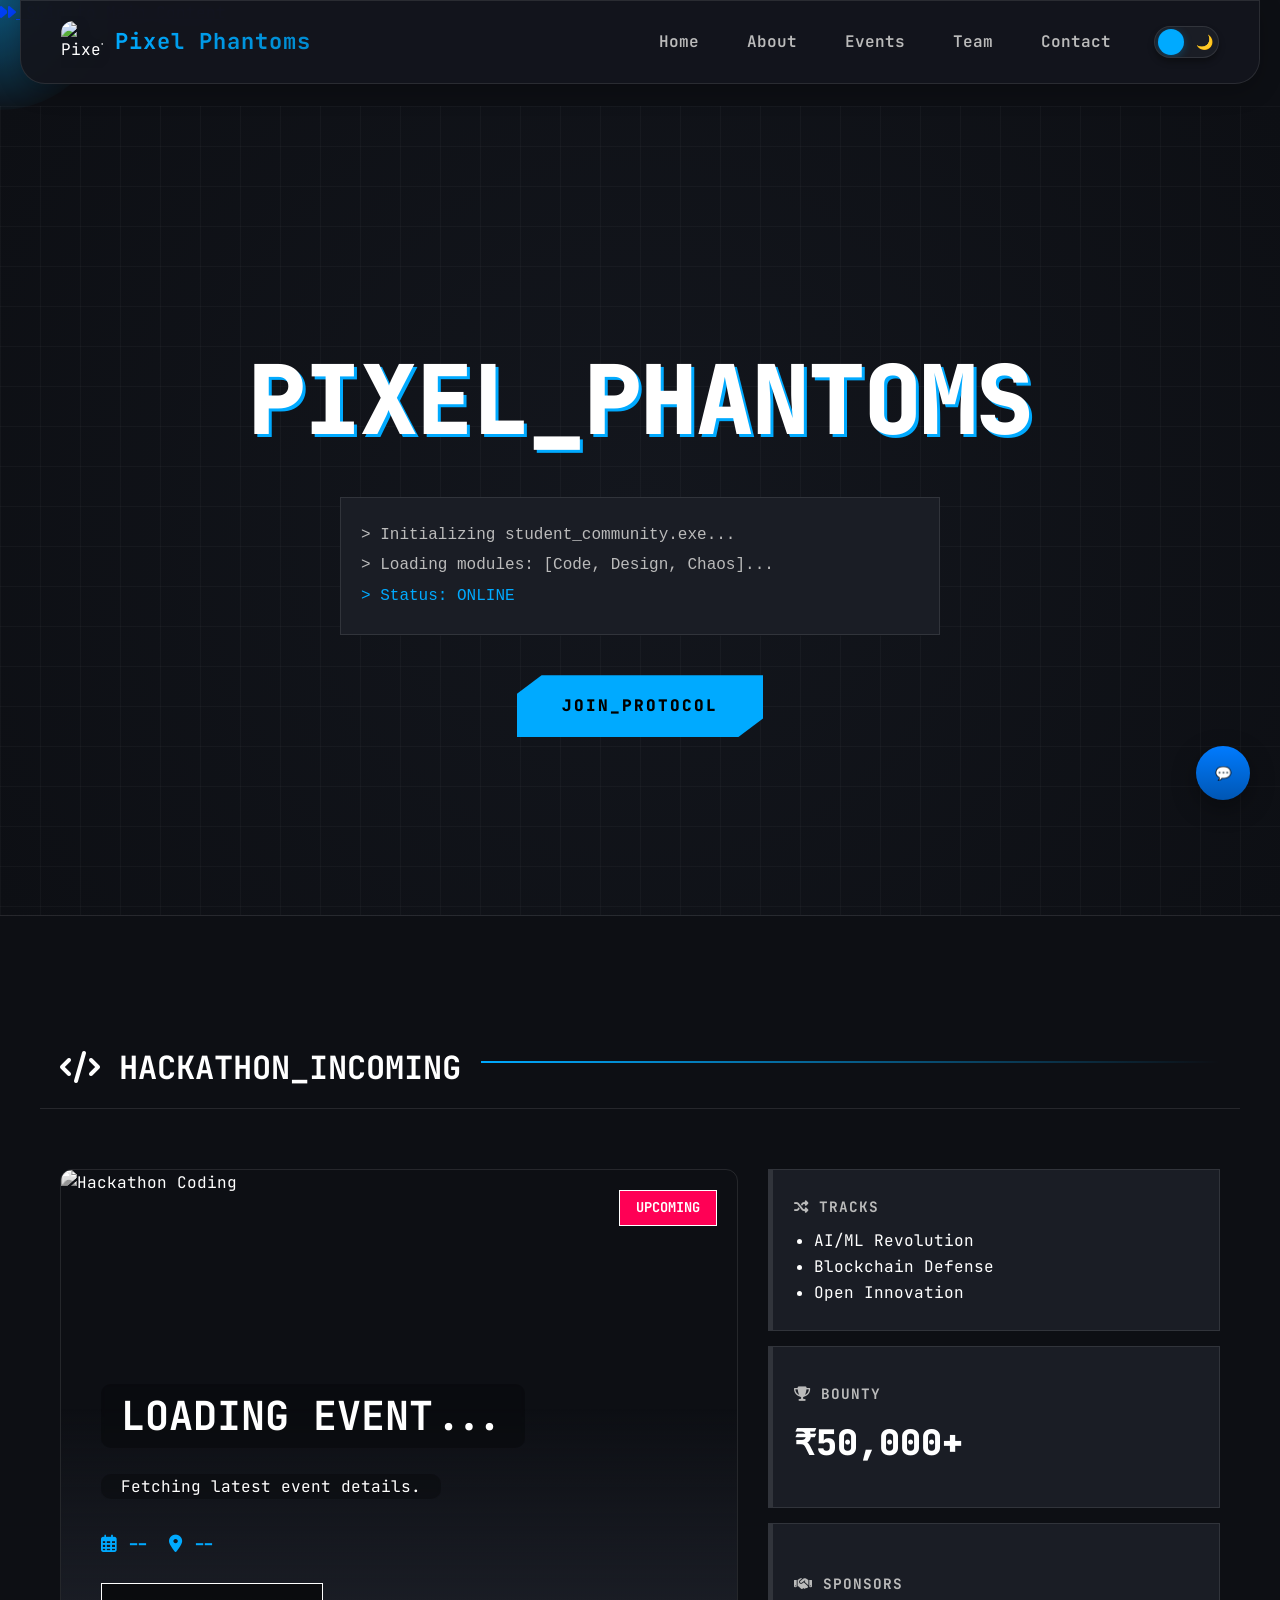
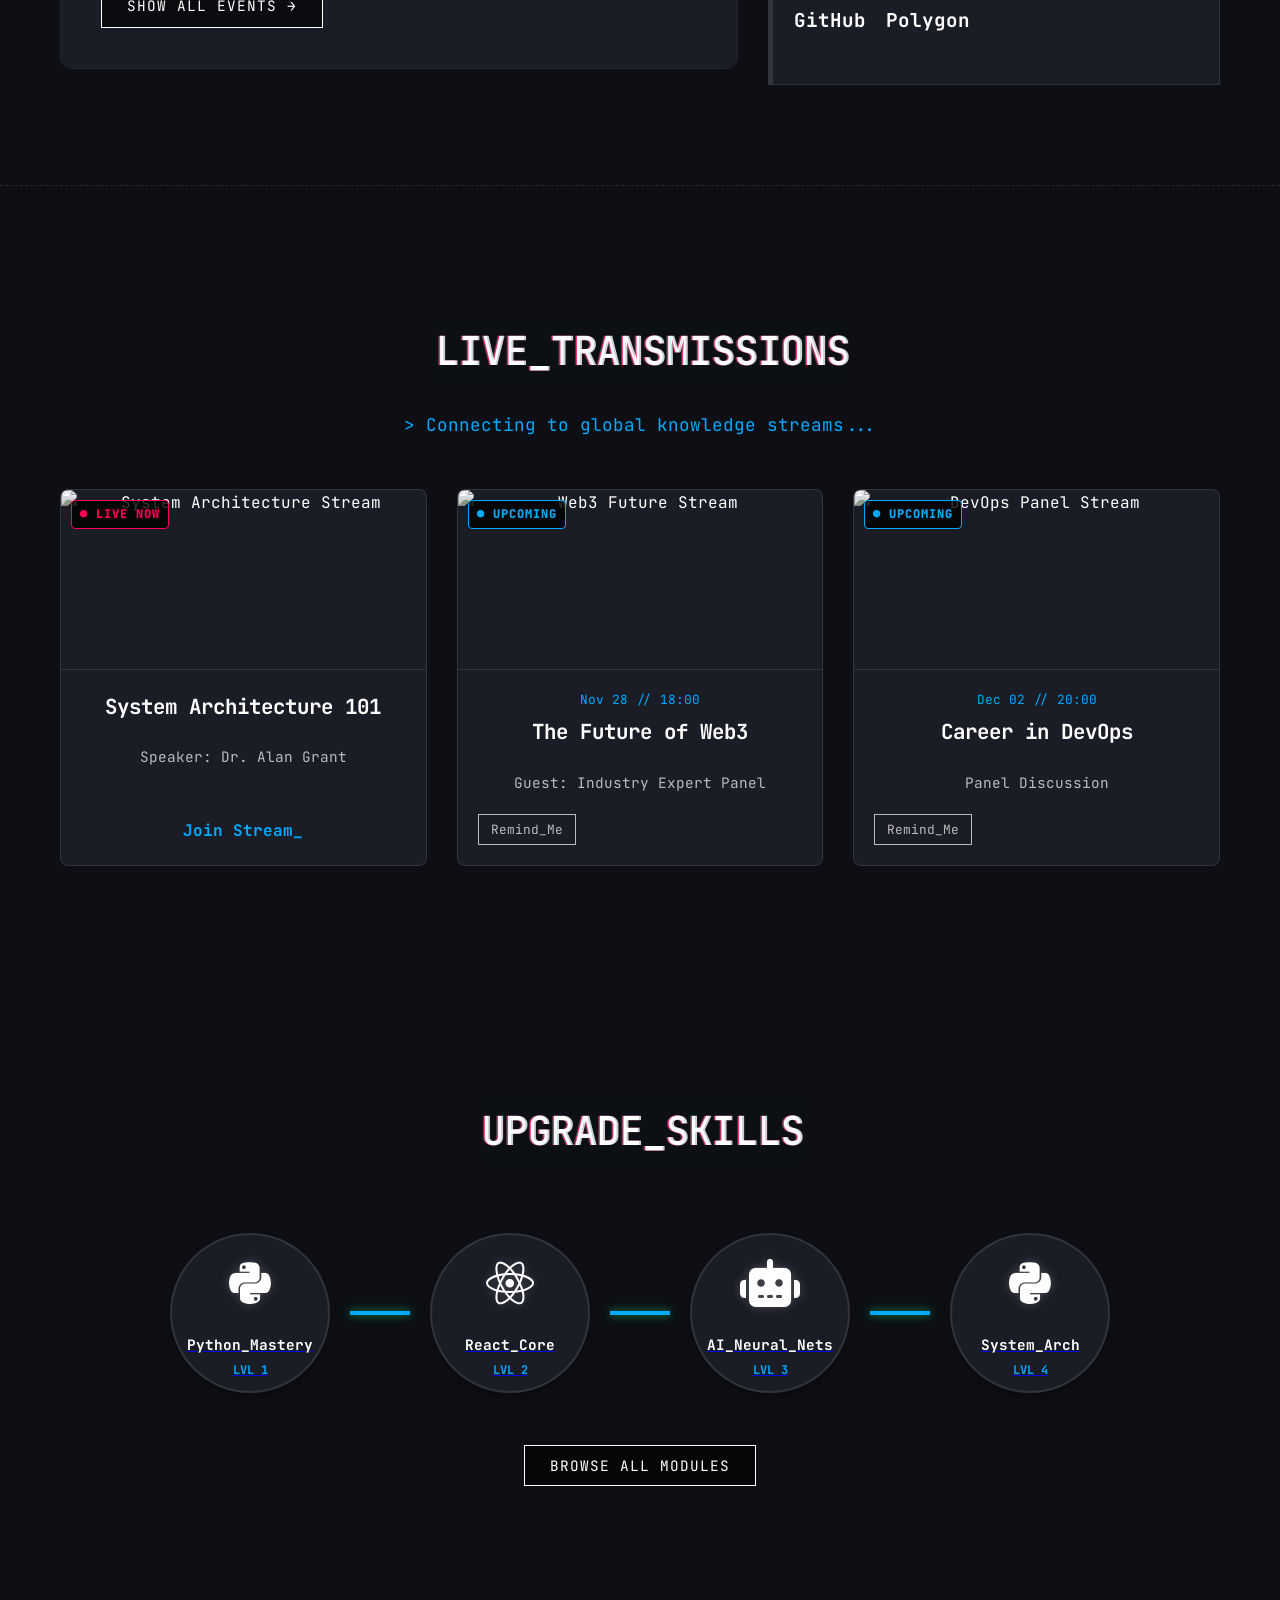
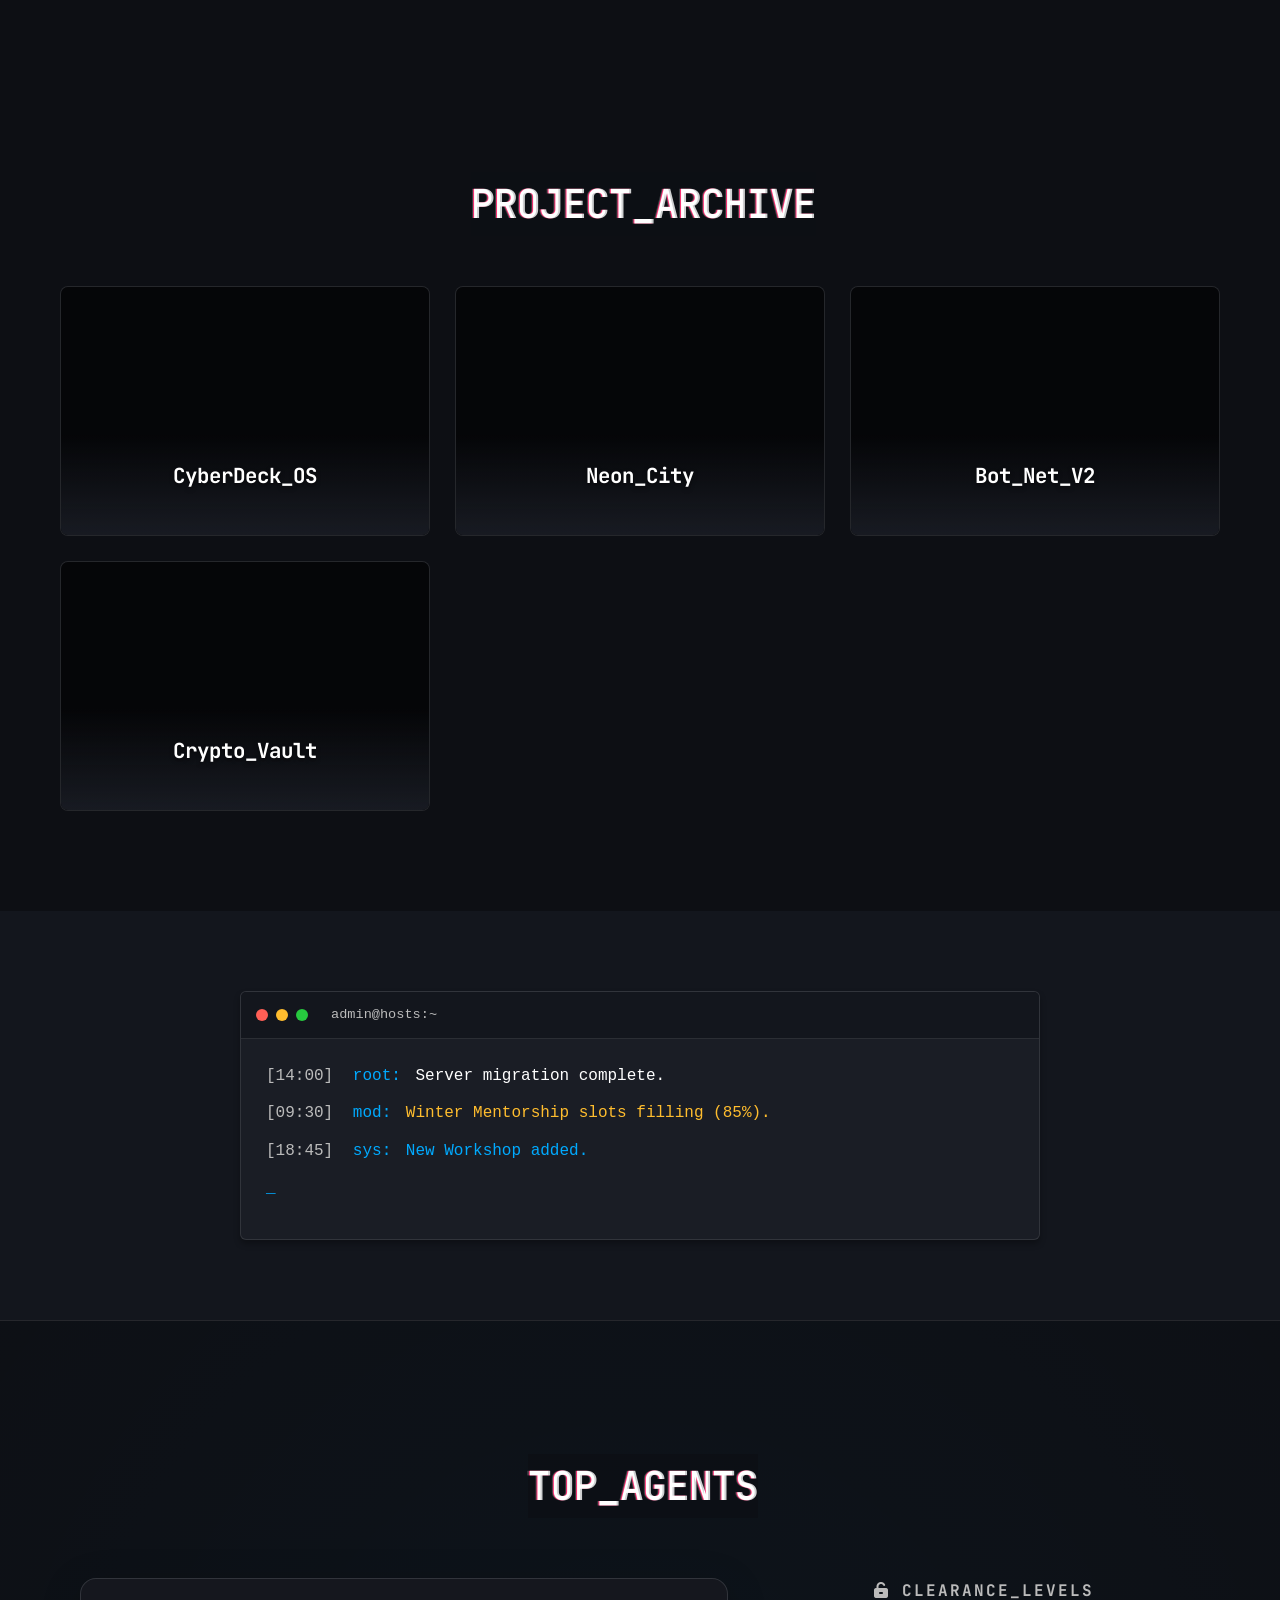
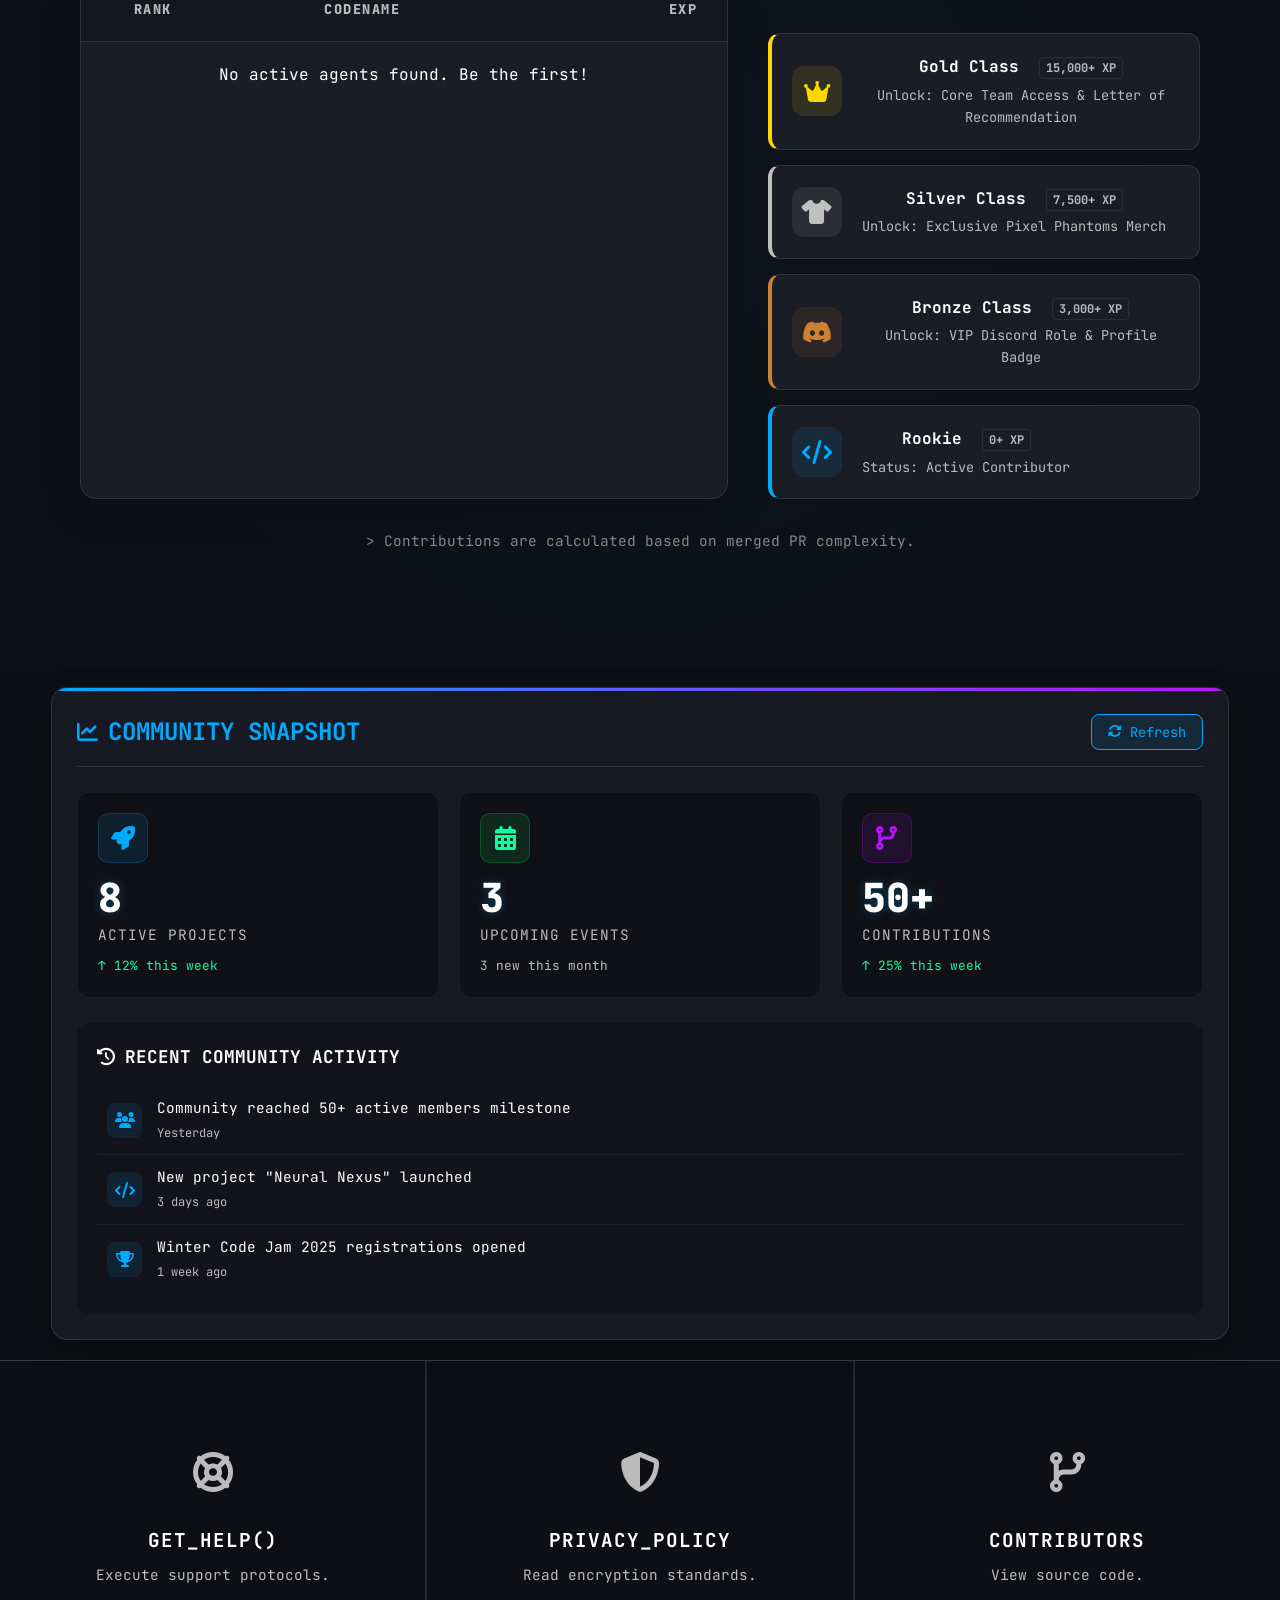
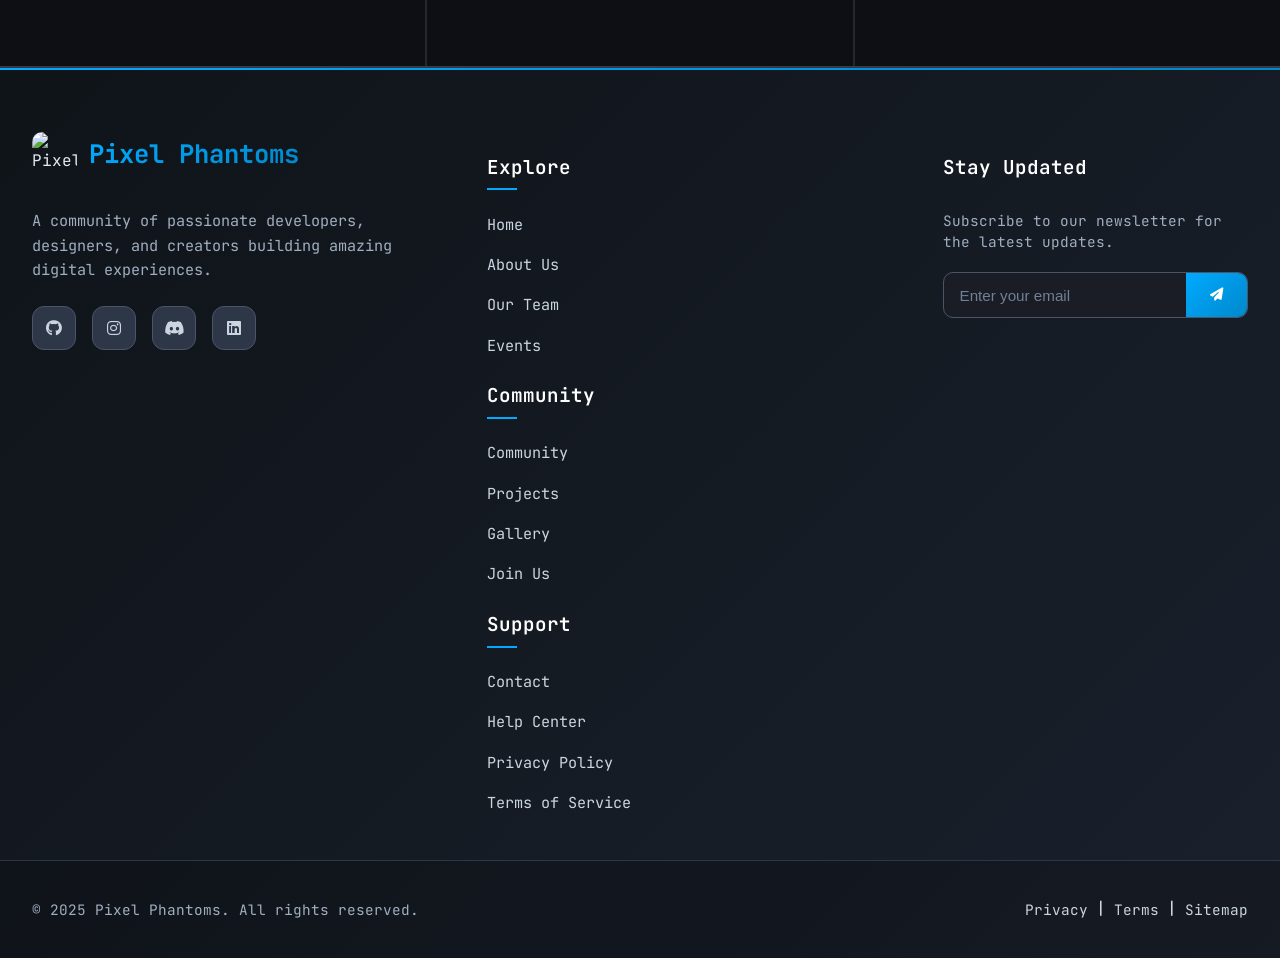
==== commit 10f23dae: "Merge branch 'main' into add-section-anchors" ====
--- a/index.html
+++ b/index.html
@@ -127,7 +127,7 @@
               <div class="sem-info">
                 <h3>System Architecture 101</h3>
                 <p>Speaker: Dr. Alan Grant</p>
-                <a href="#" class="link-terminal">Join Stream<span aria-hidden="true">_</span></a>
+                <a href="https://discord.com/" target="_blank" rel="noopener" class="link-terminal">Join Stream<span aria-hidden="true">_</span></a>
               </div>
             </div>
             <div class="seminar-card reveal-card">
@@ -164,7 +164,7 @@
         </div>
       </section>
 
-      <section class="skill-tree-section" aria-labelledby="skills-heading">
+      <section class="skill-tree-section" aria-labelledby="skills-heading" id="modules">
         <div class="container">
           <h2 class="section-header-glitch" data-text="UPGRADE_SKILLS" id="skills-heading">
             <span aria-hidden="true">UPGRADE_SKILLS</span>
@@ -292,7 +292,7 @@
         </div>
       </section>
 
-      <section class="leaderboard-preview" aria-labelledby="leaderboard-heading">
+      <section class="leaderboard-preview" aria-labelledby="leaderboard-heading" id="leaderboard">
         <div class="container">
           <h2 class="section-header-glitch" data-text="TOP_AGENTS" id="leaderboard-heading">
             <span aria-hidden="true">TOP_AGENTS</span>
@@ -586,23 +586,6 @@
     <div id="feedback-widget">
       <button id="feedback-toggle" style="position: fixed; right: 30px; bottom: 100px">💬</button>
 
-<script src="js/feedback.js"></script>
-<script src="js/scroll-progress.js"></script>
-
-<div id="feedback-widget">
-
-  <button id="feedback-toggle" style="position:fixed; right:17px; bottom:100px;">
-  💬
-</button>
-
-
-  <div id="feedback-panel">
-
-    <div class="ff-header">
-      <h3>Send Feedback</h3>
-      <button id="feedback-close" class="ff-close">✕</button>
-    </div>
-
       <div id="feedback-panel">
         <div class="ff-header">
           <h3>Send Feedback</h3>
--- a/css/style.css
+++ b/css/style.css
@@ -55,7 +55,26 @@
     --border-radius-lg: 16px;
     --border-radius-xl: 20px;
   }
-  
+  :root .hack-main-card h3 {
+  --text-primary: rgb(255, 250, 250);
+  }
+.hack-main-card h3 ,#home-event-desc{
+      background: rgba(0, 0, 0, 0.248); /* dark glass */
+  backdrop-filter: blur(2px);
+  -webkit-backdrop-filter: blur(2px);
+  border-radius: 10px;
+  padding-left: 20px;
+  padding-right: 20px;
+  text-shadow: 0 1px 2px rgba(0,0,0,0.4);
+}
+
+:root .btn-hollow {
+    --text-primary: white;
+}
+:root .btn-hollow:hover {
+    --text-primary: #00aaff;
+}
+
   [data-theme="dark"] {
     /* Dark theme variables */
     --bg-primary: #0d0f14;
@@ -125,7 +144,20 @@
     --border-radius-lg: 16px;
     --border-radius-xl: 20px;
   }
-  
+[data-theme="dark"] .hack-main-card h3{
+    --text-primary:#ffffff;
+  }
+  /* Light mode */
+#home-event-desc {
+  --text-primary: rgb(255, 255, 255);
+  color: var(--text-primary);
+}
+/* Dark mode */
+[data-theme="dark"] #home-event-desc {
+  --text-primary: #ffffff;
+}
+
+/*========================*/
   /* GENERAL */
   html {
       overflow-x: hidden;
@@ -1393,7 +1425,7 @@
 .site-footer {
     background: linear-gradient(135deg, var(--footer-bg) 0%, var(--footer-bg-secondary) 100%);
     color: var(--footer-text);
-    padding: 4rem 0 0;
+    padding: 2.5rem 0 0;
     margin-top: auto;
     border-top: 1px solid var(--footer-border);
     width: 100%;
@@ -1425,8 +1457,8 @@
 .footer-content {
     display: grid;
     grid-template-columns: 1.5fr 2fr 1.5fr;
-    gap: 3rem;
-    margin-bottom: 2rem;
+    gap: 2rem;
+    margin-bottom: 1.5rem;
     max-width: 1200px;
     margin: 0 auto 2rem;
     padding: 0 2rem;
@@ -1438,7 +1470,7 @@
 .footer-brand {
     display: flex;
     flex-direction: column;
-    gap: 1.5rem;
+    gap: 1rem;
     animation: slideInLeft 0.8s ease-out 0.2s both;
 }
 
@@ -1473,10 +1505,10 @@
 }
 
 .footer-description {
-    line-height: 1.6;
+    line-height: 1.4;
     color: var(--footer-text-secondary);
-    margin: 0;
-    font-size: 0.95rem;
+    margin-bottom: 1rem;
+    font-size: 0.9rem;
 }
 
 .social-links {
@@ -3246,21 +3278,253 @@
       box-shadow: 0 10px 40px rgba(0,0,0,0.2);
       backdrop-filter: blur(10px);
   }
-  
-  .lb-header {
-      display: grid;
-      grid-template-columns: 0.5fr 2fr 1fr;
-      padding: 20px 30px;
-      background: rgba(0, 0, 0, 0.2);
-      color: var(--text-secondary);
-      font-size: 0.85rem;
-      font-weight: 800;
-      letter-spacing: 1.5px;
-      border-bottom: 1px solid var(--border-color);
-  }
-  
-  .text-right { 
-      text-align: right; 
+}
+
+/* ===========================
+     Feedback widget (themed)
+     =========================== */
+#feedback-widget {
+  position: fixed !important;
+  bottom: 30px !important;
+  right: 30px !important;
+  z-index: 999999 !important;
+}
+
+#feedback-toggle {
+  width: 54px;
+  height: 54px;
+  border-radius: 50%;
+  border: none;
+  background: linear-gradient(180deg, #007bff, #0056b3);
+  color: white;
+  display: flex;
+  align-items: center;
+  justify-content: center;
+  box-shadow: 0 8px 24px rgba(0, 0, 0, 0.35);
+  cursor: pointer;
+  transition: all 0.3s ease;
+}
+
+#feedback-toggle:hover {
+  transform: scale(1.1);
+  box-shadow: 0 12px 30px rgba(0, 0, 0, 0.4);
+}
+
+#feedback-toggle:focus {
+  outline: 3px solid rgba(0, 170, 255, 0.18);
+  transform: scale(1.1);
+}
+
+#feedback-toggle:active {
+  transform: scale(0.98);
+}
+
+#feedback-panel {
+  width: 360px;
+  max-width: calc(100vw - 40px);
+  background: var(--card-bg);
+  color: var(--text-primary);
+  box-shadow: 0 30px 60px rgba(0, 0, 0, 0.45);
+  border-radius: 12px;
+  padding: 12px;
+  transform-origin: bottom right !important;
+  transform: translateY(8px) scale(0.98);
+  opacity: 0;
+  pointer-events: none;
+  transition:
+    transform var(--animation-medium) ease,
+    opacity var(--animation-medium) ease;
+  margin-bottom: 8px;
+  border: 1px solid var(--border-color);
+  position: absolute;
+  bottom: 70px;
+  right: 0;
+}
+
+#feedback-widget.open #feedback-panel {
+  transform: none;
+  opacity: 1;
+  pointer-events: auto;
+}
+
+/* Header */
+.ff-header {
+  display: flex;
+  align-items: center;
+  justify-content: space-between;
+  margin-bottom: 8px;
+}
+
+.ff-header h3 {
+  margin: 0;
+  font-size: 16px;
+  letter-spacing: 0.4px;
+  color: var(--accent-color);
+}
+
+.ff-close {
+  background: transparent;
+  border: none;
+  color: var(--text-secondary);
+  font-size: 20px;
+  cursor: pointer;
+  width: 30px;
+  height: 30px;
+  display: flex;
+  align-items: center;
+  justify-content: center;
+  border-radius: 50%;
+  transition: all 0.2s ease;
+}
+
+.ff-close:hover {
+  background: rgba(0, 0, 0, 0.1);
+  color: var(--text-primary);
+}
+
+/* Form */
+#feedback-form label {
+  display: block;
+  font-size: 12px;
+  margin: 8px 0 4px;
+  color: var(--text-secondary);
+}
+
+#feedback-form input,
+#feedback-form textarea {
+  width: 100%;
+  padding: 9px 10px;
+  border-radius: 8px;
+  border: 1px solid var(--input-border);
+  background: var(--input-bg);
+  color: var(--input-text);
+  font-size: 13px;
+  box-sizing: border-box;
+  transition: all 0.2s ease;
+}
+
+#feedback-form input:focus,
+#feedback-form textarea:focus {
+  outline: none;
+  border-color: var(--accent-color);
+  box-shadow: 0 0 0 3px rgba(0, 170, 255, 0.1);
+}
+
+#feedback-form textarea {
+  resize: vertical;
+  min-height: 84px;
+}
+
+/* Rating stars */
+.ff-rating {
+  margin: 10px 0;
+  display: flex;
+  align-items: center;
+  gap: 10px;
+}
+
+.rating-label {
+  font-size: 12px;
+  color: var(--text-secondary);
+}
+
+#star-rating {
+  display: flex;
+  gap: 5px;
+}
+
+#star-rating .star {
+  background: transparent;
+  border: none;
+  font-size: 20px;
+  color: rgba(255, 255, 255, 0.14);
+  cursor: pointer;
+  padding: 4px;
+  border-radius: 4px;
+  transition: all 0.2s ease;
+}
+
+#star-rating .star:hover,
+#star-rating .star.selected {
+  color: #ffd166;
+  text-shadow: 0 1px 0 rgba(0, 0, 0, 0.5);
+  transform: scale(1.2);
+}
+
+/* Buttons */
+.ff-actions {
+  display: flex;
+  gap: 8px;
+  margin-top: 10px;
+  align-items: center;
+}
+
+.btn-cyber.small {
+  padding: 8px 12px;
+  font-size: 14px;
+  border-radius: 8px;
+  background: var(--accent-color);
+  color: #fff;
+  border: none;
+  cursor: pointer;
+  transition: all 0.2s ease;
+}
+
+.btn-cyber.small:hover {
+  background: #0088cc;
+  transform: translateY(-2px);
+  box-shadow: 0 4px 10px rgba(0, 170, 255, 0.3);
+}
+
+.btn-cyber.small:disabled {
+  opacity: 0.7;
+  cursor: not-allowed;
+  transform: none;
+  box-shadow: none;
+}
+
+.btn-link {
+  background: transparent;
+  border: none;
+  color: var(--text-secondary);
+  cursor: pointer;
+  font-size: 13px;
+  transition: all 0.2s ease;
+  padding: 8px 12px;
+  border-radius: 8px;
+}
+
+.btn-link:hover {
+  color: var(--text-primary);
+  background: rgba(0, 0, 0, 0.05);
+}
+
+.ff-status {
+  margin-top: 8px;
+  font-size: 13px;
+  color: var(--text-secondary);
+}
+
+/* Mobile adjustments */
+@media (max-width: 420px) {
+  #feedback-widget {
+    position: fixed !important;
+    left: auto !important;
+    right: 12px !important;
+    bottom: 12px !important;
+    z-index: 9999 !important;
+  }
+
+  #feedback-panel {
+      position: fixed !important;
+      left: 50% !important;
+      transform: translateX(-50%) !important;
+      bottom: 32px !important;
+      width: calc(100% - 24px) !important;
+      max-width: 420px !important;
+      border-radius: 16px !important;
+      padding-bottom: 0px !important;
+      margin: 0 !important;
   }
   
   .lb-row {
@@ -4926,7 +5190,7 @@
       -webkit-background-clip: text;
       -webkit-text-fill-color: transparent;
       background-clip: text;
-      animation: colorShift 4s ease-in-out infinite;
+      animation: colorShift 2s ease-in-out infinite;
   }
   
   .footer-description {
@@ -4995,9 +5259,9 @@
 }
   
   .link-group-title {
-      font-size: 1.2rem;
+      font-size: 1.1rem;
       font-weight: 600;
-      margin-bottom: 1.2rem;
+      margin-bottom: 1rem;
       color: var(--footer-heading);
       position: relative;
       padding-bottom: 0.5rem;
@@ -5027,6 +5291,10 @@
     transform: translateY(-2px);
 }
 
+.link-group {
+    gap: 0.8rem; 
+}
+
 
   .link-list {
       list-style: none;
@@ -5035,7 +5303,7 @@
   }
   
   .link-list li {
-      margin-bottom: 0.6rem;
+      margin-bottom: 0.4rem;
       transform: translateX(0);
       transition: transform var(--animation-medium) ease;
   }
@@ -5048,9 +5316,9 @@
       color: var(--footer-link);
       text-decoration: none;
       transition: all var(--animation-medium) ease;
-      font-size: 0.95rem;
+      font-size: 0.9rem;
       display: block;
-      padding: 0.2rem 0;
+      padding: 0.15rem 0;
       position: relative;
   }
   
@@ -5078,21 +5346,21 @@
   .footer-newsletter {
       display: flex;
       flex-direction: column;
-      gap: 1.2rem;
+      gap: 1rem;
       animation: slideInRight 0.8s ease-out 0.6s both;
   }
   
   .newsletter-title {
       font-size: 1.2rem;
       font-weight: 600;
-      margin-bottom: 0.5rem;
+      margin-bottom: 0.3rem;
       color: var(--footer-heading);
   }
   
   .newsletter-description {
-      font-size: 0.9rem;
+      font-size: 0.85rem;
       color: var(--footer-text-secondary);
-      line-height: 1.5;
+      line-height: 1.4;
       margin: 0;
   }
   
@@ -5183,7 +5451,7 @@
   /* Footer Bottom - FIXED */
   .footer-bottom {
       border-top: 1px solid var(--footer-border);
-      padding: 2rem 0;
+      padding: 1.5rem 0;
       width: 100%;
       background: rgba(0, 0, 0, 0.2);
       animation: fadeIn 0.8s ease-out 0.8s both;
@@ -5479,10 +5747,15 @@
   }
   
   @media (max-width: 1024px) {
+
+    .site-footer {
+        padding: 2rem 0 0;
+    }
       .footer-content {
           grid-template-columns: 1fr 1fr;
-          gap: 2.5rem;
+          gap: 1.5rem;
           padding: 0 2rem;
+          margin-bottom: 1.2rem;
       }
     
     .footer-links-grid {
@@ -5563,19 +5836,19 @@
       
       .footer-content {
           grid-template-columns: 1fr;
-          gap: 2.5rem;
-          padding: 0 1.5rem;
+          gap: 1.5rem;
+          padding: 0 1rem;
       }
       
       .footer-links {
           grid-template-columns: 1fr;
-          gap: 2rem;
+          gap: 1.5rem;
       }
       
       .footer-bottom-content {
           flex-direction: column;
           text-align: center;
-          padding: 0 1.5rem;
+          padding: 0 1rem;
       }
       
       .footer-brand {
@@ -5605,22 +5878,31 @@
       .lb-xp-val {
           font-size: 1rem;
       }
+
+      .site-footer {
+        padding: 1.5rem 0 0; 
+    }
+
+    .link-group-title {
+        margin-bottom: 0.8rem;
+        font-size: 1rem;
+    }
   }
   
   @media (max-width: 480px) {
       .site-footer {
-          padding: 3rem 0 0;
+          padding: 1rem 0 0;
       }
       
       .footer-content {
         grid-template-columns: 1fr;
-          padding: 0 1rem;
-          gap: 2rem;
+          padding: 0 0.75rem;
+          gap: 1.2rem;
       }
     
     .footer-links-grid {
         grid-template-columns: 1fr;
-        gap: 2rem;
+        gap: 1rem;
     }
       
       .footer-bottom-content {
@@ -5629,10 +5911,30 @@
         text-align: center;
         gap: 1rem;
       }
+
+      .copyright, .bottom-link {
+        font-size: 0.8rem; /* Reduced font size */
+    }
+
+      .brand-name {
+        font-size: 1.3rem; 
+    }
+
+      .footer-description {
+        font-size: 0.85rem;
+        line-height: 1.3;
+    }
       
       .social-links {
           justify-content: center;
-      }
+          gap: 0.75rem;
+      }
+
+      .social-link {
+        width: 38px; 
+        height: 38px; 
+        font-size: 0.9rem;
+    }
       
       .input-group {
           flex-direction: column;
@@ -5640,7 +5942,7 @@
       
       .newsletter-btn {
           border-radius: 0 0 10px 10px;
-          padding: 1rem;
+          padding: 0.75rem 0.85rem;
       }
       
       .hero {
@@ -5688,8 +5990,8 @@
       }
       
       .logo img {
-          width: 36px;
-          height: 36px;
+          width: 35px;
+          height: 35px;
       }
       
       .logo span {
@@ -5991,7 +6293,32 @@
           font-size: 0.7rem;
           padding: 6px 10px;
       }
-  }
+
+      .site-footer::before,
+    .footer-logo img,
+    .brand-name {
+        animation: none;
+    }
+  }
+
+  @media (max-width: 320px) {
+    .site-footer {
+        padding: 0.75rem 0 0;
+    }
+    
+    .footer-content {
+        gap: 1rem;
+    }
+    
+    .footer-description {
+        font-size: 0.8rem;
+    }
+    
+    .social-link {
+        width: 34px;
+        height: 34px;
+    }
+}
   
   @media (max-width: 480px) {
       .theme-status-indicator {
--- a/css/cursor-effect.css
+++ b/css/cursor-effect.css
@@ -0,0 +1,64 @@
+/* Provides a glowing cursor follow effect for desktop users */
+
+/* Provides a subtle constant cursor aura for desktop users */
+
+#cursor-highlight {
+  position: fixed;
+  top: 0;
+  left: 0;
+
+  width: 220px;
+  height: 220px;
+
+  background:
+  radial-gradient(
+    circle,
+    rgba(0, 0, 0, 0.08) 0%,
+    transparent 55%
+  ),
+  radial-gradient(
+    circle,
+    rgba(0, 170, 255, 0.45) 0%,
+    rgba(0, 170, 255, 0.25) 35%,
+    transparent 75%
+  );
+
+  opacity: 1;
+  border-radius: 50%;
+  pointer-events: none;
+  z-index: 999;
+
+  transform: translate(-50%, -50%);
+  will-change: transform;
+  transition: transform 110ms ease-out;
+}
+
+/* Hide on touch devices */
+@media (pointer: coarse) {
+  #cursor-highlight {
+    display: none;
+  }
+}
+
+/* Hide on mobile viewports */
+@media (max-width: 768px) {
+  #cursor-highlight {
+    display: none;
+  }
+}
+
+/* Respect reduced motion preference */
+@media (prefers-reduced-motion: reduce) {
+  #cursor-highlight {
+    transition: none;
+  }
+}
+
+/* Improve visibility on light backgrounds */
+[data-theme='light'] #cursor-highlight {
+  mix-blend-mode: multiply;
+  opacity: 0.35;
+}
+
+
+
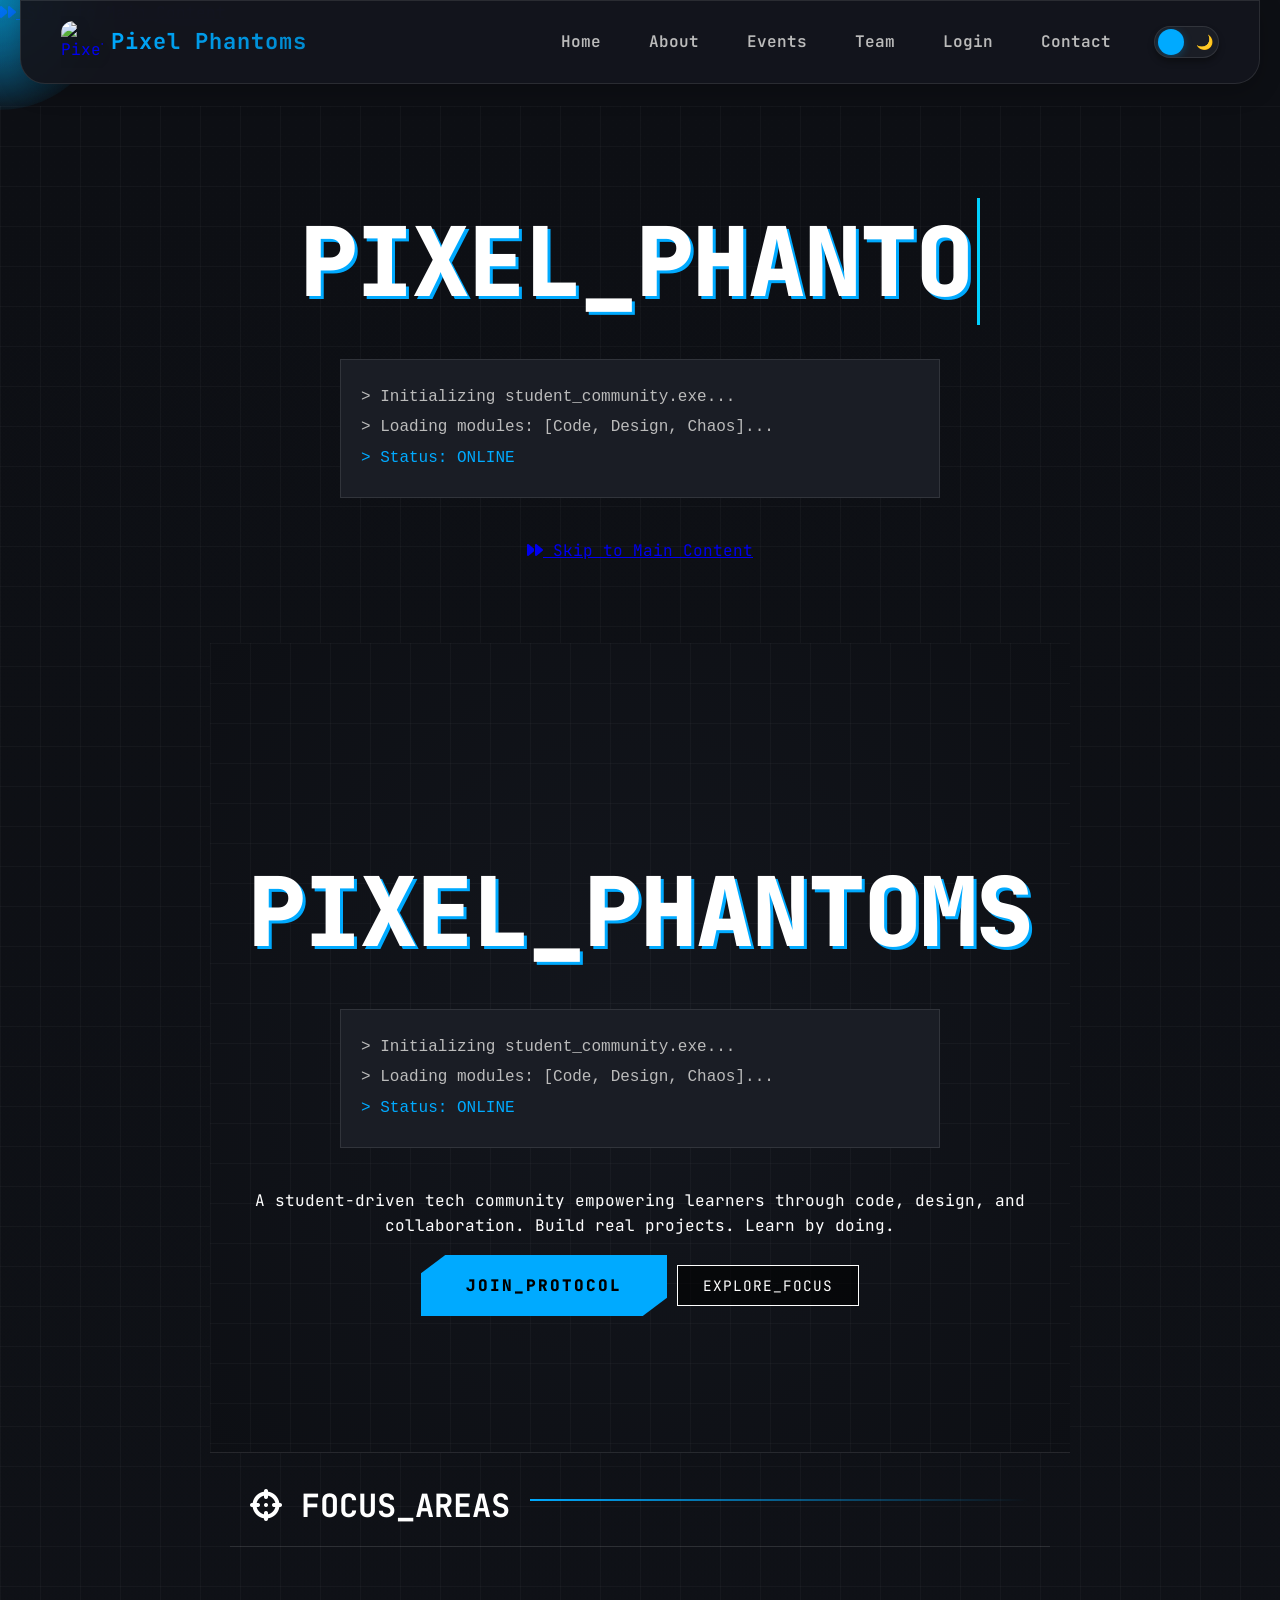
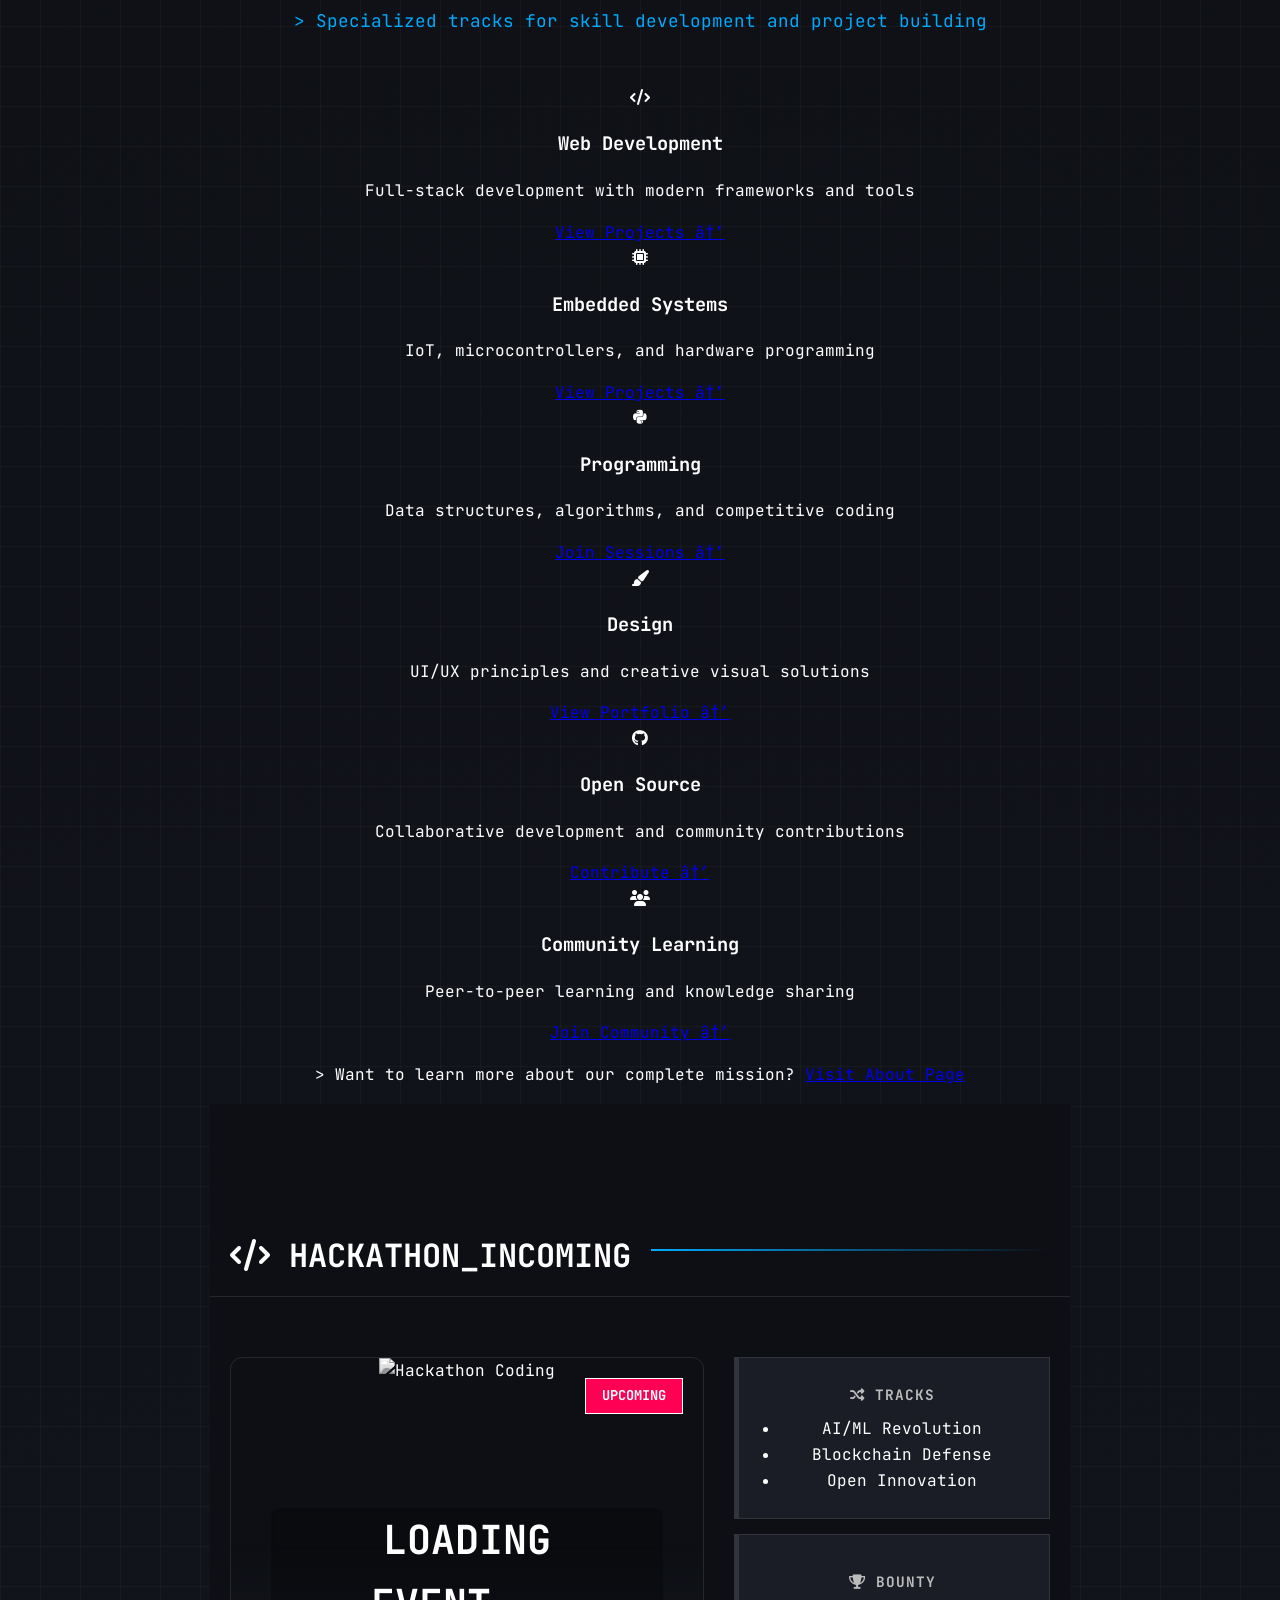
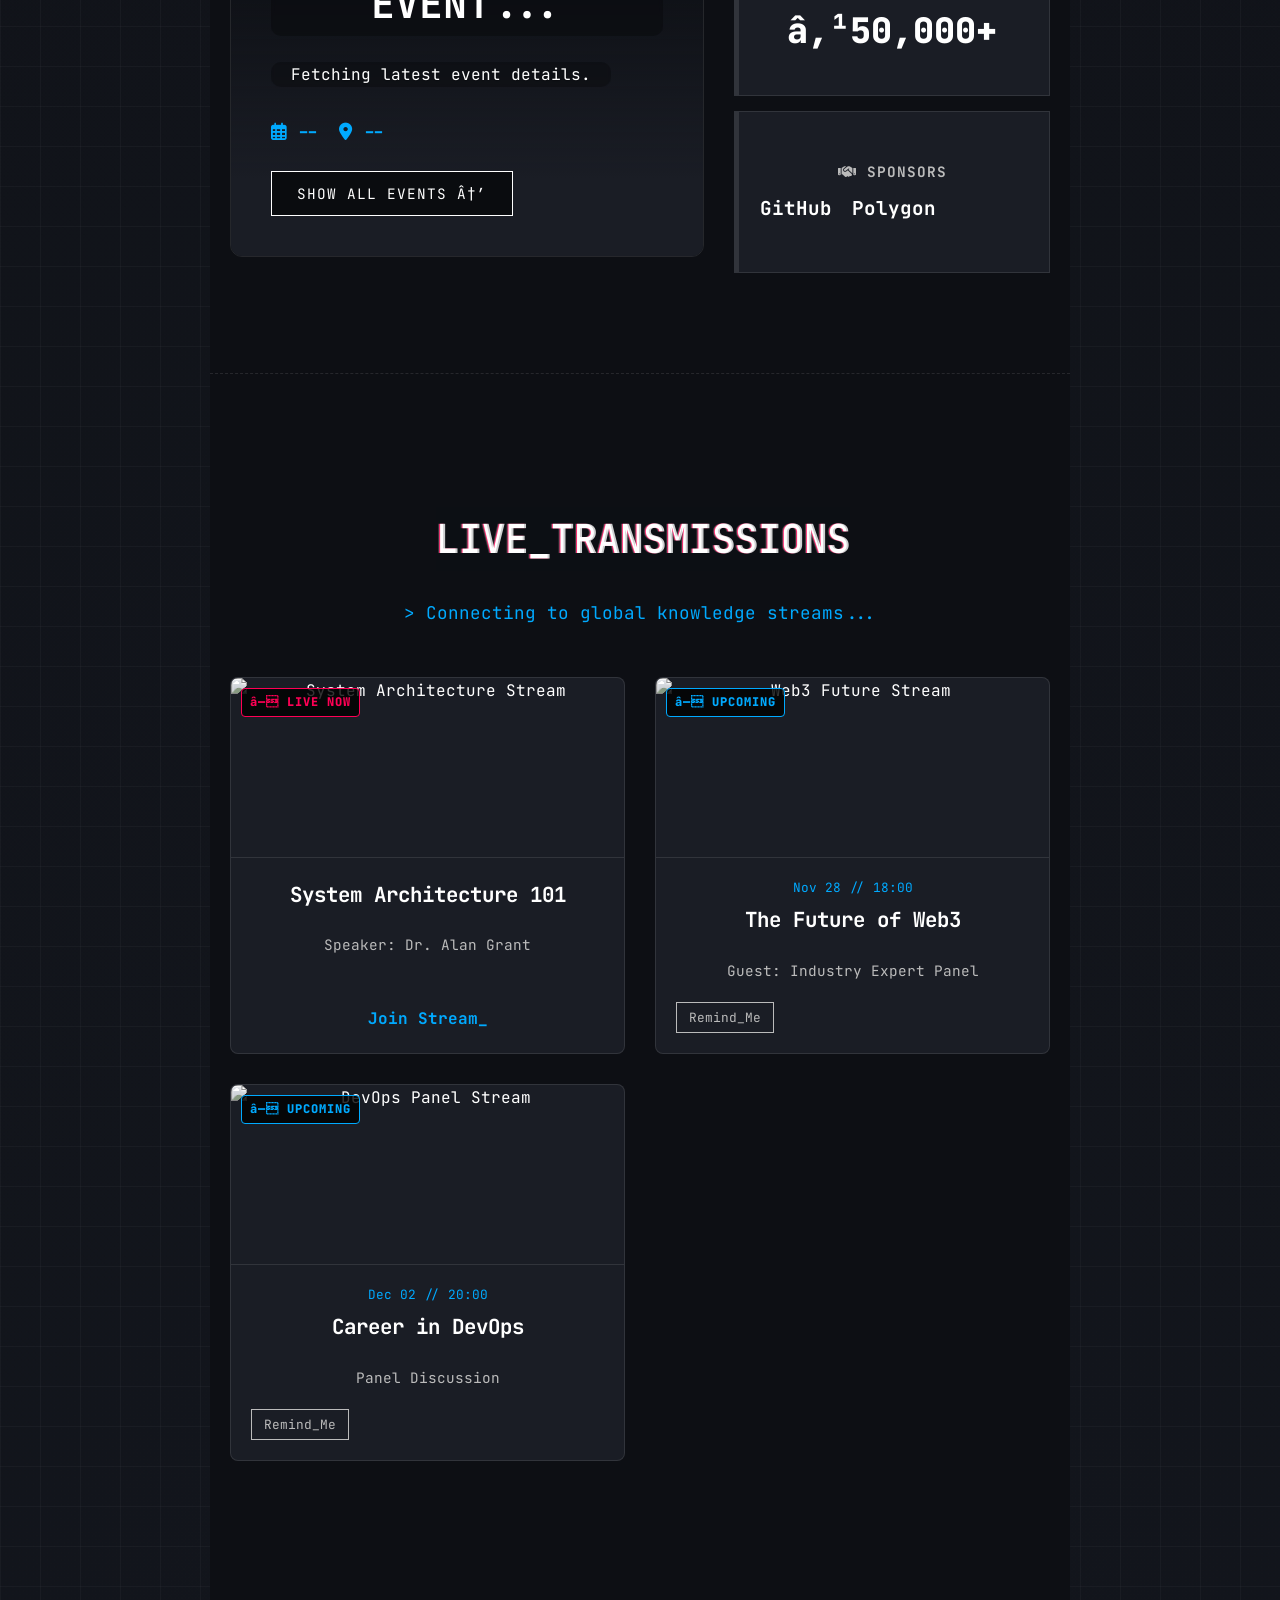
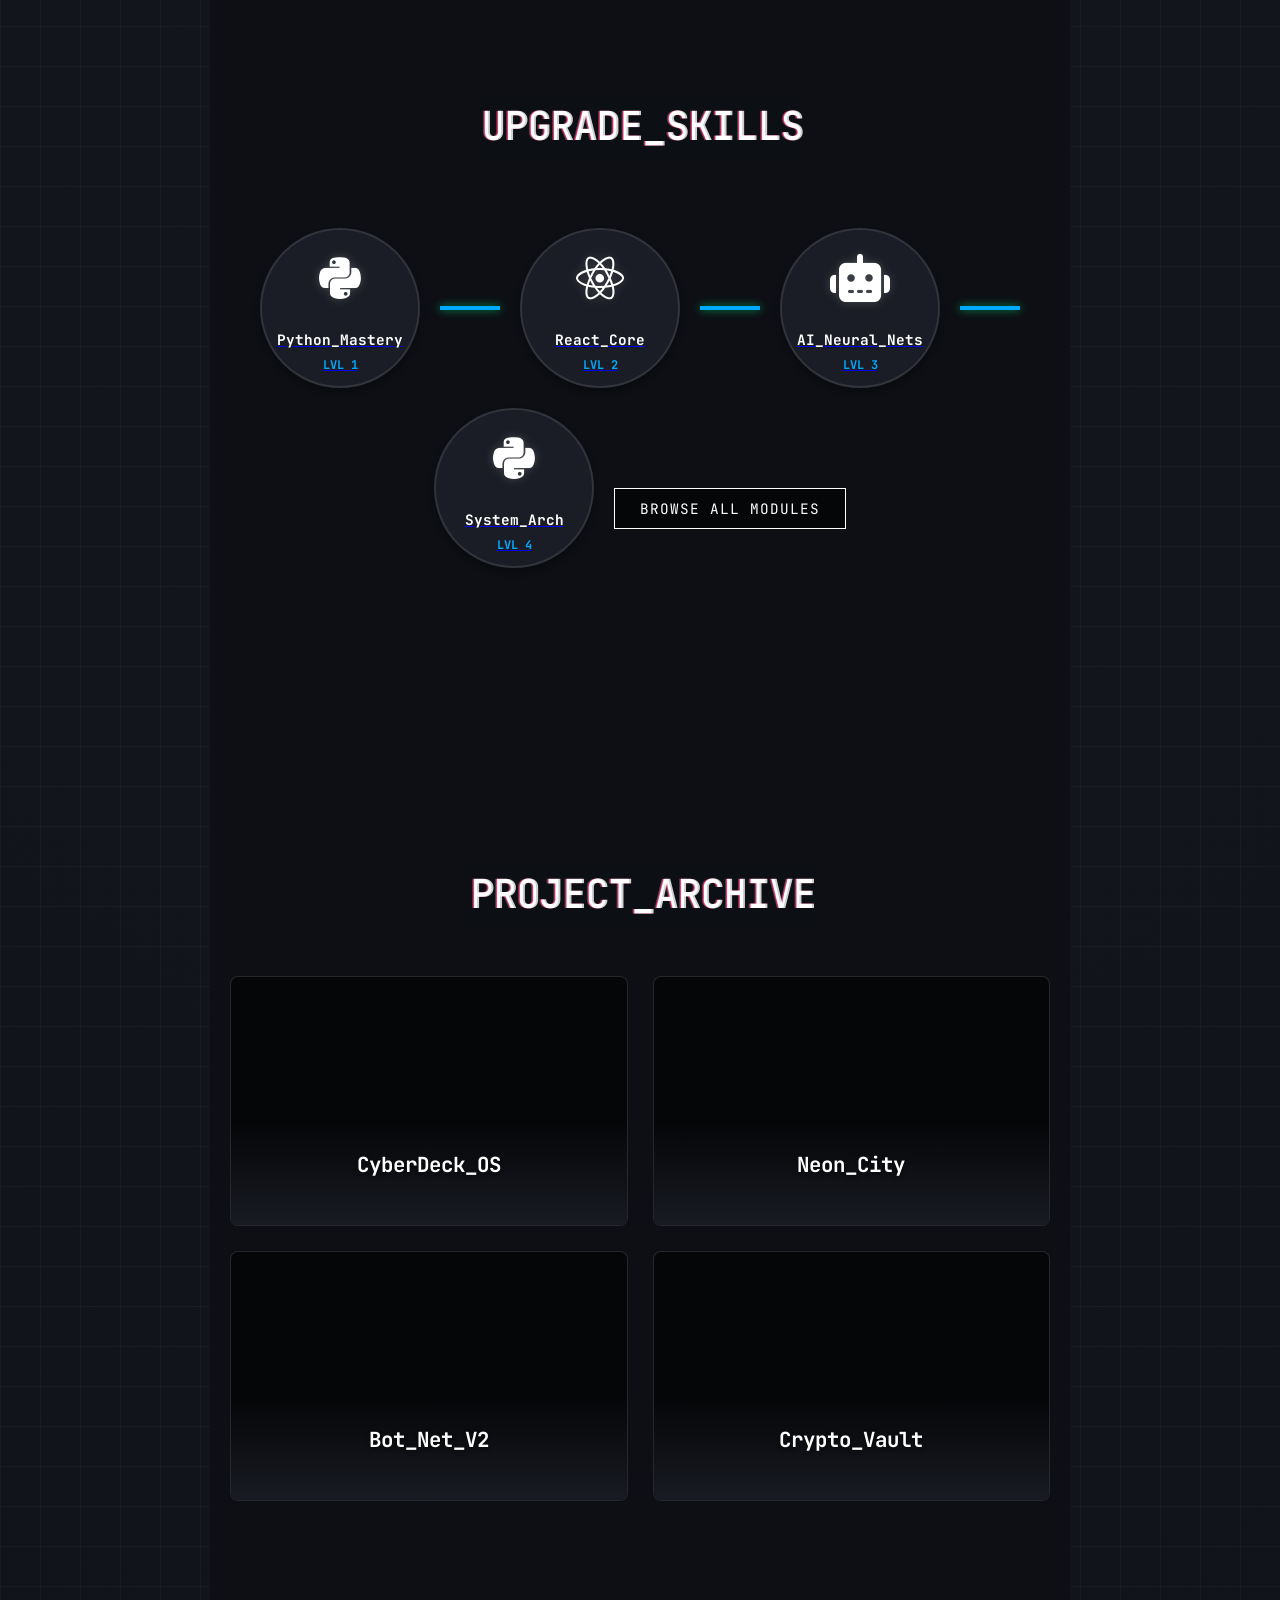
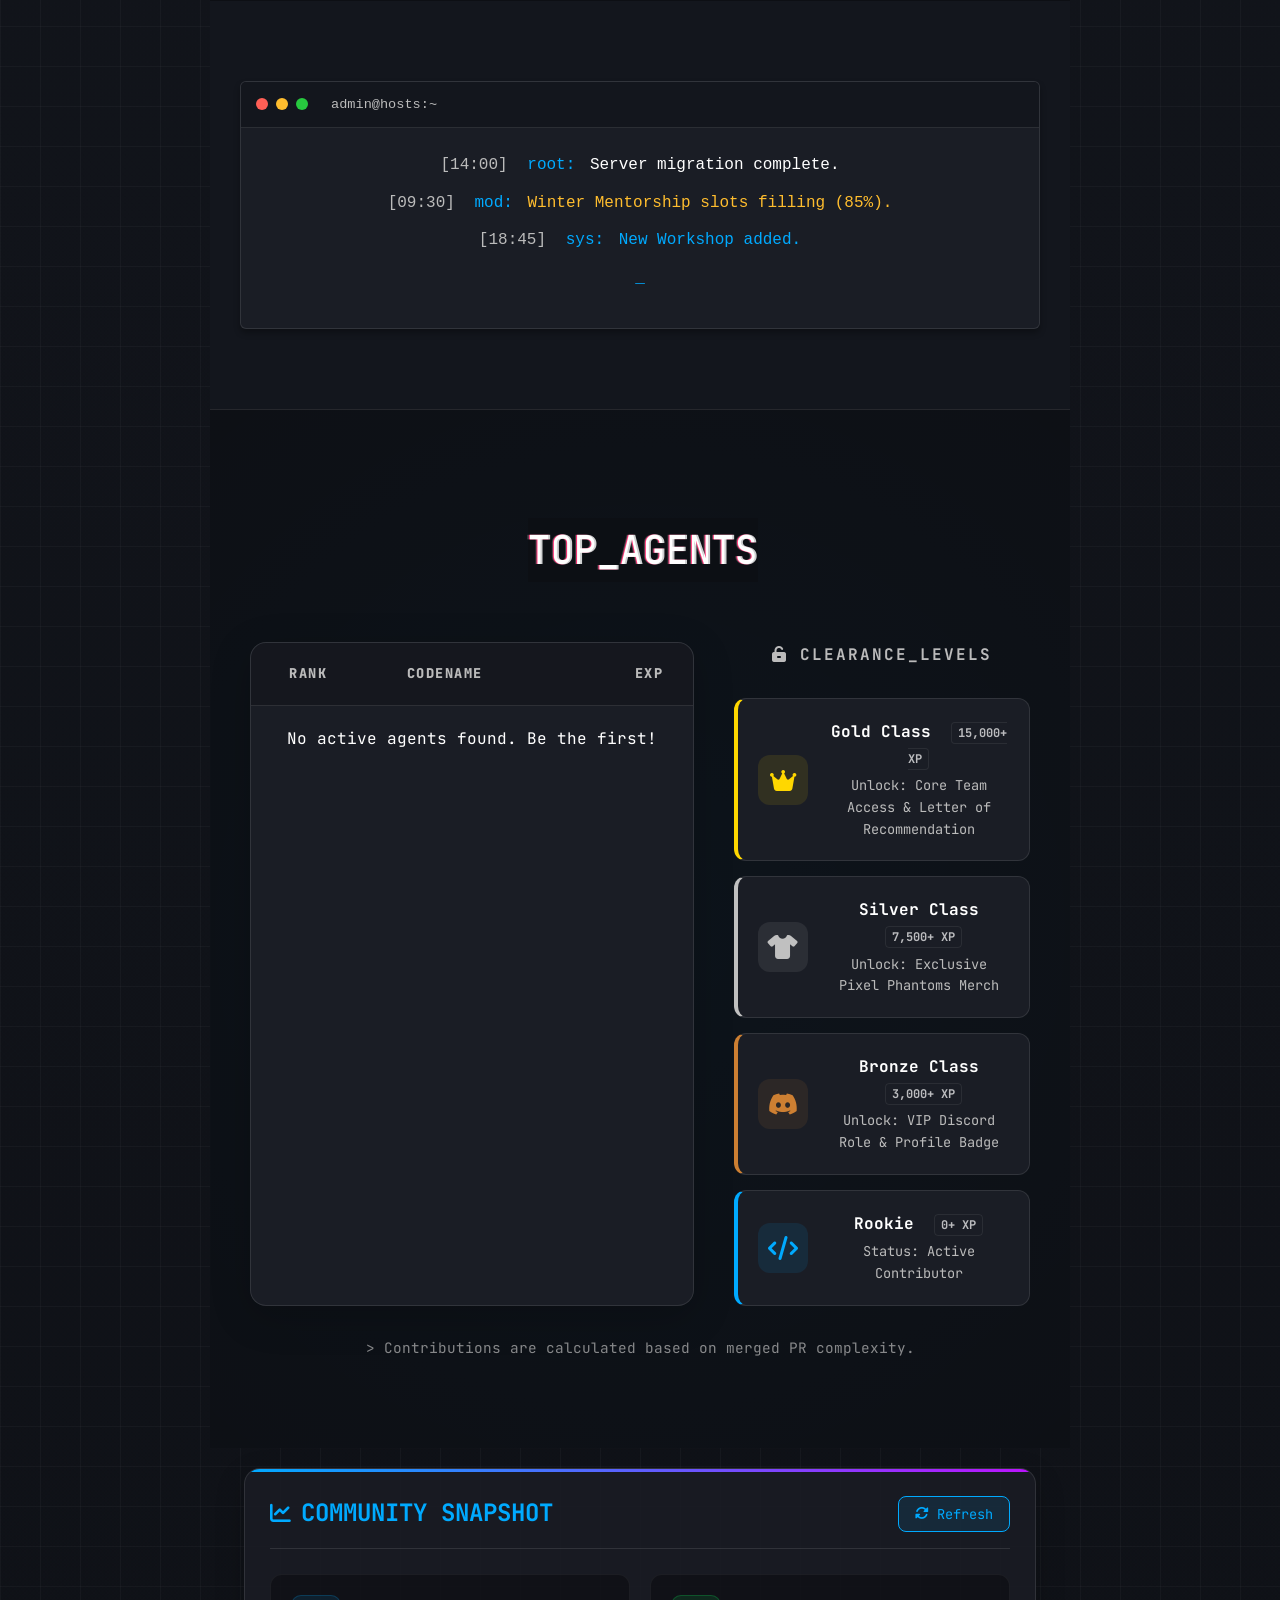
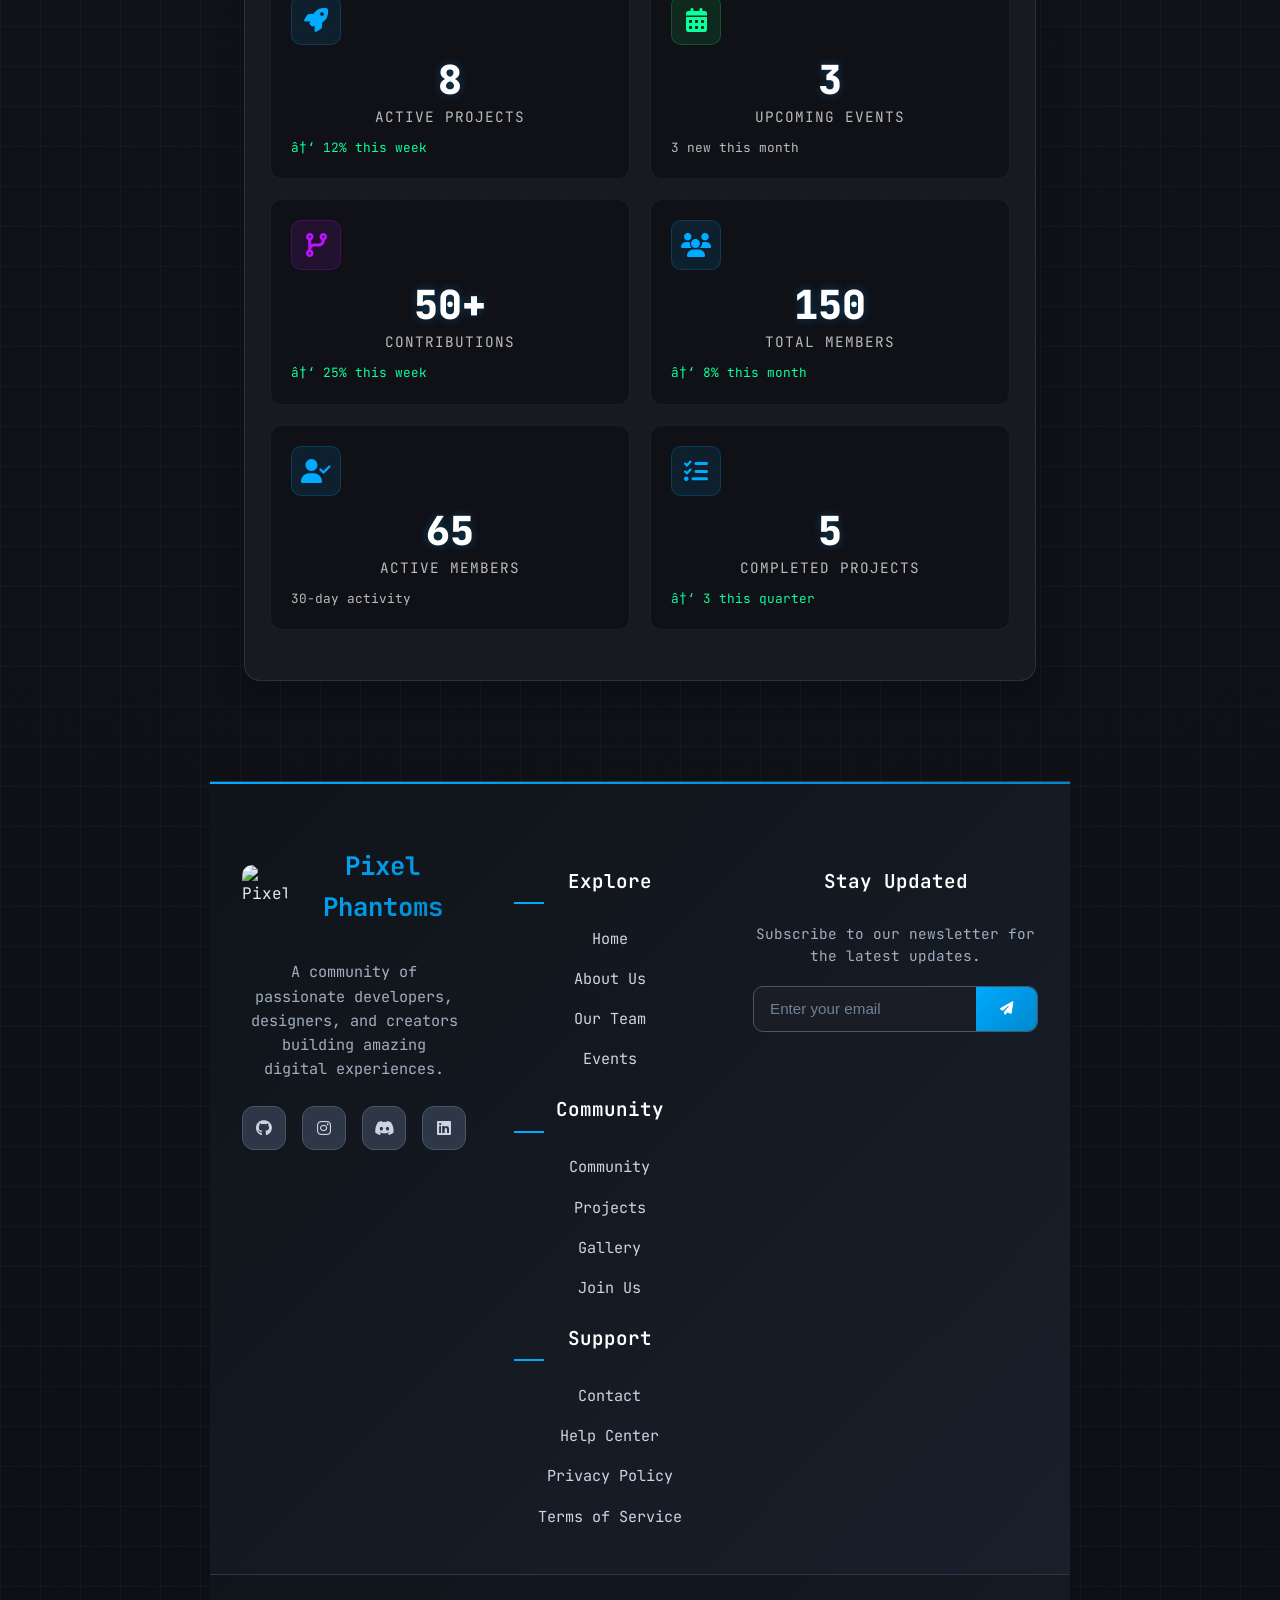
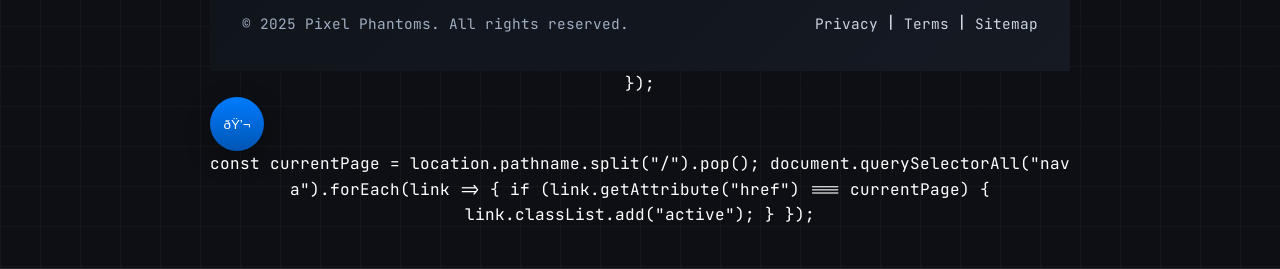
==== commit 1f25f811: "Merge pull request #453 from Himanshu4812/ui/homepage-footer-spacing ui(homepage): remove redundant " ====
--- a/index.html
+++ b/index.html
@@ -1,32 +1,5 @@
 <!doctype html>
 <html lang="en">
-  <head>
-    <meta charset="UTF-8" />
-    <meta name="viewport" content="width=device-width, initial-scale=1.0" />
-    <title>Pixel Phantoms | The Future of Tech</title>
-    <link rel="icon" href="assets/logo.png" />
-
-    <link rel="stylesheet" href="css/scroll-progress.css" />
-    <link rel="stylesheet" href="css/style.min.css" />
-    <link rel="stylesheet" href="css/style.css" />
-    <link rel="stylesheet" href="css/share-button.css" />
-    <link rel="stylesheet" href="css/home-gsap.min.css" />
-    <link rel="stylesheet" href="css/cursor-effect.css" />
-    <link rel="stylesheet" href="css/scroll-buttons.css" />
-    <link rel="stylesheet" href="css/stats-widget.css" />
-    <link
-      href="https://fonts.googleapis.com/css2?family=JetBrains+Mono:wght@400;700;800&display=swap"
-      rel="stylesheet"
-    />
-    <link
-      rel="stylesheet"
-      href="https://cdnjs.cloudflare.com/ajax/libs/font-awesome/6.4.0/css/all.min.css"
-    />
-  </head>
-  <body class="hacker-theme">
-    <div id="scroll-progress-container">
-      <div id="scroll-progress-bar"></div>
-    </div>
 
     <!-- SKIP TO CONTENT LINK (ACCESSIBILITY) -->
     <a href="#main-content" class="skip-to-content" id="skip-link">
@@ -40,589 +13,766 @@
       <section class="hero-section" id="hero">
         <div class="grid-overlay" aria-hidden="true"></div>
         <div class="hero-content">
-          <h1 class="hero-glitch" data-text="PIXEL_PHANTOMS">
-            <span aria-hidden="true">PIXEL_PHANTOMS</span>
-            <span class="sr-only">Pixel Phantoms</span>
-          </h1>
+         <h1 class="hero-glitch" data-text="PIXEL_PHANTOMS">
+           <span id="typewriter-text" aria-hidden="true"></span>
+           <span class="sr-only">PIXEL_PHANTOMS</span>
+         </h1>
           <div class="terminal-box" role="status" aria-live="polite">
             <p class="console-text">> Initializing student_community.exe...</p>
             <p class="console-text">> Loading modules: [Code, Design, Chaos]...</p>
             <p class="console-text success">> Status: ONLINE</p>
           </div>
-
-          <div class="hero-cta-group">
-            <a href="pages/join-us.html" class="btn-cyber">
-              <span class="btn-content">JOIN_PROTOCOL</span>
-              <span class="btn-glitch" aria-hidden="true"></span>
-              <span class="sr-only">Join Pixel Phantoms Community</span>
-            </a>
-          </div>
-        </div>
-      </section>
-
-      <section class="hackathon-spotlight" aria-labelledby="hackathon-heading">
+<head>
+  <meta charset="UTF-8" />
+  <meta name="viewport" content="width=device-width, initial-scale=1.0" />
+  <title>Pixel Phantoms | The Future of Tech</title>
+  <link rel="icon" href="assets/logo.png" />
+
+<!-- scroll-buttons.css logic moved to back-to-top.css and share-button.css -->
+<!-- <link rel="stylesheet" href="css/scroll-buttons.css" /> -->
+  <link rel="stylesheet" href="css/style.min.css" />
+  <link rel="stylesheet" href="css/style.css" />
+  <link rel="stylesheet" href="css/back-to-top.css" />
+  <link rel="stylesheet" href="css/share-button.css" />
+  <link rel="stylesheet" href="css/home-gsap.min.css" />
+  <link rel="stylesheet" href="css/cursor-effect.css" />
+  <link rel="stylesheet" href="css/scroll-buttons.css" />
+  <link rel="stylesheet" href="css/stats-widget.css" />
+  <link href="https://fonts.googleapis.com/css2?family=JetBrains+Mono:wght@400;700;800&display=swap" rel="stylesheet" />
+  <link rel="stylesheet" href="https://cdnjs.cloudflare.com/ajax/libs/font-awesome/6.4.0/css/all.min.css" />
+</head>
+
+<body class="hacker-theme">
+  <div id="scroll-progress-container">
+    <div id="scroll-progress-bar"></div>
+  </div>
+
+  <!-- SKIP TO CONTENT LINK (ACCESSIBILITY) -->
+  <a href="#main-content" class="skip-to-content" id="skip-link">
+    <i class="fas fa-forward" aria-hidden="true"></i> Skip to Main Content
+  </a>
+
+  <div id="cursor-highlight"></div>
+  <div id="navbar-placeholder"></div>
+
+  <main id="main-content" tabindex="-1">
+    <section class="hero-section" id="hero">
+      <div class="grid-overlay" aria-hidden="true"></div>
+      <div class="hero-content">
+        <h1 class="hero-glitch" data-text="PIXEL_PHANTOMS">
+          <span aria-hidden="true">PIXEL_PHANTOMS</span>
+          <span class="sr-only">Pixel Phantoms</span>
+        </h1>
+        <div class="terminal-box" role="status" aria-live="polite">
+          <p class="console-text">> Initializing student_community.exe...</p>
+          <p class="console-text">> Loading modules: [Code, Design, Chaos]...</p>
+          <p class="console-text success">> Status: ONLINE</p>
+        </div>
+
+        <div class="hero-description">
+          <p class="cyber-text">
+            A student-driven tech community empowering learners through code, design, and
+            collaboration.
+            <span class="neon-highlight">Build real projects. Learn by doing.</span>
+          </p>
+        </div>
+
+        <div class="hero-cta-group">
+          <a href="pages/join-us.html" class="btn-cyber">
+            <span class="btn-content">JOIN_PROTOCOL</span>
+            <span class="btn-glitch" aria-hidden="true"></span>
+            <span class="sr-only">Join Pixel Phantoms Community</span>
+          </a>
+          <a href="#focus-areas" class="btn-hollow">
+            <span class="btn-content">EXPLORE_FOCUS</span>
+          </a>
+        </div>
+      </div>
+    </section>
+
+    <section class="focus-areas" id="focus-areas" aria-labelledby="focus-heading">
+      <div class="container">
         <div class="section-header-terminal">
-          <h2 id="hackathon-heading">
-            <i class="fas fa-code" aria-hidden="true"></i> HACKATHON_INCOMING
+          <h2 id="focus-heading">
+            <i class="fas fa-crosshairs" aria-hidden="true"></i> FOCUS_AREAS
           </h2>
           <div class="line-scanner" aria-hidden="true"></div>
         </div>
-        <div class="hackathon-layout">
-          <div class="hack-main-card" data-tilt>
-            <div class="hack-badge blink" id="home-event-status">UPCOMING</div>
+
+        <p class="section-sub">> Specialized tracks for skill development and project building</p>
+
+        <div class="focus-grid">
+          <div class="focus-card">
+            <div class="focus-icon">
+              <i class="fas fa-code" aria-hidden="true"></i>
+            </div>
+            <h3>Web Development</h3>
+            <p>Full-stack development with modern frameworks and tools</p>
+            <a href="pages/projects.html" class="focus-link">View Projects →</a>
+          </div>
+
+          <div class="focus-card">
+            <div class="focus-icon">
+              <i class="fas fa-microchip" aria-hidden="true"></i>
+            </div>
+            <h3>Embedded Systems</h3>
+            <p>IoT, microcontrollers, and hardware programming</p>
+            <a href="pages/projects.html" class="focus-link">View Projects →</a>
+          </div>
+
+          <div class="focus-card">
+            <div class="focus-icon">
+              <i class="fab fa-python" aria-hidden="true"></i>
+            </div>
+            <h3>Programming</h3>
+            <p>Data structures, algorithms, and competitive coding</p>
+            <a href="pages/events.html" class="focus-link">Join Sessions →</a>
+          </div>
+
+          <div class="focus-card">
+            <div class="focus-icon">
+              <i class="fas fa-paint-brush" aria-hidden="true"></i>
+            </div>
+            <h3>Design</h3>
+            <p>UI/UX principles and creative visual solutions</p>
+            <a href="pages/projects.html" class="focus-link">View Portfolio →</a>
+          </div>
+
+          <div class="focus-card">
+            <div class="focus-icon">
+              <i class="fab fa-github" aria-hidden="true"></i>
+            </div>
+            <h3>Open Source</h3>
+            <p>Collaborative development and community contributions</p>
+            <a href="https://github.com/sayeeg-11/Pixel_Phantoms" target="_blank" class="focus-link">Contribute →</a>
+          </div>
+
+          <div class="focus-card">
+            <div class="focus-icon">
+              <i class="fas fa-users" aria-hidden="true"></i>
+            </div>
+            <h3>Community Learning</h3>
+            <p>Peer-to-peer learning and knowledge sharing</p>
+            <a href="pages/join-us.html" class="focus-link">Join Community →</a>
+          </div>
+        </div>
+
+        <div class="focus-footer">
+          <p>> Want to learn more about our complete mission?
+            <a href="pages/about.html" class="cyber-link">Visit About Page</a>
+          </p>
+        </div>
+      </div>
+    </section>
+
+    <section class="hackathon-spotlight" aria-labelledby="hackathon-heading">
+      <div class="section-header-terminal">
+        <h2 id="hackathon-heading">
+          <i class="fas fa-code" aria-hidden="true"></i> HACKATHON_INCOMING
+        </h2>
+        <div class="line-scanner" aria-hidden="true"></div>
+      </div>
+      <div class="hackathon-layout">
+        <div class="hack-main-card" data-tilt>
+          <div class="hack-badge blink" id="home-event-status">UPCOMING</div>
+          <img src="https://picsum.photos/seed/hackathon_hero/800/600" alt="Hackathon Coding" class="hack-bg-img"
+            loading="lazy" />
+          <div class="hack-overlay">
+            <h3 id="home-event-title">Loading Event...</h3>
+            <p id="home-event-desc">Fetching latest event details.</p>
+            <div class="hack-meta">
+              <span id="home-event-date"> <i class="far fa-calendar-alt"></i> -- </span>
+              <span id="home-event-location"> <i class="fas fa-map-marker-alt"></i> -- </span>
+            </div>
+            <a href="events.html" class="btn-hollow">Show All Events →</a>
+          </div>
+        </div>
+        <div class="hack-details-grid">
+          <div class="detail-box track-box">
+            <h4><i class="fas fa-random" aria-hidden="true"></i> Tracks</h4>
+            <ul>
+              <li>AI/ML Revolution</li>
+              <li>Blockchain Defense</li>
+              <li>Open Innovation</li>
+            </ul>
+          </div>
+          <div class="detail-box prize-box">
+            <h4><i class="fas fa-trophy" aria-hidden="true"></i> Bounty</h4>
+            <p class="prize-pool">₹50,000+</p>
+          </div>
+          <div class="detail-box sponsors-box">
+            <h4><i class="fas fa-handshake" aria-hidden="true"></i> Sponsors</h4>
+            <div class="sponsor-logos"><span>GitHub</span> <span>Polygon</span></div>
+          </div>
+        </div>
+      </div>
+    </section>
+
+    <section class="cyber-seminars" aria-labelledby="seminars-heading">
+      <div class="container">
+        <h2 class="section-header-glitch" data-text="LIVE_TRANSMISSIONS" id="seminars-heading">
+          <span aria-hidden="true">LIVE_TRANSMISSIONS</span>
+          <span class="sr-only">Live Transmissions</span>
+        </h2>
+        <p class="section-sub">> Connecting to global knowledge streams...</p>
+
+        <div class="seminar-grid">
+          <div class="seminar-card reveal-card">
+            <div class="sem-status live">● LIVE NOW</div>
             <img
-              src="https://picsum.photos/seed/hackathon_hero/800/600"
-              alt="Hackathon Coding"
-              class="hack-bg-img"
+              src="https://picsum.photos/seed/tech_talk/400/250"
+              alt="System Architecture Stream"
+              class="sem-img"
               loading="lazy"
             />
-            <div class="hack-overlay">
-              <h3 id="home-event-title">Loading Event...</h3>
-              <p id="home-event-desc">Fetching latest event details.</p>
-              <div class="hack-meta">
-                <span id="home-event-date"> <i class="far fa-calendar-alt"></i> -- </span>
-                <span id="home-event-location"> <i class="fas fa-map-marker-alt"></i> -- </span>
+            <div class="sem-info">
+              <h3>System Architecture 101</h3>
+              <p>Speaker: Dr. Alan Grant</p>
+              <a href="https://discord.com/" target="_blank" rel="noopener" class="link-terminal">
+                Join Stream<span aria-hidden="true">_</span>
+              </a>
+            </div>
+          </div>
+
+          <div class="seminar-card reveal-card">
+            <div class="sem-status upcoming">● UPCOMING</div>
+            <img
+              src="https://picsum.photos/seed/web3_future/400/250"
+              alt="Web3 Future Stream"
+              class="sem-img"
+              loading="lazy"
+            />
+            <div class="sem-info">
+              <div class="sem-date">Nov 28 // 18:00</div>
+              <h3>The Future of Web3</h3>
+              <p>Guest: Industry Expert Panel</p>
+              <button class="btn-sm">Remind_Me</button>
+            </div>
+          </div>
+
+          <div class="seminar-card reveal-card">
+            <div class="sem-status upcoming">● UPCOMING</div>
+            <img
+              src="https://picsum.photos/seed/devops_career/400/250"
+              alt="DevOps Panel Stream"
+              class="sem-img"
+              loading="lazy"
+            />
+            <div class="sem-info">
+              <div class="sem-date">Dec 02 // 20:00</div>
+              <h3>Career in DevOps</h3>
+              <p>Panel Discussion</p>
+              <button class="btn-sm">Remind_Me</button>
+            </div>
+          </div>
+        </div>
+      </div>
+    </section>
+
+    <section class="skill-tree-section" aria-labelledby="skills-heading" id="modules">
+      <div class="container">
+        <h2 class="section-header-glitch" data-text="UPGRADE_SKILLS" id="skills-heading">
+          <span aria-hidden="true">UPGRADE_SKILLS</span>
+          <span class="sr-only">Upgrade Skills</span>
+        </h2>
+
+        <div class="skill-path-wrapper">
+          <a href="pages/python-road.html" class="skill-node reveal-node">
+            <div class="node-icon">
+              <i class="fab fa-python" aria-hidden="true"></i>
+            </div>
+            <h4>Python_Mastery</h4>
+            <span class="node-level">Lvl 1</span>
+          </a>
+
+          <div class="connector reveal-node" aria-hidden="true"></div>
+
+          <a href="pages/react-road.html" class="skill-node reveal-node">
+            <div class="node-icon">
+              <i class="fab fa-react" aria-hidden="true"></i>
+            </div>
+            <h4>React_Core</h4>
+            <span class="node-level">Lvl 2</span>
+          </a>
+
+          <div class="connector reveal-node" aria-hidden="true"></div>
+
+          <a href="pages/ai-roadmap.html" class="skill-node reveal-node">
+            <div class="node-icon">
+              <i class="fas fa-robot" aria-hidden="true"></i>
+            </div>
+            <h4>AI_Neural_Nets</h4>
+            <span class="node-level">Lvl 3</span>
+          </a>
+
+          <div class="connector reveal-node" aria-hidden="true"></div>
+
+          <a href="pages/system-design-road.html" class="skill-node reveal-node">
+            <div class="node-icon">
+              <i class="fab fa-python" aria-hidden="true"></i>
+            </div>
+            <h4>System_Arch</h4>
+            <span class="node-level">Lvl 4</span>
+          </a>
+          <div class="center-btn">
+            <a href="events.html" class="btn-hollow">Browse All Modules</a>
+          </div>
+        </div>
+      </div>
+    </section>
+
+    <section class="project-mainframe" aria-labelledby="projects-heading">
+      <div class="container">
+        <h2 class="section-header-glitch" data-text="PROJECT_ARCHIVE" id="projects-heading">
+          <span aria-hidden="true">PROJECT_ARCHIVE</span>
+          <span class="sr-only">Project Archive</span>
+        </h2>
+        <div class="project-matrix">
+          <article class="proj-card" style="background-image: url('https://picsum.photos/seed/p1/400/300')">
+            <div class="proj-content">
+              <h3>CyberDeck_OS</h3>
+              <p>A custom Linux distro for hackers.</p>
+            </div>
+          </article>
+          <article class="proj-card" style="background-image: url('https://picsum.photos/seed/p2/400/300')">
+            <div class="proj-content">
+              <h3>Neon_City</h3>
+              <p>WebGL interactive experience.</p>
+            </div>
+          </article>
+          <article class="proj-card" style="background-image: url('https://picsum.photos/seed/p3/400/300')">
+            <div class="proj-content">
+              <h3>Bot_Net_V2</h3>
+              <p>Discord automation bot.</p>
+            </div>
+          </article>
+          <article class="proj-card" style="background-image: url('https://picsum.photos/seed/p4/400/300')">
+            <div class="proj-content">
+              <h3>Crypto_Vault</h3>
+              <p>Secure decentralized storage.</p>
+            </div>
+          </article>
+        </div>
+      </div>
+    </section>
+
+    <section class="terminal-updates" aria-label="Community Updates">
+      <div class="terminal-window">
+        <div class="terminal-header">
+          <span class="dot red" aria-hidden="true"></span>
+          <span class="dot yellow" aria-hidden="true"></span>
+          <span class="dot green" aria-hidden="true"></span>
+          <span class="title">admin@hosts:~</span>
+        </div>
+        <div class="terminal-body">
+          <div class="log-entry">
+            <span class="timestamp">[14:00]</span>
+            <span class="user">root:</span>
+            <span class="msg">Server migration complete.</span>
+          </div>
+          <div class="log-entry">
+            <span class="timestamp">[09:30]</span>
+            <span class="user">mod:</span>
+            <span class="msg warning">Winter Mentorship slots filling (85%).</span>
+          </div>
+          <div class="log-entry">
+            <span class="timestamp">[18:45]</span>
+            <span class="user">sys:</span>
+            <span class="msg highlight">New Workshop added.</span>
+          </div>
+          <div class="typing-indicator" aria-hidden="true">_</div>
+        </div>
+      </div>
+    </section>
+
+    <section class="leaderboard-preview" aria-labelledby="leaderboard-heading" id="leaderboard">
+      <div class="container">
+        <h2 class="section-header-glitch" data-text="TOP_AGENTS" id="leaderboard-heading">
+          <span aria-hidden="true">TOP_AGENTS</span>
+          <span class="sr-only">Top Contributors Leaderboard</span>
+        </h2>
+
+        <div class="lb-layout">
+          <div class="lb-main">
+            <div class="lb-header">
+              <span>RANK</span>
+              <span>CODENAME</span>
+              <span class="text-right">EXP</span>
+            </div>
+            <div class="lb-rows-container" id="lb-rows">
+              <div class="lb-loader">Scanning database...</div>
+            </div>
+          </div>
+
+          <aside class="league-system" aria-label="Clearance Levels">
+            <h3 class="sys-header">
+              <i class="fas fa-unlock-alt" aria-hidden="true"></i>
+              CLEARANCE_LEVELS
+            </h3>
+
+            <div class="league-card gold">
+              <div class="league-icon">
+                <i class="fas fa-crown" aria-hidden="true"></i>
               </div>
-              <a href="events.html" class="btn-hollow">Show All Events →</a>
-            </div>
-          </div>
-          <div class="hack-details-grid">
-            <div class="detail-box track-box">
-              <h4><i class="fas fa-random" aria-hidden="true"></i> Tracks</h4>
-              <ul>
-                <li>AI/ML Revolution</li>
-                <li>Blockchain Defense</li>
-                <li>Open Innovation</li>
-              </ul>
-            </div>
-            <div class="detail-box prize-box">
-              <h4><i class="fas fa-trophy" aria-hidden="true"></i> Bounty</h4>
-              <p class="prize-pool">₹50,000+</p>
-            </div>
-            <div class="detail-box sponsors-box">
-              <h4><i class="fas fa-handshake" aria-hidden="true"></i> Sponsors</h4>
-              <div class="sponsor-logos"><span>GitHub</span> <span>Polygon</span></div>
-            </div>
-          </div>
-        </div>
-      </section>
-
-      <section class="cyber-seminars" aria-labelledby="seminars-heading">
-        <div class="container">
-          <h2 class="section-header-glitch" data-text="LIVE_TRANSMISSIONS" id="seminars-heading">
-            <span aria-hidden="true">LIVE_TRANSMISSIONS</span>
-            <span class="sr-only">Live Transmissions</span>
-          </h2>
-          <p class="section-sub">> Connecting to global knowledge streams...</p>
-
-          <div class="seminar-grid">
-            <div class="seminar-card reveal-card">
-              <div class="sem-status live">● LIVE NOW</div>
-              <img
-                src="https://picsum.photos/seed/tech_talk/400/250"
-                alt="System Architecture Stream"
-                class="sem-img"
-                loading="lazy"
-              />
-              <div class="sem-info">
-                <h3>System Architecture 101</h3>
-                <p>Speaker: Dr. Alan Grant</p>
-                <a href="https://discord.com/" target="_blank" rel="noopener" class="link-terminal">Join Stream<span aria-hidden="true">_</span></a>
+              <div class="league-info">
+                <h4>Gold Class <span class="xp-req">15,000+ XP</span></h4>
+                <p>Unlock: Core Team Access & Letter of Recommendation</p>
               </div>
             </div>
-            <div class="seminar-card reveal-card">
-              <div class="sem-status upcoming">● UPCOMING</div>
-              <img
-                src="https://picsum.photos/seed/web3_future/400/250"
-                alt="Web3 Future Stream"
-                class="sem-img"
-                loading="lazy"
-              />
-              <div class="sem-info">
-                <div class="sem-date">Nov 28 // 18:00</div>
-                <h3>The Future of Web3</h3>
-                <p>Guest: Industry Expert Panel</p>
-                <button class="btn-sm">Remind_Me</button>
+
+            <div class="league-card silver">
+              <div class="league-icon">
+                <i class="fas fa-tshirt" aria-hidden="true"></i>
               </div>
-            </div>
-            <div class="seminar-card reveal-card">
-              <div class="sem-status upcoming">● UPCOMING</div>
-              <img
-                src="https://picsum.photos/seed/devops_career/400/250"
-                alt="DevOps Panel Stream"
-                class="sem-img"
-                loading="lazy"
-              />
-              <div class="sem-info">
-                <div class="sem-date">Dec 02 // 20:00</div>
-                <h3>Career in DevOps</h3>
-                <p>Panel Discussion</p>
-                <button class="btn-sm">Remind_Me</button>
+              <div class="league-info">
+                <h4>Silver Class <span class="xp-req">7,500+ XP</span></h4>
+                <p>Unlock: Exclusive Pixel Phantoms Merch</p>
               </div>
             </div>
-          </div>
-        </div>
-      </section>
-
-      <section class="skill-tree-section" aria-labelledby="skills-heading" id="modules">
-        <div class="container">
-          <h2 class="section-header-glitch" data-text="UPGRADE_SKILLS" id="skills-heading">
-            <span aria-hidden="true">UPGRADE_SKILLS</span>
-            <span class="sr-only">Upgrade Skills</span>
-          </h2>
-
-          <div class="skill-path-wrapper">
-            <a href="pages/python-road.html" class="skill-node reveal-node">
-              <div class="node-icon">
-                <i class="fab fa-python" aria-hidden="true"></i>
+
+            <div class="league-card bronze">
+              <div class="league-icon">
+                <i class="fab fa-discord" aria-hidden="true"></i>
               </div>
-              <h4>Python_Mastery</h4>
-              <span class="node-level">Lvl 1</span>
-            </a>
-
-            <div class="connector reveal-node" aria-hidden="true"></div>
-
-            <a href="pages/react-road.html" class="skill-node reveal-node">
-              <div class="node-icon">
-                <i class="fab fa-react" aria-hidden="true"></i>
+              <div class="league-info">
+                <h4>Bronze Class <span class="xp-req">3,000+ XP</span></h4>
+                <p>Unlock: VIP Discord Role & Profile Badge</p>
               </div>
-              <h4>React_Core</h4>
-              <span class="node-level">Lvl 2</span>
-            </a>
-
-            <div class="connector reveal-node" aria-hidden="true"></div>
-
-            <a href="pages/ai-roadmap.html" class="skill-node reveal-node">
-              <div class="node-icon">
-                <i class="fas fa-robot" aria-hidden="true"></i>
+            </div>
+
+            <div class="league-card rookie">
+              <div class="league-icon">
+                <i class="fas fa-code" aria-hidden="true"></i>
               </div>
-              <h4>AI_Neural_Nets</h4>
-              <span class="node-level">Lvl 3</span>
-            </a>
-
-            <div class="connector reveal-node" aria-hidden="true"></div>
-
-            <a href="pages/system-design-road.html" class="skill-node reveal-node">
-              <div class="node-icon">
-                <i class="fab fa-python" aria-hidden="true"></i>
+              <div class="league-info">
+                <h4>Rookie <span class="xp-req">0+ XP</span></h4>
+                <p>Status: Active Contributor</p>
               </div>
-              <h4>System_Arch</h4>
-              <span class="node-level">Lvl 4</span>
-            </a>
-            <div class="center-btn">
-              <a href="events.html" class="btn-hollow">Browse All Modules</a>
-            </div>
-          </div>
-        </div>
-      </section>
-
-      <section class="project-mainframe" aria-labelledby="projects-heading">
-        <div class="container">
-          <h2 class="section-header-glitch" data-text="PROJECT_ARCHIVE" id="projects-heading">
-            <span aria-hidden="true">PROJECT_ARCHIVE</span>
-            <span class="sr-only">Project Archive</span>
-          </h2>
-          <div class="project-matrix">
-            <article
-              class="proj-card"
-              style="background-image: url('https://picsum.photos/seed/p1/400/300')"
-            >
-              <div class="proj-content">
-                <h3>CyberDeck_OS</h3>
-                <p>A custom Linux distro for hackers.</p>
-              </div>
-            </article>
-            <article
-              class="proj-card"
-              style="background-image: url('https://picsum.photos/seed/p2/400/300')"
-            >
-              <div class="proj-content">
-                <h3>Neon_City</h3>
-                <p>WebGL interactive experience.</p>
-              </div>
-            </article>
-            <article
-              class="proj-card"
-              style="background-image: url('https://picsum.photos/seed/p3/400/300')"
-            >
-              <div class="proj-content">
-                <h3>Bot_Net_V2</h3>
-                <p>Discord automation bot.</p>
-              </div>
-            </article>
-            <article
-              class="proj-card"
-              style="background-image: url('https://picsum.photos/seed/p4/400/300')"
-            >
-              <div class="proj-content">
-                <h3>Crypto_Vault</h3>
-                <p>Secure decentralized storage.</p>
-              </div>
-            </article>
-          </div>
-        </div>
-      </section>
-
-      <section class="terminal-updates" aria-label="Community Updates">
-        <div class="terminal-window">
-          <div class="terminal-header">
-            <span class="dot red" aria-hidden="true"></span>
-            <span class="dot yellow" aria-hidden="true"></span>
-            <span class="dot green" aria-hidden="true"></span>
-            <span class="title">admin@hosts:~</span>
-          </div>
-          <div class="terminal-body">
-            <div class="log-entry">
-              <span class="timestamp">[14:00]</span>
-              <span class="user">root:</span>
-              <span class="msg">Server migration complete.</span>
-            </div>
-            <div class="log-entry">
-              <span class="timestamp">[09:30]</span>
-              <span class="user">mod:</span>
-              <span class="msg warning">Winter Mentorship slots filling (85%).</span>
-            </div>
-            <div class="log-entry">
-              <span class="timestamp">[18:45]</span>
-              <span class="user">sys:</span>
-              <span class="msg highlight">New Workshop added.</span>
-            </div>
-            <div class="typing-indicator" aria-hidden="true">_</div>
-          </div>
-        </div>
-      </section>
-
-      <section class="leaderboard-preview" aria-labelledby="leaderboard-heading" id="leaderboard">
-        <div class="container">
-          <h2 class="section-header-glitch" data-text="TOP_AGENTS" id="leaderboard-heading">
-            <span aria-hidden="true">TOP_AGENTS</span>
-            <span class="sr-only">Top Contributors Leaderboard</span>
-          </h2>
-
-          <div class="lb-layout">
-            <div class="lb-main">
-              <div class="lb-header">
-                <span>RANK</span>
-                <span>CODENAME</span>
-                <span class="text-right">EXP</span>
-              </div>
-              <div class="lb-rows-container" id="lb-rows">
-                <div class="lb-loader">Scanning database...</div>
-              </div>
-            </div>
-
-            <aside class="league-system" aria-label="Clearance Levels">
-              <h3 class="sys-header">
-                <i class="fas fa-unlock-alt" aria-hidden="true"></i>
-                CLEARANCE_LEVELS
-              </h3>
-
-              <div class="league-card gold">
-                <div class="league-icon">
-                  <i class="fas fa-crown" aria-hidden="true"></i>
-                </div>
-                <div class="league-info">
-                  <h4>Gold Class <span class="xp-req">15,000+ XP</span></h4>
-                  <p>Unlock: Core Team Access & Letter of Recommendation</p>
-                </div>
-              </div>
-
-              <div class="league-card silver">
-                <div class="league-icon">
-                  <i class="fas fa-tshirt" aria-hidden="true"></i>
-                </div>
-                <div class="league-info">
-                  <h4>Silver Class <span class="xp-req">7,500+ XP</span></h4>
-                  <p>Unlock: Exclusive Pixel Phantoms Merch</p>
-                </div>
-              </div>
-
-              <div class="league-card bronze">
-                <div class="league-icon">
-                  <i class="fab fa-discord" aria-hidden="true"></i>
-                </div>
-                <div class="league-info">
-                  <h4>Bronze Class <span class="xp-req">3,000+ XP</span></h4>
-                  <p>Unlock: VIP Discord Role & Profile Badge</p>
-                </div>
-              </div>
-
-              <div class="league-card rookie">
-                <div class="league-icon">
-                  <i class="fas fa-code" aria-hidden="true"></i>
-                </div>
-                <div class="league-info">
-                  <h4>Rookie <span class="xp-req">0+ XP</span></h4>
-                  <p>Status: Active Contributor</p>
-                </div>
-              </div>
-            </aside>
-          </div>
-
-          <p class="lb-footer">> Contributions are calculated based on merged PR complexity.</p>
-        </div>
-      </section>
-
-      <!-- QUICK STATS WIDGET FOR HOME PAGE -->
-      <section class="quick-stats-widget" id="home-quick-stats">
-        <div class="widget-header">
-          <h2 class="widget-title"><i class="fas fa-chart-line"></i> COMMUNITY SNAPSHOT</h2>
-          <button class="widget-refresh" onclick="refreshHomeStats()">
-            <i class="fas fa-sync-alt"></i> Refresh
-          </button>
-        </div>
-
-        <div class="stats-grid">
-          <div class="stat-card" onclick="window.location.href = 'pages/projects.html'">
-            <div class="stat-icon">
-              <i class="fas fa-rocket"></i>
-            </div>
-            <h3 class="stat-value" id="home-active-projects">8</h3>
-            <p class="stat-label">Active Projects</p>
-            <div class="stat-trend">
-              <span class="trend-up">↑ 12% this week</span>
-            </div>
-          </div>
-
-          <div class="stat-card" onclick="window.location.href = 'pages/events.html'">
-            <div class="stat-icon">
-              <i class="fas fa-calendar-alt"></i>
-            </div>
-            <h3 class="stat-value" id="home-upcoming-events">3</h3>
-            <p class="stat-label">Upcoming Events</p>
-            <div class="stat-trend">
-              <span class="trend-neutral">3 new this month</span>
-            </div>
-          </div>
-
-          <div
-            class="stat-card"
-            onclick="window.open('https://github.com/sayeeg-11/Pixel_Phantoms', '_blank')"
-          >
-            <div class="stat-icon">
-              <i class="fas fa-code-branch"></i>
-            </div>
-            <h3 class="stat-value" id="home-recent-contributions">50+</h3>
-            <p class="stat-label">Contributions</p>
-            <div class="stat-trend">
-              <span class="trend-up">↑ 25% this week</span>
-            </div>
-          </div>
-        </div>
-
-        <div class="recent-activity">
-          <h3 class="activity-title"><i class="fas fa-history"></i> RECENT COMMUNITY ACTIVITY</h3>
-          <ul class="activity-list" id="home-recent-activity">
-            <li class="activity-item">
-              <div class="activity-icon">
-                <i class="fas fa-users"></i>
-              </div>
-              <div class="activity-content">
-                <p>Community reached 50+ active members milestone</p>
-                <span class="activity-time">Yesterday</span>
-              </div>
-            </li>
-            <li class="activity-item">
-              <div class="activity-icon">
-                <i class="fas fa-code"></i>
-              </div>
-              <div class="activity-content">
-                <p>New project "Neural Nexus" launched</p>
-                <span class="activity-time">3 days ago</span>
-              </div>
-            </li>
-            <li class="activity-item">
-              <div class="activity-icon">
-                <i class="fas fa-trophy"></i>
-              </div>
-              <div class="activity-content">
-                <p>Winter Code Jam 2025 registrations opened</p>
-                <span class="activity-time">1 week ago</span>
-              </div>
-            </li>
-          </ul>
-        </div>
-      </section>
-
-      <nav class="functional-grid" aria-label="Quick Links">
-        <a href="pages/help.html" class="func-card">
-          <div class="func-icon">
-            <i class="fas fa-life-ring" aria-hidden="true"></i>
-          </div>
-          <div class="func-text">
-            <h3>GET_HELP()</h3>
-            <p>Execute support protocols.</p>
-          </div>
-        </a>
-        <a href="pages/terms.html" class="func-card">
-          <div class="func-icon">
-            <i class="fas fa-shield-alt" aria-hidden="true"></i>
-          </div>
-          <div class="func-text">
-            <h3>PRIVACY_POLICY</h3>
-            <p>Read encryption standards.</p>
-          </div>
-        </a>
-        <a href="pages/contributors.html" class="func-card">
-          <div class="func-icon">
-            <i class="fas fa-code-branch" aria-hidden="true"></i>
-          </div>
-          <div class="func-text">
-            <h3>CONTRIBUTORS</h3>
-            <p>View source code.</p>
-          </div>
-        </a>
-      </nav>
-    </main>
-
-    <div id="footer-placeholder"></div>
-
-    <script src="https://cdnjs.cloudflare.com/ajax/libs/gsap/3.12.2/gsap.min.js"></script>
-    <script src="https://cdnjs.cloudflare.com/ajax/libs/gsap/3.12.2/ScrollTrigger.min.js"></script>
-
-    <script src="js/navbar.min.js"></script>
+            </div>
+          </aside>
+        </div>
+
+        <p class="lb-footer">> Contributions are calculated based on merged PR complexity.</p>
+      </div>
+    </section>
+
+    <!-- QUICK STATS WIDGET FOR HOME PAGE -->
+    <section class="quick-stats-widget" id="home-quick-stats">
+      <div class="widget-header">
+        <h2 class="widget-title"><i class="fas fa-chart-line"></i> COMMUNITY SNAPSHOT</h2>
+        <button class="widget-refresh" onclick="refreshHomeStats()">
+          <i class="fas fa-sync-alt"></i> Refresh
+        </button>
+      </div>
+
+      <div class="stats-grid">
+        <div class="stat-card" id="active-projects-card" onclick="window.location.href = 'pages/projects.html'">
+          <div class="stat-icon">
+            <i class="fas fa-rocket"></i>
+          </div>
+          <h3 class="stat-value" id="home-active-projects">8</h3>
+          <p class="stat-label">Active Projects</p>
+          <div class="stat-trend">
+            <span class="trend-up">↑ 12% this week</span>
+          </div>
+        </div>
+
+        <div class="stat-card" id="upcoming-events-card" onclick="window.location.href = 'pages/events.html'">
+          <div class="stat-icon">
+            <i class="fas fa-calendar-alt"></i>
+          </div>
+          <h3 class="stat-value" id="home-upcoming-events">3</h3>
+          <p class="stat-label">Upcoming Events</p>
+          <div class="stat-trend">
+            <span class="trend-neutral">3 new this month</span>
+          </div>
+        </div>
+
+        <div
+          class="stat-card"
+          id="recent-contributions-card"
+          onclick="window.open('https://github.com/sayeeg-11/Pixel_Phantoms', '_blank')"
+        >
+          <div class="stat-icon">
+            <i class="fas fa-code-branch"></i>
+          </div>
+          <h3 class="stat-value" id="home-recent-contributions">50+</h3>
+          <p class="stat-label">Contributions</p>
+          <div class="stat-trend">
+            <span class="trend-up">↑ 25% this week</span>
+          </div>
+        </div>
+
+        <div class="stat-card" id="total-members-card" onclick="window.location.href = 'pages/join-us.html'">
+          <div class="stat-icon">
+            <i class="fas fa-users"></i>
+          </div>
+          <h3 class="stat-value" id="home-total-members">150</h3>
+          <p class="stat-label">Total Members</p>
+          <div class="stat-trend">
+            <span class="trend-up">↑ 8% this month</span>
+          </div>
+        </div>
+
+        <div class="stat-card" id="active-members-card" onclick="window.location.href = 'pages/projects.html'">
+          <div class="stat-icon">
+            <i class="fas fa-user-check"></i>
+          </div>
+          <h3 class="stat-value" id="home-active-members">65</h3>
+          <p class="stat-label">Active Members</p>
+          <div class="stat-trend">
+            <span class="trend-neutral">30-day activity</span>
+          </div>
+        </div>
+
+        <div class="stat-card" id="completed-projects-card" onclick="window.location.href = 'pages/projects.html'">
+          <div class="stat-icon">
+            <i class="fas fa-tasks"></i>
+          </div>
+          <h3 class="stat-value" id="home-completed-projects">5</h3>
+          <p class="stat-label">Completed Projects</p>
+          <div class="stat-trend">
+            <span class="trend-up">↑ 3 this quarter</span>
+          </div>
+        </div>
+      </div>
+    </section>
+  </main>
+
+  <div id="footer-placeholder"></div>
+
+  <script src="https://cdnjs.cloudflare.com/ajax/libs/gsap/3.12.2/gsap.min.js"></script>
+  <script src="https://cdnjs.cloudflare.com/ajax/libs/gsap/3.12.2/ScrollTrigger.min.js"></script>
+
+    <script src="js/navbar.js"></script>
+
     <script src="js/footer.js"></script>
     <script>
       // Render these immediately so the theme.js can find the toggle switch
       renderNavbar();
       renderFooter('');
 
-      // Focus management for skip link
-      document.addEventListener('DOMContentLoaded', function () {
-        const skipLink = document.getElementById('skip-link');
-        const mainContent = document.getElementById('main-content');
-
+    renderNavbar(basePath);
+    renderFooter(basePath);
+
+    document.addEventListener('DOMContentLoaded', function () {
+      const skipLink = document.getElementById('skip-link');
+      const mainContent =
+        document.getElementById('main-content') || document.querySelector('main');
+
+      if (skipLink && mainContent) {
         skipLink.addEventListener('click', function (e) {
           e.preventDefault();
-          mainContent.setAttribute('tabindex', '-1');
+
+          // Add tabindex if not already present and focus
+          if (!mainContent.hasAttribute('tabindex')) {
+            mainContent.setAttribute('tabindex', '-1');
+          }
           mainContent.focus();
+
+          // Optional: smooth scroll to the main content
+          mainContent.scrollIntoView({ behavior: 'smooth' });
+        });
+      }
+    });
+  </script>
+
+  <script src="js/theme.min.js"></script>
+  <script src="js/cursor-effect.js"></script>
+  <script src="js/scroll-buttons.js"></script>
+  <script src="js/home-gsap.min.js"></script>
+  <script src="js/home-leaderboard.min.js"></script>
+  <script src="js/quick-stats.js"></script>
+  <script src="js/home-stats-enhanced.js"></script>
+  <script src="js/theme-enhanced.js"></script>
+  <script src="js/share-button.js"></script>
+  <script>
+    // Initialize quick stats widget for home page
+    document.addEventListener('DOMContentLoaded', function () {
+      window.refreshHomeStats = function () {
+        const refreshBtn = document.querySelector('#home-quick-stats .widget-refresh');
+        const icon = refreshBtn.querySelector('i');
+
+        // Add spinning animation
+        icon.classList.add('spinning');
+        refreshBtn.disabled = true;
+
+        // Simulate refreshing by updating the numbers with some animation
+        const projectsElement = document.getElementById('home-active-projects');
+        const eventsElement = document.getElementById('home-upcoming-events');
+        const contributionsElement = document.getElementById('home-recent-contributions');
+        const membersElement = document.getElementById('home-total-members');
+        const activeMembersElement = document.getElementById('home-active-members');
+        const completedProjectsElement = document.getElementById('home-completed-projects');
+
+        const currentProjects = parseInt(projectsElement.textContent) || 8;
+        const currentEvents = parseInt(eventsElement.textContent) || 3;
+        const currentContributions = parseInt(contributionsElement.textContent) || 50;
+        const currentMembers = parseInt(membersElement.textContent) || 150;
+        const currentActiveMembers = parseInt(activeMembersElement.textContent) || 65;
+        const currentCompletedProjects = parseInt(completedProjectsElement.textContent) || 5;
+
+        const newProjects = Math.max(1, currentProjects + Math.floor(Math.random() * 3) - 1);
+        const newEvents = Math.max(1, currentEvents + Math.floor(Math.random() * 3) - 1);
+        const newContributions = Math.max(
+          10,
+          currentContributions + Math.floor(Math.random() * 10) - 3
+        );
+        const newMembers = Math.max(100, currentMembers + Math.floor(Math.random() * 5));
+        const newActiveMembers = Math.max(50, currentActiveMembers + Math.floor(Math.random() * 3));
+        const newCompletedProjects = Math.max(1, currentCompletedProjects + Math.floor(Math.random() * 2));
+
+        animateValue(projectsElement, currentProjects, newProjects, 500);
+        animateValue(eventsElement, currentEvents, newEvents, 500);
+        animateValue(contributionsElement, currentContributions, newContributions, 500);
+        animateValue(membersElement, currentMembers, newMembers, 500);
+        animateValue(activeMembersElement, currentActiveMembers, newActiveMembers, 500);
+        animateValue(completedProjectsElement, currentCompletedProjects, newCompletedProjects, 500);
+
+        setTimeout(function () {
+          icon.classList.remove('spinning');
+          refreshBtn.disabled = false;
+
+          const widget = document.getElementById('home-quick-stats');
+          widget.style.boxShadow = '0 0 20px rgba(0, 255, 136, 0.3)';
+          setTimeout(() => (widget.style.boxShadow = ''), 1000);
+        }, 1000);
+      };
+
+      function animateValue(element, start, end, duration) {
+        const range = end - start;
+        let currentTime = 0;
+        const increment = range / (duration / 16);
+
+        function tick() {
+          currentTime += 16;
+          const progress = currentTime / duration;
+          const value = Math.round(start + range * progress);
+          element.textContent = value + (element.textContent.includes('+') ? '+' : '');
+
+          if (progress < 1) setTimeout(tick, 16);
+          else element.textContent = end + (element.textContent.includes('+') ? '+' : '');
+        }
+        tick();
+      }
+    });
+  </script>
+
+  <!-- Your Remind_Me behavior -->
+  <script>
+    document.addEventListener('DOMContentLoaded', function () {
+      const remindButtons = document.querySelectorAll('.seminar-card .btn-sm');
+
+      remindButtons.forEach((button) => {
+        button.addEventListener('click', function () {
+          const seminarCard = button.closest('.seminar-card');
+          const title = seminarCard.querySelector('h3')?.textContent?.trim() || 'this session';
+          const date = seminarCard.querySelector('.sem-date')?.textContent?.trim() || '';
+
+          alert(`Reminder set for "${title}" ${date ? '(' + date + ')' : ''}`);
+
+          button.textContent = 'Reminder Set';
+          button.disabled = true;
+          button.classList.add('reminder-active');
         });
       });
     </script>
-
-    <script src="js/theme.min.js"></script>
-    <script src="js/cursor-effect.js"></script>
-    <script src="js/scroll-buttons.js"></script>
-    <script src="js/home-gsap.min.js"></script>
-    <script src="js/home-leaderboard.min.js"></script>
-    <script src="js/quick-stats.js"></script>
-    <script src="js/theme-enhanced.js"></script>
-    <script src="js/share-button.js"></script>
-
-    <script>
-      // Initialize quick stats widget for home page
-      document.addEventListener('DOMContentLoaded', function () {
-        // Create a simplified version of the quick stats widget for home page
-        window.refreshHomeStats = function () {
-          const refreshBtn = document.querySelector('#home-quick-stats .widget-refresh');
-          const icon = refreshBtn.querySelector('i');
-
-          // Add spinning animation
-          icon.classList.add('spinning');
-          refreshBtn.disabled = true;
-
-          // Simulate refreshing by updating the numbers with some animation
-          const projectsElement = document.getElementById('home-active-projects');
-          const eventsElement = document.getElementById('home-upcoming-events');
-          const contributionsElement = document.getElementById('home-recent-contributions');
-
-          // Get current values
-          const currentProjects = parseInt(projectsElement.textContent) || 8;
-          const currentEvents = parseInt(eventsElement.textContent) || 3;
-          const currentContributions = parseInt(contributionsElement.textContent) || 50;
-
-          // Generate new values (simulating actual data fetch)
-          const newProjects = Math.max(1, currentProjects + Math.floor(Math.random() * 3) - 1);
-          const newEvents = Math.max(1, currentEvents + Math.floor(Math.random() * 3) - 1);
-          const newContributions = Math.max(
-            10,
-            currentContributions + Math.floor(Math.random() * 10) - 3
-          );
-
-          // Animate the numbers
-          animateValue(projectsElement, currentProjects, newProjects, 500);
-          animateValue(eventsElement, currentEvents, newEvents, 500);
-          animateValue(contributionsElement, currentContributions, newContributions, 500);
-
-          // Remove spinning animation after delay
-          setTimeout(function () {
-            icon.classList.remove('spinning');
-            refreshBtn.disabled = false;
-
-            // Add success flash effect
-            const widget = document.getElementById('home-quick-stats');
-            widget.style.boxShadow = '0 0 20px rgba(0, 255, 136, 0.3)';
-            setTimeout(function () {
-              widget.style.boxShadow = '';
-            }, 1000);
-          }, 1000);
-        };
-
-        // Number animation function
-        function animateValue(element, start, end, duration) {
-          const range = end - start;
-          const increment = range / (duration / 16);
-          let currentTime = 0;
-          const tick = function () {
-            currentTime += 16;
-            const progress = currentTime / duration;
-            const value = Math.round(start + range * progress);
-            element.textContent = value + (element.textContent.includes('+') ? '+' : '');
-
-            if (progress < 1) {
-              setTimeout(tick, 16);
-            } else {
-              element.textContent = end + (element.textContent.includes('+') ? '+' : '');
-            }
-          };
-          tick();
-        }
-      });
-    </script>
-
     <script src="js/feedback.js"></script>
     <script src="js/scroll-progress.js"></script>
-
-    <div id="feedback-widget">
-      <button id="feedback-toggle" style="position: fixed; right: 30px; bottom: 100px">💬</button>
-
-      <div id="feedback-panel">
-        <div class="ff-header">
-          <h3>Send Feedback</h3>
-          <button id="feedback-close" class="ff-close">✕</button>
-        </div>
+    });
+  </script>
+
+  <script src="js/feedback.js"></script>
+  <script src="js/scroll-progress.js"></script>
+  <script src="js/feedback-widget.js"></script>
+
+  <div id="feedback-widget">
+    <button id="feedback-toggle">💬</button>
+
+    <div id="feedback-panel">
+      <div class="ff-header">
+        <h3>Send Feedback</h3>
+        <button type="button" id="feedback-close" class="ff-close">✕</button>
+      </div>
+
+      <form id="feedback-form">
+        <label>Your Name</label>
+        <input type="text" name="username" required />
+
+        <label>Your Email</label>
+        <input type="email" name="email" required />
+
+        <label>Your Suggestion</label>
+        <textarea name="message" required></textarea>
+
+        <div class="ff-rating">
+          <span class="rating-label">Rating</span>
+
+          <div id="star-rating">
+            <button type="button" class="star">★</button>
+            <button type="button" class="star">★</button>
+            <button type="button" class="star">★</button>
+            <button type="button" class="star">★</button>
+            <button type="button" class="star">★</button>
+          </div>
+        </div>
+
+        <div class="ff-actions">
+          <button type="submit" class="btn-cyber small">Submit</button>
+        </div>
+
+        <p id="feedback-status" class="ff-status"></p>
+      </form>
+    </div>
+
+    <script src="js/feedback-widget.js"></script>
+    <script>
+      document.addEventListener('DOMContentLoaded', function() {
+    const text = "PIXEL_PHANTOMS";
+    const target = document.getElementById("typewriter-text");
+    let index = 0;
+    let isDeleting = false;
+
+    function type() {
+        const currentText = isDeleting 
+            ? text.substring(0, index - 1) 
+            : text.substring(0, index + 1);
+
+        target.textContent = currentText;
+        target.setAttribute('data-text', currentText); 
         
-        <form id="feedback-form">
-          <label>Your Name</label>
-          <input type="text" name="username" required />
-
-          <label>Your Email</label>
-          <input type="email" name="email" required />
-
-          <label>Your Suggestion</label>
-          <textarea name="message" required></textarea>
-
-          <div class="ff-rating">
-            <span class="rating-label">Rating</span>
-
-            <div id="star-rating">
-              <button type="button" class="star">★</button>
-              <button type="button" class="star">★</button>
-              <button type="button" class="star">★</button>
-              <button type="button" class="star">★</button>
-              <button type="button" class="star">★</button>
-            </div>
-          </div>
-
-          <div class="ff-actions">
-            <button type="submit" class="btn-cyber small">Submit</button>
-          </div>
-
-          <p id="feedback-status" class="ff-status"></p>
-        </form>
-      </div>
-    </div>
-
-    <script src="js/feedback-widget.js"></script>
+        index = isDeleting ? index - 1 : index + 1;
+
+        let typeSpeed = 200;          
+        if (isDeleting) {
+            typeSpeed = 100;         
+        }
+
+       
+        if (!isDeleting && index === text.length) {
+            typeSpeed = 1000;        
+            isDeleting = true;
+        } else if (isDeleting && index === 0) {
+            isDeleting = false;
+            typeSpeed = 100;        
+        }
+
+        setTimeout(type, typeSpeed);
+    }
+
+    type();
+});
+    </script>
+  const currentPage = location.pathname.split("/").pop();
+
+  document.querySelectorAll("nav a").forEach(link => {
+    if (link.getAttribute("href") === currentPage) {
+      link.classList.add("active");
+    }
+  });
+</script>
+
   </body>
+  </div>
+</body>
 </html>
--- a/css/home-gsap.min.css
+++ b/css/home-gsap.min.css
@@ -125,7 +125,16 @@
     max-width: 100vw;
     margin-top: 0;
 }
-
+#typewriter-text {
+  border-right: 3px solid #00D1FF; /* Cursor color */
+  padding-right: 5px;
+  animation: blink-cursor 0.8s step-end infinite;
+}
+
+@keyframes blink-cursor {
+  from, to { border-color: transparent }
+  50% { border-color: #00D1FF; }
+}
 .grid-overlay {
     position: absolute;
     top: 0; 
@@ -715,7 +724,7 @@
    8. LEADERBOARD PREVIEW (ENHANCED)
    ========================================= */
 .leaderboard-preview {
-    padding: 100px 0;
+    padding: 75px 0;
     background: var(--bg-primary);
     border-top: 1px solid var(--border-color);
     position: relative;
--- a/css/stats-widget.css
+++ b/css/stats-widget.css
@@ -9,7 +9,7 @@
     border: var(--panel-border);
     border-radius: 16px;
     padding: 25px;
-    margin: 20px auto;
+    margin: 20px auto 100px;
     max-width: 1200px;
     box-shadow: 0 10px 30px rgba(0, 0, 0, 0.2);
     backdrop-filter: blur(10px);
